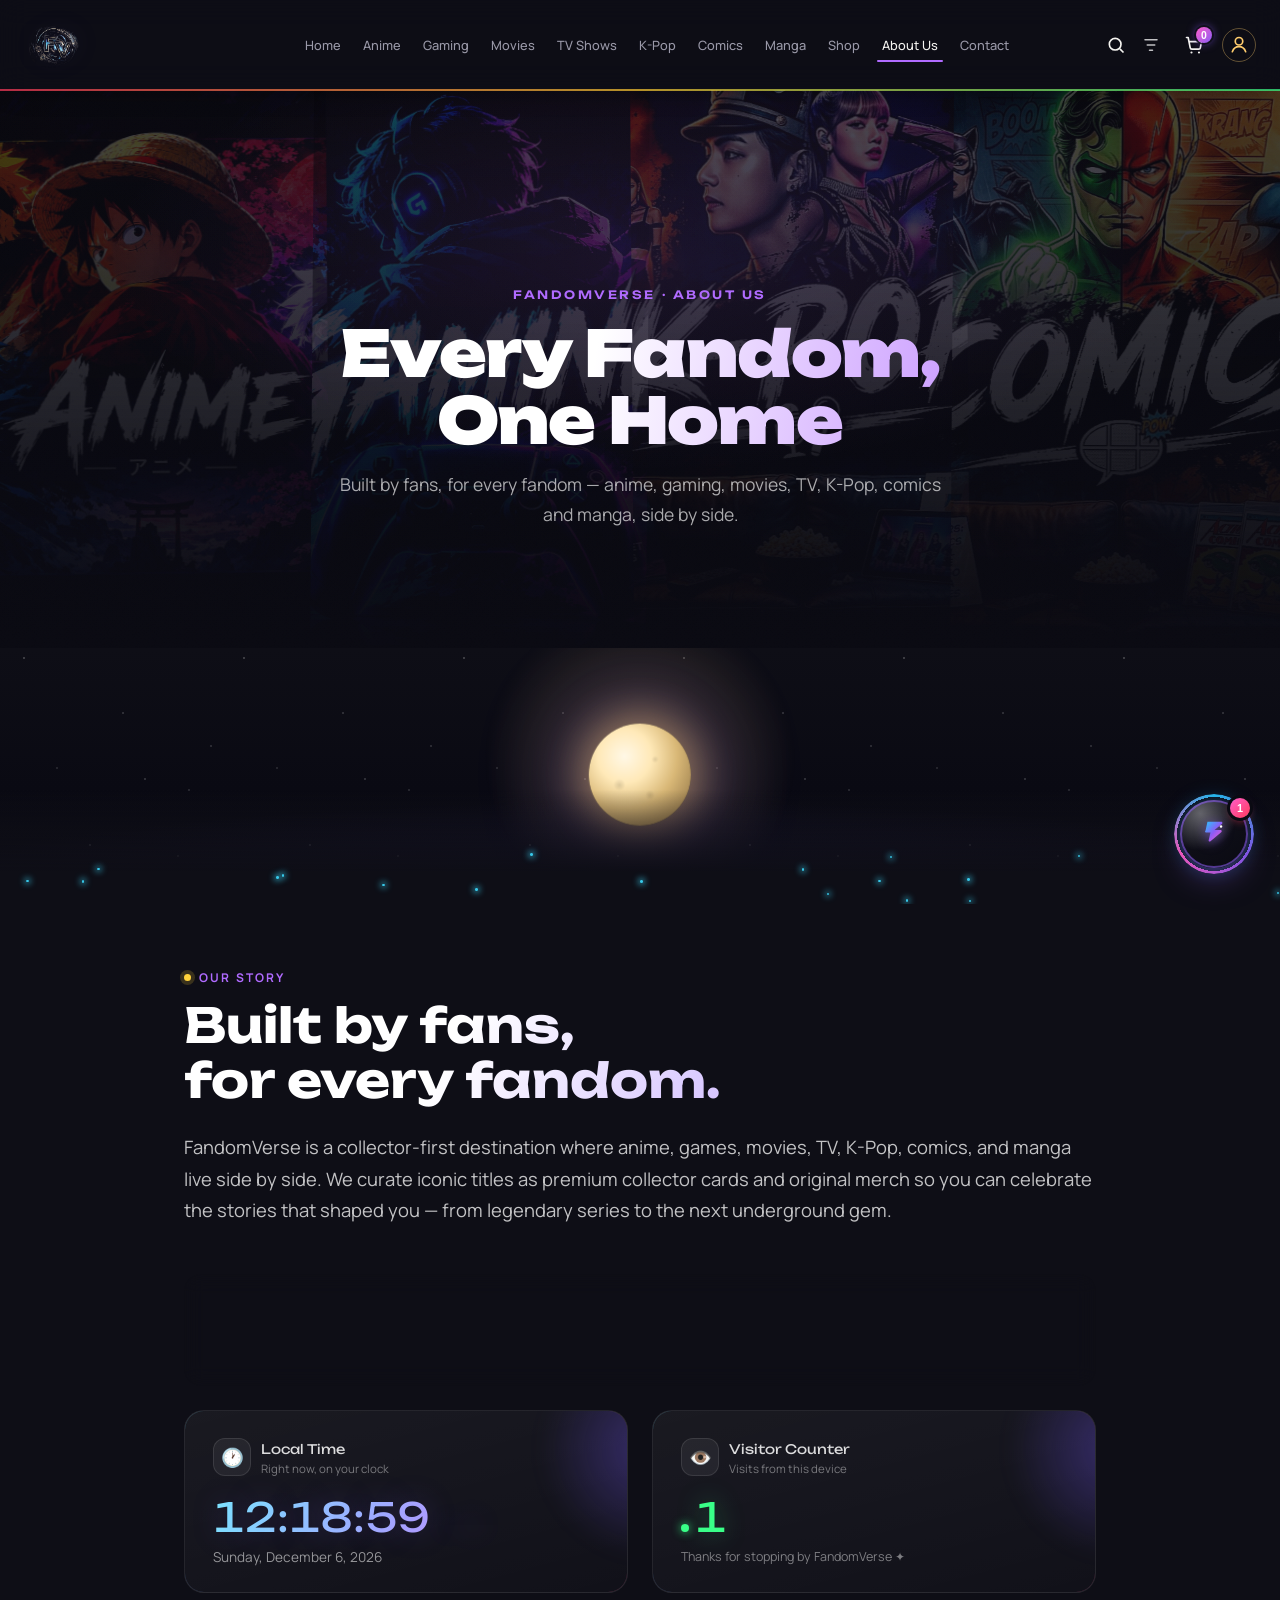
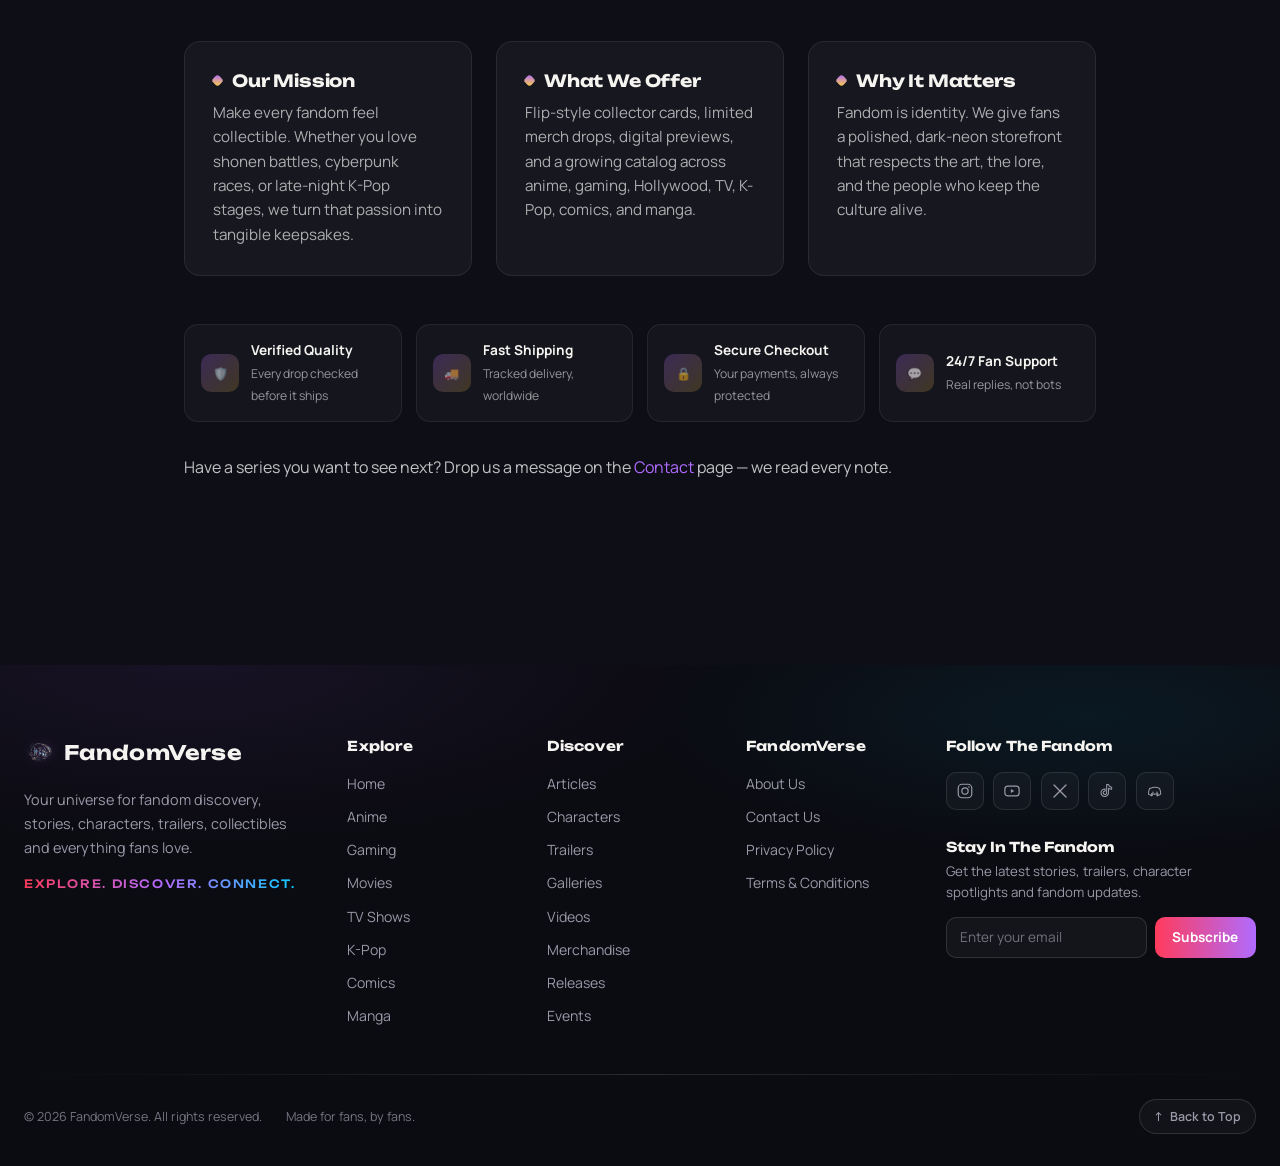
==== about.html @ 7d775252 "first-upload" ====
<!DOCTYPE html>
<html lang="en">
<head>
<meta charset="UTF-8">
<meta name="viewport" content="width=device-width, initial-scale=1.0">
<title>FandomVerse — About Us</title>
<link rel="icon" type="image/png" href="assets/images/favicon.png">
<link rel="preconnect" href="https://fonts.googleapis.com">
<link href="https://fonts.googleapis.com/css2?family=Unbounded:wght@500;700;900&family=Manrope:wght@400;500;700&display=swap" rel="stylesheet">
<link rel="stylesheet" href="css/style.css">
<link rel="stylesheet" href="css/fv-effects.css">
<link rel="stylesheet" href="css/fv-chatbot.css">
<link rel="stylesheet" href="css/fv-cart.css">
<link rel="stylesheet" href="css/premium.css">
<link rel="stylesheet" href="css/fv-premium-3d.css">
<link rel="stylesheet" href="css/fv-navsearch.css">
<link rel="stylesheet" href="css/fv-chatbot-3d.css">
<link rel="stylesheet" href="css/fv-about-live.css">
<style>
  .about-page { padding: 60px 24px 80px; max-width: 960px; margin: 0 auto; }
  .about-page .eyebrow { font-size: 0.75rem; letter-spacing: 0.18em; text-transform: uppercase; color: var(--accent, #b06bff); margin-bottom: 12px; font-weight: 700; }
  .about-page h1 { font-family: 'Unbounded', sans-serif; font-size: clamp(2rem, 4vw, 3rem); margin: 0 0 24px; line-height: 1.15; }
  .about-page .lead { font-size: 1.15rem; line-height: 1.7; color: rgba(255,255,255,0.75); margin-bottom: 40px; }
  .about-grid { display: grid; grid-template-columns: repeat(auto-fit, minmax(240px, 1fr)); gap: 24px; margin: 48px 0; }
  .about-card { background: rgba(255,255,255,0.04); border: 1px solid rgba(255,255,255,0.08); border-radius: 16px; padding: 28px; transition: transform .25s, border-color .25s; }
  .about-card:hover { transform: translateY(-4px); border-color: rgba(176,107,255,0.35); }
  .about-card h3 { font-family: 'Unbounded', sans-serif; font-size: 1.05rem; margin: 0 0 10px; }
  .about-card p { margin: 0; font-size: 0.95rem; line-height: 1.6; color: rgba(255,255,255,0.65); }
  .about-stats { display: flex; flex-wrap: wrap; gap: 32px; margin: 48px 0 24px; }
  .about-stat { text-align: center; }
  .about-stat strong { display: block; font-family: 'Unbounded', sans-serif; font-size: 1.8rem; color: #39ff88; }
  .about-stat span { font-size: 0.85rem; color: rgba(255,255,255,0.55); letter-spacing: 0.04em; }
</style>
<script src="js/fv-effects.js" defer></script>
</head>
<body data-page="about">


  <div id="fv-pagefx" aria-hidden="true">
      <div class="fv-pagefx__shard fv-pagefx__shard--1"></div>
      <div class="fv-pagefx__shard fv-pagefx__shard--2"></div>
      <div class="fv-pagefx__shard fv-pagefx__shard--3"></div>
      <div class="fv-pagefx__shard fv-pagefx__shard--4"></div>
      <div class="fv-pagefx__mark"><img src="assets/images/fandomverse-logo.png" alt=""></div>
    </div>

  <!-- ===== HEADER ===== -->
  <header class="site-header" id="site-header">
    <div class="header-inner">
      <a href="index.html" class="brand-mark" aria-label="FandomVerse home">
        <img src="assets/images/fandomverse-logo.png" alt="FandomVerse" class="brand-logo">
      </a>

      <nav class="main-nav" id="main-nav">
        <span class="nav-pill" id="nav-pill" aria-hidden="true"></span>
        <a href="index.html">Home</a>
        <a href="anime.html">Anime</a>
        <a href="gaming.html">Gaming</a>
        <a href="movies.html">Movies</a>
        <a href="tvshows.html">TV Shows</a>
        <a href="kpop.html">K-Pop</a>
        <a href="comics.html">Comics</a>
        <a href="manga.html">Manga</a>
        <a href="shop.html">Shop</a>
        <a href="about.html">About Us</a>
        <a href="contact.html">Contact</a>
      </nav>

      <div class="header-actions">
        <div class="search-box" id="search-box">
          <button class="icon-btn" id="search-toggle" aria-label="Search">
            <svg viewBox="0 0 24 24" width="20" height="20"><circle cx="11" cy="11" r="7" fill="none" stroke="currentColor" stroke-width="2"/><line x1="21" y1="21" x2="16.65" y2="16.65" stroke="currentColor" stroke-width="2"/></svg>
          </button>
          <input type="text" id="search-input" placeholder="Search characters, shows, merch…" autocomplete="off">
            <button class="icon-btn sf-toggle" id="search-filter-toggle" aria-label="Filter and sort" aria-expanded="false">
              <svg viewBox="0 0 24 24" width="18" height="18"><path d="M4 5h16M7 12h10M10 19h4" fill="none" stroke="currentColor" stroke-width="2" stroke-linecap="round"/></svg>
              <span class="sf-dot" aria-hidden="true"></span>
            </button>
            <div class="sf-panel" id="sf-panel" role="dialog" aria-label="Search filters and sorting">
              <div class="sf-panel__glow" aria-hidden="true"></div>
              <div class="sf-panel__inner">
                <div class="sf-panel__row sf-panel__row--sort" id="sf-sort-row">
                  <span class="sf-panel__label">Sort by</span>
                  <div class="sf-sort" id="sf-sort" role="listbox"></div>
                </div>
                <div class="sf-panel__row sf-panel__row--filter">
                  <span class="sf-panel__label">Filter</span>
                  <div class="sf-chips" id="sf-chips"></div>
                </div>
                <div class="sf-panel__footer">
                  <button type="button" class="sf-clear" id="sf-clear">Clear all</button>
                  <span class="sf-count" id="sf-count"></span>
                </div>
              </div>
            </div>
        </div>
        <button class="icon-btn" id="cart-toggle" aria-label="Cart">
          <svg viewBox="0 0 24 24" width="20" height="20"><path d="M3 3h2l2.4 12.2a2 2 0 0 0 2 1.8h8.2a2 2 0 0 0 2-1.6L21 8H6" fill="none" stroke="currentColor" stroke-width="2" stroke-linecap="round" stroke-linejoin="round"/><circle cx="9" cy="21" r="1.3" fill="currentColor"/><circle cx="18" cy="21" r="1.3" fill="currentColor"/></svg>
          <span class="cart-count" id="cart-count">0</span>
        </button>
        <button class="menu-toggle" id="menu-toggle" aria-label="Menu" aria-expanded="false">
          <span></span><span></span><span></span>
        </button>
      </div>
    </div>
  </header>

  <!-- ===== MOBILE NAV OVERLAY ===== -->
  <div class="mobile-nav" id="mobile-nav">
    <nav>
      <a href="anime.html">Anime</a>
      <a href="gaming.html">Gaming</a>
      <a href="movies.html">Movies</a>
      <a href="tvshows.html">TV Shows</a>
      <a href="kpop.html">K-Pop</a>
      <a href="comics.html">Comics</a>
      <a href="manga.html">Manga</a>
      <a href="shop.html">Shop</a>
      <a href="about.html">About Us</a>
      <a href="contact.html">Contact</a>
    </nav>
  </div>


  <!-- ===== ABOUT HERO ===== -->
  <section class="fv-hero3d" id="fv-about-hero">
    <div class="fv-hero3d__stage" aria-hidden="true">
      <div class="fv-hero3d__tile" style="background-image:url('assets/images/categories/anime.jpg');"></div>
      <div class="fv-hero3d__tile" style="background-image:url('assets/images/categories/gaming.jpg');"></div>
      <div class="fv-hero3d__tile" style="background-image:url('assets/images/categories/kpop.jpg');"></div>
      <div class="fv-hero3d__tile" style="background-image:url('assets/images/categories/comics.jpg');"></div>
    </div>
    <div class="fv-hero3d__scrim" aria-hidden="true"></div>
    <div class="fv-hero3d__grain" aria-hidden="true"></div>
    <div class="fv-hero3d__inner">
      <p class="fv-hero3d__eyebrow">FANDOMVERSE &middot; ABOUT US</p>
      <h1 class="fv-hero3d__title">Every Fandom, One Home</h1>
      <p class="fv-hero3d__desc">Built by fans, for every fandom — anime, gaming, movies, TV, K-Pop, comics and manga, side by side.</p>
    </div>
  </section>

  <section class="about-page">
    <div class="eyebrow">OUR STORY</div>
    <h1>Built by fans,<br>for every fandom.</h1>
    <p class="lead">
      FandomVerse is a collector-first destination where anime, games, movies, TV, K-Pop, comics, and manga live side by side.
      We curate iconic titles as premium collector cards and original merch so you can celebrate the stories that shaped you —
      from legendary series to the next underground gem.
    </p>

    <div class="about-stats">
      <div class="about-stat"><strong>7+</strong><span>Fandoms</span></div>
      <div class="about-stat"><strong>100+</strong><span>Collector Cards</span></div>
      <div class="about-stat"><strong>24/7</strong><span>Community Energy</span></div>
      <div class="about-stat"><strong>∞</strong><span>Nostalgia Hits</span></div>
    </div>

    <div class="about-live">
      <div class="about-live__card about-clock">
        <div class="about-live__glow" aria-hidden="true"></div>
        <div class="about-live__head">
          <span class="about-live__icon" aria-hidden="true">🕐</span>
          <div>
            <span class="about-live__label">Local Time</span>
            <span class="about-live__sub">Right now, on your clock</span>
          </div>
        </div>
        <div class="about-clock__time" id="about-clock-time">--:--:--</div>
        <div class="about-clock__date" id="about-clock-date"></div>
      </div>

      <div class="about-live__card about-counter">
        <div class="about-live__glow" aria-hidden="true"></div>
        <div class="about-live__head">
          <span class="about-live__icon" aria-hidden="true">👁️</span>
          <div>
            <span class="about-live__label">Visitor Counter</span>
            <span class="about-live__sub">Visits from this device</span>
          </div>
        </div>
        <div class="about-counter__value">
          <span class="about-counter__pulse" aria-hidden="true"></span>
          <span id="about-counter-value">0</span>
        </div>
        <div class="about-counter__note">Thanks for stopping by FandomVerse ✦</div>
      </div>
    </div>

    <div class="about-grid">
      <div class="about-card">
        <h3>Our Mission</h3>
        <p>Make every fandom feel collectible. Whether you love shonen battles, cyberpunk races, or late-night K-Pop stages, we turn that passion into tangible keepsakes.</p>
      </div>
      <div class="about-card">
        <h3>What We Offer</h3>
        <p>Flip-style collector cards, limited merch drops, digital previews, and a growing catalog across anime, gaming, Hollywood, TV, K-Pop, comics, and manga.</p>
      </div>
      <div class="about-card">
        <h3>Why It Matters</h3>
        <p>Fandom is identity. We give fans a polished, dark-neon storefront that respects the art, the lore, and the people who keep the culture alive.</p>
      </div>
    </div>

    <div class="about-trust">
      <div class="about-trust__item">
        <span class="about-trust__icon" aria-hidden="true">🛡️</span>
        <div><strong>Verified Quality</strong><span>Every drop checked before it ships</span></div>
      </div>
      <div class="about-trust__item">
        <span class="about-trust__icon" aria-hidden="true">🚚</span>
        <div><strong>Fast Shipping</strong><span>Tracked delivery, worldwide</span></div>
      </div>
      <div class="about-trust__item">
        <span class="about-trust__icon" aria-hidden="true">🔒</span>
        <div><strong>Secure Checkout</strong><span>Your payments, always protected</span></div>
      </div>
      <div class="about-trust__item">
        <span class="about-trust__icon" aria-hidden="true">💬</span>
        <div><strong>24/7 Fan Support</strong><span>Real replies, not bots</span></div>
      </div>
    </div>

    <p class="lead" style="margin-top:32px;font-size:1rem;">
      Have a series you want to see next? Drop us a message on the <a href="contact.html" style="color:#b06bff;">Contact</a> page — we read every note.
    </p>
  </section>

<!-- =========================================================
     FANDOMVERSE FOOTER
     Paste this block AFTER the closing </section> of the
     Fandom Marketplace section (id="fv-merch-section") and
     BEFORE your <script> tags at the bottom of index.html.
     ========================================================= -->
<footer class="fv-footer" id="fv-footer" aria-labelledby="fv-footer-brand-name">
  <div class="fv-footer-glow" aria-hidden="true"></div>

  <div class="fv-footer-container">

    <div class="fv-footer-top">

      <!-- ===== BRAND AREA ===== -->
      <div class="fv-footer-brand">
        <a href="index.html" class="fv-footer-brand-mark" aria-label="FandomVerse home">
          <span class="fv-footer-logo" aria-hidden="true">
            <img src="assets/images/fv-footer-logo.png" alt="" width="30" height="30">
          </span>
          <span class="fv-footer-brand-name" id="fv-footer-brand-name">FandomVerse</span>
        </a>

        <p class="fv-footer-desc">
          Your universe for fandom discovery, stories, characters, trailers, collectibles and everything fans love.
        </p>

        <p class="fv-footer-tagline">Explore. Discover. Connect.</p>
      </div>

      <!-- ===== EXPLORE LINKS ===== -->
      <nav class="fv-footer-column" aria-labelledby="fv-footer-explore-heading">
        <h3 class="fv-footer-heading" id="fv-footer-explore-heading">Explore</h3>
        <ul class="fv-footer-links">
          <li><a href="index.html">Home</a></li>
          <li><a href="anime.html">Anime</a></li>
          <li><a href="gaming.html">Gaming</a></li>
          <li><a href="movies.html">Movies</a></li>
          <li><a href="tvshows.html">TV Shows</a></li>
          <li><a href="kpop.html">K-Pop</a></li>
          <li><a href="comics.html">Comics</a></li>
          <li><a href="manga.html">Manga</a></li>
        </ul>
      </nav>

      <!-- ===== CONTENT LINKS ===== -->
      <nav class="fv-footer-column" aria-labelledby="fv-footer-discover-heading">
        <h3 class="fv-footer-heading" id="fv-footer-discover-heading">Discover</h3>
        <ul class="fv-footer-links">
          <li><a href="index.html#fv-articles">Articles</a></li>
          <li><a href="characters.html">Characters</a></li>
          <li><a href="trailers.html">Trailers</a></li>
          <li><a href="#">Galleries</a></li>
          <li><a href="#">Videos</a></li>
          <li><a href="merchandise.html">Merchandise</a></li>
          <li><a href="#">Releases</a></li>
          <li><a href="#">Events</a></li>
        </ul>
      </nav>

      <!-- ===== INFORMATION LINKS ===== -->
      <nav class="fv-footer-column" aria-labelledby="fv-footer-info-heading">
        <h3 class="fv-footer-heading" id="fv-footer-info-heading">FandomVerse</h3>
        <ul class="fv-footer-links">
          <li><a href="about.html">About Us</a></li>
          <li><a href="contact.html">Contact Us</a></li>
          <li><a href="#">Privacy Policy</a></li>
          <li><a href="#">Terms &amp; Conditions</a></li>
        </ul>
      </nav>

      <!-- ===== SOCIAL + NEWSLETTER ===== -->
      <div class="fv-footer-column fv-footer-connect">
        <h3 class="fv-footer-heading">Follow The Fandom</h3>
        <div class="fv-footer-social">
          <a href="#" class="fv-footer-social-btn" aria-label="FandomVerse Instagram">
            <svg viewBox="0 0 24 24" width="18" height="18" aria-hidden="true"><rect x="3" y="3" width="18" height="18" rx="5" fill="none" stroke="currentColor" stroke-width="1.6"/><circle cx="12" cy="12" r="4.2" fill="none" stroke="currentColor" stroke-width="1.6"/><circle cx="17.3" cy="6.7" r="1.1" fill="currentColor"/></svg>
          </a>
          <a href="#" class="fv-footer-social-btn" aria-label="FandomVerse YouTube">
            <svg viewBox="0 0 24 24" width="18" height="18" aria-hidden="true"><rect x="2.5" y="5.5" width="19" height="13" rx="4" fill="none" stroke="currentColor" stroke-width="1.6"/><path d="M10.5 9.3 L15 12 L10.5 14.7 Z" fill="currentColor"/></svg>
          </a>
          <a href="#" class="fv-footer-social-btn" aria-label="FandomVerse X / Twitter">
            <svg viewBox="0 0 24 24" width="18" height="18" aria-hidden="true"><path d="M4 4 L20 20 M20 4 L4 20" stroke="currentColor" stroke-width="1.8" stroke-linecap="round"/></svg>
          </a>
          <a href="#" class="fv-footer-social-btn" aria-label="FandomVerse TikTok">
            <svg viewBox="0 0 24 24" width="18" height="18" aria-hidden="true"><path d="M14 3.5c.6 2 2.1 3.3 4.2 3.5v2.6c-1.5 0-2.9-.4-4.2-1.3v6.1a5 5 0 1 1-4.6-5v2.7a2.3 2.3 0 1 0 2.1 2.3V3.5Z" fill="none" stroke="currentColor" stroke-width="1.4" stroke-linejoin="round"/></svg>
          </a>
          <a href="#" class="fv-footer-social-btn" aria-label="FandomVerse Discord">
            <svg viewBox="0 0 24 24" width="18" height="18" aria-hidden="true"><path d="M6 8.5c2-1.2 3.8-1.6 6-1.6s4 .4 6 1.6c1.2 2.4 1.8 4.9 1.6 7.7-1.6 1.2-3.1 1.9-4.6 2.3l-.7-1.4c.7-.2 1.3-.5 1.9-.9-.5-.3-.9-.6-1.4-.7-2 .8-4.7.8-6.7 0-.5.1-.9.4-1.4.7.6.4 1.2.7 1.9.9l-.7 1.4c-1.5-.4-3-1.1-4.6-2.3-.2-2.8.4-5.3 1.6-7.7Z" fill="none" stroke="currentColor" stroke-width="1.4" stroke-linejoin="round"/><circle cx="9.3" cy="13.6" r="1" fill="currentColor"/><circle cx="14.7" cy="13.6" r="1" fill="currentColor"/></svg>
          </a>
        </div>

        <div class="fv-footer-newsletter">
          <h4 class="fv-footer-newsletter-heading">Stay In The Fandom</h4>
          <p class="fv-footer-newsletter-text">Get the latest stories, trailers, character spotlights and fandom updates.</p>

          <form class="fv-footer-newsletter-form" id="fv-footer-newsletter-form" novalidate>
            <label for="fv-footer-email" class="fv-footer-visually-hidden">Email address</label>
            <input
              type="email"
              id="fv-footer-email"
              class="fv-footer-input"
              placeholder="Enter your email"
              autocomplete="email"
              aria-describedby="fv-footer-newsletter-msg"
            >
            <button type="submit" class="fv-footer-button" id="fv-footer-subscribe-btn">Subscribe</button>
          </form>
          <p class="fv-footer-newsletter-msg" id="fv-footer-newsletter-msg" role="status" aria-live="polite"></p>
        </div>
      </div>

    </div>

    <div class="fv-footer-divider" role="separator" aria-hidden="true"></div>

    <div class="fv-footer-bottom">
      <p class="fv-footer-copy">&copy; <span id="fv-footer-year">2026</span> FandomVerse. All rights reserved.</p>
      <p class="fv-footer-madeby">Made for fans, by fans.</p>

      <button type="button" class="fv-footer-back-top" id="fv-footer-back-top" aria-label="Back to top">
        <span aria-hidden="true">↑</span> Back to Top
      </button>
    </div>

  </div>
</footer>


  <script src="js/main.js"></script>
  <!-- ===== FandomVerse Premium Chat Widget ===== -->
  <div id="fvc-root">
    <button type="button" id="fvc-launcher" class="fvc-launcher" aria-haspopup="dialog" aria-expanded="false" aria-controls="fvc-panel" aria-label="Open FandomVerse chat">
      <span class="fvc-launcher__ring" aria-hidden="true"></span>
      <span class="fvc-launcher__pulse" aria-hidden="true"></span>
      <svg class="fvc-launcher__icon" viewBox="0 0 64 64" aria-hidden="true">
        <defs>
          <linearGradient id="fvcMarkGrad" x1="0%" y1="0%" x2="100%" y2="100%">
            <stop offset="0%" stop-color="#28c7ff"/>
            <stop offset="50%" stop-color="#8b5cf6"/>
            <stop offset="100%" stop-color="#ff5ecb"/>
          </linearGradient>
        </defs>
        <path fill="url(#fvcMarkGrad)" d="M18 6 L47 6 C49.8 6 51 8.6 48.8 10.7 L33 23.5 L45.5 23.5 C48.3 23.5 49.5 26.1 47.3 28.2 L24.5 47.5 C22.5 49.2 20 47.6 20.6 45.1 L24.5 29 L15.8 29 C13.2 29 12 26.6 14 24.6 L18 6 Z"/>
        <circle class="fvc-launcher__spark" cx="47" cy="16" r="2.6" fill="#fff"/>
      </svg>
      <svg class="fvc-launcher__close" viewBox="0 0 24 24" aria-hidden="true"><path d="M6 6L18 18M18 6L6 18" stroke="#fff" stroke-width="2.4" stroke-linecap="round"/></svg>
      <span class="fvc-launcher__badge" id="fvc-badge">1</span>
    </button>

    <div class="fvc-panel" id="fvc-panel" role="dialog" aria-modal="false" aria-label="FandomVerse concierge chat" aria-hidden="true">
      <div class="fvc-panel__inner">

        <header class="fvc-head">
          <div class="fvc-head__id">
            <span class="fvc-head__avatar">
              <svg viewBox="0 0 64 64" aria-hidden="true"><use href="#fvcMarkPath"></use><path fill="url(#fvcMarkGrad)" d="M18 6 L47 6 C49.8 6 51 8.6 48.8 10.7 L33 23.5 L45.5 23.5 C48.3 23.5 49.5 26.1 47.3 28.2 L24.5 47.5 C22.5 49.2 20 47.6 20.6 45.1 L24.5 29 L15.8 29 C13.2 29 12 26.6 14 24.6 L18 6 Z"/></svg>
              <span class="fvc-head__dot" aria-hidden="true"></span>
            </span>
            <div class="fvc-head__text">
              <strong>FandomVerse Concierge</strong>
              <span>● Online now — replies instantly</span>
            </div>
          </div>
          <button type="button" class="fvc-head__close" id="fvc-close" aria-label="Close chat">
            <svg viewBox="0 0 24 24" aria-hidden="true"><path d="M6 6L18 18M18 6L6 18" stroke="currentColor" stroke-width="2.2" stroke-linecap="round"/></svg>
          </button>
        </header>

        <div class="fvc-premium">
          <span class="fvc-premium__icon"><svg viewBox="0 0 24 24" fill="none" aria-hidden="true"><path d="M3 8.5l3.6 2.4L12 4l5.4 6.9 3.6-2.4-1.6 9.8a1.3 1.3 0 01-1.28 1.1H5.88A1.3 1.3 0 014.6 18.3L3 8.5z" fill="currentColor"/><circle cx="3" cy="7" r="1.4" fill="currentColor"/><circle cx="12" cy="3" r="1.4" fill="currentColor"/><circle cx="21" cy="7" r="1.4" fill="currentColor"/></svg></span>
          <span class="fvc-premium__text">Ultra VIP Concierge</span>
        </div>

        <!-- STEP 1: Gate form (name + email, heavy validation) -->
        <form class="fvc-gate" id="fvc-gate" novalidate>
          <h3 class="fvc-gate__title">Let's get you sorted ✦</h3>
          <p class="fvc-gate__sub">Tell us a bit about you so the concierge can personalize your visit across FandomVerse.</p>

          <div class="fvc-field" id="fvc-name-field">
            <label for="fvc-name">Full name</label>
            <div class="fvc-field__wrap">
              <svg class="fvc-field__icon" viewBox="0 0 24 24" fill="none" aria-hidden="true"><path d="M12 12a4.5 4.5 0 100-9 4.5 4.5 0 000 9zM4 20.5c0-3.6 3.58-6.5 8-6.5s8 2.9 8 6.5" stroke="currentColor" stroke-width="1.6" stroke-linecap="round"/></svg>
              <input type="text" id="fvc-name" name="name" placeholder="e.g. Bilal Ahmed" autocomplete="name" required minlength="2" maxlength="60">
              <span class="fvc-field__status" id="fvc-name-status">
                <svg class="fvc-icon-ok" viewBox="0 0 20 20" fill="none"><path d="M4 10l4 4 8-8" stroke="currentColor" stroke-width="2" stroke-linecap="round" stroke-linejoin="round"/></svg>
              </span>
            </div>
            <div class="fvc-field__error" id="fvc-name-error">
              <svg viewBox="0 0 20 20" fill="none"><path d="M10 6v5m0 3h.01M18 10A8 8 0 112 10a8 8 0 0116 0z" stroke="currentColor" stroke-width="1.6"/></svg>
              <span>Please enter at least 2 characters (letters only).</span>
            </div>
          </div>

          <div class="fvc-field" id="fvc-email-field">
            <label for="fvc-email">Email address</label>
            <div class="fvc-field__wrap">
              <svg class="fvc-field__icon" viewBox="0 0 24 24" fill="none" aria-hidden="true"><path d="M3 6.5A1.5 1.5 0 014.5 5h15A1.5 1.5 0 0121 6.5v11a1.5 1.5 0 01-1.5 1.5h-15A1.5 1.5 0 013 17.5v-11z" stroke="currentColor" stroke-width="1.6"/><path d="M4 6.5l8 6 8-6" stroke="currentColor" stroke-width="1.6" stroke-linecap="round" stroke-linejoin="round"/></svg>
              <input type="email" id="fvc-email" name="email" placeholder="you@example.com" autocomplete="email" required maxlength="120">
              <span class="fvc-field__status" id="fvc-email-status">
                <svg class="fvc-icon-ok" viewBox="0 0 20 20" fill="none"><path d="M4 10l4 4 8-8" stroke="currentColor" stroke-width="2" stroke-linecap="round" stroke-linejoin="round"/></svg>
              </span>
            </div>
            <div class="fvc-field__error" id="fvc-email-error">
              <svg viewBox="0 0 20 20" fill="none"><path d="M10 6v5m0 3h.01M18 10A8 8 0 112 10a8 8 0 0116 0z" stroke="currentColor" stroke-width="1.6"/></svg>
              <span>Enter a valid email address (e.g. name@domain.com).</span>
            </div>
          </div>

          <div class="fvc-field" id="fvc-fandom-field">
            <label for="fvc-fandom-btn">What are you into?</label>
            <div class="fvc-select" id="fvc-select">
              <select id="fvc-fandom" name="fandom" required class="fvc-select__native" tabindex="-1" aria-hidden="true">
                <option value="" disabled selected>Choose a fandom…</option>
                <option value="anime">Anime</option>
                <option value="movies">Movies</option>
                <option value="gaming">Gaming</option>
                <option value="kpop">K-Pop</option>
                <option value="manga">Manga</option>
                <option value="comics">Comics</option>
                <option value="tvshows">TV Shows</option>
                <option value="shop">Merch Shop</option>
              </select>
              <button type="button" class="fvc-select__btn" id="fvc-fandom-btn" aria-haspopup="listbox" aria-expanded="false">
                <svg class="fvc-field__icon" viewBox="0 0 24 24" fill="none" aria-hidden="true"><path d="M12 2l2.6 6.6L21 9.3l-5 4.5 1.5 6.7L12 17l-5.5 3.5L8 13.8 3 9.3l6.4-.7L12 2z" stroke="currentColor" stroke-width="1.5" stroke-linejoin="round"/></svg>
                <span class="fvc-select__label" id="fvc-fandom-label">Choose a fandom…</span>
                <svg class="fvc-select__chevron" viewBox="0 0 20 20" fill="none" aria-hidden="true"><path d="M5 7.5l5 5 5-5" stroke="currentColor" stroke-width="1.8" stroke-linecap="round" stroke-linejoin="round"/></svg>
              </button>
              <ul class="fvc-select__menu" id="fvc-fandom-menu" role="listbox" tabindex="-1" aria-label="Fandom options">
                <li role="option" data-value="anime" data-icon="anime">
                  <span class="fvc-opt__badge" style="--opt-accent:#ff3b5c">
                    <img class="fvc-opt__img" src="assets/images/categories/anime.jpg" alt="" loading="lazy">
                    <span class="fvc-opt__icon"><svg viewBox="0 0 24 24" fill="none" aria-hidden="true"><path d="M12 3l1.8 5.2L19 10l-5.2 1.8L12 17l-1.8-5.2L5 10l5.2-1.8L12 3z" fill="currentColor"/></svg></span>
                  </span>
                  <span class="fvc-opt__label">Anime</span>
                </li>
                <li role="option" data-value="movies" data-icon="movies">
                  <span class="fvc-opt__badge" style="--opt-accent:#ffcc33">
                    <img class="fvc-opt__img" src="assets/images/categories/movies.jpg" alt="" loading="lazy">
                    <span class="fvc-opt__icon"><svg viewBox="0 0 24 24" fill="none" aria-hidden="true"><path d="M4 10h16v9a1 1 0 01-1 1H5a1 1 0 01-1-1v-9z" stroke="currentColor" stroke-width="1.6" stroke-linejoin="round"/><path d="M4 10l1.2-3.6a1 1 0 01.95-.68h11.7a1 1 0 01.95.68L20 10M8 6l-1 4M13 6l-1 4" stroke="currentColor" stroke-width="1.6" stroke-linecap="round" stroke-linejoin="round"/></svg></span>
                  </span>
                  <span class="fvc-opt__label">Movies</span>
                </li>
                <li role="option" data-value="gaming" data-icon="gaming">
                  <span class="fvc-opt__badge" style="--opt-accent:#39ff88">
                    <img class="fvc-opt__img" src="assets/images/categories/gaming.jpg" alt="" loading="lazy">
                    <span class="fvc-opt__icon"><svg viewBox="0 0 24 24" fill="none" aria-hidden="true"><path d="M7 9h10a4 4 0 014 4v2.5a2.5 2.5 0 01-4.6 1.4L15 15H9l-1.4 1.9A2.5 2.5 0 013 15.5V13a4 4 0 014-4z" stroke="currentColor" stroke-width="1.6" stroke-linejoin="round"/><path d="M8 11v3M6.5 12.5h3" stroke="currentColor" stroke-width="1.4" stroke-linecap="round"/><circle cx="16" cy="11.5" r=".9" fill="currentColor"/><circle cx="18" cy="13.5" r=".9" fill="currentColor"/></svg></span>
                  </span>
                  <span class="fvc-opt__label">Gaming</span>
                </li>
                <li role="option" data-value="kpop" data-icon="kpop">
                  <span class="fvc-opt__badge" style="--opt-accent:#ff3b9d">
                    <img class="fvc-opt__img" src="assets/images/categories/kpop.jpg" alt="" loading="lazy">
                    <span class="fvc-opt__icon"><svg viewBox="0 0 24 24" fill="none" aria-hidden="true"><rect x="9" y="3" width="6" height="10" rx="3" stroke="currentColor" stroke-width="1.6"/><path d="M6 11a6 6 0 0012 0M12 17v4M9 21h6" stroke="currentColor" stroke-width="1.6" stroke-linecap="round"/></svg></span>
                  </span>
                  <span class="fvc-opt__label">K-Pop</span>
                </li>
                <li role="option" data-value="manga" data-icon="manga">
                  <span class="fvc-opt__badge" style="--opt-accent:#ff7a3d">
                    <img class="fvc-opt__img" src="assets/images/categories/manga.jpg" alt="" loading="lazy">
                    <span class="fvc-opt__icon"><svg viewBox="0 0 24 24" fill="none" aria-hidden="true"><path d="M4 5.5A2.5 2.5 0 016.5 3H12v17H6.5A2.5 2.5 0 004 17.5v-12z" stroke="currentColor" stroke-width="1.6" stroke-linejoin="round"/><path d="M20 5.5A2.5 2.5 0 0017.5 3H12v17h5.5a2.5 2.5 0 012.5 2.5v-17z" stroke="currentColor" stroke-width="1.6" stroke-linejoin="round"/></svg></span>
                  </span>
                  <span class="fvc-opt__label">Manga</span>
                </li>
                <li role="option" data-value="comics" data-icon="comics">
                  <span class="fvc-opt__badge" style="--opt-accent:#33ccff">
                    <img class="fvc-opt__img" src="assets/images/categories/comics.jpg" alt="" loading="lazy">
                    <span class="fvc-opt__icon"><svg viewBox="0 0 24 24" fill="none" aria-hidden="true"><path d="M12 2l1.9 4.8 5.1-1.3-2.7 4.5 4.2 3-5 1.6.9 5.2-4.4-2.9-4.4 2.9.9-5.2-5-1.6 4.2-3-2.7-4.5 5.1 1.3z" fill="currentColor"/></svg></span>
                  </span>
                  <span class="fvc-opt__label">Comics</span>
                </li>
                <li role="option" data-value="tvshows" data-icon="tvshows">
                  <span class="fvc-opt__badge" style="--opt-accent:#b06bff">
                    <img class="fvc-opt__img" src="assets/images/categories/tvshows.jpg" alt="" loading="lazy">
                    <span class="fvc-opt__icon"><svg viewBox="0 0 24 24" fill="none" aria-hidden="true"><rect x="3" y="6" width="18" height="12" rx="2" stroke="currentColor" stroke-width="1.6"/><path d="M8 21h8M9 3l3 3 3-3" stroke="currentColor" stroke-width="1.6" stroke-linecap="round" stroke-linejoin="round"/></svg></span>
                  </span>
                  <span class="fvc-opt__label">TV Shows</span>
                </li>
                <li role="option" data-value="shop" data-icon="shop">
                  <span class="fvc-opt__badge" style="--opt-accent:#f5b83d">
                    <img class="fvc-opt__img" src="assets/images/merchandise/category-shirts-apparel.jpg" alt="" loading="lazy">
                    <span class="fvc-opt__icon"><svg viewBox="0 0 24 24" fill="none" aria-hidden="true"><path d="M6 8h12l1 12a1.5 1.5 0 01-1.5 1.6H6.5A1.5 1.5 0 015 20l1-12z" stroke="currentColor" stroke-width="1.6" stroke-linejoin="round"/><path d="M9 8V6a3 3 0 016 0v2" stroke="currentColor" stroke-width="1.6" stroke-linecap="round"/></svg></span>
                  </span>
                  <span class="fvc-opt__label">Merch Shop</span>
                </li>
              </ul>
            </div>
            <div class="fvc-field__error" id="fvc-fandom-error">
              <svg viewBox="0 0 20 20" fill="none"><path d="M10 6v5m0 3h.01M18 10A8 8 0 112 10a8 8 0 0116 0z" stroke="currentColor" stroke-width="1.6"/></svg>
              <span>Please pick a fandom so we can tailor the chat.</span>
            </div>
          </div>

          <button type="submit" class="fvc-gate__submit" id="fvc-gate-submit">
            Start chatting
            <svg viewBox="0 0 20 20" fill="none" aria-hidden="true"><path d="M4 10h12m0 0l-5-5m5 5l-5 5" stroke="currentColor" stroke-width="2" stroke-linecap="round" stroke-linejoin="round"/></svg>
          </button>
          <p class="fvc-gate__note">
            <svg viewBox="0 0 20 20" fill="none" aria-hidden="true"><path d="M10 2l6 3v5c0 4.4-2.6 7.6-6 8.5-3.4-.9-6-4.1-6-8.5V5l6-3z" stroke="currentColor" stroke-width="1.4"/></svg>
            Your info stays on this device only.
          </p>
        </form>

        <!-- STEP 2: Live chat -->
        <div class="fvc-chat" id="fvc-chat" hidden>
          <div class="fvc-messages" id="fvc-messages"></div>
          <div class="fvc-quick" id="fvc-quick"></div>
          <form class="fvc-inputbar" id="fvc-form" novalidate>
            <textarea id="fvc-input" placeholder="Type your message…" maxlength="500" rows="1" required></textarea>
            <span class="fvc-count" id="fvc-count">0/500</span>
            <button type="submit" class="fvc-send" id="fvc-send" disabled aria-label="Send message">
              <svg viewBox="0 0 20 20" fill="none"><path d="M3 10l14-7-4.5 14-3-6-6.5-1z" fill="currentColor"/></svg>
            </button>
          </form>
        </div>

      </div>
    </div>
  </div>
  <script src="js/fv-chatbot.js" defer></script>
  <script src="js/fv-navsearch.js" defer></script>
  <script src="js/fv-chatbot-3d.js" defer></script>
  <script src="js/fv-about-live.js" defer></script>
  <script src="js/fv-cart.js" defer></script>
  <script src="js/fv-premium-3d.js" defer></script>

</body>
</html>
---- css/style.css ----
/* ===== Merchandise image fixes ===== */
.anime-card--store .anime-card__poster {
  background-color: #11131b;
  background-repeat: no-repeat;
  background-position: center;
  background-size: contain;
}

.anime-card--store .anime-card__poster::before {
  content: '';
  position: absolute;
  inset: 0;
  background: linear-gradient(180deg, rgba(255,255,255,0.025), rgba(0,0,0,0.12));
  pointer-events: none;
}

.anime-card--store .anime-card__overlay,
.anime-card--store .anime-card__rating {
  z-index: 2;
}

#shop-categories .anime-card__poster {
  background-size: cover;
}

@media (max-width: 1100px) {
  .anime-grid--store { grid-template-columns: repeat(3, 1fr); }
}

@media (max-width: 760px) {
  .anime-grid--store { grid-template-columns: repeat(2, 1fr); }
}

@media (max-width: 480px) {
  .anime-grid--store { grid-template-columns: 1fr; }
}

/* ===== FANDOMVERSE — SITE STYLES ===== */
/* ===== Tokens ===== */
:root {
  --bg-void: #0e0e16;
  --bg-header: rgba(14, 14, 22, 0.85);
  --text-primary: #f5f4f0;
  --text-dim: #9a99a8;

  --accent-anime: #ff3b5c;
  --accent-gaming: #39ff88;
  --accent-kpop: #b06bff;
  --accent-comic: #ffcc33;

  --font-display: 'Unbounded', sans-serif;
  --font-body: 'Manrope', sans-serif;
}

* { box-sizing: border-box; margin: 0; padding: 0; }

body {
  background: var(--bg-void);
  color: var(--text-primary);
  font-family: var(--font-body);
  -webkit-font-smoothing: antialiased;
}

a { text-decoration: none; color: inherit; }

/* ===== Header ===== */
.site-header {
  position: sticky;
  top: 0;
  z-index: 100;
  background: var(--bg-header);
  backdrop-filter: blur(14px) saturate(140%);
  -webkit-backdrop-filter: blur(14px) saturate(140%);
  box-shadow: 0 12px 24px -12px rgba(0,0,0,0.4);
  transition: padding 0.35s ease, background 0.35s ease;
  --spot-x: 50%;
}

.site-header::before {
  content: '';
  position: absolute;
  inset: 0;
  z-index: -1;
  background: radial-gradient(480px circle at var(--spot-x) 0%, rgba(176,107,255,0.10), transparent 70%);
  opacity: 0;
  transition: opacity 0.4s ease;
}

.site-header:hover::before { opacity: 1; }

.site-header::after {
  content: '';
  position: absolute;
  left: 0;
  right: 0;
  bottom: -1px;
  height: 2px;
  background: linear-gradient(90deg,
    var(--accent-anime), var(--accent-comic), var(--accent-gaming),
    var(--accent-kpop), var(--accent-anime));
  background-size: 200% 100%;
  animation: aurora 10s linear infinite;
  opacity: 0.7;
}

@keyframes aurora {
  from { background-position: 0% 0; }
  to { background-position: -200% 0; }
}

.site-header.is-scrolled {
  background: rgba(14, 14, 22, 0.96);
}

.site-header.is-scrolled .header-inner { padding-top: 10px; padding-bottom: 10px; }

.header-inner {
  max-width: 1280px;
  margin: 0 auto;
  padding: 16px 24px;
  display: flex;
  align-items: center;
  justify-content: space-between;
  gap: 24px;
  transition: padding 0.35s ease;
}

.logo {
  font-family: var(--font-display);
  font-weight: 700;
  font-size: 1.25rem;
  letter-spacing: -0.02em;
  white-space: nowrap;
  transition: opacity 0.25s ease;
}

.logo:hover { opacity: 0.85; }

.logo span {
  background: linear-gradient(90deg,
    var(--accent-kpop), var(--accent-anime), var(--accent-comic), var(--accent-kpop));
  background-size: 300% 100%;
  background-position: 0% 0;
  -webkit-background-clip: text;
  background-clip: text;
  color: transparent;
  transition: background-position 0.6s ease;
}

.logo:hover span { background-position: 100% 0; }

.main-nav {
  position: relative;
  display: flex;
  gap: 14px;
  flex: 1;
  justify-content: center;
  flex-wrap: wrap;
}

.nav-pill {
  position: absolute;
  bottom: -1px;
  height: 2px;
  background: var(--accent-kpop);
  border-radius: 2px;
  transition: left 0.35s cubic-bezier(0.22, 1, 0.36, 1), width 0.35s cubic-bezier(0.22, 1, 0.36, 1), opacity 0.25s ease;
  opacity: 0;
}

.main-nav:hover .nav-pill,
.main-nav.has-active .nav-pill {
  opacity: 1;
}

.main-nav a {
  position: relative;
  font-size: 0.8rem;
  font-weight: 500;
  color: var(--text-dim);
  padding: 6px 2px;
  transition: color 0.25s ease;
  white-space: nowrap;
}

.main-nav a:hover,
.main-nav a:focus-visible,
.main-nav a.is-active {
  color: var(--text-primary);
}

.header-actions {
  display: flex;
  align-items: center;
  gap: 12px;
}

.search-box {
  display: flex;
  align-items: center;
}

.search-box #search-input {
  width: 0;
  opacity: 0;
  padding: 0;
  border: none;
  background: rgba(255,255,255,0.06);
  border-radius: 100px;
  color: var(--text-primary);
  font-family: var(--font-body);
  font-size: 0.85rem;
  transition: width 0.35s cubic-bezier(0.22, 1, 0.36, 1), opacity 0.25s ease, padding 0.35s ease;
}

.search-box #search-input::placeholder { color: var(--text-dim); }

.search-box.is-open #search-input {
  width: 220px;
  opacity: 1;
  padding: 8px 16px;
  margin-right: 4px;
}

.search-box #search-input:focus { outline: none; }

.icon-btn {
  position: relative;
  background: none;
  border: none;
  color: var(--text-primary);
  cursor: pointer;
  padding: 6px;
  display: flex;
  border-radius: 8px;
  transition: background 0.25s ease, transform 0.25s cubic-bezier(0.22, 1, 0.36, 1);
}

.icon-btn:hover,
.icon-btn:focus-visible {
  background: rgba(255,255,255,0.08);
  transform: translateY(-1px);
}

.icon-btn:active { transform: translateY(0); }

.cart-count {
  position: absolute;
  top: -2px;
  right: -2px;
  background: var(--accent-anime);
  color: #fff;
  font-size: 0.65rem;
  font-weight: 700;
  min-width: 16px;
  height: 16px;
  border-radius: 8px;
  display: flex;
  align-items: center;
  justify-content: center;
  padding: 0 3px;
}

.menu-toggle {
  display: none;
  flex-direction: column;
  justify-content: center;
  gap: 4px;
  background: none;
  border: none;
  cursor: pointer;
  padding: 8px;
  z-index: 200;
}

.menu-toggle span {
  width: 20px;
  height: 2px;
  background: var(--text-primary);
  transition: transform 0.3s ease, opacity 0.3s ease;
}

.menu-toggle.is-active span:nth-child(1) { transform: translateY(6px) rotate(45deg); }
.menu-toggle.is-active span:nth-child(2) { opacity: 0; }
.menu-toggle.is-active span:nth-child(3) { transform: translateY(-6px) rotate(-45deg); }

/* ===== Mobile nav overlay ===== */
.mobile-nav {
  position: fixed;
  inset: 0;
  z-index: 90;
  background: rgba(14, 14, 22, 0.98);
  backdrop-filter: blur(20px);
  display: flex;
  align-items: center;
  justify-content: center;
  opacity: 0;
  visibility: hidden;
  transition: opacity 0.4s ease, visibility 0.4s ease;
}

.mobile-nav.is-open {
  opacity: 1;
  visibility: visible;
}

.mobile-nav nav {
  display: flex;
  flex-direction: column;
  gap: 8px;
  text-align: center;
}

.mobile-nav a {
  font-family: var(--font-display);
  font-weight: 700;
  font-size: 1.8rem;
  color: var(--text-primary);
  padding: 10px 0;
  opacity: 0;
  transform: translateY(16px);
  transition: opacity 0.4s ease, transform 0.4s ease, color 0.25s ease;
}

.mobile-nav.is-open a { opacity: 1; transform: translateY(0); }

.mobile-nav.is-open a:nth-child(1) { transition-delay: 0.06s; }
.mobile-nav.is-open a:nth-child(2) { transition-delay: 0.11s; }
.mobile-nav.is-open a:nth-child(3) { transition-delay: 0.16s; }
.mobile-nav.is-open a:nth-child(4) { transition-delay: 0.21s; }
.mobile-nav.is-open a:nth-child(5) { transition-delay: 0.26s; }
.mobile-nav.is-open a:nth-child(6) { transition-delay: 0.31s; }
.mobile-nav.is-open a:nth-child(7) { transition-delay: 0.36s; }

.mobile-nav a:hover,
.mobile-nav a.is-active {
  color: var(--accent-kpop);
}

/* ===== Hero ===== */
.hero {
  position: relative;
  min-height: 88vh;
  display: flex;
  flex-direction: column;
  justify-content: center;
  overflow: hidden;
}

#hero-video {
  position: absolute;
  inset: 0;
  width: 100%;
  height: 100%;
  object-fit: cover;
  z-index: 0;
  display: block;
}

#hero-canvas {
  position: absolute;
  inset: 0;
  width: 100%;
  height: 100%;
  z-index: 0;
}

.hero::after {
  content: '';
  position: absolute;
  inset: 0;
  background: linear-gradient(180deg, rgba(14,14,22,0.2) 0%, rgba(14,14,22,0.85) 100%);
  z-index: 1;
}

.hero::before {
  content: '';
  position: absolute;
  inset: 0;
  z-index: 1;
  opacity: 0.04;
  background-image: url("data:image/svg+xml,%3Csvg xmlns='http://www.w3.org/2000/svg' width='120' height='120'%3E%3Cfilter id='n'%3E%3CfeTurbulence type='fractalNoise' baseFrequency='0.9' numOctaves='2' stitchTiles='stitch'/%3E%3C/filter%3E%3Crect width='100%25' height='100%25' filter='url(%23n)'/%3E%3C/svg%3E");
  mix-blend-mode: overlay;
  pointer-events: none;
}

.hero-ticker {
  position: absolute;
  top: 12%;
  left: 0;
  width: 100%;
  z-index: 2;
  overflow: hidden;
  opacity: 0.35;
  pointer-events: none;
  -webkit-mask-image: linear-gradient(90deg, transparent 0%, #000 12%, #000 88%, transparent 100%);
  mask-image: linear-gradient(90deg, transparent 0%, #000 12%, #000 88%, transparent 100%);
}

.ticker-track {
  display: flex;
  gap: 48px;
  white-space: nowrap;
  width: max-content;
  animation: ticker 28s linear infinite;
  font-family: var(--font-display);
  font-weight: 700;
  font-size: clamp(2rem, 6vw, 4.5rem);
  letter-spacing: 0.01em;
}

.ticker-track span:nth-child(7n+1) { color: var(--accent-anime); }
.ticker-track span:nth-child(7n+2) { color: var(--accent-gaming); }
.ticker-track span:nth-child(7n+3) { color: var(--text-dim); }
.ticker-track span:nth-child(7n+4) { color: var(--text-dim); }
.ticker-track span:nth-child(7n+5) { color: var(--accent-kpop); }
.ticker-track span:nth-child(7n+6) { color: var(--accent-comic); }
.ticker-track span:nth-child(7n+7) { color: var(--text-dim); }

@keyframes ticker {
  from { transform: translateX(0); }
  to { transform: translateX(-50%); }
}

.hero-content {
  position: relative;
  z-index: 3;
  max-width: 1280px;
  margin: 0 auto;
  padding: 0 24px;
  width: 100%;
}

.hero-content h1 {
  font-family: var(--font-display);
  font-weight: 900;
  font-size: clamp(2.2rem, 5.5vw, 4.2rem);
  line-height: 1.05;
  letter-spacing: -0.03em;
  max-width: 14ch;
  text-shadow: 0 8px 40px rgba(0,0,0,0.35);
}

.hero-content p {
  margin-top: 20px;
  font-size: 1.05rem;
  color: var(--text-dim);
  max-width: 46ch;
  line-height: 1.6;
}

.hero-actions {
  display: flex;
  gap: 16px;
  margin-top: 32px;
  flex-wrap: wrap;
}

.btn {
  position: relative;
  font-family: var(--font-body);
  font-weight: 700;
  font-size: 0.95rem;
  padding: 14px 28px;
  border-radius: 100px;
  display: inline-block;
  overflow: hidden;
  isolation: isolate;
  transition: transform 0.35s cubic-bezier(0.22, 1, 0.36, 1), box-shadow 0.35s ease;
  will-change: transform;
}

.btn-primary {
  background: var(--text-primary);
  color: var(--bg-void);
}

.btn-primary::before {
  content: '';
  position: absolute;
  inset: 0;
  z-index: -1;
  background: linear-gradient(115deg, transparent 20%, rgba(14,14,22,0.15) 50%, transparent 80%);
  transform: translateX(-120%);
  transition: transform 0.6s ease;
}

.btn-primary:hover {
  transform: translateY(-3px);
  box-shadow: 0 12px 28px rgba(176, 107, 255, 0.28);
}

.btn-primary:hover::before { transform: translateX(120%); }

.btn-primary:active {
  transform: translateY(-1px);
  box-shadow: 0 6px 14px rgba(176, 107, 255, 0.22);
}

.btn-ghost {
  border: 1px solid rgba(255,255,255,0.25);
  color: var(--text-primary);
  background: rgba(255,255,255,0.02);
}

.btn-ghost:hover {
  border-color: var(--accent-kpop);
  background: rgba(176, 107, 255, 0.08);
  transform: translateY(-3px);
  box-shadow: 0 12px 28px rgba(176, 107, 255, 0.15);
}

.btn-ghost:active { transform: translateY(-1px); }

@media (prefers-reduced-motion: reduce) {
  .ticker-track { animation: none; }
  .site-header::after { animation: none; background-position: 0% 0; }
}

/* ===== Anime bento grid ===== */
.anime-section {
  padding: 80px 24px;
}

.section-inner {
  max-width: 1280px;
  margin: 0 auto;
}

.section-heading {
  display: flex;
  align-items: baseline;
  justify-content: space-between;
  margin-bottom: 28px;
}

.section-heading h2 {
  font-family: var(--font-display);
  font-weight: 700;
  font-size: clamp(1.6rem, 3vw, 2.4rem);
  letter-spacing: -0.02em;
}

.section-link {
  font-size: 0.9rem;
  font-weight: 500;
  color: var(--text-dim);
  transition: color 0.25s ease;
}

.section-link:hover { color: var(--accent-kpop); }

.anime-grid {
  display: grid;
  grid-template-columns: repeat(5, 1fr);
  gap: 22px;
}

.anime-card {
  display: flex;
  flex-direction: column;
  border-radius: 14px;
  overflow: hidden;
  background: rgba(255,255,255,0.03);
  border: 1px solid rgba(255,255,255,0.06);
  transition: transform 0.35s cubic-bezier(0.22,1,0.36,1), box-shadow 0.35s ease, border-color 0.35s ease;
}

.anime-card:hover {
  transform: translateY(-6px);
  box-shadow: 0 20px 40px -16px rgba(0,0,0,0.55);
  border-color: rgba(176,107,255,0.35);
}

.anime-card__poster {
  position: relative;
  aspect-ratio: 2 / 3;
  background: var(--card-img) center / cover no-repeat, var(--bg-void);
  overflow: hidden;
}

.anime-card__rating {
  position: absolute;
  top: 10px;
  left: 10px;
  z-index: 2;
  background: rgba(14,14,22,0.75);
  backdrop-filter: blur(6px);
  color: var(--accent-comic);
  font-size: 0.72rem;
  font-weight: 700;
  padding: 4px 9px;
  border-radius: 100px;
  letter-spacing: 0.02em;
}

.anime-card__overlay {
  position: absolute;
  inset: 0;
  display: flex;
  align-items: center;
  justify-content: center;
  background: linear-gradient(180deg, rgba(14,14,22,0.1) 0%, rgba(14,14,22,0.9) 100%);
  opacity: 0;
  transition: opacity 0.3s ease;
}

.anime-card:hover .anime-card__overlay { opacity: 1; }

.anime-card__cta {
  font-family: var(--font-body);
  font-size: 0.8rem;
  font-weight: 700;
  color: var(--bg-void);
  background: var(--text-primary);
  padding: 9px 18px;
  border-radius: 100px;
  transform: translateY(8px);
  transition: transform 0.35s ease;
}

.anime-card:hover .anime-card__cta { transform: translateY(0); }

.anime-card__body {
  padding: 14px 14px 16px;
  display: flex;
  flex-direction: column;
  gap: 2px;
}

.anime-card__title {
  font-family: var(--font-display);
  font-weight: 700;
  font-size: 0.95rem;
  letter-spacing: -0.01em;
}

.anime-card__sub {
  font-size: 0.75rem;
  color: var(--text-dim);
}

.anime-card__tags {
  display: flex;
  gap: 6px;
  margin-top: 8px;
  flex-wrap: wrap;
}

.tag {
  font-size: 0.68rem;
  font-weight: 500;
  color: var(--text-dim);
  background: rgba(255,255,255,0.06);
  padding: 3px 9px;
  border-radius: 100px;
}

@media (max-width: 1024px) {
  .anime-grid { grid-template-columns: repeat(3, 1fr); }
}

@media (max-width: 640px) {
  .anime-grid { grid-template-columns: repeat(2, 1fr); }
  .anime-card__title { font-size: 0.85rem; }
}

/* ===== Store cards (FandomVerse Originals) ===== */
.anime-grid--store {
  grid-template-columns: repeat(4, 1fr);
}

.anime-card--store .anime-card__poster {
  aspect-ratio: 3 / 4;
}

.anime-card--store .anime-card__desc {
  margin-top: 8px;
  font-size: 0.78rem;
  line-height: 1.5;
  color: var(--text-dim);
  display: -webkit-box;
  -webkit-line-clamp: 3;
  -webkit-box-orient: vertical;
  overflow: hidden;
}

.anime-card__footer {
  margin-top: 14px;
  display: flex;
  align-items: center;
  justify-content: space-between;
  gap: 10px;
}

.anime-card__price {
  font-family: var(--font-display);
  font-weight: 700;
  font-size: 0.95rem;
  color: var(--accent-comic);
}

.buy-btn {
  font-family: var(--font-body);
  font-weight: 700;
  font-size: 0.75rem;
  color: var(--bg-void);
  background: var(--text-primary);
  border: none;
  padding: 9px 14px;
  border-radius: 100px;
  cursor: pointer;
  white-space: nowrap;
  transition: transform 0.25s cubic-bezier(0.22,1,0.36,1), background 0.25s ease, box-shadow 0.25s ease;
}

.buy-btn:hover {
  transform: translateY(-2px);
  box-shadow: 0 10px 22px rgba(176, 107, 255, 0.28);
}

.buy-btn:active { transform: translateY(0); }

.buy-btn.is-added {
  background: var(--accent-gaming);
  color: #06210f;
}

@media (max-width: 1100px) {
  .anime-grid--store { grid-template-columns: repeat(3, 1fr); }
}

@media (max-width: 720px) {
  .anime-grid--store { grid-template-columns: repeat(2, 1fr); }
}

@media (max-width: 460px) {
  .anime-grid--store { grid-template-columns: 1fr; }
}

/* ===== Mobile ===== */
@media (max-width: 860px) {
  .main-nav { display: none; }
  .menu-toggle { display: flex; }
  .hero { min-height: 78vh; }
}
/* =========================================================
   MOVIES SECTION — Hollywood Superheroes collector cards
   Reuses tokens from :root above (--bg-void, --font-display, etc.)
   ========================================================= */
.movies-section {
  position: relative;
  padding: 100px 24px 120px;
  max-width: 1280px;
  margin: 0 auto;
}

.movies-section__head {
  display: flex;
  align-items: flex-end;
  justify-content: space-between;
  gap: 24px;
  flex-wrap: wrap;
  margin-bottom: 44px;
}

.movies-section__eyebrow {
  font-size: 0.78rem;
  font-weight: 700;
  letter-spacing: 0.04em;
  color: var(--accent-kpop);
  margin-bottom: 10px;
}

.movies-section__head h2 {
  font-family: var(--font-display);
  font-weight: 900;
  font-size: clamp(1.9rem, 4.2vw, 3rem);
  letter-spacing: -0.02em;
  max-width: 16ch;
  line-height: 1.08;
}

.movies-section__head p {
  color: var(--text-dim);
  max-width: 46ch;
  line-height: 1.6;
  font-size: 0.95rem;
  margin-top: 14px;
}

.movies-legend {
  display: flex;
  gap: 18px;
  flex-wrap: wrap;
  font-size: 0.78rem;
  color: var(--text-dim);
}

.movies-legend span {
  display: inline-flex;
  align-items: center;
  gap: 6px;
}

.movies-legend i {
  width: 9px;
  height: 9px;
  border-radius: 50%;
  display: inline-block;
}

.movies-legend .dot-legendary { background: #ffcc33; box-shadow: 0 0 8px #ffcc33; }
.movies-legend .dot-rare { background: var(--accent-kpop); box-shadow: 0 0 8px var(--accent-kpop); }
.movies-legend .dot-standard { background: var(--accent-gaming); box-shadow: 0 0 8px var(--accent-gaming); }

/* ===== Grid ===== */
.movie-grid {
  display: grid;
  grid-template-columns: repeat(auto-fill, minmax(260px, 1fr));
  gap: 28px;
}

/* ===== Card shell (reveal-on-scroll + tilt layer) ===== */
.movie-card {
  position: relative;
  height: 420px;
  perspective: 1700px; /* own perspective per card so flipping one never disturbs its neighbours */
  transform-style: preserve-3d;
  transition: transform 0.12s ease-out, opacity 0.6s ease, translate 0.6s cubic-bezier(0.22, 1, 0.36, 1);
  cursor: pointer;
  opacity: 0;
  translate: 0 28px;
}

.movie-card.is-visible {
  opacity: 1;
  translate: 0 0;
}

/* Quick press-in/out breath the instant a card is tapped open or closed —
   applied to the outer shell so it never fights the inner flip rotation */
.movie-card.is-flipping {
  animation: cardPress 0.42s cubic-bezier(0.34, 1.56, 0.64, 1);
}

@keyframes cardPress {
  0%, 100% { scale: 1; }
  40%      { scale: 0.96; }
}

.movie-card__inner {
  position: relative;
  width: 100%;
  height: 100%;
  transform-style: preserve-3d;
  /* slight overshoot on the bounce gives the flip a tactile, "clicked" feel */
  transition: transform 0.75s cubic-bezier(0.34, 1.56, 0.64, 1),
              filter 0.5s ease;
  border-radius: 18px;
}

.movie-card.is-flipped .movie-card__inner {
  transform: rotateY(180deg);
}

/* Open card lifts above its neighbours and picks up a colored glow
   pulled from its own poster art (--card-glow / --card-glow-2) */
.movie-card.is-flipped {
  z-index: 5;
}

.movie-card.is-flipped .movie-card__inner {
  filter: drop-shadow(0 22px 46px -14px rgba(0, 0, 0, 0.65))
          drop-shadow(0 0 32px -6px color-mix(in srgb, var(--card-glow, #b06bff) 55%, transparent));
}

.movie-card.is-flipped .movie-card__face {
  border-color: color-mix(in srgb, var(--card-glow, #b06bff) 50%, rgba(255, 255, 255, 0.08));
  transition: border-color 0.5s ease;
}

/* ===== Tap ripple — expands from the exact click point, then fades ===== */
.movie-card__ripple {
  position: absolute;
  width: 10px;
  height: 10px;
  margin: -5px 0 0 -5px;
  border-radius: 50%;
  background: radial-gradient(circle, color-mix(in srgb, var(--card-glow, #b06bff) 70%, white) 0%, transparent 72%);
  pointer-events: none;
  z-index: 6;
  animation: rippleExpand 0.6s ease-out forwards;
}

@keyframes rippleExpand {
  0%   { transform: scale(0);  opacity: 0.85; }
  70%  { opacity: 0.35; }
  100% { transform: scale(38); opacity: 0; }
}

/* ===== Faces ===== */
.movie-card__face {
  position: absolute;
  inset: 0;
  backface-visibility: hidden;
  -webkit-backface-visibility: hidden;
  border-radius: 18px;
  overflow: hidden;
  display: flex;
  flex-direction: column;
  border: 1px solid rgba(255, 255, 255, 0.08);
  background: #14131e;
}

/* ---- Front face ---- */
.movie-card__front { justify-content: flex-start; }

.movie-card__art-wrap {
  position: relative;
  height: 60%;
  flex-shrink: 0;
  overflow: hidden;
}

.movie-card__art {
  width: 100%;
  height: 100%;
  display: block;
  transform: scale(1.001); /* establish a paint layer so the zoom below is smooth */
  transition: transform 0.6s cubic-bezier(0.22, 1, 0.36, 1);
}

.movie-card:hover .movie-card__art {
  transform: scale(1.07);
}

.art-silhouette {
  transition: transform 0.35s ease-out;
}

/* Idle light sweep across the poster art — a small, tasteful bit of motion
   that catches the eye before the visitor ever touches the card */
.movie-card__art-wrap::before {
  content: '';
  position: absolute;
  inset: 0;
  background: linear-gradient(115deg, transparent 42%, rgba(255, 255, 255, 0.16) 50%, transparent 58%);
  transform: translateX(-160%);
  animation: artSweep 5.5s ease-in-out infinite;
  animation-delay: var(--sweep-delay, 0s);
  pointer-events: none;
  z-index: 2;
}

@keyframes artSweep {
  0%, 60%  { transform: translateX(-160%); }
  85%, 100% { transform: translateX(160%); }
}

.movie-card.is-flipped .movie-card__art-wrap::before {
  animation-play-state: paused;
}

.movie-card__badges {
  position: absolute;
  top: 12px;
  left: 12px;
  right: 12px;
  display: flex;
  justify-content: space-between;
  align-items: flex-start;
}

.movie-card__tier,
.movie-card__studio {
  font-family: var(--font-body);
  font-weight: 700;
  font-size: 0.6rem;
  letter-spacing: 0.06em;
  padding: 5px 10px;
  border-radius: 100px;
  background: rgba(14, 14, 22, 0.65);
  backdrop-filter: blur(6px);
  color: var(--text-primary);
  border: 1px solid rgba(255, 255, 255, 0.18);
}

.movie-card__art-wrap::after {
  content: '';
  position: absolute;
  inset: 0;
  background: linear-gradient(180deg, transparent 55%, #14131e 100%);
}

.movie-card__front-body {
  padding: 16px 18px 18px;
  text-align: center;
  flex: 1;
  display: flex;
  flex-direction: column;
  justify-content: space-between;
}

.movie-card__title {
  font-family: var(--font-display);
  font-weight: 700;
  font-size: 1.02rem;
  line-height: 1.2;
  margin-bottom: 6px;
}

.movie-card__tagline {
  font-size: 0.78rem;
  color: var(--text-dim);
  font-style: italic;
}

.movie-card__hint {
  text-align: center;
  font-size: 0.65rem;
  letter-spacing: 0.05em;
  color: var(--text-dim);
  opacity: 0.65;
  margin-top: 10px;
}

/* ---- Back face ---- */
.movie-card__back {
  background: linear-gradient(165deg, #1a1824 0%, #0e0e16 100%);
  transform: rotateY(180deg);
  padding: 22px;
  justify-content: space-between;
}

.movie-card__genre {
  font-size: 0.7rem;
  letter-spacing: 0.04em;
  color: var(--accent-kpop);
  font-weight: 700;
  margin-bottom: 4px;
}

.movie-card__back h3 {
  font-family: var(--font-display);
  font-size: 1.02rem;
  margin-bottom: 8px;
}

.movie-card__desc {
  font-size: 0.78rem;
  line-height: 1.55;
  color: var(--text-dim);
  flex: 1;
}

.movie-card__cast {
  font-size: 0.7rem;
  color: var(--text-dim);
  margin-top: 10px;
  line-height: 1.5;
}

.movie-card__cast b {
  color: var(--text-primary);
  font-weight: 700;
}

.movie-card__footer {
  display: flex;
  align-items: center;
  justify-content: space-between;
  margin-top: 14px;
  padding-top: 14px;
  border-top: 1px solid rgba(255, 255, 255, 0.08);
}

.movie-card__price {
  font-family: var(--font-display);
  font-weight: 700;
  font-size: 1.1rem;
}

.movie-card__add {
  font-family: var(--font-body);
  font-weight: 700;
  font-size: 0.72rem;
  padding: 8px 14px;
  border-radius: 100px;
  border: none;
  background: var(--text-primary);
  color: var(--bg-void);
  cursor: pointer;
  transition: transform 0.25s cubic-bezier(0.22, 1, 0.36, 1), box-shadow 0.25s ease, background 0.25s ease;
}

.movie-card__add:hover {
  transform: translateY(-2px);
  box-shadow: 0 10px 22px -6px rgba(176, 107, 255, 0.5);
}

.movie-card__add.is-added {
  background: var(--accent-gaming);
}

/* ===== Sheen sweep on hover ===== */
.movie-card__front::after {
  content: '';
  position: absolute;
  inset: 0;
  background: linear-gradient(115deg, transparent 30%, rgba(255,255,255,0.08) 50%, transparent 70%);
  transform: translateX(-120%);
  transition: transform 0.7s ease;
  pointer-events: none;
  z-index: 2;
}

.movie-card:hover .movie-card__front::after {
  transform: translateX(120%);
}

/* ===== Cart summary bar ===== */
.movie-cart-bar {
  margin-top: 48px;
  display: flex;
  align-items: center;
  justify-content: space-between;
  gap: 16px;
  flex-wrap: wrap;
  padding: 16px 22px;
  border-radius: 16px;
  background: rgba(20, 19, 30, 0.85);
  backdrop-filter: blur(14px) saturate(140%);
  -webkit-backdrop-filter: blur(14px) saturate(140%);
  border: 1px solid rgba(255, 255, 255, 0.1);
}

.movie-cart-bar__count {
  font-size: 0.85rem;
  color: var(--text-dim);
}

.movie-cart-bar__count b {
  color: var(--text-primary);
}

.movie-cart-bar__total {
  font-family: var(--font-display);
  font-weight: 900;
  font-size: 1.3rem;
}

/* ===== Reduced motion ===== */
@media (prefers-reduced-motion: reduce) {
  .movie-card,
  .movie-card__inner,
  .movie-card__art,
  .art-silhouette,
  .movie-card__front::after,
  .movie-card__art-wrap::before,
  .movie-card__add {
    transition: none !important;
    animation: none !important;
  }
  .movie-card { opacity: 1; translate: 0 0; }
  .movie-card__ripple { display: none; }
}

/* ===== Mobile ===== */
@media (max-width: 640px) {
  .movie-grid { grid-template-columns: 1fr 1fr; gap: 16px; }
  .movie-card { height: 380px; }
}

@media (max-width: 420px) {
  .movie-grid { grid-template-columns: 1fr; }
}

/* =========================================================
   FandomVerse expansion UI
   ========================================================= */
.catalog-toolbar {
  max-width: 1280px;
  margin: -4px auto 34px;
  display: flex;
  align-items: center;
  gap: 10px;
  flex-wrap: wrap;
  padding: 12px;
  border: 1px solid rgba(255,255,255,.08);
  border-radius: 16px;
  background: rgba(255,255,255,.025);
  backdrop-filter: blur(12px);
}
.catalog-search-mini { flex: 1 1 260px; min-width: 220px; position: relative; display:flex; align-items:center; }
.catalog-search-mini span { position:absolute; left:14px; color:var(--text-dim); font-size:1rem; }
.catalog-search-mini input, .catalog-control select {
  width:100%; border:1px solid rgba(255,255,255,.09); color:var(--text-primary); background:rgba(255,255,255,.045);
  border-radius:11px; padding:11px 13px; font:500 .78rem var(--font-body); outline:none;
}
.catalog-search-mini input { padding-left:36px; }
.catalog-search-mini input:focus, .catalog-control select:focus { border-color:rgba(176,107,255,.55); box-shadow:0 0 0 3px rgba(176,107,255,.08); }
.catalog-control { min-width:150px; }
.catalog-control label { display:block; font-size:.62rem; color:var(--text-dim); text-transform:uppercase; letter-spacing:.1em; margin:0 0 5px 4px; }
.catalog-control select { appearance:auto; }
.catalog-control option { background:#171622; color:#fff; }
.catalog-reset { align-self:flex-end; border:1px solid rgba(255,255,255,.1); background:transparent; color:var(--text-dim); border-radius:11px; padding:10px 14px; cursor:pointer; font:700 .72rem var(--font-body); transition:.25s ease; }
.catalog-reset:hover { color:var(--text-primary); border-color:rgba(255,255,255,.24); transform:translateY(-1px); }
.catalog-empty { grid-column:1/-1; min-height:180px; border:1px dashed rgba(255,255,255,.12); border-radius:18px; display:flex; flex-direction:column; align-items:center; justify-content:center; gap:8px; color:var(--text-dim); }
.catalog-empty strong { color:var(--text-primary); font-family:var(--font-display); font-size:.9rem; }
.catalog-empty span { font-size:.8rem; }
.extra-catalog-section { border-top:1px solid rgba(255,255,255,.04); }

/* Global search dropdown */
.search-box { position:relative; }
.global-search-results { position:absolute; right:0; top:calc(100% + 12px); width:min(390px,calc(100vw - 30px)); background:rgba(18,17,28,.97); border:1px solid rgba(255,255,255,.1); border-radius:16px; box-shadow:0 24px 60px rgba(0,0,0,.45); padding:7px; opacity:0; transform:translateY(-6px); pointer-events:none; transition:.22s ease; backdrop-filter:blur(18px); }
.global-search-results.is-visible { opacity:1; transform:translateY(0); pointer-events:auto; }
.global-search-result { width:100%; display:grid; grid-template-columns:38px 1fr auto; gap:10px; align-items:center; text-align:left; border:0; background:transparent; color:var(--text-primary); border-radius:11px; padding:10px; cursor:pointer; transition:.2s ease; }
.global-search-result:hover { background:rgba(255,255,255,.07); }
.global-search-result b { display:block; font:700 .78rem var(--font-body); }
.global-search-result small { display:block; margin-top:3px; color:var(--text-dim); font-size:.66rem; }
.search-result-art { width:36px; height:36px; border-radius:10px; background:radial-gradient(circle at 30% 30%,var(--search-glow),transparent 65%),linear-gradient(135deg,#22202d,#0e0e16); border:1px solid rgba(255,255,255,.08); }
.search-arrow { color:var(--text-dim); }
.search-no-results { padding:16px; color:var(--text-dim); font-size:.76rem; }
.search-focus { animation:searchFocus 1.8s ease both; }
@keyframes searchFocus { 0%,100%{box-shadow:0 0 0 rgba(176,107,255,0)} 25%,70%{box-shadow:0 0 0 4px rgba(176,107,255,.3),0 20px 60px rgba(176,107,255,.18)} }

/* Floating Fandom AI */
#fandom-assistant { position:fixed; right:24px; bottom:24px; z-index:300; }
.fandom-bot-fab { width:58px; height:58px; border:1px solid rgba(255,255,255,.16); border-radius:50%; color:#fff; background:linear-gradient(145deg,#b06bff,#ff3b5c); box-shadow:0 14px 38px rgba(0,0,0,.45),0 0 32px rgba(176,107,255,.2); cursor:pointer; position:relative; display:grid; place-items:center; transition:.3s cubic-bezier(.22,1,.36,1); }
.fandom-bot-fab:hover { transform:translateY(-4px) scale(1.04); box-shadow:0 18px 45px rgba(0,0,0,.5),0 0 42px rgba(176,107,255,.3); }
.bot-orb { font:900 1.35rem var(--font-display); text-shadow:0 2px 12px rgba(0,0,0,.35); }
.bot-ping { position:absolute; right:1px; top:1px; width:10px; height:10px; border-radius:50%; background:#39ff88; border:2px solid #0e0e16; }
.fandom-chat { position:absolute; right:0; bottom:72px; width:350px; max-width:calc(100vw - 30px); height:500px; display:flex; flex-direction:column; overflow:hidden; background:rgba(17,16,27,.97); border:1px solid rgba(255,255,255,.1); border-radius:20px; box-shadow:0 30px 90px rgba(0,0,0,.55); backdrop-filter:blur(20px); opacity:0; visibility:hidden; transform:translateY(12px) scale(.97); transform-origin:bottom right; transition:.25s ease; }
.fandom-chat.is-open { opacity:1; visibility:visible; transform:translateY(0) scale(1); }
.fandom-chat-head { display:flex; justify-content:space-between; align-items:center; padding:16px 17px; border-bottom:1px solid rgba(255,255,255,.08); background:linear-gradient(90deg,rgba(176,107,255,.12),rgba(255,59,92,.07)); }
.fandom-chat-head strong { display:block; font:700 .9rem var(--font-display); }
.fandom-chat-head small { display:block; color:var(--text-dim); font-size:.68rem; margin-top:3px; }
.fandom-chat-close { background:none; border:0; color:var(--text-dim); font-size:1.5rem; cursor:pointer; line-height:1; }
.fandom-chat-body { flex:1; overflow:auto; padding:15px; display:flex; flex-direction:column; gap:10px; }
.fandom-msg { max-width:84%; padding:10px 12px; border-radius:14px; font-size:.76rem; line-height:1.55; }
.fandom-msg.bot { align-self:flex-start; background:rgba(255,255,255,.06); border:1px solid rgba(255,255,255,.06); }
.fandom-msg.user { align-self:flex-end; background:linear-gradient(135deg,rgba(176,107,255,.35),rgba(255,59,92,.24)); border:1px solid rgba(176,107,255,.18); }
.fandom-chat-form { display:flex; gap:8px; padding:12px; border-top:1px solid rgba(255,255,255,.08); }
.fandom-chat-form input { flex:1; min-width:0; border:1px solid rgba(255,255,255,.1); background:rgba(255,255,255,.045); color:var(--text-primary); border-radius:12px; padding:11px 12px; font:500 .75rem var(--font-body); outline:none; }
.fandom-chat-form input:focus { border-color:rgba(176,107,255,.5); }
.fandom-chat-form button { border:0; border-radius:12px; padding:0 14px; background:var(--accent-kpop); color:#fff; font:700 .72rem var(--font-body); cursor:pointer; }

@media(max-width:800px){
  .catalog-toolbar { margin-left:0; margin-right:0; }
  #fandom-assistant { right:14px; bottom:14px; }
  .fandom-chat { bottom:70px; width:calc(100vw - 28px); right:-1px; height:min(500px,70vh); }
}
@media(max-width:640px){
  .catalog-control { flex:1 1 140px; min-width:0; }
  .catalog-reset { flex:1 1 100%; }
  .global-search-results { position:fixed; top:70px; right:15px; }
}

/* =========================================================
   FANDOMVERSE COMMUNITY / ACCOUNT / STORE 2.0
   ========================================================= */
.fv-dashboard{position:fixed;inset:0;z-index:1000;background:rgba(8,8,14,.78);backdrop-filter:blur(18px);display:none;padding:28px;overflow:auto}
.fv-dashboard.is-open{display:block}
.fv-shell{max-width:1180px;margin:0 auto;background:linear-gradient(145deg,rgba(23,23,34,.98),rgba(12,12,19,.98));border:1px solid rgba(255,255,255,.1);border-radius:28px;box-shadow:0 30px 90px rgba(0,0,0,.55);min-height:calc(100vh - 56px);overflow:hidden}
.fv-topbar{display:flex;align-items:center;justify-content:space-between;padding:20px 24px;border-bottom:1px solid rgba(255,255,255,.08);position:sticky;top:0;background:rgba(16,16,25,.92);backdrop-filter:blur(15px);z-index:4}
.fv-topbar h2{margin:0;font-family:Unbounded,sans-serif;font-size:1rem}.fv-close{border:1px solid rgba(255,255,255,.12);background:rgba(255,255,255,.05);color:#fff;width:40px;height:40px;border-radius:12px;cursor:pointer;font-size:1.25rem}
.fv-tabs{display:flex;gap:8px;overflow:auto;padding:14px 20px;border-bottom:1px solid rgba(255,255,255,.07)}
.fv-tab{border:1px solid rgba(255,255,255,.09);background:rgba(255,255,255,.035);color:#bbbfd0;padding:9px 13px;border-radius:999px;cursor:pointer;white-space:nowrap}.fv-tab.active,.fv-tab:hover{color:#fff;background:rgba(176,107,255,.16);border-color:rgba(176,107,255,.42)}
.fv-content{padding:24px}.fv-pane{display:none}.fv-pane.active{display:block}
.fv-hero-card{padding:24px;border-radius:22px;background:linear-gradient(120deg,rgba(176,107,255,.16),rgba(57,255,136,.07));border:1px solid rgba(255,255,255,.08);margin-bottom:18px}.fv-hero-card h3{font-family:Unbounded;margin:0 0 8px}.fv-hero-card p{color:#aeb0bd;margin:0}
.fv-stats{display:grid;grid-template-columns:repeat(4,1fr);gap:12px;margin:16px 0}.fv-stat{padding:17px;border-radius:18px;background:rgba(255,255,255,.04);border:1px solid rgba(255,255,255,.07)}.fv-stat b{font-size:1.35rem;display:block}.fv-stat span{color:#9296a8;font-size:.78rem}
.fv-grid{display:grid;grid-template-columns:repeat(3,1fr);gap:14px}.fv-mini-card{padding:16px;border:1px solid rgba(255,255,255,.08);border-radius:18px;background:rgba(255,255,255,.035)}.fv-mini-card h4{margin:0 0 7px}.fv-mini-card p{margin:0;color:#9296a8;font-size:.84rem;line-height:1.55}.fv-mini-actions{display:flex;gap:8px;margin-top:12px;flex-wrap:wrap}
.fv-btn{border:1px solid rgba(255,255,255,.1);background:rgba(255,255,255,.06);color:#fff;padding:9px 12px;border-radius:11px;cursor:pointer}.fv-btn.primary{background:linear-gradient(135deg,#b06bff,#7c4dff);border:0}.fv-btn.danger{background:rgba(255,59,92,.1);color:#ff9aac}.fv-btn:hover{transform:translateY(-1px)}
.fv-form{display:grid;gap:12px;max-width:560px}.fv-form input,.fv-form textarea,.fv-form select,.fv-comment{width:100%;box-sizing:border-box;background:rgba(255,255,255,.055);border:1px solid rgba(255,255,255,.1);color:#fff;border-radius:12px;padding:12px;outline:none}.fv-form textarea{min-height:110px;resize:vertical}.fv-form input:focus,.fv-form textarea:focus{border-color:#b06bff}
.fv-rating{letter-spacing:2px;color:#ffcc33}.fv-review{padding:14px;border:1px solid rgba(255,255,255,.07);border-radius:16px;margin-top:10px}.fv-review small{color:#85899a}.fv-post{padding:17px;border:1px solid rgba(255,255,255,.08);border-radius:18px;background:rgba(255,255,255,.03);margin-bottom:12px}.fv-post-head{display:flex;justify-content:space-between;gap:12px}.fv-post p{color:#b7b9c6;line-height:1.6}.fv-like{cursor:pointer;color:#b9bccc}.fv-like.liked{color:#ff3b5c}.fv-badge{display:inline-flex;align-items:center;gap:6px;padding:6px 9px;border-radius:999px;background:rgba(255,204,51,.1);color:#ffd86b;font-size:.72rem;margin:3px}
.fv-battle{display:grid;grid-template-columns:1fr auto 1fr;align-items:center;gap:15px}.fv-fighter{padding:22px;border-radius:18px;background:rgba(255,255,255,.04);text-align:center;border:1px solid rgba(255,255,255,.08)}.fv-fighter h3{margin:5px 0}.fv-vs{font-family:Unbounded;color:#ff3b5c}.fv-vote{width:100%;margin-top:12px}
.fv-quiz-question{font-size:1.1rem;font-weight:700;margin:12px 0 18px}.fv-options{display:grid;gap:9px}.fv-option{text-align:left}.fv-progress{height:7px;background:rgba(255,255,255,.08);border-radius:99px;overflow:hidden}.fv-progress span{display:block;height:100%;background:linear-gradient(90deg,#b06bff,#39ff88)}
.fv-notification{padding:13px 15px;border-bottom:1px solid rgba(255,255,255,.06)}.fv-notification.unread{background:rgba(176,107,255,.07)}.fv-notification small{color:#777b8d}
.fv-tracking{display:flex;gap:0;margin:18px 0}.fv-step{flex:1;text-align:center;position:relative;color:#717587;font-size:.72rem}.fv-step:before{content:'';display:block;width:15px;height:15px;border-radius:50%;margin:0 auto 8px;background:#3b3d49;border:2px solid #555}.fv-step:not(:last-child):after{content:'';height:2px;position:absolute;top:7px;left:50%;width:100%;background:#3b3d49;z-index:-1}.fv-step.done{color:#fff}.fv-step.done:before{background:#39ff88;border-color:#39ff88}.fv-step.done:not(:last-child):after{background:#39ff88}
.fv-header-tool{position:relative}.fv-header-badge{position:absolute;right:-3px;top:-3px;background:#ff3b5c;color:#fff;border-radius:10px;min-width:14px;height:14px;font-size:9px;display:flex;align-items:center;justify-content:center}
.fv-toast{position:fixed;right:22px;bottom:22px;z-index:1400;padding:13px 17px;border-radius:13px;background:#1d1d2a;color:#fff;border:1px solid rgba(255,255,255,.12);box-shadow:0 14px 40px rgba(0,0,0,.35);transform:translateY(20px);opacity:0;transition:.25s}.fv-toast.show{transform:translateY(0);opacity:1}
@media(max-width:800px){.fv-dashboard{padding:10px}.fv-shell{min-height:calc(100vh - 20px);border-radius:20px}.fv-content{padding:16px}.fv-stats{grid-template-columns:repeat(2,1fr)}.fv-grid{grid-template-columns:1fr}.fv-battle{grid-template-columns:1fr}.fv-vs{display:none}.fv-topbar{padding:15px}.fv-tabs{padding:10px}}
.fv-card-wish{position:absolute;top:10px;right:10px;z-index:8;width:34px;height:34px;border-radius:50%;border:1px solid rgba(255,255,255,.18);background:rgba(8,8,14,.7);backdrop-filter:blur(8px);color:#fff;cursor:pointer;font-size:17px}.fv-card-wish:hover{color:#ff3b5c;transform:scale(1.06)}


/* =========================================================
   FANDOMVERSE REPAIR — logo header + red-eye cinematic hero
   These overrides intentionally sit on top of the original CSS
   so the rest of the site's existing styling remains untouched.
   ========================================================= */

/* Header */
.header-inner {
  max-width: 1280px;
  min-height: 78px;
}

.brand-mark {
  display: flex;
  align-items: center;
  width: 190px;
  height: 58px;
  flex: 0 0 190px;
  transition: transform 0.3s ease, filter 0.3s ease;
}

.brand-logo {
  display: block;
  width: 100%;
  height: 100%;
  object-fit: contain;
  object-position: left center;
  filter: drop-shadow(0 0 14px rgba(75, 70, 255, 0.16));
  transition: transform 0.3s ease, filter 0.3s ease;
}

.brand-mark:hover .brand-logo {
  transform: scale(1.025);
  filter: drop-shadow(0 0 20px rgba(177, 57, 255, 0.28));
}

/* Give the existing nav a subtle premium container without changing its behavior. */
.main-nav {
  gap: 12px;
  align-items: center;
}

.main-nav a {
  padding: 7px 5px;
}

/* Red-eye hero: keep the video as the star of the section. */
.hero {
  min-height: 88vh;
  isolation: isolate;
  background: #03030b;
}

.hero::after {
  background:
    linear-gradient(90deg, rgba(3,3,11,0.90) 0%, rgba(3,3,11,0.63) 38%, rgba(3,3,11,0.16) 68%, rgba(3,3,11,0.48) 100%),
    linear-gradient(180deg, rgba(3,3,11,0.18) 0%, rgba(3,3,11,0.25) 55%, rgba(3,3,11,0.88) 100%);
  z-index: 1;
}

.hero-vignette {
  position: absolute;
  inset: 0;
  z-index: 2;
  pointer-events: none;
  background: radial-gradient(ellipse at center, transparent 42%, rgba(0,0,0,0.38) 100%);
}

.hero-scanlines {
  position: absolute;
  inset: 0;
  z-index: 2;
  pointer-events: none;
  opacity: 0.055;
  background: repeating-linear-gradient(0deg, transparent 0, transparent 3px, rgba(255,255,255,0.5) 4px);
  mix-blend-mode: overlay;
}

.hero-content {
  z-index: 3;
  padding-top: 6vh;
}

.hero-eyebrow {
  display: inline-flex;
  align-items: center;
  gap: 9px;
  margin-bottom: 18px;
  padding: 7px 12px;
  border: 1px solid rgba(255,255,255,0.14);
  border-radius: 999px;
  background: rgba(5,5,15,0.42);
  backdrop-filter: blur(8px);
  color: rgba(245,244,240,0.72);
  font-size: 0.67rem;
  font-weight: 700;
  letter-spacing: 0.12em;
}

.hero-eyebrow span {
  width: 6px;
  height: 6px;
  border-radius: 50%;
  background: #ff304f;
  box-shadow: 0 0 12px rgba(255,48,79,0.9);
  animation: heroPulse 1.8s ease-in-out infinite;
}

@keyframes heroPulse {
  0%, 100% { opacity: 0.55; transform: scale(0.9); }
  50% { opacity: 1; transform: scale(1.15); }
}

.hero-content h1 {
  max-width: 12ch;
  font-size: clamp(2.4rem, 6vw, 5rem);
  text-wrap: balance;
}

.hero-content h1 span {
  background: linear-gradient(100deg, #f8f8ff 5%, #35d7ff 35%, #7768ff 68%, #ef43db 100%);
  -webkit-background-clip: text;
  background-clip: text;
  color: transparent;
}

.hero-content p {
  color: rgba(245,244,240,0.70);
  max-width: 48ch;
}

.hero-actions .btn-primary {
  background: linear-gradient(100deg, #f8f8ff, #dfe5ff);
  box-shadow: 0 10px 30px rgba(92,84,255,0.18);
}

.btn-arrow {
  display: inline-block;
  margin-left: 6px;
  transition: transform 0.25s ease;
}

.btn-primary:hover .btn-arrow { transform: translate(3px, -3px); }

.hero-meta {
  display: flex;
  align-items: center;
  gap: 14px;
  margin-top: 22px;
  color: rgba(245,244,240,0.48);
  font-size: 0.73rem;
  letter-spacing: 0.03em;
}

.hero-meta b { color: rgba(245,244,240,0.86); }
.hero-meta i { width: 4px; height: 4px; border-radius: 50%; background: rgba(255,255,255,0.28); }

.hero-status {
  position: absolute;
  top: 28px;
  right: 28px;
  z-index: 3;
  display: flex;
  align-items: center;
  gap: 8px;
  color: rgba(255,255,255,0.48);
  font: 700 0.62rem/1 var(--font-body);
  letter-spacing: 0.12em;
}

.hero-status span {
  width: 6px;
  height: 6px;
  border-radius: 50%;
  background: #ff304f;
  box-shadow: 0 0 10px rgba(255,48,79,0.8);
}

@media (max-width: 860px) {
  .header-inner { min-height: 68px; padding: 10px 18px; }
  .brand-mark { width: 155px; height: 50px; flex-basis: 155px; }
  .hero { min-height: 78vh; }
  .hero-status { top: 18px; right: 18px; }
  .hero-content { padding-top: 8vh; }
}

@media (max-width: 560px) {
  .brand-mark { width: 145px; height: 46px; flex-basis: 145px; }
  .header-inner { padding-left: 14px; padding-right: 14px; }
  .header-actions { gap: 5px; }
  .hero-status { display: none; }
  .hero-content { padding-top: 5vh; }
  .hero-eyebrow { font-size: 0.58rem; }
  .hero-content h1 { font-size: clamp(2rem, 10vw, 3rem); }
  .hero-content p { font-size: 0.94rem; }
  .hero-meta { flex-wrap: wrap; }
}

@media (prefers-reduced-motion: reduce) {
  .hero-eyebrow span { animation: none; }
}

/* =========================================================
   RED-EYE HERO — composition-safe layout
   Keeps the cinematic eye clear of all hero copy.
   ========================================================= */
.hero {
  min-height: 86vh;
  isolation: isolate;
  background: #05050b;
}

/* Push the video composition toward the right and keep its focal point clear. */
#hero-video {
  object-position: 62% center;
  filter: saturate(1.08) contrast(1.06);
}

/* Stronger left-to-right readability gradient: text area dark, eye area open. */
.hero::after {
  background:
    linear-gradient(90deg,
      rgba(5,5,11,0.97) 0%,
      rgba(5,5,11,0.88) 25%,
      rgba(5,5,11,0.55) 43%,
      rgba(5,5,11,0.14) 62%,
      rgba(5,5,11,0.32) 100%),
    linear-gradient(180deg,
      rgba(5,5,11,0.18) 0%,
      rgba(5,5,11,0.08) 45%,
      rgba(5,5,11,0.82) 100%);
  z-index: 1;
}

.hero::before {
  opacity: 0.025;
  z-index: 2;
}

.hero-content {
  width: min(1280px, 100%);
  padding: 0 48px;
  margin: 0 auto;
  align-self: center;
  z-index: 5;
}

/* Reserve the right half for the red eye. */
.hero-content > * {
  max-width: 570px;
}

.hero-content h1 {
  max-width: 10.5ch;
  font-size: clamp(2.5rem, 5vw, 4.5rem);
  text-wrap: balance;
}

.hero-content h1 span {
  background: linear-gradient(90deg, #22d3ee 0%, #3b82f6 42%, #a855f7 72%, #ec38c7 100%);
  -webkit-background-clip: text;
  background-clip: text;
  color: transparent;
}

.hero-content p {
  max-width: 42ch;
  color: rgba(245,244,240,0.72);
}

.hero-eyebrow {
  display: inline-flex;
  align-items: center;
  gap: 9px;
  margin-bottom: 18px;
  padding: 7px 11px;
  border: 1px solid rgba(255,255,255,0.12);
  border-radius: 999px;
  background: rgba(0,0,0,0.28);
  backdrop-filter: blur(8px);
  color: rgba(255,255,255,0.68);
  font-size: 0.68rem;
  font-weight: 700;
  letter-spacing: 0.13em;
}

.hero-eyebrow span {
  width: 6px;
  height: 6px;
  border-radius: 50%;
  background: #ef4444;
  box-shadow: 0 0 12px rgba(239,68,68,0.9);
  animation: hero-pulse 1.8s ease-in-out infinite;
}

@keyframes hero-pulse {
  0%, 100% { opacity: .55; transform: scale(.8); }
  50% { opacity: 1; transform: scale(1.15); }
}

.hero-actions {
  margin-top: 28px;
}

.hero-meta {
  margin-top: 22px;
  display: flex;
  align-items: center;
  gap: 13px;
  color: rgba(255,255,255,0.48);
  font-size: 0.72rem;
  letter-spacing: 0.04em;
}

.hero-meta b { color: rgba(255,255,255,0.86); }
.hero-meta i {
  width: 3px;
  height: 3px;
  border-radius: 50%;
  background: rgba(255,255,255,0.35);
}

.hero-status {
  position: absolute;
  top: 28px;
  right: 42px;
  z-index: 6;
  display: flex;
  align-items: center;
  gap: 8px;
  color: rgba(255,255,255,0.52);
  font-size: 0.62rem;
  font-weight: 700;
  letter-spacing: 0.16em;
}

.hero-status span {
  width: 6px;
  height: 6px;
  border-radius: 50%;
  background: #ef4444;
  box-shadow: 0 0 10px rgba(239,68,68,0.85);
}

.hero-ticker {
  top: auto;
  bottom: 22px;
  z-index: 5;
  opacity: 0.25;
}

.ticker-track {
  font-size: clamp(1.25rem, 3vw, 2.4rem);
  gap: 38px;
}

.hero-vignette {
  position: absolute;
  inset: 0;
  z-index: 3;
  pointer-events: none;
  background: radial-gradient(circle at 72% 48%, transparent 0 27%, rgba(0,0,0,0.16) 54%, rgba(0,0,0,0.48) 100%);
}

.hero-scanlines {
  position: absolute;
  inset: 0;
  z-index: 4;
  pointer-events: none;
  opacity: .045;
  background: repeating-linear-gradient(180deg, rgba(255,255,255,.6) 0, rgba(255,255,255,.6) 1px, transparent 1px, transparent 5px);
  mix-blend-mode: overlay;
}

@media (max-width: 900px) {
  .hero-content { padding: 0 28px; }
  .hero-content > * { max-width: 500px; }
  .hero-content h1 { max-width: 11ch; }
  #hero-video { object-position: 66% center; }
  .hero::after {
    background:
      linear-gradient(90deg, rgba(5,5,11,.96) 0%, rgba(5,5,11,.78) 48%, rgba(5,5,11,.28) 100%),
      linear-gradient(180deg, rgba(5,5,11,.15), rgba(5,5,11,.86));
  }
}

@media (max-width: 640px) {
  .hero { min-height: 82vh; }
  .hero-content { padding: 72px 22px 76px; }
  .hero-content h1 { font-size: clamp(2rem, 10vw, 3rem); max-width: 10ch; }
  .hero-content p { font-size: .92rem; max-width: 34ch; }
  .hero-eyebrow { font-size: .58rem; }
  .hero-status { top: 18px; right: 20px; font-size: .52rem; }
  .hero-meta { display: none; }
  .hero-ticker { bottom: 12px; }
  .ticker-track { font-size: 1.1rem; gap: 24px; }
  #hero-video { object-position: 70% center; }
}


/* =========================================================
   CATEGORY EXPLORER - COMPACT & HIGH-ENERGY STYLING
   ========================================================= */

.categories-section {
  position: relative;
  padding: 3.5rem 1.25rem; /* Reduced height padding */
  background: var(--bg);
  color: var(--text);
  overflow: hidden;
}

.categories-container {
  max-width: 1200px;
  margin: 0 auto;
}

/* Section Header */
.categories-header {
  text-align: center;
  margin-bottom: 2rem; /* Compact header spacing */
}

.categories-badge {
  display: inline-flex;
  align-items: center;
  gap: 0.5rem;
  padding: 0.3rem 0.85rem;
  border-radius: 20px;
  background: rgba(255, 255, 255, 0.05);
  border: 1px solid rgba(255, 255, 255, 0.1);
  font-family: var(--font-head);
  font-size: 0.7rem;
  font-weight: 700;
  letter-spacing: 1.5px;
  color: var(--accent);
  margin-bottom: 0.75rem;
  text-transform: uppercase;
}

.pulse-dot {
  width: 6px;
  height: 6px;
  border-radius: 50%;
  background: var(--accent);
  box-shadow: 0 0 8px var(--accent);
  animation: pulse 1.8s infinite;
}

@keyframes pulse {
  0% { transform: scale(0.95); opacity: 0.8; }
  50% { transform: scale(1.3); opacity: 1; }
  100% { transform: scale(0.95); opacity: 0.8; }
}

.categories-title {
  font-family: var(--font-head);
  font-size: clamp(1.75rem, 3.5vw, 2.5rem);
  font-weight: 900;
  letter-spacing: -0.02em;
  margin: 0 0 0.4rem 0;
  color: #ffffff;
}

.gradient-text {
  background: linear-gradient(100deg, #f8f8ff 5%, #35d7ff 35%, #7768ff 68%, #ef43db 100%);
  -webkit-background-clip: text;
  background-clip: text;
  color: transparent;
}

.categories-subtitle {
  font-family: var(--font-body);
  font-size: 0.95rem;
  color: var(--text-muted);
  margin: 0;
}

/* Grid Layout */
.categories-grid {
  display: grid;
  grid-template-columns: repeat(4, 1fr); /* 4 Columns for compact desktop layout */
  gap: 1rem;
}

/* Compact Card Styling */
.category-card {
  position: relative;
  display: flex;
  flex-direction: column;
  justify-content: space-between;
  min-height: 200px; /* Reduced card height */
  padding: 1.25rem;
  border-radius: 14px;
  background: rgba(20, 20, 30, 0.6);
  border: 1px solid rgba(255, 255, 255, 0.08);
  text-decoration: none;
  color: var(--text);
  overflow: hidden;
  isolation: isolate;
  transition: transform 0.3s cubic-bezier(0.16, 1, 0.3, 1),
              border-color 0.3s ease,
              box-shadow 0.3s ease;
}

.category-card--hero {
  grid-column: span 2; /* 7th card spans 2 columns to balance grid */
}


  /* Card Background Base Settings */
.category-card__bg {
  position: absolute;
  inset: 0;
  z-index: -2;
  background-size: cover;
  background-position: center;
  background-repeat: no-repeat;
  opacity: 0.45; /* Controls image transparency against dark background */
  transition: transform 0.4s ease, opacity 0.4s ease;
}

/* Card Background Base Settings */
.category-card__bg {
  position: absolute;
  inset: 0;
  z-index: -2;
  background-size: cover;
  background-position: center;
  background-repeat: no-repeat;
  opacity: 0.6; /* Adjusted so image shows up clearly */
  transition: transform 0.4s ease, opacity 0.4s ease;
}

/* Images + Colored Radial Glow Accents Combined */
.category-card__bg--anime { 
  background-image: radial-gradient(circle at 90% 10%, rgba(255, 59, 92, 0.35), transparent 70%), url('../assets/images/categories/anime.jpg'); 
}
.category-card__bg--gaming { 
  background-image: radial-gradient(circle at 90% 10%, rgba(0, 255, 136, 0.35), transparent 70%), url('../assets/images/categories/gaming.jpg'); 
}
.category-card__bg--movies { 
  background-image: radial-gradient(circle at 90% 10%, rgba(255, 204, 0, 0.35), transparent 70%), url('../assets/images/categories/movies.jpg'); 
}
.category-card__bg--tvshows { 
  background-image: radial-gradient(circle at 90% 10%, rgba(176, 107, 255, 0.35), transparent 70%), url('../assets/images/categories/tvshows.jpg'); 
}
.category-card__bg--kpop { 
  background-image: radial-gradient(circle at 90% 10%, rgba(255, 59, 157, 0.35), transparent 70%), url('../assets/images/categories/kpop.jpg'); 
}
.category-card__bg--comics { 
  background-image: radial-gradient(circle at 90% 10%, rgba(0, 210, 255, 0.35), transparent 70%), url('../assets/images/categories/comics.jpg'); 
}
.category-card__bg--manga { 
  background-image: radial-gradient(circle at 90% 10%, rgba(255, 122, 61, 0.35), transparent 70%), url('../assets/images/categories/manga.jpg'); 
}
.category-card__glass {
  position: absolute;
  inset: 0;
  z-index: -1;
  background: linear-gradient(180deg, rgba(10, 10, 18, 0.2) 0%, rgba(10, 10, 18, 0.95) 100%);
}

/* Inner Layout */
.category-card__content {
  display: flex;
  flex-direction: column;
  justify-content: space-between;
  height: 100%;
}

.category-card__top {
  display: flex;
  align-items: center;
  justify-content: space-between;
}

.category-card__icon {
  font-size: 1.6rem;
  line-height: 1;
  filter: drop-shadow(0 2px 8px rgba(0,0,0,0.5));
  transition: transform 0.3s ease;
}

.category-card__tag {
  font-family: var(--font-head);
  font-size: 0.62rem;
  font-weight: 800;
  text-transform: uppercase;
  letter-spacing: 0.5px;
  padding: 0.18rem 0.5rem;
  border-radius: 6px;
  background: rgba(255, 255, 255, 0.1);
  color: var(--card-accent, #fff);
  border: 1px solid rgba(255, 255, 255, 0.15);
}

.category-card__name {
  font-family: var(--font-head);
  font-size: 1.25rem;
  font-weight: 800;
  color: #ffffff;
  margin: 0 0 0.2rem 0;
  transition: color 0.3s ease;
}

.category-card__desc {
  font-family: var(--font-body);
  font-size: 0.8rem;
  color: var(--text-muted);
  margin: 0 0 0.6rem 0;
  line-height: 1.3;
}

.category-card__action {
  font-family: var(--font-head);
  font-size: 0.75rem;
  font-weight: 700;
  color: var(--card-accent, var(--accent));
  display: inline-flex;
  align-items: center;
  gap: 0.3rem;
  transition: gap 0.3s ease;
}

.category-card__action .arrow {
  transition: transform 0.3s ease;
}

/* Interactive Hover Animations */
.category-card:hover {
  transform: translateY(-4px);
  border-color: var(--card-accent, var(--accent));
  box-shadow: 0 10px 25px -8px var(--card-glow),
              0 0 12px -2px var(--card-accent);
}

.category-card:hover .category-card__bg {
  transform: scale(1.1);
  opacity: 1;
}

.category-card:hover .category-card__icon {
  transform: scale(1.15) rotate(-5deg);
}

.category-card:hover .category-card__name {
  color: var(--card-accent, #ffffff);
}

.category-card:hover .category-card__action .arrow {
  transform: translateX(4px);
}

/* Tablet Layout (2 Columns) */
@media (max-width: 1024px) {
  .categories-grid {
    grid-template-columns: repeat(2, 1fr);
  }
  
  .category-card--hero {
    grid-column: span 2;
  }
}

/* Mobile Layout (1 Column) */
@media (max-width: 640px) {
  .categories-section {
    padding: 2.5rem 1rem;
  }

  .categories-grid {
    grid-template-columns: 1fr;
  }

  .category-card--hero {
    grid-column: span 1;
  }

  .category-card {
    min-height: 170px;
  }
}





/* =========================================================
   TRENDING ACROSS FANDOMVERSE SECTION
   ========================================================= */

.trending-section {
  position: relative;
  padding: 3.5rem 1.25rem;
  background: var(--bg);
  color: var(--text);
  overflow: hidden;
}

.trending-container {
  max-width: 1200px;
  margin: 0 auto;
}

/* Header */
.trending-header {
  text-align: center;
  margin-bottom: 2.25rem;
}

.trending-badge {
  display: inline-flex;
  align-items: center;
  gap: 0.5rem;
  padding: 0.3rem 0.85rem;
  border-radius: 20px;
  background: rgba(255, 255, 255, 0.05);
  border: 1px solid rgba(255, 255, 255, 0.1);
  font-family: var(--font-head);
  font-size: 0.7rem;
  font-weight: 700;
  letter-spacing: 1.5px;
  color: var(--accent);
  margin-bottom: 0.75rem;
  text-transform: uppercase;
}

.trending-title {
  font-family: var(--font-head);
  font-size: clamp(1.75rem, 3.5vw, 2.5rem);
  font-weight: 900;
  letter-spacing: -0.02em;
  margin: 0 0 0.4rem 0;
  color: #ffffff;
}

.trending-subtitle {
  font-family: var(--font-body);
  font-size: 0.95rem;
  color: var(--text-muted);
  margin: 0;
}

/* 3-Column Desktop Grid */
.trending-grid {
  display: grid;
  grid-template-columns: repeat(3, 1fr);
  gap: 1.5rem;
}

/* Card Styling */
.trending-card {
  position: relative;
  display: flex;
  flex-direction: column;
  border-radius: 14px;
  background: rgba(20, 20, 30, 0.65);
  border: 1px solid rgba(255, 255, 255, 0.08);
  overflow: hidden;
  text-decoration: none;
  color: var(--text);
  isolation: isolate;
  transition: transform 0.35s cubic-bezier(0.16, 1, 0.3, 1),
              border-color 0.35s ease,
              box-shadow 0.35s ease;
}

.trending-card:focus-visible {
  outline: 2px solid var(--card-accent, var(--accent));
  outline-offset: 3px;
}

/* Card Media / Image Container */
.trending-card__media {
  position: relative;
  width: 100%;
  height: 190px;
  overflow: hidden;
  background-color: #12121a;
}

.trending-card__img {
  width: 100%;
  height: 100%;
  object-fit: cover;
  transition: transform 0.45s cubic-bezier(0.16, 1, 0.3, 1), opacity 0.45s ease;
  opacity: 0.85;
}

.trending-card__badges {
  position: absolute;
  top: 0.85rem;
  left: 0.85rem;
  display: flex;
  align-items: center;
  gap: 0.4rem;
  z-index: 2;
}

.badge-cat {
  font-family: var(--font-head);
  font-size: 0.65rem;
  font-weight: 800;
  text-transform: uppercase;
  letter-spacing: 0.5px;
  padding: 0.2rem 0.55rem;
  border-radius: 6px;
  background: rgba(10, 10, 18, 0.85);
  color: var(--card-accent, #fff);
  border: 1px solid var(--card-accent, rgba(255, 255, 255, 0.2));
  backdrop-filter: blur(4px);
}

.badge-type {
  font-family: var(--font-head);
  font-size: 0.65rem;
  font-weight: 700;
  text-transform: uppercase;
  letter-spacing: 0.5px;
  padding: 0.2rem 0.55rem;
  border-radius: 6px;
  background: rgba(255, 255, 255, 0.15);
  color: #ffffff;
  backdrop-filter: blur(4px);
}

/* Bookmark Action Placeholder */
.trending-card__bookmark {
  position: absolute;
  top: 0.85rem;
  right: 0.85rem;
  z-index: 2;
  background: rgba(10, 10, 18, 0.7);
  border: 1px solid rgba(255, 255, 255, 0.15);
  border-radius: 50%;
  width: 32px;
  height: 32px;
  display: flex;
  align-items: center;
  justify-content: center;
  color: #ffffff;
  font-size: 0.9rem;
  cursor: pointer;
  transition: background 0.3s ease, color 0.3s ease, transform 0.3s ease;
}

.trending-card__bookmark:hover {
  background: var(--card-accent, var(--accent));
  color: #000000;
  transform: scale(1.1);
}

/* Card Body */
.trending-card__body {
  display: flex;
  flex-direction: column;
  justify-content: space-between;
  padding: 1.25rem;
  flex-grow: 1;
}

.trending-card__title {
  font-family: var(--font-head);
  font-size: 1.1rem;
  font-weight: 800;
  line-height: 1.35;
  color: #ffffff;
  margin: 0 0 0.5rem 0;
  transition: color 0.3s ease;
}

.trending-card__desc {
  font-family: var(--font-body);
  font-size: 0.85rem;
  color: var(--text-muted);
  line-height: 1.45;
  margin: 0 0 1rem 0;
}

.trending-card__footer {
  display: flex;
  align-items: center;
  justify-content: space-between;
  margin-top: auto;
  padding-top: 0.75rem;
  border-top: 1px solid rgba(255, 255, 255, 0.06);
}

.trending-card__meta {
  font-family: var(--font-body);
  font-size: 0.75rem;
  color: rgba(255, 255, 255, 0.5);
}

.trending-card__action {
  font-family: var(--font-head);
  font-size: 0.78rem;
  font-weight: 700;
  color: var(--card-accent, var(--accent));
  display: inline-flex;
  align-items: center;
  gap: 0.3rem;
  transition: gap 0.3s ease;
}

.trending-card__action .arrow {
  transition: transform 0.3s ease;
}

/* Hover & Focus Interactions */
.trending-card:hover {
  transform: translateY(-5px);
  border-color: var(--card-accent, var(--accent));
  box-shadow: 0 12px 25px -8px var(--card-glow, rgba(0,0,0,0.5)),
              0 0 12px -2px var(--card-accent, var(--accent));
}

.trending-card:hover .trending-card__img {
  transform: scale(1.08);
  opacity: 1;
}

.trending-card:hover .trending-card__title {
  color: var(--card-accent, #ffffff);
}

.trending-card:hover .trending-card__action .arrow {
  transform: translateX(4px);
}

/* Fallback / Error Message Styling */
.trending-error {
  grid-column: 1 / -1;
  text-align: center;
  padding: 3rem 1.5rem;
  background: rgba(255, 59, 92, 0.08);
  border: 1px solid rgba(255, 59, 92, 0.2);
  border-radius: 12px;
  color: var(--text);
  font-family: var(--font-body);
}

/* Responsive Grid (Tablet & Mobile) */
@media (max-width: 1024px) {
  .trending-grid {
    grid-template-columns: repeat(2, 1fr);
  }
}

@media (max-width: 640px) {
  .trending-section {
    padding: 2.5rem 1rem;
  }
  
  .trending-grid {
    grid-template-columns: 1fr;
  }
  
  .trending-card__media {
    height: 170px;
  }
}



/* =========================================================
   FEATURED ARTICLES — "Latest From The Fandom"
   Namespaced with fv- to avoid collisions with existing CSS
   ========================================================= */

.fv-articles {
  --fv-bg: #0b0b12;
  --fv-surface: rgba(20, 20, 30, 0.65);
  --fv-border: rgba(255, 255, 255, 0.08);
  --fv-text: #ffffff;
  --fv-text-dim: rgba(255, 255, 255, 0.6);
  --fv-text-muted: rgba(255, 255, 255, 0.45);
  --fv-accent: #ff3b5c;
  --fv-radius-lg: 18px;
  --fv-radius-md: 14px;
  --fv-font-head: 'Unbounded', sans-serif;
  --fv-font-body: 'Manrope', sans-serif;

  background: var(--fv-bg);
  padding: 4rem 1.5rem;
  color: var(--fv-text);
}

.fv-articles__container {
  max-width: 1300px;
  margin: 0 auto;
}

/* ---------- Header ---------- */
.fv-articles__header {
  text-align: center;
  max-width: 620px;
  margin: 0 auto 2.75rem;
}

.fv-articles__badge {
  display: inline-flex;
  align-items: center;
  gap: 0.5rem;
  padding: 0.3rem 0.85rem;
  border-radius: 20px;
  background: rgba(255, 255, 255, 0.05);
  border: 1px solid var(--fv-border);
  font-family: var(--fv-font-head);
  font-size: 0.7rem;
  font-weight: 700;
  letter-spacing: 1.5px;
  color: var(--fv-accent);
  text-transform: uppercase;
  margin-bottom: 0.75rem;
}

.fv-articles__pulse-dot {
  width: 7px;
  height: 7px;
  border-radius: 50%;
  background: var(--fv-accent);
  box-shadow: 0 0 0 0 rgba(255, 59, 92, 0.6);
  animation: fv-pulse 2s infinite;
}

@keyframes fv-pulse {
  0%   { box-shadow: 0 0 0 0 rgba(255, 59, 92, 0.55); }
  70%  { box-shadow: 0 0 0 8px rgba(255, 59, 92, 0); }
  100% { box-shadow: 0 0 0 0 rgba(255, 59, 92, 0); }
}

.fv-articles__title {
  font-family: var(--fv-font-head);
  font-size: clamp(1.75rem, 3.5vw, 2.5rem);
  font-weight: 900;
  letter-spacing: -0.02em;
  margin: 0 0 0.5rem 0;
}

.fv-articles__gradient-text {
  background: linear-gradient(90deg, #ff3b5c, #b06bff);
  -webkit-background-clip: text;
  background-clip: text;
  color: transparent;
}

.fv-articles__subtitle {
  font-family: var(--fv-font-body);
  font-size: 0.95rem;
  color: var(--fv-text-muted);
  margin: 0;
}

.fv-articles__loading {
  grid-column: 1 / -1;
  text-align: center;
  color: var(--fv-text-muted);
  font-family: var(--fv-font-body);
  padding: 2rem 0;
}

/* ---------- Grid ---------- */
.fv-articles__grid {
  display: grid;
  grid-template-columns: repeat(3, 1fr);
  gap: 1.5rem;
}

/* ---------- Card (shared) ---------- */
.fv-article-card {
  position: relative;
  display: flex;
  flex-direction: column;
  border-radius: var(--fv-radius-lg);
  background: var(--fv-surface);
  border: 1px solid var(--fv-border);
  overflow: hidden;
  text-decoration: none;
  color: var(--fv-text);
  isolation: isolate;
  backdrop-filter: blur(6px);
  transition: transform 0.4s cubic-bezier(0.16, 1, 0.3, 1),
              border-color 0.4s ease,
              box-shadow 0.4s ease;
}

.fv-article-card:hover,
.fv-article-card:focus-within {
  transform: translateY(-6px);
  border-color: var(--fv-card-accent, var(--fv-accent));
  box-shadow: 0 18px 40px -14px rgba(0, 0, 0, 0.6),
              0 0 18px -4px var(--fv-card-glow, rgba(255, 59, 92, 0.35));
}

.fv-article-card:focus-visible {
  outline: 2px solid var(--fv-card-accent, var(--fv-accent));
  outline-offset: 3px;
}

/* Featured card spans full row on top */
.fv-article-card--featured {
  grid-column: 1 / -1;
  flex-direction: row;
}

/* ---------- Media ---------- */
.fv-article-card__media {
  position: relative;
  overflow: hidden;
  background: #12121a;
}

.fv-article-card:not(.fv-article-card--featured) .fv-article-card__media {
  height: 200px;
}

.fv-article-card--featured .fv-article-card__media {
  flex: 1 1 55%;
  min-height: 340px;
}

.fv-article-card__img {
  width: 100%;
  height: 100%;
  object-fit: cover;
  display: block;
  opacity: 0.88;
  transition: transform 0.6s cubic-bezier(0.16, 1, 0.3, 1), opacity 0.4s ease;
}

.fv-article-card:hover .fv-article-card__img {
  transform: scale(1.08);
  opacity: 1;
}

.fv-article-card__overlay {
  position: absolute;
  inset: 0;
  background: linear-gradient(180deg, rgba(11,11,18,0) 30%, rgba(11,11,18,0.85) 100%);
  opacity: 0.85;
  transition: opacity 0.4s ease;
}

.fv-article-card:hover .fv-article-card__overlay {
  opacity: 1;
}

.fv-article-card__badges {
  position: absolute;
  top: 0.9rem;
  left: 0.9rem;
  z-index: 2;
  display: flex;
  gap: 0.4rem;
}

.fv-article-card__badge-cat,
.fv-article-card__badge-type {
  font-family: var(--fv-font-head);
  font-size: 0.65rem;
  font-weight: 800;
  text-transform: uppercase;
  letter-spacing: 0.5px;
  padding: 0.25rem 0.6rem;
  border-radius: 6px;
  backdrop-filter: blur(4px);
}

.fv-article-card__badge-cat {
  background: rgba(10, 10, 18, 0.85);
  color: var(--fv-card-accent, var(--fv-accent));
  border: 1px solid var(--fv-card-accent, var(--fv-accent));
}

.fv-article-card__badge-type {
  background: rgba(255, 255, 255, 0.15);
  color: #ffffff;
}

.fv-article-card__bookmark {
  position: absolute;
  top: 0.9rem;
  right: 0.9rem;
  z-index: 2;
  width: 34px;
  height: 34px;
  display: flex;
  align-items: center;
  justify-content: center;
  border-radius: 50%;
  background: rgba(10, 10, 18, 0.7);
  border: 1px solid rgba(255, 255, 255, 0.15);
  color: #ffffff;
  font-size: 1rem;
  line-height: 1;
  cursor: pointer;
  transition: background 0.3s ease, color 0.3s ease, transform 0.3s ease, border-color 0.3s ease;
}

.fv-article-card__bookmark:hover {
  background: var(--fv-card-accent, var(--fv-accent));
  color: #05050a;
  transform: scale(1.1);
}

.fv-article-card__bookmark:focus-visible {
  outline: 2px solid #ffffff;
  outline-offset: 2px;
}

.fv-article-card__bookmark[aria-pressed="true"] {
  background: var(--fv-card-accent, var(--fv-accent));
  border-color: var(--fv-card-accent, var(--fv-accent));
  color: #05050a;
}

/* ---------- Body ---------- */
.fv-article-card__body {
  display: flex;
  flex-direction: column;
  justify-content: space-between;
  flex: 1;
  padding: 1.35rem;
}

.fv-article-card--featured .fv-article-card__body {
  flex: 1 1 45%;
  padding: 2rem;
  justify-content: center;
}

.fv-article-card__title {
  font-family: var(--fv-font-head);
  font-weight: 800;
  line-height: 1.3;
  color: #ffffff;
  margin: 0 0 0.6rem 0;
  transition: color 0.3s ease;
}

.fv-article-card:not(.fv-article-card--featured) .fv-article-card__title {
  font-size: 1.05rem;
}

.fv-article-card--featured .fv-article-card__title {
  font-size: clamp(1.4rem, 2.4vw, 2rem);
}

.fv-article-card:hover .fv-article-card__title {
  color: var(--fv-card-accent, var(--fv-accent));
}

.fv-article-card__desc {
  font-family: var(--fv-font-body);
  font-size: 0.88rem;
  line-height: 1.55;
  color: var(--fv-text-dim);
  margin: 0 0 1.1rem 0;
}

.fv-article-card--featured .fv-article-card__desc {
  font-size: 0.98rem;
  max-width: 46ch;
}

.fv-article-card__footer {
  display: flex;
  align-items: center;
  justify-content: space-between;
  gap: 1rem;
  padding-top: 0.85rem;
  border-top: 1px solid rgba(255, 255, 255, 0.08);
  margin-top: auto;
}

.fv-article-card__date {
  font-family: var(--fv-font-body);
  font-size: 0.75rem;
  color: var(--fv-text-muted);
  white-space: nowrap;
}

.fv-article-card__link {
  display: inline-flex;
  align-items: center;
  gap: 0.35rem;
  font-family: var(--fv-font-head);
  font-size: 0.8rem;
  font-weight: 700;
  color: var(--fv-card-accent, var(--fv-accent));
  text-decoration: none;
  transition: gap 0.3s ease, color 0.3s ease;
}

.fv-article-card__link:hover {
  gap: 0.55rem;
}

.fv-article-card__arrow {
  transition: transform 0.3s ease;
  display: inline-block;
}

.fv-article-card__link:hover .fv-article-card__arrow {
  transform: translateX(3px);
}

.fv-article-card__link:focus-visible {
  outline: 2px solid var(--fv-card-accent, var(--fv-accent));
  outline-offset: 3px;
  border-radius: 4px;
}

/* Full-card click target (keeps title/link separately focusable) */
.fv-article-card__hit {
  position: absolute;
  inset: 0;
  z-index: 1;
}

/* ---------- Reduced motion ---------- */
@media (prefers-reduced-motion: reduce) {
  .fv-article-card,
  .fv-article-card__img,
  .fv-article-card__overlay,
  .fv-article-card__bookmark,
  .fv-article-card__title,
  .fv-article-card__link,
  .fv-article-card__arrow {
    transition: none !important;
    animation: none !important;
  }
  .fv-article-card:hover {
    transform: none;
  }
  .fv-article-card:hover .fv-article-card__img {
    transform: none;
  }
}

/* ---------- Responsive ---------- */
@media (max-width: 1024px) {
  .fv-articles__grid {
    grid-template-columns: repeat(2, 1fr);
  }
  .fv-article-card--featured {
    flex-direction: column;
  }
  .fv-article-card--featured .fv-article-card__media {
    min-height: 260px;
  }
}

@media (max-width: 640px) {
  .fv-articles {
    padding: 2.75rem 1rem;
  }
  .fv-articles__grid {
    grid-template-columns: 1fr;
  }
  .fv-article-card--featured .fv-article-card__body {
    padding: 1.35rem;
  }
  .fv-article-card__footer {
    flex-wrap: wrap;
  }
}




/* =========================================================
   LATEST TRAILERS — namespaced with fv-trailers-
   ========================================================= */

.fv-trailers-section {
  --fvt-bg: #08080f;
  --fvt-surface: rgba(20, 20, 30, 0.65);
  --fvt-border: rgba(255, 255, 255, 0.08);
  --fvt-text: #ffffff;
  --fvt-text-dim: rgba(255, 255, 255, 0.62);
  --fvt-text-muted: rgba(255, 255, 255, 0.45);
  --fvt-accent: #ff3b5c;
  --fvt-font-head: 'Unbounded', sans-serif;
  --fvt-font-body: 'Manrope', sans-serif;

  background: var(--fvt-bg);
  padding: 4rem 1.5rem;
  color: var(--fvt-text);
}

.fv-trailers-container {
  max-width: 1400px;
  margin: 0 auto;
}

/* ---------- Header ---------- */
.fv-trailers-header {
  display: flex;
  align-items: flex-end;
  justify-content: space-between;
  gap: 1.5rem;
  flex-wrap: wrap;
  margin-bottom: 2rem;
}

.fv-trailers-badge {
  display: inline-flex;
  align-items: center;
  gap: 0.5rem;
  padding: 0.3rem 0.85rem;
  border-radius: 20px;
  background: rgba(255, 255, 255, 0.05);
  border: 1px solid var(--fvt-border);
  font-family: var(--fvt-font-head);
  font-size: 0.7rem;
  font-weight: 700;
  letter-spacing: 1.5px;
  color: var(--fvt-accent);
  text-transform: uppercase;
  margin-bottom: 0.75rem;
}

.fv-trailers-pulse {
  width: 7px;
  height: 7px;
  border-radius: 50%;
  background: var(--fvt-accent);
  animation: fvt-pulse 2s infinite;
}

@keyframes fvt-pulse {
  0%   { box-shadow: 0 0 0 0 rgba(255, 59, 92, 0.55); }
  70%  { box-shadow: 0 0 0 8px rgba(255, 59, 92, 0); }
  100% { box-shadow: 0 0 0 0 rgba(255, 59, 92, 0); }
}

.fv-trailers-title {
  font-family: var(--fvt-font-head);
  font-size: clamp(1.75rem, 3.5vw, 2.5rem);
  font-weight: 900;
  letter-spacing: -0.02em;
  margin: 0 0 0.5rem 0;
}

.fv-trailers-subtitle {
  font-family: var(--fvt-font-body);
  font-size: 0.95rem;
  color: var(--fvt-text-muted);
  margin: 0;
  max-width: 55ch;
}

.fv-trailers-viewall {
  display: inline-flex;
  align-items: center;
  gap: 0.4rem;
  font-family: var(--fvt-font-head);
  font-size: 0.85rem;
  font-weight: 700;
  color: var(--fvt-text);
  text-decoration: none;
  padding: 0.65rem 1.1rem;
  border-radius: 999px;
  border: 1px solid var(--fvt-border);
  background: rgba(255, 255, 255, 0.04);
  white-space: nowrap;
  transition: background 0.3s ease, border-color 0.3s ease, gap 0.3s ease;
}

.fv-trailers-viewall:hover {
  background: rgba(255, 59, 92, 0.12);
  border-color: var(--fvt-accent);
  gap: 0.6rem;
}

/* ---------- Controls ---------- */
.fv-trailers-controls {
  display: flex;
  flex-direction: column;
  gap: 0.9rem;
  margin-bottom: 2.25rem;
}

.fv-trailers-controls-row {
  display: flex;
  align-items: center;
  justify-content: space-between;
  gap: 1rem;
  flex-wrap: wrap;
}

.fv-trailers-filter-group {
  display: flex;
  gap: 0.5rem;
  overflow-x: auto;
  padding-bottom: 2px;
  scrollbar-width: thin;
}

.fv-trailers-chip {
  flex: 0 0 auto;
  font-family: var(--fvt-font-head);
  font-size: 0.72rem;
  font-weight: 700;
  letter-spacing: 0.3px;
  text-transform: uppercase;
  color: var(--fvt-text-dim);
  background: rgba(255, 255, 255, 0.04);
  border: 1px solid var(--fvt-border);
  border-radius: 999px;
  padding: 0.45rem 0.95rem;
  cursor: pointer;
  transition: background 0.25s ease, color 0.25s ease, border-color 0.25s ease;
}

.fv-trailers-chip:hover {
  border-color: rgba(255, 255, 255, 0.25);
  color: #ffffff;
}

.fv-trailers-chip.is-active {
  background: var(--fvt-accent);
  border-color: var(--fvt-accent);
  color: #05050a;
}

.fv-trailers-chip--status.is-active {
  background: #b06bff;
  border-color: #b06bff;
}

.fv-trailers-chip:focus-visible {
  outline: 2px solid #ffffff;
  outline-offset: 2px;
}

.fv-trailers-sort {
  display: flex;
  align-items: center;
  gap: 0.5rem;
  font-family: var(--fvt-font-body);
  font-size: 0.8rem;
  color: var(--fvt-text-muted);
  flex: 0 0 auto;
}

.fv-trailers-sort select {
  font-family: var(--fvt-font-body);
  font-size: 0.8rem;
  font-weight: 600;
  color: var(--fvt-text);
  background: rgba(255, 255, 255, 0.06);
  border: 1px solid var(--fvt-border);
  border-radius: 8px;
  padding: 0.45rem 0.7rem;
  cursor: pointer;
}

.fv-trailers-sort select:focus-visible {
  outline: 2px solid var(--fvt-accent);
  outline-offset: 2px;
}

.fv-trailers-empty {
  grid-column: 1 / -1;
  text-align: center;
  padding: 3rem 1rem;
  color: var(--fvt-text-muted);
  font-family: var(--fvt-font-body);
}

/* ---------- Grid ---------- */
.fv-trailers-grid {
  display: grid;
  grid-template-columns: 1.7fr 1fr;
  grid-template-rows: repeat(3, 1fr);
  gap: 1.5rem;
}

.fv-trailers-card--featured {
  grid-row: 1 / 4;
}

/* ---------- Card ---------- */
.fv-trailers-card {
  position: relative;
  display: flex;
  flex-direction: column;
  border-radius: 18px;
  background: var(--fvt-surface);
  border: 1px solid var(--fvt-border);
  overflow: hidden;
  isolation: isolate;
  backdrop-filter: blur(6px);
  transition: transform 0.4s cubic-bezier(0.16, 1, 0.3, 1),
              border-color 0.4s ease, box-shadow 0.4s ease;
}

.fv-trailers-card:hover,
.fv-trailers-card:focus-within {
  transform: translateY(-6px);
  border-color: var(--fvt-card-accent, var(--fvt-accent));
  box-shadow: 0 18px 40px -14px rgba(0,0,0,0.6), 0 0 20px -4px var(--fvt-card-glow, rgba(255,59,92,0.35));
}

.fv-trailers-card__media {
  position: relative;
  overflow: hidden;
  background: #12121a;
  flex: 1;
}

.fv-trailers-card:not(.fv-trailers-card--featured) .fv-trailers-card__media {
  min-height: 150px;
}

.fv-trailers-card--featured .fv-trailers-card__media {
  min-height: 320px;
}

.fv-trailers-card__thumb {
  position: absolute;
  inset: 0;
  width: 100%;
  height: 100%;
  object-fit: cover;
  opacity: 0.85;
  transition: transform 0.6s cubic-bezier(0.16, 1, 0.3, 1), opacity 0.4s ease;
}

.fv-trailers-card:hover .fv-trailers-card__thumb {
  transform: scale(1.08);
  opacity: 1;
}

.fv-trailers-card__overlay {
  position: absolute;
  inset: 0;
  background: linear-gradient(180deg, rgba(8,8,15,0.15) 30%, rgba(8,8,15,0.92) 100%);
  transition: opacity 0.4s ease;
}

.fv-trailers-card__badges {
  position: absolute;
  top: 0.85rem;
  left: 0.85rem;
  z-index: 2;
  display: flex;
  gap: 0.4rem;
}

.fv-trailers-badge-cat,
.fv-trailers-badge-status {
  font-family: var(--fvt-font-head);
  font-size: 0.63rem;
  font-weight: 800;
  text-transform: uppercase;
  letter-spacing: 0.5px;
  padding: 0.22rem 0.55rem;
  border-radius: 6px;
  backdrop-filter: blur(4px);
}

.fv-trailers-badge-cat {
  background: rgba(8, 8, 15, 0.85);
  color: var(--fvt-card-accent, var(--fvt-accent));
  border: 1px solid var(--fvt-card-accent, var(--fvt-accent));
}

.fv-trailers-badge-status {
  background: rgba(255, 255, 255, 0.15);
  color: #ffffff;
}

.fv-trailers-bookmark {
  position: absolute;
  top: 0.85rem;
  right: 0.85rem;
  z-index: 2;
  width: 32px;
  height: 32px;
  display: flex;
  align-items: center;
  justify-content: center;
  border-radius: 50%;
  background: rgba(8, 8, 15, 0.7);
  border: 1px solid rgba(255, 255, 255, 0.15);
  color: #ffffff;
  font-size: 0.95rem;
  cursor: pointer;
  opacity: 0.85;
  transition: background 0.3s ease, opacity 0.3s ease, transform 0.3s ease;
}

.fv-trailers-card:hover .fv-trailers-bookmark {
  opacity: 1;
}

.fv-trailers-bookmark:hover {
  background: var(--fvt-card-accent, var(--fvt-accent));
  color: #05050a;
  transform: scale(1.1);
}

.fv-trailers-bookmark[aria-pressed="true"] {
  background: var(--fvt-card-accent, var(--fvt-accent));
  color: #05050a;
  opacity: 1;
}

/* Play button */
.fv-trailers-play {
  position: absolute;
  top: 50%;
  left: 50%;
  transform: translate(-50%, -50%) scale(1);
  z-index: 2;
  width: 62px;
  height: 62px;
  border-radius: 50%;
  background: rgba(8, 8, 15, 0.55);
  border: 2px solid rgba(255, 255, 255, 0.8);
  color: #ffffff;
  display: flex;
  align-items: center;
  justify-content: center;
  font-size: 1.1rem;
  cursor: pointer;
  backdrop-filter: blur(3px);
  transition: transform 0.35s cubic-bezier(0.16, 1, 0.3, 1), background 0.3s ease, border-color 0.3s ease;
}

.fv-trailers-card--featured .fv-trailers-play {
  width: 84px;
  height: 84px;
  font-size: 1.5rem;
}

.fv-trailers-play::before {
  content: "▶";
  margin-left: 4px;
}

.fv-trailers-card:hover .fv-trailers-play {
  transform: translate(-50%, -50%) scale(1.12);
  background: var(--fvt-card-accent, var(--fvt-accent));
  border-color: var(--fvt-card-accent, var(--fvt-accent));
  color: #05050a;
}

.fv-trailers-card__duration {
  position: absolute;
  bottom: 0.75rem;
  right: 0.75rem;
  z-index: 2;
  background: rgba(0,0,0,0.75);
  color: #ffffff;
  font-family: var(--fvt-font-body);
  font-size: 0.7rem;
  font-weight: 700;
  padding: 0.15rem 0.45rem;
  border-radius: 5px;
}

/* Body */
.fv-trailers-card__body {
  padding: 1.1rem 1.25rem 1.25rem;
}

.fv-trailers-card--featured .fv-trailers-card__body {
  padding: 1.6rem 1.75rem 1.85rem;
}

.fv-trailers-card__title {
  font-family: var(--fvt-font-head);
  font-weight: 800;
  color: #ffffff;
  margin: 0 0 0.4rem 0;
  line-height: 1.3;
}

.fv-trailers-card:not(.fv-trailers-card--featured) .fv-trailers-card__title {
  font-size: 1rem;
}

.fv-trailers-card--featured .fv-trailers-card__title {
  font-size: clamp(1.3rem, 2.2vw, 1.8rem);
}

.fv-trailers-card__desc {
  font-family: var(--fvt-font-body);
  font-size: 0.82rem;
  color: var(--fvt-text-dim);
  line-height: 1.5;
  margin: 0 0 0.7rem 0;
}

.fv-trailers-card__meta {
  display: flex;
  align-items: center;
  gap: 0.6rem;
  font-family: var(--fvt-font-body);
  font-size: 0.72rem;
  color: var(--fvt-text-muted);
}

.fv-trailers-card__meta span:not(:last-child)::after {
  content: "•";
  margin-left: 0.6rem;
  opacity: 0.5;
}

/* ---------- Play button trigger area (invisible hit target) ---------- */
.fv-trailers-card__hit {
  position: absolute;
  inset: 0;
  z-index: 1;
  background: none;
  border: none;
  cursor: pointer;
  padding: 0;
}

/* ---------- Modal ---------- */
.fv-trailers-modal {
  position: fixed;
  inset: 0;
  z-index: 999;
  display: flex;
  align-items: center;
  justify-content: center;
  padding: 1.5rem;
}

.fv-trailers-modal[hidden] {
  display: none;
}

.fv-trailers-modal__backdrop {
  position: absolute;
  inset: 0;
  background: rgba(5, 5, 10, 0.88);
  backdrop-filter: blur(6px);
}

.fv-trailers-modal__panel {
  position: relative;
  z-index: 1;
  width: 100%;
  max-width: 900px;
  max-height: 90vh;
  overflow-y: auto;
  background: #101018;
  border: 1px solid var(--fvt-border);
  border-radius: 18px;
  box-shadow: 0 30px 80px -20px rgba(0,0,0,0.8);
}

.fv-trailers-modal__close {
  position: absolute;
  top: 0.85rem;
  right: 0.85rem;
  z-index: 2;
  width: 38px;
  height: 38px;
  border-radius: 50%;
  background: rgba(0,0,0,0.6);
  border: 1px solid rgba(255,255,255,0.2);
  color: #ffffff;
  font-size: 1rem;
  cursor: pointer;
  transition: background 0.3s ease, transform 0.3s ease;
}

.fv-trailers-modal__close:hover {
  background: var(--fvt-accent);
  transform: scale(1.08);
}

.fv-trailers-modal__player {
  position: relative;
  width: 100%;
  aspect-ratio: 16 / 9;
  background: #000000;
}

.fv-trailers-modal__player iframe {
  position: absolute;
  inset: 0;
  width: 100%;
  height: 100%;
  border: 0;
}

.fv-trailers-modal__info {
  padding: 1.5rem 1.75rem 1.85rem;
}

.fv-trailers-modal__badges {
  margin-bottom: 0.6rem;
}

.fv-trailers-modal__cat {
  font-family: var(--fvt-font-head);
  font-size: 0.68rem;
  font-weight: 800;
  text-transform: uppercase;
  letter-spacing: 0.5px;
  padding: 0.25rem 0.6rem;
  border-radius: 6px;
  background: rgba(255, 59, 92, 0.12);
  color: var(--fvt-accent);
  border: 1px solid var(--fvt-accent);
}

.fv-trailers-modal__title {
  font-family: var(--fvt-font-head);
  font-size: 1.4rem;
  font-weight: 800;
  color: #ffffff;
  margin: 0 0 0.6rem 0;
}

.fv-trailers-modal__desc {
  font-family: var(--fvt-font-body);
  font-size: 0.9rem;
  color: var(--fvt-text-dim);
  line-height: 1.6;
  margin: 0 0 1.1rem 0;
}

.fv-trailers-modal__yt-link {
  display: inline-flex;
  align-items: center;
  gap: 0.4rem;
  font-family: var(--fvt-font-head);
  font-size: 0.8rem;
  font-weight: 700;
  color: #ffffff;
  text-decoration: none;
  background: rgba(255, 255, 255, 0.08);
  border: 1px solid var(--fvt-border);
  border-radius: 999px;
  padding: 0.55rem 1rem;
  transition: background 0.3s ease, border-color 0.3s ease;
}

.fv-trailers-modal__yt-link:hover {
  background: var(--fvt-accent);
  border-color: var(--fvt-accent);
  color: #05050a;
}

body.fv-trailers-modal-open {
  overflow: hidden;
}

/* ---------- Reduced motion ---------- */
@media (prefers-reduced-motion: reduce) {
  .fv-trailers-card,
  .fv-trailers-card__thumb,
  .fv-trailers-play,
  .fv-trailers-bookmark,
  .fv-trailers-viewall {
    transition: none !important;
    animation: none !important;
  }
  .fv-trailers-card:hover { transform: none; }
  .fv-trailers-card:hover .fv-trailers-card__thumb { transform: none; }
}

/* ---------- Responsive ---------- */
@media (max-width: 1439px) and (min-width: 1024px) {
  .fv-trailers-grid { grid-template-columns: 1.5fr 1fr; }
}

@media (max-width: 1023px) and (min-width: 768px) {
  .fv-trailers-grid {
    grid-template-columns: 1fr 1fr;
    grid-template-rows: auto;
  }
  .fv-trailers-card--featured {
    grid-column: 1 / -1;
    grid-row: auto;
  }
}

@media (max-width: 767px) {
  .fv-trailers-section { padding: 2.75rem 1rem; }
  .fv-trailers-grid {
    grid-template-columns: 1fr;
    grid-template-rows: auto;
  }
  .fv-trailers-card--featured { grid-row: auto; }
  .fv-trailers-header { flex-direction: column; align-items: flex-start; }
  .fv-trailers-controls-row { flex-direction: column; align-items: flex-start; }
  .fv-trailers-modal { padding: 0.75rem; }
}






/* =========================================================
   CHARACTER SPOTLIGHT — namespaced with fv-characters-
   ========================================================= */

.fv-characters-section {
  --fvc-bg: #09090f;
  --fvc-surface: rgba(20, 20, 30, 0.65);
  --fvc-border: rgba(255, 255, 255, 0.08);
  --fvc-text: #ffffff;
  --fvc-text-dim: rgba(255, 255, 255, 0.62);
  --fvc-text-muted: rgba(255, 255, 255, 0.45);
  --fvc-accent: #ff3b5c;
  --fvc-font-head: 'Unbounded', sans-serif;
  --fvc-font-body: 'Manrope', sans-serif;

  background: var(--fvc-bg);
  padding: 4rem 1.5rem;
  color: var(--fvc-text);
}

.fv-characters-container {
  max-width: 1400px;
  margin: 0 auto;
}

/* ---------- Header ---------- */
.fv-characters-header {
  display: flex;
  align-items: flex-end;
  justify-content: space-between;
  gap: 1.5rem;
  flex-wrap: wrap;
  margin-bottom: 1.75rem;
}

.fv-characters-badge {
  display: inline-flex;
  align-items: center;
  gap: 0.5rem;
  padding: 0.3rem 0.85rem;
  border-radius: 20px;
  background: rgba(255, 255, 255, 0.05);
  border: 1px solid var(--fvc-border);
  font-family: var(--fvc-font-head);
  font-size: 0.7rem;
  font-weight: 700;
  letter-spacing: 1.5px;
  color: var(--fvc-accent);
  text-transform: uppercase;
  margin-bottom: 0.75rem;
}

.fv-characters-pulse {
  width: 7px;
  height: 7px;
  border-radius: 50%;
  background: var(--fvc-accent);
  animation: fvc-pulse 2s infinite;
}

@keyframes fvc-pulse {
  0%   { box-shadow: 0 0 0 0 rgba(255, 59, 92, 0.55); }
  70%  { box-shadow: 0 0 0 8px rgba(255, 59, 92, 0); }
  100% { box-shadow: 0 0 0 0 rgba(255, 59, 92, 0); }
}

.fv-characters-title {
  font-family: var(--fvc-font-head);
  font-size: clamp(1.75rem, 3.5vw, 2.5rem);
  font-weight: 900;
  letter-spacing: -0.02em;
  margin: 0 0 0.5rem 0;
}

.fv-characters-subtitle {
  font-family: var(--fvc-font-body);
  font-size: 0.95rem;
  color: var(--fvc-text-muted);
  margin: 0;
  max-width: 55ch;
}

.fv-characters-viewall {
  display: inline-flex;
  align-items: center;
  gap: 0.4rem;
  font-family: var(--fvc-font-head);
  font-size: 0.85rem;
  font-weight: 700;
  color: var(--fvc-text);
  text-decoration: none;
  padding: 0.65rem 1.1rem;
  border-radius: 999px;
  border: 1px solid var(--fvc-border);
  background: rgba(255, 255, 255, 0.04);
  white-space: nowrap;
  transition: background 0.3s ease, border-color 0.3s ease, gap 0.3s ease;
}

.fv-characters-viewall:hover {
  background: rgba(255, 59, 92, 0.12);
  border-color: var(--fvc-accent);
  gap: 0.6rem;
}

/* ---------- Filter chips ---------- */
.fv-characters-filter-group {
  display: flex;
  gap: 0.5rem;
  overflow-x: auto;
  padding-bottom: 0.25rem;
  margin-bottom: 2rem;
  scrollbar-width: thin;
}

.fv-characters-chip {
  flex: 0 0 auto;
  font-family: var(--fvc-font-head);
  font-size: 0.72rem;
  font-weight: 700;
  letter-spacing: 0.3px;
  text-transform: uppercase;
  color: var(--fvc-text-dim);
  background: rgba(255, 255, 255, 0.04);
  border: 1px solid var(--fvc-border);
  border-radius: 999px;
  padding: 0.45rem 0.95rem;
  cursor: pointer;
  transition: background 0.25s ease, color 0.25s ease, border-color 0.25s ease;
}

.fv-characters-chip:hover {
  border-color: rgba(255, 255, 255, 0.25);
  color: #ffffff;
}

.fv-characters-chip.is-active {
  background: var(--fvc-accent);
  border-color: var(--fvc-accent);
  color: #05050a;
}

.fv-characters-chip:focus-visible {
  outline: 2px solid #ffffff;
  outline-offset: 2px;
}

.fv-characters-empty {
  text-align: center;
  padding: 3rem 1rem;
  color: var(--fvc-text-muted);
  font-family: var(--fvc-font-body);
}

/* ---------- Layout: featured + list ---------- */
.fv-characters-layout {
  display: grid;
  grid-template-columns: 1.15fr 1fr;
  gap: 1.5rem;
  align-items: start;
}

/* ---------- Featured character ---------- */
.fv-characters-featured {
  position: relative;
  border-radius: 20px;
  overflow: hidden;
  background: var(--fvc-surface);
  border: 1px solid var(--fvc-border);
  min-height: 520px;
  display: flex;
  align-items: flex-end;
  isolation: isolate;
  transition: box-shadow 0.4s ease;
}

.fv-characters-featured__img {
  position: absolute;
  inset: 0;
  width: 100%;
  height: 100%;
  object-fit: cover;
  opacity: 0.92;
  transition: opacity 0.5s ease, transform 0.6s ease;
}

.fv-characters-featured__overlay {
  position: absolute;
  inset: 0;
  background: linear-gradient(180deg, rgba(9,9,15,0.05) 25%, rgba(9,9,15,0.96) 100%),
              linear-gradient(90deg, rgba(9,9,15,0.55) 0%, rgba(9,9,15,0) 55%);
}

.fv-characters-featured__bookmark {
  position: absolute;
  top: 1.1rem;
  right: 1.1rem;
  z-index: 3;
  width: 40px;
  height: 40px;
  border-radius: 50%;
  background: rgba(9, 9, 15, 0.7);
  border: 1px solid rgba(255, 255, 255, 0.18);
  color: #ffffff;
  font-size: 1.1rem;
  cursor: pointer;
  transition: background 0.3s ease, transform 0.3s ease;
}

.fv-characters-featured__bookmark:hover {
  background: var(--fvc-card-accent, var(--fvc-accent));
  color: #05050a;
  transform: scale(1.08);
}

.fv-characters-featured__bookmark[aria-pressed="true"] {
  background: var(--fvc-card-accent, var(--fvc-accent));
  color: #05050a;
}

.fv-characters-featured__content {
  position: relative;
  z-index: 2;
  padding: 2.25rem;
  max-width: 560px;
}

.fv-characters-featured__cat {
  display: inline-block;
  font-family: var(--fvc-font-head);
  font-size: 0.68rem;
  font-weight: 800;
  text-transform: uppercase;
  letter-spacing: 0.6px;
  padding: 0.25rem 0.6rem;
  border-radius: 6px;
  background: rgba(9, 9, 15, 0.7);
  color: var(--fvc-card-accent, var(--fvc-accent));
  border: 1px solid var(--fvc-card-accent, var(--fvc-accent));
  margin-bottom: 0.6rem;
}

.fv-characters-featured__series {
  font-family: var(--fvc-font-body);
  font-size: 0.85rem;
  font-weight: 700;
  color: var(--fvc-card-accent, var(--fvc-accent));
  text-transform: uppercase;
  letter-spacing: 0.5px;
  margin: 0 0 0.35rem 0;
}

.fv-characters-featured__name {
  font-family: var(--fvc-font-head);
  font-size: clamp(1.8rem, 3vw, 2.6rem);
  font-weight: 900;
  color: #ffffff;
  margin: 0 0 0.75rem 0;
  letter-spacing: -0.01em;
}

.fv-characters-featured__bio {
  font-family: var(--fvc-font-body);
  font-size: 0.95rem;
  line-height: 1.6;
  color: var(--fvc-text-dim);
  margin: 0 0 1.1rem 0;
}

.fv-characters-featured__traits {
  display: flex;
  flex-wrap: wrap;
  gap: 0.5rem;
  margin-bottom: 1.5rem;
}

.fv-characters-trait {
  font-family: var(--fvc-font-body);
  font-size: 0.72rem;
  font-weight: 700;
  padding: 0.3rem 0.75rem;
  border-radius: 999px;
  background: rgba(255, 255, 255, 0.08);
  border: 1px solid rgba(255, 255, 255, 0.14);
  color: #ffffff;
}

.fv-characters-featured__cta {
  font-family: var(--fvc-font-head);
  font-size: 0.85rem;
  font-weight: 700;
  color: #05050a;
  background: var(--fvc-card-accent, var(--fvc-accent));
  border: none;
  border-radius: 999px;
  padding: 0.75rem 1.4rem;
  cursor: pointer;
  transition: transform 0.3s ease, box-shadow 0.3s ease;
}

.fv-characters-featured__cta:hover {
  transform: translateY(-2px);
  box-shadow: 0 10px 25px -8px var(--fvc-card-glow, rgba(255,59,92,0.5));
}

.fv-characters-featured__cta:focus-visible {
  outline: 2px solid #ffffff;
  outline-offset: 3px;
}

/* ---------- Small character list ---------- */
.fv-characters-list {
  display: flex;
  flex-direction: column;
  gap: 1rem;
  max-height: 520px;
  overflow-y: auto;
  padding-right: 0.35rem;
  scrollbar-width: thin;
}

.fv-characters-card {
  position: relative;
  display: flex;
  align-items: center;
  gap: 1rem;
  border-radius: 14px;
  background: var(--fvc-surface);
  border: 1px solid var(--fvc-border);
  padding: 0.75rem;
  cursor: pointer;
  overflow: hidden;
  isolation: isolate;
  transition: transform 0.3s cubic-bezier(0.16, 1, 0.3, 1), border-color 0.3s ease, box-shadow 0.3s ease;
}

.fv-characters-card:hover,
.fv-characters-card:focus-visible {
  transform: translateY(-3px);
  border-color: var(--fvc-card-accent, var(--fvc-accent));
  box-shadow: 0 12px 28px -12px rgba(0,0,0,0.6), 0 0 14px -3px var(--fvc-card-glow, rgba(255,59,92,0.35));
}

.fv-characters-card:focus-visible {
  outline: 2px solid var(--fvc-card-accent, var(--fvc-accent));
  outline-offset: 2px;
}

.fv-characters-card__media {
  position: relative;
  flex: 0 0 auto;
  width: 76px;
  height: 76px;
  border-radius: 10px;
  overflow: hidden;
  background: #12121a;
}

.fv-characters-card__img {
  width: 100%;
  height: 100%;
  object-fit: cover;
  opacity: 0.9;
  transition: transform 0.4s ease, opacity 0.4s ease;
}

.fv-characters-card:hover .fv-characters-card__img {
  transform: scale(1.1);
  opacity: 1;
}

.fv-characters-card__info {
  flex: 1;
  min-width: 0;
}

.fv-characters-card__cat {
  display: inline-block;
  font-family: var(--fvc-font-head);
  font-size: 0.6rem;
  font-weight: 800;
  text-transform: uppercase;
  letter-spacing: 0.4px;
  color: var(--fvc-card-accent, var(--fvc-accent));
  margin-bottom: 0.2rem;
}

.fv-characters-card__name {
  font-family: var(--fvc-font-head);
  font-size: 0.92rem;
  font-weight: 800;
  color: #ffffff;
  margin: 0 0 0.15rem 0;
  white-space: nowrap;
  overflow: hidden;
  text-overflow: ellipsis;
}

.fv-characters-card__series {
  font-family: var(--fvc-font-body);
  font-size: 0.72rem;
  color: var(--fvc-text-muted);
  margin: 0 0 0.3rem 0;
  white-space: nowrap;
  overflow: hidden;
  text-overflow: ellipsis;
}

.fv-characters-card__traits {
  display: flex;
  gap: 0.35rem;
  flex-wrap: wrap;
}

.fv-characters-card__traits span {
  font-family: var(--fvc-font-body);
  font-size: 0.62rem;
  font-weight: 700;
  color: var(--fvc-text-dim);
  background: rgba(255,255,255,0.06);
  border-radius: 999px;
  padding: 0.12rem 0.5rem;
}

.fv-characters-card__bookmark {
  position: relative;
  z-index: 2;
  flex: 0 0 auto;
  width: 32px;
  height: 32px;
  border-radius: 50%;
  background: rgba(255, 255, 255, 0.06);
  border: 1px solid rgba(255, 255, 255, 0.14);
  color: #ffffff;
  font-size: 0.9rem;
  cursor: pointer;
  transition: background 0.3s ease, transform 0.3s ease;
}

.fv-characters-card__bookmark:hover {
  background: var(--fvc-card-accent, var(--fvc-accent));
  color: #05050a;
  transform: scale(1.1);
}

.fv-characters-card__bookmark[aria-pressed="true"] {
  background: var(--fvc-card-accent, var(--fvc-accent));
  color: #05050a;
}

/* ---------- Modal ---------- */
.fv-characters-modal {
  position: fixed;
  inset: 0;
  z-index: 999;
  display: flex;
  align-items: center;
  justify-content: center;
  padding: 1.5rem;
}

.fv-characters-modal[hidden] { display: none; }

.fv-characters-modal__backdrop {
  position: absolute;
  inset: 0;
  background: rgba(5, 5, 10, 0.88);
  backdrop-filter: blur(6px);
}

.fv-characters-modal__panel {
  position: relative;
  z-index: 1;
  width: 100%;
  max-width: 760px;
  max-height: 90vh;
  overflow-y: auto;
  background: #101018;
  border: 1px solid var(--fvc-border);
  border-radius: 18px;
  box-shadow: 0 30px 80px -20px rgba(0,0,0,0.8);
}

.fv-characters-modal__close {
  position: absolute;
  top: 0.85rem;
  right: 0.85rem;
  z-index: 3;
  width: 38px;
  height: 38px;
  border-radius: 50%;
  background: rgba(0,0,0,0.6);
  border: 1px solid rgba(255,255,255,0.2);
  color: #ffffff;
  font-size: 1rem;
  cursor: pointer;
  transition: background 0.3s ease, transform 0.3s ease;
}

.fv-characters-modal__close:hover {
  background: var(--fvc-accent);
  transform: scale(1.08);
}

.fv-characters-modal__media {
  position: relative;
  width: 100%;
  height: 320px;
  background: #12121a;
}

.fv-characters-modal__img {
  width: 100%;
  height: 100%;
  object-fit: cover;
}

.fv-characters-modal__overlay {
  position: absolute;
  inset: 0;
  background: linear-gradient(180deg, rgba(16,16,24,0) 55%, rgba(16,16,24,1) 100%);
}

.fv-characters-modal__body {
  padding: 1.5rem 1.75rem 1.85rem;
}

.fv-characters-modal__cat {
  display: inline-block;
  font-family: var(--fvc-font-head);
  font-size: 0.68rem;
  font-weight: 800;
  text-transform: uppercase;
  letter-spacing: 0.5px;
  padding: 0.25rem 0.6rem;
  border-radius: 6px;
  background: rgba(255, 59, 92, 0.12);
  color: var(--fvc-accent);
  border: 1px solid var(--fvc-accent);
  margin-bottom: 0.6rem;
}

.fv-characters-modal__name {
  font-family: var(--fvc-font-head);
  font-size: 1.5rem;
  font-weight: 900;
  color: #ffffff;
  margin: 0 0 0.25rem 0;
}

.fv-characters-modal__series {
  font-family: var(--fvc-font-body);
  font-size: 0.85rem;
  font-weight: 700;
  color: var(--fvc-text-muted);
  text-transform: uppercase;
  letter-spacing: 0.4px;
  margin: 0 0 0.9rem 0;
}

.fv-characters-modal__bio {
  font-family: var(--fvc-font-body);
  font-size: 0.92rem;
  line-height: 1.6;
  color: var(--fvc-text-dim);
  margin: 0 0 1.1rem 0;
}

.fv-characters-modal__traits {
  display: flex;
  flex-wrap: wrap;
  gap: 0.5rem;
  margin-bottom: 1.4rem;
}

.fv-characters-modal__bookmark {
  display: inline-flex;
  align-items: center;
  gap: 0.5rem;
  font-family: var(--fvc-font-head);
  font-size: 0.82rem;
  font-weight: 700;
  color: #ffffff;
  background: rgba(255, 255, 255, 0.08);
  border: 1px solid var(--fvc-border);
  border-radius: 999px;
  padding: 0.6rem 1.1rem;
  cursor: pointer;
  transition: background 0.3s ease, border-color 0.3s ease;
}

.fv-characters-modal__bookmark:hover {
  background: var(--fvc-accent);
  border-color: var(--fvc-accent);
  color: #05050a;
}

.fv-characters-modal__bookmark.is-saved {
  background: var(--fvc-accent);
  border-color: var(--fvc-accent);
  color: #05050a;
}

body.fv-characters-modal-open {
  overflow: hidden;
}

/* ---------- Reduced motion ---------- */
@media (prefers-reduced-motion: reduce) {
  .fv-characters-featured__img,
  .fv-characters-card,
  .fv-characters-card__img,
  .fv-characters-featured__cta,
  .fv-characters-card__bookmark,
  .fv-characters-featured__bookmark {
    transition: none !important;
    animation: none !important;
  }
  .fv-characters-card:hover { transform: none; }
  .fv-characters-card:hover .fv-characters-card__img { transform: none; }
}

/* ---------- Responsive ---------- */
@media (max-width: 1439px) and (min-width: 1024px) {
  .fv-characters-layout { grid-template-columns: 1fr 0.85fr; }
}

@media (max-width: 1023px) and (min-width: 768px) {
  .fv-characters-layout {
    grid-template-columns: 1fr;
  }
  .fv-characters-featured { min-height: 420px; }
  .fv-characters-list {
    max-height: none;
    overflow: visible;
    display: grid;
    grid-template-columns: 1fr 1fr;
    gap: 1rem;
  }
}

@media (max-width: 767px) {
  .fv-characters-section { padding: 2.75rem 1rem; }
  .fv-characters-header { flex-direction: column; align-items: flex-start; }
  .fv-characters-layout { grid-template-columns: 1fr; }
  .fv-characters-featured { min-height: 380px; }
  .fv-characters-featured__content { padding: 1.5rem; }
  .fv-characters-list {
    max-height: none;
    overflow: visible;
    display: flex;
    flex-direction: column;
  }
  .fv-characters-modal { padding: 0.75rem; }
  .fv-characters-modal__media { height: 220px; }
}





/* =========================================================
   FANDOM MARKETPLACE — namespaced with fv-merch-
   ========================================================= */

.fv-merch-section {
  --fvm-bg: #08080e;
  --fvm-surface: rgba(20, 20, 30, 0.65);
  --fvm-border: rgba(255, 255, 255, 0.08);
  --fvm-text: #ffffff;
  --fvm-text-dim: rgba(255, 255, 255, 0.62);
  --fvm-text-muted: rgba(255, 255, 255, 0.45);
  --fvm-accent: #ff3b5c;
  --fvm-font-head: 'Unbounded', sans-serif;
  --fvm-font-body: 'Manrope', sans-serif;

  background: var(--fvm-bg);
  padding: 4rem 1.5rem;
  color: var(--fvm-text);
  position: relative;
}

.fv-merch-container {
  max-width: 1400px;
  margin: 0 auto;
}

/* ---------- Header ---------- */
.fv-merch-header {
  display: flex;
  align-items: flex-end;
  justify-content: space-between;
  gap: 1.5rem;
  flex-wrap: wrap;
  margin-bottom: 1.75rem;
}

.fv-merch-badge {
  display: inline-flex;
  align-items: center;
  gap: 0.5rem;
  padding: 0.3rem 0.85rem;
  border-radius: 20px;
  background: rgba(255, 255, 255, 0.05);
  border: 1px solid var(--fvm-border);
  font-family: var(--fvm-font-head);
  font-size: 0.7rem;
  font-weight: 700;
  letter-spacing: 1.5px;
  color: var(--fvm-accent);
  text-transform: uppercase;
  margin-bottom: 0.75rem;
}

.fv-merch-pulse {
  width: 7px;
  height: 7px;
  border-radius: 50%;
  background: var(--fvm-accent);
  animation: fvm-pulse 2s infinite;
}

@keyframes fvm-pulse {
  0%   { box-shadow: 0 0 0 0 rgba(255, 59, 92, 0.55); }
  70%  { box-shadow: 0 0 0 8px rgba(255, 59, 92, 0); }
  100% { box-shadow: 0 0 0 0 rgba(255, 59, 92, 0); }
}

.fv-merch-title {
  font-family: var(--fvm-font-head);
  font-size: clamp(1.75rem, 3.5vw, 2.5rem);
  font-weight: 900;
  letter-spacing: -0.02em;
  margin: 0 0 0.5rem 0;
}

.fv-merch-subtitle {
  font-family: var(--fvm-font-body);
  font-size: 0.95rem;
  color: var(--fvm-text-muted);
  margin: 0;
  max-width: 55ch;
}

.fv-merch-header-actions {
  display: flex;
  align-items: center;
  gap: 0.75rem;
  flex-wrap: wrap;
}

.fv-merch-cart-indicator {
  font-family: var(--fvm-font-head);
  font-size: 0.8rem;
  font-weight: 700;
  color: #ffffff;
  background: rgba(255, 255, 255, 0.06);
  border: 1px solid var(--fvm-border);
  border-radius: 999px;
  padding: 0.6rem 1rem;
  cursor: pointer;
  transition: background 0.3s ease, border-color 0.3s ease, transform 0.2s ease;
}

.fv-merch-cart-indicator:hover {
  background: rgba(255, 59, 92, 0.14);
  border-color: var(--fvm-accent);
}

.fv-merch-cart-indicator:active {
  transform: scale(0.97);
}

.fv-merch-viewall {
  display: inline-flex;
  align-items: center;
  gap: 0.4rem;
  font-family: var(--fvm-font-head);
  font-size: 0.85rem;
  font-weight: 700;
  color: var(--fvm-text);
  text-decoration: none;
  padding: 0.65rem 1.1rem;
  border-radius: 999px;
  border: 1px solid var(--fvm-border);
  background: rgba(255, 255, 255, 0.04);
  white-space: nowrap;
  transition: background 0.3s ease, border-color 0.3s ease, gap 0.3s ease;
}

.fv-merch-viewall:hover {
  background: rgba(255, 59, 92, 0.12);
  border-color: var(--fvm-accent);
  gap: 0.6rem;
}

/* ---------- Controls ---------- */
.fv-merch-controls {
  display: flex;
  align-items: center;
  justify-content: space-between;
  gap: 1rem;
  flex-wrap: wrap;
  margin-bottom: 2rem;
}

.fv-merch-filter-group {
  display: flex;
  gap: 0.5rem;
  overflow-x: auto;
  padding-bottom: 0.25rem;
  scrollbar-width: thin;
}

.fv-merch-chip {
  flex: 0 0 auto;
  font-family: var(--fvm-font-head);
  font-size: 0.72rem;
  font-weight: 700;
  letter-spacing: 0.3px;
  text-transform: uppercase;
  color: var(--fvm-text-dim);
  background: rgba(255, 255, 255, 0.04);
  border: 1px solid var(--fvm-border);
  border-radius: 999px;
  padding: 0.45rem 0.95rem;
  cursor: pointer;
  transition: background 0.25s ease, color 0.25s ease, border-color 0.25s ease;
}

.fv-merch-chip:hover {
  border-color: rgba(255, 255, 255, 0.25);
  color: #ffffff;
}

.fv-merch-chip.is-active {
  background: var(--fvm-accent);
  border-color: var(--fvm-accent);
  color: #05050a;
}

.fv-merch-chip:focus-visible {
  outline: 2px solid #ffffff;
  outline-offset: 2px;
}

.fv-merch-sort {
  display: flex;
  align-items: center;
  gap: 0.5rem;
  font-family: var(--fvm-font-body);
  font-size: 0.8rem;
  color: var(--fvm-text-muted);
  flex: 0 0 auto;
}

.fv-merch-sort select {
  font-family: var(--fvm-font-body);
  font-size: 0.8rem;
  font-weight: 600;
  color: var(--fvm-text);
  background: rgba(255, 255, 255, 0.06);
  border: 1px solid var(--fvm-border);
  border-radius: 8px;
  padding: 0.45rem 0.7rem;
  cursor: pointer;
}

.fv-merch-sort select:focus-visible {
  outline: 2px solid var(--fvm-accent);
  outline-offset: 2px;
}

.fv-merch-empty {
  grid-column: 1 / -1;
  text-align: center;
  padding: 3rem 1rem;
  color: var(--fvm-text-muted);
  font-family: var(--fvm-font-body);
}

/* ---------- Grid ---------- */
.fv-merch-grid {
  display: grid;
  grid-template-columns: repeat(3, 1fr);
  gap: 1.5rem;
}

/* ---------- Card ---------- */
.fv-merch-card {
  position: relative;
  display: flex;
  flex-direction: column;
  border-radius: 16px;
  background: var(--fvm-surface);
  border: 1px solid var(--fvm-border);
  overflow: hidden;
  isolation: isolate;
  backdrop-filter: blur(6px);
  transition: transform 0.35s cubic-bezier(0.16, 1, 0.3, 1), border-color 0.35s ease, box-shadow 0.35s ease;
}

.fv-merch-card:hover,
.fv-merch-card:focus-within {
  transform: translateY(-6px);
  border-color: var(--fvm-card-accent, var(--fvm-accent));
  box-shadow: 0 18px 40px -16px rgba(0,0,0,0.6), 0 0 18px -4px var(--fvm-card-glow, rgba(255,59,92,0.35));
}

.fv-merch-card__media {
  position: relative;
  height: 220px;
  overflow: hidden;
  background: #12121a;
}

.fv-merch-card__img {
  width: 100%;
  height: 100%;
  object-fit: cover;
  opacity: 0.92;
  transition: transform 0.5s cubic-bezier(0.16, 1, 0.3, 1), opacity 0.4s ease;
}

.fv-merch-card:hover .fv-merch-card__img {
  transform: scale(1.08);
  opacity: 1;
}

.fv-merch-card__badge {
  position: absolute;
  top: 0.85rem;
  left: 0.85rem;
  z-index: 2;
  font-family: var(--fvm-font-head);
  font-size: 0.63rem;
  font-weight: 800;
  text-transform: uppercase;
  letter-spacing: 0.5px;
  padding: 0.22rem 0.6rem;
  border-radius: 6px;
  background: rgba(8, 8, 15, 0.85);
  color: var(--fvm-card-accent, var(--fvm-accent));
  border: 1px solid var(--fvm-card-accent, var(--fvm-accent));
}

.fv-merch-bookmark {
  position: absolute;
  top: 0.85rem;
  right: 0.85rem;
  z-index: 2;
  width: 34px;
  height: 34px;
  display: flex;
  align-items: center;
  justify-content: center;
  border-radius: 50%;
  background: rgba(8, 8, 15, 0.7);
  border: 1px solid rgba(255, 255, 255, 0.15);
  color: #ffffff;
  font-size: 1rem;
  cursor: pointer;
  transition: background 0.3s ease, color 0.3s ease, transform 0.3s ease;
}

.fv-merch-bookmark:hover {
  background: var(--fvm-card-accent, var(--fvm-accent));
  color: #05050a;
  transform: scale(1.1);
}

.fv-merch-bookmark[aria-pressed="true"] {
  background: var(--fvm-card-accent, var(--fvm-accent));
  color: #05050a;
}

.fv-merch-quickview {
  position: absolute;
  left: 50%;
  bottom: 0.9rem;
  transform: translate(-50%, 12px);
  z-index: 2;
  font-family: var(--fvm-font-head);
  font-size: 0.72rem;
  font-weight: 700;
  text-transform: uppercase;
  letter-spacing: 0.4px;
  color: #ffffff;
  background: rgba(8, 8, 15, 0.8);
  border: 1px solid rgba(255, 255, 255, 0.25);
  border-radius: 999px;
  padding: 0.45rem 1rem;
  cursor: pointer;
  opacity: 0;
  transition: opacity 0.3s ease, transform 0.3s ease, background 0.3s ease;
}

.fv-merch-card:hover .fv-merch-quickview,
.fv-merch-card:focus-within .fv-merch-quickview {
  opacity: 1;
  transform: translate(-50%, 0);
}

.fv-merch-quickview:hover {
  background: var(--fvm-card-accent, var(--fvm-accent));
  color: #05050a;
  border-color: var(--fvm-card-accent, var(--fvm-accent));
}

.fv-merch-quickview:focus-visible {
  outline: 2px solid #ffffff;
  outline-offset: 2px;
  opacity: 1;
  transform: translate(-50%, 0);
}

/* ---------- Body ---------- */
.fv-merch-card__body {
  padding: 1.1rem 1.25rem 1.3rem;
  display: flex;
  flex-direction: column;
  flex: 1;
}

.fv-merch-card__name {
  font-family: var(--fvm-font-head);
  font-size: 1rem;
  font-weight: 800;
  color: #ffffff;
  margin: 0 0 0.4rem 0;
  line-height: 1.3;
}

.fv-merch-card__desc {
  font-family: var(--fvm-font-body);
  font-size: 0.82rem;
  color: var(--fvm-text-dim);
  line-height: 1.5;
  margin: 0 0 0.85rem 0;
  flex: 1;
}

.fv-merch-card__price {
  font-family: var(--fvm-font-head);
  font-size: 1rem;
  font-weight: 800;
  color: var(--fvm-card-accent, var(--fvm-accent));
  margin: 0 0 0.9rem 0;
}

.fv-merch-card__add {
  font-family: var(--fvm-font-head);
  font-size: 0.78rem;
  font-weight: 700;
  text-transform: uppercase;
  letter-spacing: 0.4px;
  color: #05050a;
  background: var(--fvm-card-accent, var(--fvm-accent));
  border: none;
  border-radius: 10px;
  padding: 0.7rem 1rem;
  cursor: pointer;
  transition: transform 0.25s ease, box-shadow 0.25s ease, filter 0.25s ease;
}

.fv-merch-card__add:hover {
  transform: translateY(-2px);
  box-shadow: 0 10px 22px -8px var(--fvm-card-glow, rgba(255,59,92,0.5));
  filter: brightness(1.05);
}

.fv-merch-card__add:focus-visible {
  outline: 2px solid #ffffff;
  outline-offset: 2px;
}

/* ---------- Modal (Quick View) ---------- */
.fv-merch-modal {
  position: fixed;
  inset: 0;
  z-index: 999;
  display: flex;
  align-items: center;
  justify-content: center;
  padding: 1.5rem;
}

.fv-merch-modal[hidden] { display: none; }

.fv-merch-modal__backdrop {
  position: absolute;
  inset: 0;
  background: rgba(5, 5, 10, 0.88);
  backdrop-filter: blur(6px);
}

.fv-merch-modal__panel {
  position: relative;
  z-index: 1;
  width: 100%;
  max-width: 760px;
  max-height: 90vh;
  overflow-y: auto;
  display: grid;
  grid-template-columns: 1fr 1fr;
  background: #101018;
  border: 1px solid var(--fvm-border);
  border-radius: 18px;
  box-shadow: 0 30px 80px -20px rgba(0,0,0,0.8);
}

.fv-merch-modal__close {
  position: absolute;
  top: 0.85rem;
  right: 0.85rem;
  z-index: 3;
  width: 38px;
  height: 38px;
  border-radius: 50%;
  background: rgba(0,0,0,0.6);
  border: 1px solid rgba(255,255,255,0.2);
  color: #ffffff;
  font-size: 1rem;
  cursor: pointer;
  transition: background 0.3s ease, transform 0.3s ease;
}

.fv-merch-modal__close:hover {
  background: var(--fvm-accent);
  transform: scale(1.08);
}

.fv-merch-modal__media {
  background: #12121a;
  min-height: 260px;
}

.fv-merch-modal__img {
  width: 100%;
  height: 100%;
  object-fit: cover;
}

.fv-merch-modal__body {
  padding: 1.6rem 1.6rem 1.85rem;
  display: flex;
  flex-direction: column;
}

.fv-merch-modal__cat {
  display: inline-block;
  font-family: var(--fvm-font-head);
  font-size: 0.68rem;
  font-weight: 800;
  text-transform: uppercase;
  letter-spacing: 0.5px;
  padding: 0.25rem 0.6rem;
  border-radius: 6px;
  background: rgba(255, 59, 92, 0.12);
  color: var(--fvm-accent);
  border: 1px solid var(--fvm-accent);
  margin-bottom: 0.6rem;
  width: fit-content;
}

.fv-merch-modal__name {
  font-family: var(--fvm-font-head);
  font-size: 1.3rem;
  font-weight: 900;
  color: #ffffff;
  margin: 0 0 0.6rem 0;
}

.fv-merch-modal__desc {
  font-family: var(--fvm-font-body);
  font-size: 0.9rem;
  line-height: 1.6;
  color: var(--fvm-text-dim);
  margin: 0 0 0.9rem 0;
}

.fv-merch-modal__price {
  font-family: var(--fvm-font-head);
  font-size: 1.2rem;
  font-weight: 800;
  color: var(--fvm-accent);
  margin: 0 0 1.2rem 0;
}

.fv-merch-modal__qty {
  display: flex;
  align-items: center;
  justify-content: space-between;
  margin-bottom: 1.4rem;
  font-family: var(--fvm-font-body);
  font-size: 0.85rem;
  color: var(--fvm-text-dim);
}

.fv-merch-modal__qty-controls {
  display: flex;
  align-items: center;
  gap: 0.75rem;
  background: rgba(255,255,255,0.06);
  border: 1px solid var(--fvm-border);
  border-radius: 999px;
  padding: 0.3rem 0.5rem;
}

.fv-merch-modal__qty-btn {
  width: 28px;
  height: 28px;
  border-radius: 50%;
  border: none;
  background: rgba(255,255,255,0.1);
  color: #ffffff;
  font-size: 1rem;
  cursor: pointer;
  transition: background 0.25s ease;
}

.fv-merch-modal__qty-btn:hover {
  background: var(--fvm-accent);
  color: #05050a;
}

.fv-merch-modal__qty-value {
  font-family: var(--fvm-font-head);
  font-weight: 700;
  min-width: 1.2rem;
  text-align: center;
}

.fv-merch-modal__actions {
  display: flex;
  align-items: center;
  gap: 0.75rem;
  margin-top: auto;
}

.fv-merch-modal__add {
  flex: 1;
  font-family: var(--fvm-font-head);
  font-size: 0.85rem;
  font-weight: 700;
  text-transform: uppercase;
  color: #05050a;
  background: var(--fvm-accent);
  border: none;
  border-radius: 10px;
  padding: 0.85rem 1rem;
  cursor: pointer;
  transition: transform 0.25s ease, filter 0.25s ease;
}

.fv-merch-modal__add:hover {
  transform: translateY(-2px);
  filter: brightness(1.05);
}

.fv-merch-modal__bookmark {
  width: 46px;
  height: 46px;
  flex: 0 0 auto;
  border-radius: 50%;
  background: rgba(255,255,255,0.08);
  border: 1px solid var(--fvm-border);
  color: #ffffff;
  font-size: 1.15rem;
  cursor: pointer;
  transition: background 0.3s ease, color 0.3s ease;
}

.fv-merch-modal__bookmark.is-saved,
.fv-merch-modal__bookmark:hover {
  background: var(--fvm-accent);
  color: #05050a;
}

/* ---------- Cart Drawer ---------- */
.fv-merch-cart-drawer {
  position: fixed;
  inset: 0;
  z-index: 998;
  display: flex;
  justify-content: flex-end;
}

.fv-merch-cart-drawer[hidden] { display: none; }

.fv-merch-cart-drawer__backdrop {
  position: absolute;
  inset: 0;
  background: rgba(5, 5, 10, 0.75);
  backdrop-filter: blur(4px);
}

.fv-merch-cart-drawer__panel {
  position: relative;
  z-index: 1;
  width: 100%;
  max-width: 400px;
  height: 100%;
  background: #101018;
  border-left: 1px solid var(--fvm-border);
  display: flex;
  flex-direction: column;
  animation: fvm-slide-in 0.3s ease;
}

@keyframes fvm-slide-in {
  from { transform: translateX(100%); }
  to { transform: translateX(0); }
}

.fv-merch-cart-drawer__header {
  display: flex;
  align-items: center;
  justify-content: space-between;
  padding: 1.25rem 1.5rem;
  border-bottom: 1px solid var(--fvm-border);
}

.fv-merch-cart-drawer__header h3 {
  font-family: var(--fvm-font-head);
  font-size: 1.1rem;
  margin: 0;
  color: #ffffff;
}

.fv-merch-cart-drawer__close {
  width: 34px;
  height: 34px;
  border-radius: 50%;
  background: rgba(255,255,255,0.06);
  border: 1px solid var(--fvm-border);
  color: #ffffff;
  cursor: pointer;
  transition: background 0.3s ease;
}

.fv-merch-cart-drawer__close:hover {
  background: var(--fvm-accent);
}

.fv-merch-cart-drawer__items {
  flex: 1;
  overflow-y: auto;
  padding: 1rem 1.5rem;
}

.fv-merch-cart-item {
  display: flex;
  gap: 0.85rem;
  padding: 0.85rem 0;
  border-bottom: 1px solid rgba(255,255,255,0.06);
}

.fv-merch-cart-item__img {
  width: 60px;
  height: 60px;
  border-radius: 10px;
  object-fit: cover;
  flex: 0 0 auto;
  background: #12121a;
}

.fv-merch-cart-item__info {
  flex: 1;
  min-width: 0;
}

.fv-merch-cart-item__name {
  font-family: var(--fvm-font-head);
  font-size: 0.85rem;
  font-weight: 700;
  color: #ffffff;
  margin: 0 0 0.3rem 0;
}

.fv-merch-cart-item__controls {
  display: flex;
  align-items: center;
  gap: 0.5rem;
  font-family: var(--fvm-font-body);
  font-size: 0.78rem;
  color: var(--fvm-text-dim);
}

.fv-merch-cart-item__qty-btn {
  width: 22px;
  height: 22px;
  border-radius: 50%;
  border: 1px solid var(--fvm-border);
  background: rgba(255,255,255,0.06);
  color: #ffffff;
  cursor: pointer;
  font-size: 0.8rem;
  line-height: 1;
}

.fv-merch-cart-item__qty-btn:hover {
  background: var(--fvm-accent);
  color: #05050a;
}

.fv-merch-cart-item__price {
  font-family: var(--fvm-font-head);
  font-size: 0.85rem;
  font-weight: 700;
  color: var(--fvm-accent);
  white-space: nowrap;
}

.fv-merch-cart-item__remove {
  background: none;
  border: none;
  color: var(--fvm-text-muted);
  font-size: 0.72rem;
  text-decoration: underline;
  cursor: pointer;
  padding: 0;
  margin-top: 0.35rem;
}

.fv-merch-cart-item__remove:hover {
  color: var(--fvm-accent);
}

.fv-merch-cart-drawer__footer {
  padding: 1.1rem 1.5rem 1.4rem;
  border-top: 1px solid var(--fvm-border);
}

.fv-merch-cart-drawer__total {
  display: flex;
  justify-content: space-between;
  font-family: var(--fvm-font-head);
  font-size: 1.05rem;
  font-weight: 800;
  color: #ffffff;
  margin-bottom: 0.5rem;
}

.fv-merch-cart-drawer__note {
  font-family: var(--fvm-font-body);
  font-size: 0.72rem;
  color: var(--fvm-text-muted);
  margin: 0;
}

body.fv-merch-modal-open {
  overflow: hidden;
}

/* ---------- Toast ---------- */
.fv-merch-toast {
  position: fixed;
  bottom: 1.5rem;
  left: 50%;
  transform: translate(-50%, 20px);
  z-index: 1100;
  background: #101018;
  border: 1px solid var(--fvm-accent);
  color: #ffffff;
  font-family: var(--fvm-font-body);
  font-size: 0.85rem;
  font-weight: 600;
  padding: 0.75rem 1.4rem;
  border-radius: 999px;
  box-shadow: 0 12px 30px -10px rgba(0,0,0,0.6);
  opacity: 0;
  pointer-events: none;
  transition: opacity 0.3s ease, transform 0.3s ease;
}

.fv-merch-toast.is-visible {
  opacity: 1;
  transform: translate(-50%, 0);
}

/* ---------- Reduced motion ---------- */
@media (prefers-reduced-motion: reduce) {
  .fv-merch-card,
  .fv-merch-card__img,
  .fv-merch-quickview,
  .fv-merch-card__add,
  .fv-merch-bookmark,
  .fv-merch-cart-drawer__panel,
  .fv-merch-toast {
    transition: none !important;
    animation: none !important;
  }
  .fv-merch-card:hover { transform: none; }
  .fv-merch-card:hover .fv-merch-card__img { transform: none; }
}

/* ---------- Responsive ---------- */
@media (max-width: 1439px) and (min-width: 1024px) {
  .fv-merch-grid { grid-template-columns: repeat(3, 1fr); }
}

@media (max-width: 1023px) and (min-width: 768px) {
  .fv-merch-grid { grid-template-columns: repeat(2, 1fr); }
  .fv-merch-modal__panel { grid-template-columns: 1fr; }
  .fv-merch-modal__media { min-height: 220px; }
}

@media (max-width: 767px) {
  .fv-merch-section { padding: 2.75rem 1rem; }
  .fv-merch-header { flex-direction: column; align-items: flex-start; }
  .fv-merch-controls { flex-direction: column; align-items: flex-start; }
  .fv-merch-grid { grid-template-columns: 1fr; }
  .fv-merch-modal { padding: 0.75rem; }
  .fv-merch-modal__panel { grid-template-columns: 1fr; }
  .fv-merch-modal__media { min-height: 200px; }
  .fv-merch-cart-drawer__panel { max-width: 100%; }
}





/* =========================================================
   FANDOMVERSE FOOTER — fv-footer- namespace only.
   Append this block to the end of style.css (or link it as
   a separate stylesheet after style.css). Nothing here
   touches unprefixed elements, so it cannot affect any
   existing section of the site.
   ========================================================= */

.fv-footer {
  position: relative;
  margin-top: 4rem;
  padding: 4.5rem 1.5rem 0;
  background: #0b0b12;
  background-image:
    radial-gradient(60% 50% at 15% 0%, rgba(176, 107, 255, 0.08), transparent 70%),
    radial-gradient(50% 40% at 85% 10%, rgba(0, 210, 255, 0.07), transparent 70%);
  color: var(--text-dim, #9a99a8);
  font-family: var(--font-body, 'Manrope', sans-serif);
  overflow: hidden;
  isolation: isolate;
}

.fv-footer-glow {
  position: absolute;
  top: -1px;
  left: 0;
  right: 0;
  height: 1px;
  background: linear-gradient(90deg,
    transparent,
    rgba(255, 59, 92, 0.6),
    rgba(176, 107, 255, 0.6),
    rgba(0, 210, 255, 0.6),
    transparent);
  z-index: 1;
}

.fv-footer-container {
  position: relative;
  z-index: 2;
  max-width: 1280px;
  margin: 0 auto;
}

/* ---------- Top grid ---------- */
.fv-footer-top {
  display: grid;
  grid-template-columns: 1.6fr 0.9fr 0.9fr 0.9fr 1.3fr;
  gap: 2.5rem;
  padding-bottom: 3rem;
}

/* ---------- Brand ---------- */
.fv-footer-brand-mark {
  display: inline-flex;
  align-items: center;
  gap: 0.6rem;
  text-decoration: none;
  color: var(--text-primary, #f5f4f0);
}

.fv-footer-logo {
  display: inline-flex;
  filter: drop-shadow(0 0 6px rgba(176, 107, 255, 0.45));
  transition: filter 0.3s ease, transform 0.3s ease;
}

.fv-footer-logo img {
  display: block;
  width: 30px;
  height: 30px;
  object-fit: contain;
}

.fv-footer-brand-mark:hover .fv-footer-logo {
  filter: drop-shadow(0 0 10px rgba(176, 107, 255, 0.7));
  transform: translateY(-1px);
}

.fv-footer-brand-name {
  font-family: var(--font-display, 'Unbounded', sans-serif);
  font-weight: 700;
  font-size: 1.25rem;
  letter-spacing: 0.01em;
}

.fv-footer-desc {
  margin-top: 1rem;
  max-width: 34ch;
  font-size: 0.9rem;
  line-height: 1.65;
  color: var(--text-dim, #9a99a8);
}

.fv-footer-tagline {
  margin-top: 1.1rem;
  font-family: var(--font-display, 'Unbounded', sans-serif);
  font-size: 0.72rem;
  font-weight: 500;
  letter-spacing: 0.14em;
  text-transform: uppercase;
  background: linear-gradient(90deg, #ff3b5c, #b06bff, #00d2ff);
  -webkit-background-clip: text;
  background-clip: text;
  color: transparent;
}

/* ---------- Columns ---------- */
.fv-footer-heading {
  font-family: var(--font-display, 'Unbounded', sans-serif);
  font-size: 0.85rem;
  font-weight: 700;
  color: var(--text-primary, #f5f4f0);
  margin-bottom: 1.1rem;
  letter-spacing: 0.01em;
}

.fv-footer-links {
  list-style: none;
  display: flex;
  flex-direction: column;
  gap: 0.7rem;
  padding: 0;
  margin: 0;
}

.fv-footer-links a {
  position: relative;
  display: inline-block;
  color: var(--text-dim, #9a99a8);
  text-decoration: none;
  font-size: 0.88rem;
  transition: color 0.25s ease, transform 0.25s ease, text-shadow 0.25s ease;
}

.fv-footer-links a::before {
  content: '';
  position: absolute;
  left: 0;
  bottom: -3px;
  width: 0;
  height: 1px;
  background: linear-gradient(90deg, #ff3b5c, #b06bff, #00d2ff);
  transition: width 0.25s ease;
}

.fv-footer-links a:hover,
.fv-footer-links a:focus-visible {
  color: var(--text-primary, #f5f4f0);
  transform: translateX(2px);
}

.fv-footer-links a:hover::before,
.fv-footer-links a:focus-visible::before {
  width: 100%;
}

/* ---------- Social ---------- */
.fv-footer-social {
  display: flex;
  flex-wrap: wrap;
  gap: 0.6rem;
  margin-bottom: 1.75rem;
}

.fv-footer-social-btn {
  display: inline-flex;
  align-items: center;
  justify-content: center;
  width: 38px;
  height: 38px;
  border-radius: 10px;
  border: 1px solid rgba(255, 255, 255, 0.1);
  background: rgba(255, 255, 255, 0.03);
  color: var(--text-dim, #9a99a8);
  transition: transform 0.25s ease, color 0.25s ease, border-color 0.25s ease, box-shadow 0.25s ease;
}

.fv-footer-social-btn:hover,
.fv-footer-social-btn:focus-visible {
  color: var(--text-primary, #f5f4f0);
  border-color: rgba(176, 107, 255, 0.5);
  box-shadow: 0 0 14px rgba(176, 107, 255, 0.35);
  transform: translateY(-2px) scale(1.05);
}

/* ---------- Newsletter ---------- */
.fv-footer-newsletter-heading {
  font-family: var(--font-display, 'Unbounded', sans-serif);
  font-size: 0.85rem;
  font-weight: 700;
  color: var(--text-primary, #f5f4f0);
  margin-bottom: 0.4rem;
}

.fv-footer-newsletter-text {
  font-size: 0.83rem;
  line-height: 1.55;
  margin-bottom: 0.9rem;
  max-width: 32ch;
}

.fv-footer-newsletter-form {
  display: flex;
  gap: 0.5rem;
}

.fv-footer-input {
  flex: 1;
  min-width: 0;
  padding: 0.65rem 0.85rem;
  border-radius: 10px;
  border: 1px solid rgba(255, 255, 255, 0.12);
  background: rgba(255, 255, 255, 0.04);
  color: var(--text-primary, #f5f4f0);
  font-family: var(--font-body, 'Manrope', sans-serif);
  font-size: 0.85rem;
  transition: border-color 0.25s ease, box-shadow 0.25s ease;
}

.fv-footer-input::placeholder {
  color: rgba(154, 153, 168, 0.7);
}

.fv-footer-input:focus-visible {
  outline: none;
  border-color: rgba(176, 107, 255, 0.6);
  box-shadow: 0 0 0 3px rgba(176, 107, 255, 0.18);
}

.fv-footer-button {
  flex-shrink: 0;
  padding: 0.65rem 1.1rem;
  border-radius: 10px;
  border: none;
  background: linear-gradient(90deg, #ff3b5c, #b06bff);
  color: #fff;
  font-family: var(--font-body, 'Manrope', sans-serif);
  font-size: 0.85rem;
  font-weight: 700;
  cursor: pointer;
  transition: transform 0.25s ease, box-shadow 0.25s ease, filter 0.25s ease;
}

.fv-footer-button:hover,
.fv-footer-button:focus-visible {
  transform: translateY(-2px);
  box-shadow: 0 8px 18px -6px rgba(176, 107, 255, 0.55);
  filter: brightness(1.08);
}

.fv-footer-button:active {
  transform: translateY(0);
}

.fv-footer-newsletter-msg {
  min-height: 1.2em;
  margin-top: 0.6rem;
  font-size: 0.8rem;
  font-weight: 600;
}

.fv-footer-newsletter-msg[data-state="success"] { color: #39ff88; }
.fv-footer-newsletter-msg[data-state="error"] { color: #ff5c7a; }

.fv-footer-visually-hidden {
  position: absolute;
  width: 1px;
  height: 1px;
  padding: 0;
  margin: -1px;
  overflow: hidden;
  clip: rect(0, 0, 0, 0);
  white-space: nowrap;
  border: 0;
}

/* ---------- Divider + bottom bar ---------- */
.fv-footer-divider {
  height: 1px;
  background: linear-gradient(90deg, transparent, rgba(255, 255, 255, 0.12), transparent);
}

.fv-footer-bottom {
  display: flex;
  align-items: center;
  justify-content: space-between;
  flex-wrap: wrap;
  gap: 0.75rem 1.5rem;
  padding: 1.5rem 0 2rem;
}

.fv-footer-copy,
.fv-footer-madeby {
  font-size: 0.78rem;
  color: rgba(154, 153, 168, 0.75);
}

.fv-footer-madeby {
  margin-right: auto;
}

.fv-footer-back-top {
  display: inline-flex;
  align-items: center;
  gap: 0.4rem;
  padding: 0.5rem 0.9rem;
  border-radius: 999px;
  border: 1px solid rgba(255, 255, 255, 0.12);
  background: rgba(255, 255, 255, 0.03);
  color: var(--text-dim, #9a99a8);
  font-family: var(--font-body, 'Manrope', sans-serif);
  font-size: 0.78rem;
  font-weight: 600;
  cursor: pointer;
  transition: transform 0.25s ease, color 0.25s ease, border-color 0.25s ease, box-shadow 0.25s ease;
}

.fv-footer-back-top:hover,
.fv-footer-back-top:focus-visible {
  color: var(--text-primary, #f5f4f0);
  border-color: rgba(0, 210, 255, 0.5);
  box-shadow: 0 0 14px rgba(0, 210, 255, 0.3);
  transform: translateY(-2px);
}

.fv-footer-back-top span {
  display: inline-block;
  transition: transform 0.25s ease;
}

.fv-footer-back-top:hover span {
  transform: translateY(-2px);
}

/* ---------- Focus visibility (accessibility) ---------- */
.fv-footer a:focus-visible,
.fv-footer button:focus-visible,
.fv-footer input:focus-visible {
  outline: 2px solid rgba(176, 107, 255, 0.8);
  outline-offset: 2px;
}

/* ---------- Reduced motion ---------- */
@media (prefers-reduced-motion: reduce) {
  .fv-footer * {
    transition: none !important;
    animation: none !important;
  }
}

/* ---------- Responsive: tablet ---------- */
@media (max-width: 1100px) {
  .fv-footer-top {
    grid-template-columns: 1fr 1fr 1fr;
    row-gap: 2.75rem;
  }
  .fv-footer-brand {
    grid-column: 1 / -1;
  }
  .fv-footer-connect {
    grid-column: 1 / -1;
  }
  .fv-footer-newsletter-form {
    max-width: 420px;
  }
}

/* ---------- Responsive: mobile ---------- */
@media (max-width: 640px) {
  .fv-footer {
    padding: 3.25rem 1.25rem 0;
  }
  .fv-footer-top {
    grid-template-columns: 1fr 1fr;
    gap: 2.25rem 1.5rem;
  }
  .fv-footer-brand,
  .fv-footer-connect {
    grid-column: 1 / -1;
  }
  .fv-footer-desc,
  .fv-footer-newsletter-text {
    max-width: none;
  }
  .fv-footer-newsletter-form {
    flex-direction: column;
    max-width: none;
  }
  .fv-footer-button {
    width: 100%;
  }
  .fv-footer-bottom {
    flex-direction: column;
    align-items: flex-start;
    text-align: left;
  }
  .fv-footer-madeby {
    margin-right: 0;
  }
  .fv-footer-back-top {
    align-self: flex-start;
  }
}

/* ===== PAGE: ANIME ===== */
/* =========================================================
   FANDOMVERSE — ANIME PAGE
   All selectors are namespaced with fv-anime- / fva- so this
   file cannot affect any other page.
   ========================================================= */

.fv-anime-main {
  --fv-anime-bg: #08080c;
  --fv-anime-bg-alt: #0e0e15;
  --fv-anime-surface: rgba(255, 255, 255, 0.045);
  --fv-anime-border: rgba(255, 255, 255, 0.09);
  --fv-anime-text: #f5f5f8;
  --fv-anime-text-dim: rgba(245, 245, 248, 0.68);
  --fv-anime-text-faint: rgba(245, 245, 248, 0.46);
  --fv-anime-accent: #ff3b5c;
  --fv-anime-accent-2: #7c6bff;
  --fv-anime-font-display: 'Unbounded', sans-serif;
  --fv-anime-font-body: 'Manrope', sans-serif;

  display: block;
  background: var(--fv-anime-bg);
  color: var(--fv-anime-text);
  font-family: var(--fv-anime-font-body);
  overflow-x: hidden;
}

.fv-anime-main *,
.fv-anime-main *::before,
.fv-anime-main *::after {
  box-sizing: border-box;
}

.fv-anime-container {
  max-width: 1240px;
  margin: 0 auto;
  padding: 0 24px;
}

/* ---------- Shared bits: badge, section heads, buttons ---------- */
.fv-anime-badge {
  display: inline-flex;
  align-items: center;
  gap: 8px;
  font-size: 0.72rem;
  font-weight: 700;
  letter-spacing: 0.14em;
  text-transform: uppercase;
  color: var(--fv-anime-accent);
  background: rgba(255, 59, 92, 0.1);
  border: 1px solid rgba(255, 59, 92, 0.25);
  padding: 7px 14px;
  border-radius: 999px;
}

.fv-anime-pulse {
  width: 7px;
  height: 7px;
  border-radius: 50%;
  background: var(--fv-anime-accent);
  box-shadow: 0 0 0 0 rgba(255, 59, 92, 0.6);
  animation: fvAnimePulse 2.2s infinite;
}

@keyframes fvAnimePulse {
  0%   { box-shadow: 0 0 0 0 rgba(255, 59, 92, 0.55); }
  70%  { box-shadow: 0 0 0 8px rgba(255, 59, 92, 0); }
  100% { box-shadow: 0 0 0 0 rgba(255, 59, 92, 0); }
}

.fv-anime-section-head {
  max-width: 640px;
  margin: 0 0 40px;
}

.fv-anime-section-title {
  font-family: var(--fv-anime-font-display);
  font-weight: 700;
  font-size: clamp(1.7rem, 3vw, 2.4rem);
  line-height: 1.15;
  margin: 16px 0 10px;
}

.fv-anime-section-sub {
  color: var(--fv-anime-text-dim);
  font-size: 1rem;
  line-height: 1.6;
  margin: 0;
}

.fv-anime-btn {
  display: inline-flex;
  align-items: center;
  gap: 8px;
  font-family: var(--fv-anime-font-body);
  font-weight: 700;
  font-size: 0.95rem;
  padding: 14px 26px;
  border-radius: 12px;
  text-decoration: none;
  border: 1px solid transparent;
  cursor: pointer;
  transition: transform 0.25s ease, box-shadow 0.25s ease, background 0.25s ease, border-color 0.25s ease;
}

.fv-anime-btn--primary {
  background: linear-gradient(135deg, var(--fv-anime-accent), #ff7a3d);
  color: #14060a;
  box-shadow: 0 10px 30px rgba(255, 59, 92, 0.35);
}

.fv-anime-btn--primary:hover {
  transform: translateY(-2px);
  box-shadow: 0 14px 36px rgba(255, 59, 92, 0.5);
}

.fv-anime-btn--ghost {
  background: rgba(255, 255, 255, 0.04);
  color: var(--fv-anime-text);
  border-color: var(--fv-anime-border);
  backdrop-filter: blur(6px);
}

.fv-anime-btn--ghost:hover {
  border-color: rgba(255, 255, 255, 0.35);
  transform: translateY(-2px);
}

.fv-anime-main a:focus-visible,
.fv-anime-main button:focus-visible {
  outline: 2px solid var(--fv-anime-accent);
  outline-offset: 3px;
}

/* ---------- 1. HERO ---------- */
.fv-anime-hero {
  position: relative;
  min-height: 76vh;
  display: flex;
  align-items: center;
  justify-content: center;
  padding: 140px 24px 90px;
  overflow: hidden;
  isolation: isolate;
}

.fv-anime-hero__bg {
  position: absolute;
  inset: 0;
  background: radial-gradient(120% 120% at 20% 10%, #1c0d16 0%, var(--fv-anime-bg) 55%),
              linear-gradient(160deg, #150910 0%, #090910 60%, #08080c 100%);
  background-size: cover;
  background-position: center;
  z-index: -3;
}

.fv-anime-hero__scrim {
  position: absolute;
  inset: 0;
  background: linear-gradient(180deg, rgba(8, 8, 12, 0.35) 0%, rgba(8, 8, 12, 0.75) 75%, var(--fv-anime-bg) 100%);
  z-index: -2;
}

.fv-anime-hero__glow {
  position: absolute;
  width: 46vw;
  height: 46vw;
  max-width: 560px;
  max-height: 560px;
  border-radius: 50%;
  filter: blur(90px);
  opacity: 0.35;
  z-index: -1;
  animation: fvAnimeDrift 14s ease-in-out infinite alternate;
}

.fv-anime-hero__glow--a {
  background: var(--fv-anime-accent);
  top: -10%;
  left: -8%;
}

.fv-anime-hero__glow--b {
  background: var(--fv-anime-accent-2);
  bottom: -18%;
  right: -6%;
  animation-delay: -6s;
}

@keyframes fvAnimeDrift {
  from { transform: translate(0, 0) scale(1); }
  to   { transform: translate(4%, 3%) scale(1.08); }
}

.fv-anime-hero__content {
  position: relative;
  max-width: 720px;
  text-align: center;
  display: flex;
  flex-direction: column;
  align-items: center;
}

.fv-anime-hero__title {
  font-family: var(--fv-anime-font-display);
  font-weight: 900;
  font-size: clamp(2.4rem, 6vw, 4.2rem);
  line-height: 1.05;
  margin: 20px 0 18px;
}

.fv-anime-hero__title span {
  background: linear-gradient(120deg, var(--fv-anime-accent), var(--fv-anime-accent-2));
  -webkit-background-clip: text;
  background-clip: text;
  color: transparent;
}

.fv-anime-hero__desc {
  color: var(--fv-anime-text-dim);
  font-size: 1.05rem;
  line-height: 1.65;
  max-width: 540px;
  margin: 0 0 34px;
}

.fv-anime-hero__actions {
  display: flex;
  flex-wrap: wrap;
  gap: 14px;
  justify-content: center;
}

/* ---------- 2. FEATURED ANIME ---------- */
.fv-anime-featured {
  padding: 90px 0;
  background: var(--fv-anime-bg);
}

.fv-anime-grid {
  display: grid;
  grid-template-columns: 1fr;
  gap: 26px;
}

@media (min-width: 640px) {
  .fv-anime-grid { grid-template-columns: repeat(2, 1fr); }
}

@media (min-width: 1024px) {
  .fv-anime-grid { grid-template-columns: repeat(3, 1fr); }
}

.fv-anime-card {
  background: var(--fv-anime-surface);
  border: 1px solid var(--fv-anime-border);
  border-radius: 18px;
  overflow: hidden;
  display: flex;
  flex-direction: column;
  transition: transform 0.35s ease, box-shadow 0.35s ease, border-color 0.35s ease;
}

.fv-anime-card:hover {
  transform: translateY(-8px);
  border-color: var(--fva-accent, var(--fv-anime-accent));
  box-shadow: 0 22px 46px rgba(0, 0, 0, 0.45), 0 0 30px -6px var(--fva-glow, rgba(255, 59, 92, 0.35));
}

.fv-anime-card__media {
  position: relative;
  aspect-ratio: 16 / 10;
  overflow: hidden;
  background: linear-gradient(150deg, color-mix(in srgb, var(--fva-accent, #ff3b5c) 30%, #10101a), #0b0b12);
}

.fv-anime-card__fallback {
  position: absolute;
  inset: 0;
  display: flex;
  align-items: center;
  justify-content: center;
  font-family: var(--fv-anime-font-display);
  font-size: 3.4rem;
  color: color-mix(in srgb, var(--fva-accent, #ff3b5c) 65%, white 10%);
  opacity: 0.5;
}

.fv-anime-card__img {
  position: absolute;
  inset: 0;
  width: 100%;
  height: 100%;
  object-fit: cover;
  transition: transform 0.6s ease;
}

.fv-anime-card:hover .fv-anime-card__img {
  transform: scale(1.09);
}

.fv-anime-card__genre {
  position: absolute;
  left: 14px;
  bottom: 12px;
  font-size: 0.72rem;
  font-weight: 700;
  letter-spacing: 0.04em;
  padding: 5px 12px;
  border-radius: 999px;
  background: rgba(8, 8, 12, 0.7);
  border: 1px solid rgba(255, 255, 255, 0.14);
  backdrop-filter: blur(4px);
}

.fv-anime-card__body {
  padding: 20px 22px 24px;
  display: flex;
  flex-direction: column;
  gap: 10px;
  flex: 1;
}

.fv-anime-card__title {
  font-family: var(--fv-anime-font-display);
  font-size: 1.15rem;
  font-weight: 700;
  margin: 0;
}

.fv-anime-card__desc {
  color: var(--fv-anime-text-dim);
  font-size: 0.92rem;
  line-height: 1.55;
  margin: 0;
  flex: 1;
}

.fv-anime-card__cta {
  align-self: flex-start;
  display: inline-flex;
  align-items: center;
  gap: 6px;
  font-size: 0.88rem;
  font-weight: 700;
  color: var(--fva-accent, var(--fv-anime-accent));
  text-decoration: none;
  margin-top: 4px;
  transition: gap 0.25s ease;
}

.fv-anime-card__cta:hover {
  gap: 10px;
}

/* ---------- 3. CHARACTERS ---------- */
.fv-anime-characters {
  padding: 80px 0 90px;
  background: var(--fv-anime-bg-alt);
  border-top: 1px solid var(--fv-anime-border);
  border-bottom: 1px solid var(--fv-anime-border);
}

.fv-anime-char-grid {
  display: grid;
  grid-template-columns: 1fr;
  gap: 20px;
}

@media (min-width: 640px) {
  .fv-anime-char-grid { grid-template-columns: repeat(2, 1fr); }
}

@media (min-width: 1024px) {
  .fv-anime-char-grid { grid-template-columns: repeat(4, 1fr); }
}

.fv-anime-char-card {
  background: var(--fv-anime-surface);
  border: 1px solid var(--fv-anime-border);
  border-radius: 16px;
  overflow: hidden;
  transition: transform 0.3s ease, border-color 0.3s ease, box-shadow 0.3s ease;
}

.fv-anime-char-card:hover {
  transform: translateY(-6px);
  border-color: var(--fva-accent, var(--fv-anime-accent));
  box-shadow: 0 16px 36px rgba(0, 0, 0, 0.4), 0 0 24px -8px var(--fva-glow, rgba(255, 59, 92, 0.35));
}

.fv-anime-char-card__media {
  position: relative;
  aspect-ratio: 4 / 5;
  background: linear-gradient(160deg, color-mix(in srgb, var(--fva-accent, #ff3b5c) 32%, #10101a), #0b0b12);
}

.fv-anime-char-card__fallback {
  position: absolute;
  inset: 0;
  display: flex;
  align-items: center;
  justify-content: center;
  font-family: var(--fv-anime-font-display);
  font-size: 2.1rem;
  font-weight: 700;
  letter-spacing: 0.05em;
  color: color-mix(in srgb, var(--fva-accent, #ff3b5c) 65%, white 15%);
  opacity: 0.55;
}

.fv-anime-char-card__media img {
  position: absolute;
  inset: 0;
  width: 100%;
  height: 100%;
  object-fit: cover;
}

.fv-anime-char-card__body {
  padding: 16px 16px 18px;
  display: flex;
  flex-direction: column;
  gap: 8px;
}

.fv-anime-char-card__body h3 {
  font-family: var(--fv-anime-font-display);
  font-size: 1rem;
  font-weight: 700;
  margin: 0;
}

.fv-anime-char-card__series {
  font-size: 0.82rem;
  color: var(--fva-accent, var(--fv-anime-accent));
  font-weight: 600;
  margin: 0;
}

.fv-anime-char-card__traits {
  display: flex;
  flex-wrap: wrap;
  gap: 6px;
  margin: 2px 0 4px;
}

.fv-anime-char-card__traits span {
  font-size: 0.72rem;
  padding: 3px 9px;
  border-radius: 999px;
  background: rgba(255, 255, 255, 0.06);
  color: var(--fv-anime-text-dim);
  border: 1px solid var(--fv-anime-border);
}

.fv-anime-char-card__cta {
  align-self: flex-start;
  font-size: 0.85rem;
  font-weight: 700;
  color: var(--fv-anime-text);
  text-decoration: none;
  border-bottom: 1px solid var(--fva-accent, var(--fv-anime-accent));
  padding-bottom: 1px;
}

/* ---------- 4. TRAILERS ---------- */
.fv-anime-trailers {
  padding: 90px 0 100px;
  background: var(--fv-anime-bg);
}

.fv-anime-trailers__head {
  display: flex;
  flex-wrap: wrap;
  align-items: flex-end;
  justify-content: space-between;
  gap: 20px;
  margin-bottom: 40px;
}

.fv-anime-trailers__head .fv-anime-section-head {
  margin-bottom: 0;
}

.fv-anime-viewall {
  font-size: 0.9rem;
  font-weight: 700;
  color: var(--fv-anime-text);
  text-decoration: none;
  white-space: nowrap;
  border-bottom: 1px solid var(--fv-anime-border);
  padding-bottom: 2px;
}

.fv-anime-viewall:hover {
  border-color: var(--fv-anime-accent);
  color: var(--fv-anime-accent);
}

.fv-anime-trailer-grid {
  display: grid;
  grid-template-columns: 1fr;
  gap: 24px;
}

@media (min-width: 720px) {
  .fv-anime-trailer-grid { grid-template-columns: repeat(3, 1fr); }
}

.fv-anime-trailer-card {
  background: var(--fv-anime-surface);
  border: 1px solid var(--fv-anime-border);
  border-radius: 16px;
  overflow: hidden;
}

.fv-anime-trailer-card__play {
  position: relative;
  display: block;
  width: 100%;
  aspect-ratio: 16 / 9;
  border: none;
  padding: 0;
  cursor: pointer;
  background: none;
}

.fv-anime-trailer-card__thumb {
  position: absolute;
  inset: 0;
  display: flex;
  align-items: center;
  justify-content: center;
  font-family: var(--fv-anime-font-display);
  font-size: 2.4rem;
  background: linear-gradient(155deg, color-mix(in srgb, var(--fva-accent, #ff3b5c) 34%, #10101a), #0b0b12);
  color: color-mix(in srgb, var(--fva-accent, #ff3b5c) 70%, white 15%);
  opacity: 0.6;
}

.fv-anime-trailer-card__thumb-img {
  position: absolute;
  inset: 0;
  width: 100%;
  height: 100%;
  object-fit: cover;
}

.fv-anime-trailer-card__playicon {
  position: absolute;
  inset: 0;
  display: flex;
  align-items: center;
  justify-content: center;
  font-size: 1.1rem;
  color: #0a0a0f;
  transition: transform 0.25s ease;
}

.fv-anime-trailer-card__playicon::before {
  content: "";
  position: absolute;
  width: 58px;
  height: 58px;
  border-radius: 50%;
  background: rgba(255, 255, 255, 0.92);
  z-index: -1;
  box-shadow: 0 8px 22px rgba(0, 0, 0, 0.4);
}

.fv-anime-trailer-card__play:hover .fv-anime-trailer-card__playicon {
  transform: scale(1.1);
}

.fv-anime-trailer-card__badge {
  position: absolute;
  top: 12px;
  left: 12px;
  font-size: 0.68rem;
  font-weight: 700;
  letter-spacing: 0.05em;
  padding: 4px 10px;
  border-radius: 999px;
  background: rgba(8, 8, 12, 0.7);
  border: 1px solid rgba(255, 255, 255, 0.16);
}

.fv-anime-trailer-card__body {
  padding: 16px 18px 20px;
}

.fv-anime-trailer-card__body h3 {
  font-family: var(--fv-anime-font-display);
  font-size: 1rem;
  font-weight: 700;
  margin: 0 0 6px;
}

.fv-anime-trailer-card__body p {
  font-size: 0.88rem;
  color: var(--fv-anime-text-dim);
  line-height: 1.55;
  margin: 0;
}

/* ---------- MODAL ---------- */
.fv-anime-modal {
  position: fixed;
  inset: 0;
  z-index: 999;
  display: flex;
  align-items: center;
  justify-content: center;
  padding: 20px;
}

.fv-anime-modal[hidden] {
  display: none;
}

.fv-anime-modal__backdrop {
  position: absolute;
  inset: 0;
  background: rgba(4, 4, 7, 0.82);
  backdrop-filter: blur(6px);
}

.fv-anime-modal__panel {
  position: relative;
  width: 100%;
  max-width: 560px;
  background: var(--fv-anime-bg-alt);
  border: 1px solid var(--fv-anime-border);
  border-radius: 20px;
  overflow: hidden;
  box-shadow: 0 30px 80px rgba(0, 0, 0, 0.6);
}

.fv-anime-modal__close {
  position: absolute;
  top: 14px;
  right: 14px;
  width: 34px;
  height: 34px;
  border-radius: 50%;
  border: 1px solid var(--fv-anime-border);
  background: rgba(0, 0, 0, 0.4);
  color: var(--fv-anime-text);
  cursor: pointer;
  z-index: 2;
}

.fv-anime-modal__media {
  position: relative;
  aspect-ratio: 16 / 9;
  background: #000;
}

.fv-anime-modal__media iframe {
  position: absolute;
  inset: 0;
  width: 100%;
  height: 100%;
  border: 0;
}

body.fv-anime-modal-open {
  overflow: hidden;
}

.fv-anime-modal__info {
  padding: 24px 26px 28px;
}

.fv-anime-modal__badge {
  display: inline-block;
  font-size: 0.7rem;
  font-weight: 700;
  letter-spacing: 0.08em;
  text-transform: uppercase;
  color: var(--fv-anime-accent);
  margin-bottom: 10px;
}

.fv-anime-modal__title {
  font-family: var(--fv-anime-font-display);
  font-size: 1.2rem;
  margin: 0 0 8px;
}

.fv-anime-modal__desc {
  color: var(--fv-anime-text-dim);
  font-size: 0.92rem;
  line-height: 1.55;
  margin: 0 0 14px;
}

.fv-anime-modal__note {
  font-size: 0.82rem;
  color: var(--fv-anime-text-faint);
  line-height: 1.5;
  margin: 0 0 16px;
}

.fv-anime-modal__link {
  font-size: 0.88rem;
  font-weight: 700;
  color: var(--fv-anime-accent);
  text-decoration: none;
  border-bottom: 1px solid currentColor;
  padding-bottom: 1px;
}

/* ---------- Reduced motion ---------- */
@media (prefers-reduced-motion: reduce) {
  .fv-anime-hero__glow,
  .fv-anime-pulse,
  .fv-anime-card,
  .fv-anime-char-card,
  .fv-anime-card__img,
  .fv-anime-trailer-card__playicon {
    animation: none !important;
    transition: none !important;
  }
}

/* ---------- Small-screen polish ---------- */
@media (max-width: 480px) {
  .fv-anime-hero { padding: 120px 20px 70px; min-height: 64vh; }
  .fv-anime-featured,
  .fv-anime-characters,
  .fv-anime-trailers { padding: 60px 0 70px; }
}

/* ===== PAGE: GAMING ===== */
/* =========================================================
   FANDOMVERSE — GAMING PAGE
   All selectors are namespaced with fv-gaming- / fvg- so this
   file cannot affect any other page.
   ========================================================= */

.fv-gaming-main {
  --fv-gaming-bg: #07090a;
  --fv-gaming-bg-alt: #0c1013;
  --fv-gaming-surface: rgba(255, 255, 255, 0.045);
  --fv-gaming-border: rgba(0, 255, 136, 0.14);
  --fv-gaming-text: #f2f7f5;
  --fv-gaming-text-dim: rgba(242, 247, 245, 0.66);
  --fv-gaming-text-faint: rgba(242, 247, 245, 0.44);
  --fv-gaming-accent: #00ff88;
  --fv-gaming-accent-2: #00d2ff;
  --fv-gaming-font-display: 'Unbounded', sans-serif;
  --fv-gaming-font-body: 'Manrope', sans-serif;
  --fv-gaming-font-mono: 'Courier New', ui-monospace, monospace;

  display: block;
  background: var(--fv-gaming-bg);
  color: var(--fv-gaming-text);
  font-family: var(--fv-gaming-font-body);
  overflow-x: hidden;
}

.fv-gaming-main *,
.fv-gaming-main *::before,
.fv-gaming-main *::after {
  box-sizing: border-box;
}

.fv-gaming-container {
  max-width: 1240px;
  margin: 0 auto;
  padding: 0 24px;
}

/* ---------- Shared bits: badge, section heads, buttons ---------- */
.fv-gaming-badge {
  display: inline-flex;
  align-items: center;
  gap: 8px;
  font-family: var(--fv-gaming-font-mono);
  font-size: 0.72rem;
  font-weight: 700;
  letter-spacing: 0.1em;
  text-transform: uppercase;
  color: var(--fv-gaming-accent);
  background: rgba(0, 255, 136, 0.08);
  border: 1px solid rgba(0, 255, 136, 0.28);
  padding: 7px 14px;
  border-radius: 6px;
}

.fv-gaming-pulse {
  width: 7px;
  height: 7px;
  border-radius: 50%;
  background: var(--fv-gaming-accent);
  box-shadow: 0 0 0 0 rgba(0, 255, 136, 0.6);
  animation: fvGamingPulse 2.2s infinite;
}

@keyframes fvGamingPulse {
  0%   { box-shadow: 0 0 0 0 rgba(0, 255, 136, 0.55); }
  70%  { box-shadow: 0 0 0 8px rgba(0, 255, 136, 0); }
  100% { box-shadow: 0 0 0 0 rgba(0, 255, 136, 0); }
}

.fv-gaming-section-head {
  max-width: 640px;
  margin: 0 0 40px;
}

.fv-gaming-section-title {
  font-family: var(--fv-gaming-font-display);
  font-weight: 700;
  font-size: clamp(1.7rem, 3vw, 2.4rem);
  line-height: 1.15;
  margin: 16px 0 10px;
}

.fv-gaming-section-sub {
  color: var(--fv-gaming-text-dim);
  font-size: 1rem;
  line-height: 1.6;
  margin: 0;
}

.fv-gaming-btn {
  display: inline-flex;
  align-items: center;
  gap: 8px;
  font-family: var(--fv-gaming-font-body);
  font-weight: 700;
  font-size: 0.95rem;
  padding: 14px 26px;
  border-radius: 8px;
  text-decoration: none;
  border: 1px solid transparent;
  cursor: pointer;
  transition: transform 0.25s ease, box-shadow 0.25s ease, border-color 0.25s ease;
}

.fv-gaming-btn--primary {
  background: linear-gradient(135deg, var(--fv-gaming-accent), var(--fv-gaming-accent-2));
  color: #04140c;
  box-shadow: 0 10px 30px rgba(0, 255, 136, 0.3);
}

.fv-gaming-btn--primary:hover {
  transform: translateY(-2px);
  box-shadow: 0 14px 36px rgba(0, 255, 136, 0.45);
}

.fv-gaming-btn--ghost {
  background: rgba(255, 255, 255, 0.04);
  color: var(--fv-gaming-text);
  border-color: var(--fv-gaming-border);
  backdrop-filter: blur(6px);
}

.fv-gaming-btn--ghost:hover {
  border-color: rgba(0, 255, 136, 0.5);
  transform: translateY(-2px);
}

.fv-gaming-main a:focus-visible,
.fv-gaming-main button:focus-visible {
  outline: 2px solid var(--fv-gaming-accent);
  outline-offset: 3px;
}

/* ---------- 1. HERO ---------- */
.fv-gaming-hero {
  position: relative;
  min-height: 76vh;
  display: flex;
  align-items: center;
  justify-content: center;
  padding: 140px 24px 90px;
  overflow: hidden;
  isolation: isolate;
}

.fv-gaming-hero__bg {
  position: absolute;
  inset: 0;
  background: radial-gradient(120% 120% at 80% 10%, #071a14 0%, var(--fv-gaming-bg) 55%),
              linear-gradient(160deg, #06110d 0%, #06090b 60%, #07090a 100%);
  background-size: cover;
  background-position: center;
  z-index: -4;
}

.fv-gaming-hero__grid {
  position: absolute;
  inset: 0;
  background-image:
    repeating-linear-gradient(0deg, rgba(0, 255, 136, 0.06) 0, rgba(0, 255, 136, 0.06) 1px, transparent 1px, transparent 56px),
    repeating-linear-gradient(90deg, rgba(0, 255, 136, 0.06) 0, rgba(0, 255, 136, 0.06) 1px, transparent 1px, transparent 56px);
  mask-image: radial-gradient(80% 70% at 50% 35%, #000 0%, transparent 75%);
  z-index: -3;
}

.fv-gaming-hero__scrim {
  position: absolute;
  inset: 0;
  background: linear-gradient(180deg, rgba(7, 9, 10, 0.35) 0%, rgba(7, 9, 10, 0.78) 75%, var(--fv-gaming-bg) 100%);
  z-index: -2;
}

.fv-gaming-hero__glow {
  position: absolute;
  width: 46vw;
  height: 46vw;
  max-width: 560px;
  max-height: 560px;
  border-radius: 50%;
  filter: blur(90px);
  opacity: 0.3;
  z-index: -1;
  animation: fvGamingDrift 14s ease-in-out infinite alternate;
}

.fv-gaming-hero__glow--a {
  background: var(--fv-gaming-accent);
  top: -12%;
  right: -8%;
}

.fv-gaming-hero__glow--b {
  background: var(--fv-gaming-accent-2);
  bottom: -18%;
  left: -8%;
  animation-delay: -6s;
}

@keyframes fvGamingDrift {
  from { transform: translate(0, 0) scale(1); }
  to   { transform: translate(-4%, 3%) scale(1.08); }
}

.fv-gaming-hero__content {
  position: relative;
  max-width: 720px;
  text-align: center;
  display: flex;
  flex-direction: column;
  align-items: center;
}

.fv-gaming-hero__title {
  font-family: var(--fv-gaming-font-display);
  font-weight: 900;
  font-size: clamp(2.4rem, 6vw, 4.2rem);
  line-height: 1.05;
  margin: 20px 0 18px;
}

.fv-gaming-hero__title span {
  background: linear-gradient(120deg, var(--fv-gaming-accent), var(--fv-gaming-accent-2));
  -webkit-background-clip: text;
  background-clip: text;
  color: transparent;
}

.fv-gaming-hero__desc {
  color: var(--fv-gaming-text-dim);
  font-size: 1.05rem;
  line-height: 1.65;
  max-width: 540px;
  margin: 0 0 34px;
}

.fv-gaming-hero__actions {
  display: flex;
  flex-wrap: wrap;
  gap: 14px;
  justify-content: center;
}

/* ---------- 2. FEATURED GAMES ---------- */
.fv-gaming-featured {
  padding: 90px 0;
  background: var(--fv-gaming-bg);
}

.fv-gaming-grid {
  display: grid;
  grid-template-columns: 1fr;
  gap: 26px;
}

@media (min-width: 640px) {
  .fv-gaming-grid { grid-template-columns: repeat(2, 1fr); }
}

@media (min-width: 1024px) {
  .fv-gaming-grid { grid-template-columns: repeat(3, 1fr); }
}

.fv-gaming-card {
  background: var(--fv-gaming-surface);
  border: 1px solid var(--fv-gaming-border);
  border-radius: 12px;
  overflow: hidden;
  display: flex;
  flex-direction: column;
  transition: transform 0.35s ease, box-shadow 0.35s ease, border-color 0.35s ease;
}

.fv-gaming-card:hover {
  transform: translateY(-8px);
  border-color: var(--fvg-accent, var(--fv-gaming-accent));
  box-shadow: 0 22px 46px rgba(0, 0, 0, 0.5), 0 0 30px -6px var(--fvg-glow, rgba(0, 255, 136, 0.35));
}

.fv-gaming-card__media {
  position: relative;
  aspect-ratio: 16 / 10;
  overflow: hidden;
  background: linear-gradient(150deg, color-mix(in srgb, var(--fvg-accent, #00ff88) 26%, #0a0e0c), #090b0a);
}

.fv-gaming-card__fallback {
  position: absolute;
  inset: 0;
  display: flex;
  align-items: center;
  justify-content: center;
  font-size: 3rem;
  color: color-mix(in srgb, var(--fvg-accent, #00ff88) 65%, white 10%);
  opacity: 0.45;
}

.fv-gaming-card__img {
  position: absolute;
  inset: 0;
  width: 100%;
  height: 100%;
  object-fit: cover;
  transition: transform 0.6s ease;
}

.fv-gaming-card:hover .fv-gaming-card__img {
  transform: scale(1.09);
}

.fv-gaming-card__status {
  position: absolute;
  top: 12px;
  right: 12px;
  font-family: var(--fv-gaming-font-mono);
  font-size: 0.66rem;
  font-weight: 700;
  letter-spacing: 0.06em;
  text-transform: uppercase;
  padding: 4px 10px;
  border-radius: 4px;
  color: var(--fvg-accent, var(--fv-gaming-accent));
  background: rgba(7, 9, 10, 0.75);
  border: 1px solid var(--fvg-accent, var(--fv-gaming-accent));
}

.fv-gaming-card__genre {
  position: absolute;
  left: 14px;
  bottom: 12px;
  font-size: 0.72rem;
  font-weight: 700;
  letter-spacing: 0.03em;
  padding: 5px 12px;
  border-radius: 4px;
  background: rgba(7, 9, 10, 0.72);
  border: 1px solid rgba(255, 255, 255, 0.14);
  backdrop-filter: blur(4px);
}

.fv-gaming-card__body {
  padding: 20px 22px 24px;
  display: flex;
  flex-direction: column;
  gap: 10px;
  flex: 1;
}

.fv-gaming-card__title {
  font-family: var(--fv-gaming-font-display);
  font-size: 1.15rem;
  font-weight: 700;
  margin: 0;
}

.fv-gaming-card__desc {
  color: var(--fv-gaming-text-dim);
  font-size: 0.92rem;
  line-height: 1.55;
  margin: 0;
  flex: 1;
}

.fv-gaming-card__cta {
  align-self: flex-start;
  display: inline-flex;
  align-items: center;
  gap: 6px;
  font-size: 0.88rem;
  font-weight: 700;
  color: var(--fvg-accent, var(--fv-gaming-accent));
  text-decoration: none;
  margin-top: 4px;
  transition: gap 0.25s ease;
}

.fv-gaming-card__cta:hover {
  gap: 10px;
}

/* ---------- 3. CHARACTERS ---------- */
.fv-gaming-characters {
  padding: 80px 0 90px;
  background: var(--fv-gaming-bg-alt);
  border-top: 1px solid var(--fv-gaming-border);
  border-bottom: 1px solid var(--fv-gaming-border);
}

.fv-gaming-char-grid {
  display: grid;
  grid-template-columns: 1fr;
  gap: 20px;
}

@media (min-width: 640px) {
  .fv-gaming-char-grid { grid-template-columns: repeat(2, 1fr); }
}

@media (min-width: 1024px) {
  .fv-gaming-char-grid { grid-template-columns: repeat(4, 1fr); }
}

.fv-gaming-char-card {
  background: var(--fv-gaming-surface);
  border: 1px solid var(--fv-gaming-border);
  border-radius: 12px;
  overflow: hidden;
  transition: transform 0.3s ease, border-color 0.3s ease, box-shadow 0.3s ease;
}

.fv-gaming-char-card:hover {
  transform: translateY(-6px);
  border-color: var(--fvg-accent, var(--fv-gaming-accent));
  box-shadow: 0 16px 36px rgba(0, 0, 0, 0.45), 0 0 24px -8px var(--fvg-glow, rgba(0, 255, 136, 0.35));
}

.fv-gaming-char-card__media {
  position: relative;
  aspect-ratio: 4 / 5;
  background: linear-gradient(160deg, color-mix(in srgb, var(--fvg-accent, #00ff88) 28%, #0a0e0c), #090b0a);
}

.fv-gaming-char-card__fallback {
  position: absolute;
  inset: 0;
  display: flex;
  align-items: center;
  justify-content: center;
  font-family: var(--fv-gaming-font-mono);
  font-size: 1.9rem;
  font-weight: 700;
  letter-spacing: 0.05em;
  color: color-mix(in srgb, var(--fvg-accent, #00ff88) 65%, white 15%);
  opacity: 0.5;
}

.fv-gaming-char-card__media img {
  position: absolute;
  inset: 0;
  width: 100%;
  height: 100%;
  object-fit: cover;
}

.fv-gaming-char-card__body {
  padding: 16px 16px 18px;
  display: flex;
  flex-direction: column;
  gap: 8px;
}

.fv-gaming-char-card__body h3 {
  font-family: var(--fv-gaming-font-display);
  font-size: 1rem;
  font-weight: 700;
  margin: 0;
}

.fv-gaming-char-card__series {
  font-size: 0.82rem;
  color: var(--fvg-accent, var(--fv-gaming-accent));
  font-weight: 600;
  margin: 0;
}

.fv-gaming-char-card__traits {
  display: flex;
  flex-wrap: wrap;
  gap: 6px;
  margin: 2px 0 4px;
}

.fv-gaming-char-card__traits span {
  font-size: 0.72rem;
  padding: 3px 9px;
  border-radius: 4px;
  background: rgba(255, 255, 255, 0.06);
  color: var(--fv-gaming-text-dim);
  border: 1px solid var(--fv-gaming-border);
}

.fv-gaming-char-card__cta {
  align-self: flex-start;
  font-size: 0.85rem;
  font-weight: 700;
  color: var(--fv-gaming-text);
  text-decoration: none;
  border-bottom: 1px solid var(--fvg-accent, var(--fv-gaming-accent));
  padding-bottom: 1px;
}

/* ---------- 4. TRAILERS ---------- */
.fv-gaming-trailers {
  padding: 90px 0 100px;
  background: var(--fv-gaming-bg);
}

.fv-gaming-trailers__head {
  display: flex;
  flex-wrap: wrap;
  align-items: flex-end;
  justify-content: space-between;
  gap: 20px;
  margin-bottom: 40px;
}

.fv-gaming-trailers__head .fv-gaming-section-head {
  margin-bottom: 0;
}

.fv-gaming-viewall {
  font-size: 0.9rem;
  font-weight: 700;
  color: var(--fv-gaming-text);
  text-decoration: none;
  white-space: nowrap;
  border-bottom: 1px solid var(--fv-gaming-border);
  padding-bottom: 2px;
}

.fv-gaming-viewall:hover {
  border-color: var(--fv-gaming-accent);
  color: var(--fv-gaming-accent);
}

.fv-gaming-trailer-grid {
  display: grid;
  grid-template-columns: 1fr;
  gap: 24px;
}

@media (min-width: 720px) {
  .fv-gaming-trailer-grid { grid-template-columns: repeat(3, 1fr); }
}

.fv-gaming-trailer-card {
  background: var(--fv-gaming-surface);
  border: 1px solid var(--fv-gaming-border);
  border-radius: 12px;
  overflow: hidden;
}

.fv-gaming-trailer-card__play {
  position: relative;
  display: block;
  width: 100%;
  aspect-ratio: 16 / 9;
  border: none;
  padding: 0;
  cursor: pointer;
  background: none;
}

.fv-gaming-trailer-card__thumb {
  position: absolute;
  inset: 0;
  display: flex;
  align-items: center;
  justify-content: center;
  font-size: 2.2rem;
  background: linear-gradient(155deg, color-mix(in srgb, var(--fvg-accent, #00ff88) 30%, #0a0e0c), #090b0a);
  color: color-mix(in srgb, var(--fvg-accent, #00ff88) 70%, white 15%);
  overflow: hidden;
}

.fv-gaming-trailer-card__thumb img {
  width: 100%;
  height: 100%;
  object-fit: cover;
  transition: transform 0.3s ease;
}

.fv-gaming-trailer-card__play:hover .fv-gaming-trailer-card__thumb img {
  transform: scale(1.05);
}

.fv-gaming-trailer-card__playicon {
  position: absolute;
  inset: 0;
  display: flex;
  align-items: center;
  justify-content: center;
  font-size: 1.1rem;
  color: #05100b;
  transition: transform 0.25s ease;
}

.fv-gaming-trailer-card__playicon::before {
  content: "";
  position: absolute;
  width: 58px;
  height: 58px;
  border-radius: 50%;
  background: rgba(255, 255, 255, 0.92);
  z-index: -1;
  box-shadow: 0 8px 22px rgba(0, 0, 0, 0.45);
}

.fv-gaming-trailer-card__play:hover .fv-gaming-trailer-card__playicon {
  transform: scale(1.1);
}

.fv-gaming-trailer-card__badge {
  position: absolute;
  top: 12px;
  left: 12px;
  font-family: var(--fv-gaming-font-mono);
  font-size: 0.66rem;
  font-weight: 700;
  letter-spacing: 0.05em;
  text-transform: uppercase;
  padding: 4px 10px;
  border-radius: 4px;
  background: rgba(7, 9, 10, 0.75);
  border: 1px solid rgba(255, 255, 255, 0.16);
}

.fv-gaming-trailer-card__body {
  padding: 16px 18px 20px;
}

.fv-gaming-trailer-card__body h3 {
  font-family: var(--fv-gaming-font-display);
  font-size: 1rem;
  font-weight: 700;
  margin: 0 0 6px;
}

.fv-gaming-trailer-card__body p {
  font-size: 0.88rem;
  color: var(--fv-gaming-text-dim);
  line-height: 1.55;
  margin: 0;
}

/* ---------- MODAL ---------- */
.fv-gaming-modal {
  position: fixed;
  inset: 0;
  z-index: 999;
  display: flex;
  align-items: center;
  justify-content: center;
  padding: 20px;
}

.fv-gaming-modal[hidden] {
  display: none;
}

.fv-gaming-modal__backdrop {
  position: absolute;
  inset: 0;
  background: rgba(3, 5, 5, 0.84);
  backdrop-filter: blur(6px);
}

.fv-gaming-modal__panel {
  position: relative;
  width: 100%;
  max-width: 560px;
  background: var(--fv-gaming-bg-alt);
  border: 1px solid var(--fv-gaming-border);
  border-radius: 14px;
  overflow: hidden;
  box-shadow: 0 30px 80px rgba(0, 0, 0, 0.65);
}

.fv-gaming-modal__close {
  position: absolute;
  top: 14px;
  right: 14px;
  width: 34px;
  height: 34px;
  border-radius: 6px;
  border: 1px solid var(--fv-gaming-border);
  background: rgba(0, 0, 0, 0.4);
  color: var(--fv-gaming-text);
  cursor: pointer;
  z-index: 2;
}

.fv-gaming-modal__media {
  aspect-ratio: 16 / 9;
  display: flex;
  align-items: center;
  justify-content: center;
  background: linear-gradient(155deg, color-mix(in srgb, var(--fvg-accent, #00ff88) 30%, #0a0e0c), #090b0a);
}

.fv-gaming-modal__icon {
  font-size: 2.6rem;
  opacity: 0.55;
}

.fv-gaming-modal__info {
  padding: 24px 26px 28px;
}

.fv-gaming-modal__badge {
  display: inline-block;
  font-family: var(--fv-gaming-font-mono);
  font-size: 0.7rem;
  font-weight: 700;
  letter-spacing: 0.08em;
  text-transform: uppercase;
  color: var(--fv-gaming-accent);
  margin-bottom: 10px;
}

.fv-gaming-modal__title {
  font-family: var(--fv-gaming-font-display);
  font-size: 1.2rem;
  margin: 0 0 8px;
}

.fv-gaming-modal__desc {
  color: var(--fv-gaming-text-dim);
  font-size: 0.92rem;
  line-height: 1.55;
  margin: 0 0 14px;
}

.fv-gaming-modal__note {
  font-size: 0.82rem;
  color: var(--fv-gaming-text-faint);
  line-height: 1.5;
  margin: 0 0 16px;
}

.fv-gaming-modal__link {
  font-size: 0.88rem;
  font-weight: 700;
  color: var(--fv-gaming-accent);
  text-decoration: none;
  border-bottom: 1px solid currentColor;
  padding-bottom: 1px;
}

/* ---------- Reduced motion ---------- */
@media (prefers-reduced-motion: reduce) {
  .fv-gaming-hero__glow,
  .fv-gaming-pulse,
  .fv-gaming-card,
  .fv-gaming-char-card,
  .fv-gaming-card__img,
  .fv-gaming-trailer-card__playicon {
    animation: none !important;
    transition: none !important;
  }
}

/* ---------- Small-screen polish ---------- */
@media (max-width: 480px) {
  .fv-gaming-hero { padding: 120px 20px 70px; min-height: 64vh; }
  .fv-gaming-featured,
  .fv-gaming-characters,
  .fv-gaming-trailers { padding: 60px 0 70px; }
}

/* ===== PAGE: MOVIES ===== */
/* =========================================================
   FANDOMVERSE — MOVIES PAGE STYLES
   All selectors are scoped with the `fv-movies-` prefix so
   they never leak onto other pages. Uses the site's existing
   design tokens (--bg-void, --text-primary, --text-dim,
   --font-display, --font-body) with a page-local cinematic
   accent palette.
   ========================================================= */

#fv-movies-hero,
.fv-movies-featured,
.fv-movies-characters,
.fv-movies-trailers {
  --fv-movies-gold: #e8b866;
  --fv-movies-crimson: #ff3b5c;
  --fv-movies-ink: #0a0a12;
  --fv-movies-panel: rgba(255, 255, 255, 0.04);
  --fv-movies-border: rgba(255, 255, 255, 0.09);
  box-sizing: border-box;
}

.fv-movies-container {
  max-width: 1280px;
  margin: 0 auto;
  padding: 0 24px;
}

.fv-movies-eyebrow {
  font-family: var(--font-display, 'Unbounded', sans-serif);
  font-size: 0.7rem;
  font-weight: 600;
  letter-spacing: 0.18em;
  text-transform: uppercase;
  color: var(--fv-movies-gold);
  margin: 0 0 0.9rem;
}

.fv-movies-heading {
  font-family: var(--font-display, 'Unbounded', sans-serif);
  font-size: clamp(1.7rem, 3vw, 2.5rem);
  font-weight: 700;
  color: var(--text-primary, #f5f4f0);
  margin: 0 0 0.7rem;
  letter-spacing: -0.01em;
}

.fv-movies-subheading {
  font-size: 0.98rem;
  line-height: 1.6;
  color: var(--text-dim, #9a99a8);
  max-width: 56ch;
  margin: 0;
}

.fv-movies-section-head {
  text-align: center;
  margin: 0 auto 3rem;
  max-width: 640px;
}

/* ===== Buttons ===== */
.fv-movies-btn {
  display: inline-flex;
  align-items: center;
  gap: 0.5rem;
  padding: 0.85rem 1.6rem;
  border-radius: 999px;
  font-family: var(--font-body, 'Manrope', sans-serif);
  font-size: 0.9rem;
  font-weight: 700;
  cursor: pointer;
  transition: transform 0.25s ease, box-shadow 0.25s ease, background 0.25s ease, border-color 0.25s ease;
  border: 1px solid transparent;
}

.fv-movies-btn--primary {
  background: linear-gradient(90deg, var(--fv-movies-crimson), #b06bff);
  color: #fff;
}

.fv-movies-btn--primary:hover,
.fv-movies-btn--primary:focus-visible {
  transform: translateY(-2px);
  box-shadow: 0 10px 24px -8px rgba(255, 59, 92, 0.55);
}

.fv-movies-btn--ghost {
  background: rgba(255, 255, 255, 0.04);
  border-color: var(--fv-movies-border);
  color: var(--text-primary, #f5f4f0);
  backdrop-filter: blur(6px);
}

.fv-movies-btn--ghost:hover,
.fv-movies-btn--ghost:focus-visible {
  border-color: var(--fv-movies-gold);
  transform: translateY(-2px);
}

.fv-movies-btn:focus-visible,
.fv-movies-card__btn:focus-visible,
.fv-movies-char-card__btn:focus-visible,
.fv-movies-trailer-card__play:focus-visible,
.fv-movies-view-all__link:focus-visible {
  outline: 2px solid var(--fv-movies-gold);
  outline-offset: 3px;
}

/* =========================================================
   1. HERO
   ========================================================= */
#fv-movies-hero {
  position: relative;
  min-height: 78vh;
  display: flex;
  align-items: center;
  justify-content: center;
  overflow: hidden;
  background: radial-gradient(120% 100% at 50% 0%, #1c1424 0%, var(--fv-movies-ink) 60%);
  padding: 140px 24px 80px;
  text-align: center;
}

.fv-movies-hero__bg {
  position: absolute;
  inset: 0;
  z-index: 0;
}

.fv-movies-hero__img {
  width: 100%;
  height: 100%;
  object-fit: cover;
  opacity: 0.55;
  display: block;
}

.fv-movies-hero__img[src=""],
.fv-movies-hero__img:not([src]) {
  display: none;
}

.fv-movies-hero__scrim {
  position: absolute;
  inset: 0;
  z-index: 1;
  background:
    radial-gradient(60% 50% at 50% 30%, rgba(232, 184, 102, 0.10), transparent 70%),
    linear-gradient(180deg, rgba(10, 10, 18, 0.55) 0%, rgba(10, 10, 18, 0.88) 70%, var(--fv-movies-ink) 100%);
}

.fv-movies-hero__grain {
  position: absolute;
  inset: 0;
  z-index: 1;
  opacity: 0.035;
  mix-blend-mode: overlay;
  pointer-events: none;
  background-image: url("data:image/svg+xml,%3Csvg xmlns='http://www.w3.org/2000/svg' width='120' height='120'%3E%3Cfilter id='n'%3E%3CfeTurbulence type='fractalNoise' baseFrequency='0.9' numOctaves='2' stitchTiles='stitch'/%3E%3C/filter%3E%3Crect width='100%25' height='100%25' filter='url(%23n)'/%3E%3C/svg%3E");
}

.fv-movies-hero__inner {
  position: relative;
  z-index: 2;
  max-width: 720px;
  animation: fvMoviesFadeUp 0.9s cubic-bezier(0.22, 1, 0.36, 1) both;
}

.fv-movies-hero__eyebrow {
  font-family: var(--font-display, 'Unbounded', sans-serif);
  font-size: 0.72rem;
  font-weight: 600;
  letter-spacing: 0.22em;
  text-transform: uppercase;
  color: var(--fv-movies-gold);
  margin: 0 0 1.1rem;
}

.fv-movies-hero__title {
  font-family: var(--font-display, 'Unbounded', sans-serif);
  font-weight: 900;
  font-size: clamp(2.6rem, 7vw, 5rem);
  line-height: 1.02;
  letter-spacing: -0.02em;
  margin: 0 0 1.2rem;
  background: linear-gradient(100deg, #fff 20%, var(--fv-movies-gold) 55%, #fff 85%);
  background-size: 220% 100%;
  -webkit-background-clip: text;
  background-clip: text;
  color: transparent;
  animation: fvMoviesSheen 6s ease-in-out infinite;
}

.fv-movies-hero__desc {
  font-size: clamp(0.95rem, 1.4vw, 1.15rem);
  line-height: 1.7;
  color: var(--text-dim, #9a99a8);
  margin: 0 auto 2.2rem;
  max-width: 56ch;
}

.fv-movies-hero__actions {
  display: flex;
  gap: 1rem;
  justify-content: center;
  flex-wrap: wrap;
}

@keyframes fvMoviesSheen {
  0%, 100% { background-position: 0% 0; }
  50% { background-position: 100% 0; }
}

@keyframes fvMoviesFadeUp {
  from { opacity: 0; transform: translateY(18px); }
  to { opacity: 1; transform: translateY(0); }
}

/* =========================================================
   2. FEATURED MOVIES
   ========================================================= */
.fv-movies-featured {
  background: var(--fv-movies-ink);
  padding: 5.5rem 0;
}

.fv-movies-grid {
  display: grid;
  grid-template-columns: repeat(3, 1fr);
  gap: 1.75rem;
}

.fv-movies-card {
  position: relative;
  background: var(--fv-movies-panel);
  border: 1px solid var(--fv-movies-border);
  border-radius: 18px;
  overflow: hidden;
  display: flex;
  flex-direction: column;
  transition: transform 0.35s cubic-bezier(0.22, 1, 0.36, 1), box-shadow 0.35s ease, border-color 0.35s ease;
}

.fv-movies-card:hover,
.fv-movies-card:focus-within {
  transform: translateY(-6px);
  border-color: rgba(232, 184, 102, 0.4);
  box-shadow: 0 22px 44px -18px rgba(0, 0, 0, 0.65), 0 0 0 1px rgba(232, 184, 102, 0.08);
}

.fv-movies-card__poster {
  position: relative;
  aspect-ratio: 2 / 3;
  overflow: hidden;
  background: linear-gradient(160deg, #241a30, #120e18);
}

.fv-movies-card__poster img {
  width: 100%;
  height: 100%;
  object-fit: cover;
  display: block;
  transition: transform 0.6s cubic-bezier(0.22, 1, 0.36, 1), filter 0.6s ease;
}

.fv-movies-card:hover .fv-movies-card__poster img {
  transform: scale(1.08);
  filter: brightness(1.05);
}

.fv-movies-card__poster::after {
  content: '';
  position: absolute;
  inset: 0;
  background: linear-gradient(180deg, transparent 45%, rgba(10, 10, 18, 0.9) 100%);
  pointer-events: none;
}

.fv-movies-card__tag {
  position: absolute;
  top: 12px;
  left: 12px;
  z-index: 1;
  font-family: var(--font-body, 'Manrope', sans-serif);
  font-size: 0.68rem;
  font-weight: 700;
  letter-spacing: 0.05em;
  text-transform: uppercase;
  padding: 0.3rem 0.65rem;
  border-radius: 999px;
  backdrop-filter: blur(4px);
}

.fv-movies-card__tag--new {
  background: rgba(255, 59, 92, 0.85);
  color: #fff;
}

.fv-movies-card__tag--soon {
  background: rgba(232, 184, 102, 0.85);
  color: #1a1408;
}

.fv-movies-card__body {
  padding: 1.4rem 1.4rem 1.6rem;
  display: flex;
  flex-direction: column;
  gap: 0.55rem;
  flex: 1;
}

.fv-movies-card__genre {
  font-size: 0.72rem;
  font-weight: 700;
  letter-spacing: 0.08em;
  text-transform: uppercase;
  color: var(--fv-movies-gold);
}

.fv-movies-card__title {
  font-family: var(--font-display, 'Unbounded', sans-serif);
  font-size: 1.15rem;
  font-weight: 700;
  color: var(--text-primary, #f5f4f0);
  margin: 0;
}

.fv-movies-card__desc {
  font-size: 0.85rem;
  line-height: 1.55;
  color: var(--text-dim, #9a99a8);
  margin: 0 0 0.4rem;
  flex: 1;
}

.fv-movies-card__btn,
.fv-movies-char-card__btn {
  align-self: flex-start;
  background: none;
  border: 1px solid var(--fv-movies-border);
  color: var(--text-primary, #f5f4f0);
  font-family: var(--font-body, 'Manrope', sans-serif);
  font-size: 0.8rem;
  font-weight: 700;
  padding: 0.55rem 1.1rem;
  border-radius: 999px;
  cursor: pointer;
  transition: border-color 0.25s ease, background 0.25s ease, transform 0.25s ease;
}

.fv-movies-card__btn:hover,
.fv-movies-char-card__btn:hover {
  border-color: var(--fv-movies-gold);
  background: rgba(232, 184, 102, 0.08);
  transform: translateY(-1px);
}

/* Poster / portrait fallback (JS-generated when image 404s) */
.fv-movies-fallback {
  width: 100%;
  height: 100%;
  display: flex;
  align-items: center;
  justify-content: center;
  text-align: center;
  padding: 1rem;
  font-family: var(--font-display, 'Unbounded', sans-serif);
  font-weight: 700;
  font-size: 1rem;
  color: rgba(255, 255, 255, 0.85);
  background:
    radial-gradient(circle at 30% 20%, rgba(232, 184, 102, 0.25), transparent 55%),
    linear-gradient(150deg, #2a1e38, #14101c 70%);
}

/* =========================================================
   3. CHARACTERS
   ========================================================= */
.fv-movies-characters {
  background: linear-gradient(180deg, var(--fv-movies-ink), #100c16 100%);
  padding: 5rem 0 5.5rem;
}

.fv-movies-char-grid {
  display: grid;
  grid-template-columns: repeat(4, 1fr);
  gap: 1.5rem;
}

.fv-movies-char-card {
  background: var(--fv-movies-panel);
  border: 1px solid var(--fv-movies-border);
  border-radius: 16px;
  padding: 1.5rem 1.25rem 1.75rem;
  text-align: center;
  display: flex;
  flex-direction: column;
  align-items: center;
  gap: 0.5rem;
  transition: transform 0.3s cubic-bezier(0.22, 1, 0.36, 1), border-color 0.3s ease, box-shadow 0.3s ease;
}

.fv-movies-char-card:hover,
.fv-movies-char-card:focus-within {
  transform: translateY(-5px);
  border-color: rgba(232, 184, 102, 0.4);
  box-shadow: 0 18px 36px -18px rgba(0, 0, 0, 0.6);
}

.fv-movies-char-card__portrait {
  width: 84px;
  height: 84px;
  border-radius: 50%;
  overflow: hidden;
  border: 2px solid rgba(232, 184, 102, 0.5);
  margin-bottom: 0.4rem;
}

.fv-movies-char-card__portrait img,
.fv-movies-char-card__portrait .fv-movies-fallback {
  width: 100%;
  height: 100%;
  object-fit: cover;
  border-radius: 50%;
  font-size: 0.75rem;
}

.fv-movies-char-card__name {
  font-family: var(--font-display, 'Unbounded', sans-serif);
  font-size: 1.02rem;
  font-weight: 700;
  color: var(--text-primary, #f5f4f0);
  margin: 0;
}

.fv-movies-char-card__movie {
  font-size: 0.78rem;
  color: var(--fv-movies-gold);
  margin: 0 0 0.3rem;
}

.fv-movies-char-card__traits {
  list-style: none;
  display: flex;
  flex-wrap: wrap;
  gap: 0.4rem;
  justify-content: center;
  padding: 0;
  margin: 0 0 0.6rem;
}

.fv-movies-char-card__traits li {
  font-size: 0.7rem;
  font-weight: 600;
  color: var(--text-dim, #9a99a8);
  background: rgba(255, 255, 255, 0.05);
  border: 1px solid var(--fv-movies-border);
  padding: 0.22rem 0.6rem;
  border-radius: 999px;
}

/* =========================================================
   4. TRAILERS
   ========================================================= */
.fv-movies-trailers {
  background: var(--fv-movies-ink);
  padding: 5.5rem 0 6rem;
}

.fv-movies-trailer-grid {
  display: grid;
  grid-template-columns: repeat(3, 1fr);
  gap: 1.75rem;
}

.fv-movies-trailer-card {
  background: var(--fv-movies-panel);
  border: 1px solid var(--fv-movies-border);
  border-radius: 16px;
  overflow: hidden;
  display: flex;
  flex-direction: column;
  transition: transform 0.3s cubic-bezier(0.22, 1, 0.36, 1), border-color 0.3s ease, box-shadow 0.3s ease;
}

.fv-movies-trailer-card:hover,
.fv-movies-trailer-card:focus-within {
  transform: translateY(-5px);
  border-color: rgba(232, 184, 102, 0.4);
  box-shadow: 0 18px 36px -18px rgba(0, 0, 0, 0.6);
}

.fv-movies-trailer-card__thumb {
  position: relative;
  aspect-ratio: 16 / 9;
  background: #14101c;
}

.fv-movies-trailer-card__thumb img {
  width: 100%;
  height: 100%;
  object-fit: cover;
  display: block;
}

.fv-movies-trailer-card__play {
  position: absolute;
  inset: 0;
  display: flex;
  align-items: center;
  justify-content: center;
  background: rgba(10, 10, 18, 0.25);
  border: none;
  cursor: pointer;
  transition: background 0.25s ease;
}

.fv-movies-trailer-card__play:hover {
  background: rgba(10, 10, 18, 0.45);
}

.fv-movies-trailer-card__play span {
  width: 56px;
  height: 56px;
  border-radius: 50%;
  background: rgba(255, 255, 255, 0.9);
  display: flex;
  align-items: center;
  justify-content: center;
  transition: transform 0.25s cubic-bezier(0.22, 1, 0.36, 1);
}

.fv-movies-trailer-card__play:hover span {
  transform: scale(1.1);
}

.fv-movies-trailer-card__play svg { margin-left: 3px; }

.fv-movies-trailer-card__body {
  padding: 1.1rem 1.25rem 1.4rem;
  display: flex;
  flex-direction: column;
  gap: 0.4rem;
}

.fv-movies-trailer-card__type {
  font-size: 0.68rem;
  font-weight: 700;
  letter-spacing: 0.08em;
  text-transform: uppercase;
  color: var(--fv-movies-gold);
}

.fv-movies-trailer-card__title {
  font-family: var(--font-display, 'Unbounded', sans-serif);
  font-size: 1.02rem;
  font-weight: 700;
  color: var(--text-primary, #f5f4f0);
  margin: 0;
}

.fv-movies-trailer-card__desc {
  font-size: 0.82rem;
  line-height: 1.5;
  color: var(--text-dim, #9a99a8);
  margin: 0;
}

.fv-movies-view-all {
  text-align: center;
  margin-top: 2.75rem;
}

.fv-movies-view-all__link {
  font-family: var(--font-display, 'Unbounded', sans-serif);
  font-weight: 700;
  font-size: 0.9rem;
  color: var(--text-primary, #f5f4f0);
  display: inline-flex;
  align-items: center;
  gap: 0.4rem;
  padding: 0.4rem 0;
  border-bottom: 1px solid transparent;
  transition: border-color 0.25s ease, color 0.25s ease;
}

.fv-movies-view-all__link:hover {
  color: var(--fv-movies-gold);
  border-color: var(--fv-movies-gold);
}

/* =========================================================
   TRAILER MODAL
   ========================================================= */
.fv-movies-modal {
  position: fixed;
  inset: 0;
  z-index: 1000;
  display: flex;
  align-items: center;
  justify-content: center;
  padding: 24px;
}

.fv-movies-modal[hidden] { display: none; }

.fv-movies-modal__backdrop {
  position: absolute;
  inset: 0;
  background: rgba(6, 6, 10, 0.86);
  backdrop-filter: blur(6px);
}

.fv-movies-modal__panel {
  position: relative;
  z-index: 1;
  width: 100%;
  max-width: 860px;
  background: #120e18;
  border: 1px solid var(--fv-movies-border);
  border-radius: 16px;
  padding: 1.5rem;
  animation: fvMoviesFadeUp 0.35s cubic-bezier(0.22, 1, 0.36, 1) both;
}

.fv-movies-modal__close {
  position: absolute;
  top: 10px;
  right: 12px;
  background: rgba(255, 255, 255, 0.08);
  border: none;
  color: #fff;
  width: 36px;
  height: 36px;
  border-radius: 50%;
  font-size: 1.4rem;
  line-height: 1;
  cursor: pointer;
  transition: background 0.25s ease, transform 0.25s ease;
}

.fv-movies-modal__close:hover {
  background: rgba(255, 59, 92, 0.85);
  transform: rotate(90deg);
}

.fv-movies-modal__title {
  font-family: var(--font-display, 'Unbounded', sans-serif);
  font-size: 1.1rem;
  color: var(--text-primary, #f5f4f0);
  margin: 0 2.5rem 1rem 0;
}

.fv-movies-modal__frame {
  position: relative;
  width: 100%;
  aspect-ratio: 16 / 9;
  border-radius: 10px;
  overflow: hidden;
  background: #000;
}

.fv-movies-modal__frame iframe {
  position: absolute;
  inset: 0;
  width: 100%;
  height: 100%;
  border: 0;
}

.fv-movies-modal__fallback {
  display: inline-flex;
  align-items: center;
  gap: 0.4rem;
  margin-top: 1rem;
  color: var(--fv-movies-gold);
  font-family: var(--font-body, 'Manrope', sans-serif);
  font-weight: 700;
  font-size: 0.88rem;
}

.fv-movies-modal__fallback[hidden] { display: none; }

/* =========================================================
   RESPONSIVE
   ========================================================= */
@media (max-width: 1024px) {
  .fv-movies-grid { grid-template-columns: repeat(2, 1fr); }
  .fv-movies-char-grid { grid-template-columns: repeat(2, 1fr); }
  .fv-movies-trailer-grid { grid-template-columns: repeat(2, 1fr); }
}

@media (max-width: 640px) {
  #fv-movies-hero { min-height: 70vh; padding: 120px 20px 60px; }
  .fv-movies-container { padding: 0 18px; }
  .fv-movies-grid { grid-template-columns: 1fr; }
  .fv-movies-char-grid { grid-template-columns: repeat(2, 1fr); gap: 1rem; }
  .fv-movies-trailer-grid { grid-template-columns: 1fr; }
  .fv-movies-hero__actions { flex-direction: column; align-items: stretch; }
  .fv-movies-btn { justify-content: center; }
}

/* ===== Reduced motion ===== */
@media (prefers-reduced-motion: reduce) {
  .fv-movies-hero__title,
  .fv-movies-card,
  .fv-movies-char-card,
  .fv-movies-trailer-card,
  .fv-movies-hero__inner,
  .fv-movies-modal__panel,
  .fv-movies-card__poster img {
    animation: none !important;
    transition: none !important;
  }
}

/* ---------- ANIME PAGE: poster cards, reviews, 6-character grid ---------- */
.fv-anime-card__media { aspect-ratio: 4 / 5; }
.fv-anime-card__review {
  margin-top: 4px;
  padding-top: 12px;
  border-top: 1px solid var(--fv-anime-border);
}
.fv-anime-card__rating { display: flex; align-items: center; gap: 10px; margin-bottom: 6px; }
.fv-anime-card__stars { color: #ffcc00; letter-spacing: 2px; font-size: 0.95rem; }
.fv-anime-card__score { font-family: var(--fv-anime-font-display); font-weight: 700; font-size: 0.95rem; color: var(--fv-anime-text); }
.fv-anime-card__score small { font-size: 0.68rem; color: var(--fv-anime-text-faint); margin-left: 2px; }
.fv-anime-card__quote { margin: 0; font-size: 0.84rem; line-height: 1.5; font-style: italic; color: var(--fv-anime-text-dim); }

/* 5 posters: 3 on the top row, 2 centered underneath */
@media (min-width: 1024px) {
  .fv-anime-grid { grid-template-columns: repeat(6, 1fr); }
  .fv-anime-grid > .fv-anime-card { grid-column: span 2; }
  .fv-anime-grid > .fv-anime-card:nth-child(4) { grid-column: 2 / span 2; }
  .fv-anime-grid > .fv-anime-card:nth-child(5) { grid-column: 4 / span 2; }
  .fv-anime-char-grid { grid-template-columns: repeat(3, 1fr); }
}
.fv-anime-char-card__media img { object-position: 50% 30%; }

/* ---------- MOVIES PAGE: reviews on poster cards, 5-poster + 5-character layout ---------- */
.fv-movies-card__review {
  margin-top: 4px;
  padding-top: 12px;
  border-top: 1px solid var(--fv-movies-border);
}
.fv-movies-card__rating { display: flex; align-items: center; gap: 10px; margin-bottom: 6px; }
.fv-movies-card__stars { color: #ffcc00; letter-spacing: 2px; font-size: 0.95rem; }
.fv-movies-card__score { font-family: var(--font-display, 'Unbounded', sans-serif); font-weight: 700; font-size: 0.95rem; color: var(--text-primary, #f5f4f0); }
.fv-movies-card__score small { font-size: 0.68rem; opacity: 0.6; margin-left: 2px; }
.fv-movies-card__quote { margin: 0; font-size: 0.84rem; line-height: 1.5; font-style: italic; color: var(--text-dim, #9a99a8); }
.fv-movies-char-card__portrait img { object-position: 50% 30%; }

/* 5 posters: 3 on the top row, 2 centered underneath */
@media (min-width: 1025px) {
  .fv-movies-grid { grid-template-columns: repeat(6, 1fr); }
  .fv-movies-grid > .fv-movies-card { grid-column: span 2; }
  .fv-movies-grid > .fv-movies-card:nth-child(4) { grid-column: 2 / span 2; }
  .fv-movies-grid > .fv-movies-card:nth-child(5) { grid-column: 4 / span 2; }
  .fv-movies-char-grid { grid-template-columns: repeat(5, 1fr); }
}

/* Movie posters: shorter ratio so landscape artwork isn't over-cropped */
.fv-movies-card__poster { aspect-ratio: 4 / 5; }
.fv-movies-card__poster img { object-position: 50% 40%; }
---- css/fv-effects.css ----
/* =========================================================
   FANDOMVERSE — SHARED 3D HERO + PAGE-TRANSITION EFFECTS
   Works on every page. Safe to load after css/style.css.
   ========================================================= */

/* ---------- 0. Character-card bios (added for consistency across cards) ---------- */
.fv-anime-char-card__desc,
.fv-gaming-char-card__desc {
  font-size: 0.82rem;
  line-height: 1.55;
  color: var(--fv-anime-text-dim, var(--fv-gaming-text-dim, rgba(255,255,255,0.62)));
  margin: 0;
  display: -webkit-box;
  -webkit-line-clamp: 3;
  -webkit-box-orient: vertical;
  overflow: hidden;
}

/* ---------- 0b. 3D character cards (Popular Characters grid) ---------- */
.fv-anime-char-grid {
  perspective: 1600px;
}

.fv-anime-char-card {
  position: relative;
  transform-style: preserve-3d;
  transition: transform 0.55s cubic-bezier(0.22, 1, 0.36, 1),
              box-shadow 0.55s cubic-bezier(0.22, 1, 0.36, 1),
              border-color 0.55s ease;
  will-change: transform;
}

.fv-anime-char-card:hover {
  transform: perspective(1200px) rotateX(6deg) rotateY(-8deg) translateY(-10px) translateZ(18px) scale(1.03);
  border-color: var(--fva-accent, var(--fv-anime-accent));
  box-shadow:
    -14px 24px 40px -14px rgba(0, 0, 0, 0.55),
    0 0 0 1px color-mix(in srgb, var(--fva-accent, #ff3b5c) 45%, transparent),
    0 0 42px -6px var(--fva-glow, rgba(255, 59, 92, 0.45));
}

.fv-anime-char-card__media {
  overflow: hidden;
  transform-style: preserve-3d;
}

.fv-anime-char-card__media::after {
  content: "";
  position: absolute;
  inset: 0;
  z-index: 2;
  pointer-events: none;
  background: linear-gradient(115deg,
    transparent 30%,
    color-mix(in srgb, var(--fva-accent, #ff3b5c) 55%, white 25%) 48%,
    transparent 66%);
  opacity: 0;
  mix-blend-mode: overlay;
  transform: translateX(-120%);
  transition: transform 0s linear;
}

.fv-anime-char-card:hover .fv-anime-char-card__media::after {
  opacity: 0.85;
  transform: translateX(120%);
  transition: transform 0.85s cubic-bezier(0.22, 1, 0.36, 1);
}

.fv-anime-char-card__media img {
  transition: transform 0.6s cubic-bezier(0.22, 1, 0.36, 1), filter 0.6s ease;
  transform: translateZ(0) scale(1.02);
}

.fv-anime-char-card:hover .fv-anime-char-card__media img {
  transform: translateZ(34px) scale(1.1);
  filter: saturate(1.15) brightness(1.04);
}

.fv-anime-char-card__body {
  position: relative;
  transform: translateZ(6px);
}

.fv-anime-char-card:hover .fv-anime-char-card__body h3 {
  color: var(--fva-accent, var(--fv-anime-accent));
  transition: color 0.4s ease;
}

@media (hover: none) {
  .fv-anime-char-card:hover {
    transform: none;
    box-shadow: none;
  }
  .fv-anime-char-card:hover .fv-anime-char-card__media img { transform: none; }
}

@media (prefers-reduced-motion: reduce) {
  .fv-anime-char-card,
  .fv-anime-char-card:hover,
  .fv-anime-char-card__media img,
  .fv-anime-char-card:hover .fv-anime-char-card__media img {
    transform: none !important;
    transition: none !important;
  }
}

/* ---------- 1. Universal 3D hero background engine ---------- */
/* Any element that already has a bg image (via <img> or inline
   background-image) gets tagged with data-fv3d="1" by fv-effects.js.
   We give its wrapper perspective + the bg itself a slow Ken-Burns
   zoom, then JS adds a live mouse-parallax tilt on top. */

[data-fv3d-scope] {
  perspective: 1400px;
}

[data-fv3d="1"] {
  transform-origin: 50% 50%;
  will-change: transform;
  animation: fvKenBurns 24s ease-in-out infinite alternate;
  transition: transform 0.25s ease-out, filter 0.25s ease-out;
}

@keyframes fvKenBurns {
  0%   { transform: scale(1)     translate3d(0, 0, 0); }
  50%  { transform: scale(1.12)  translate3d(-1.2%, -1%, 0); }
  100% { transform: scale(1.06)  translate3d(1%, 1.5%, 0); }
}

/* First-load "punch-in" reveal for hero inner content */
.fv-fx-reveal {
  opacity: 0;
  transform: translateY(36px) scale(0.94) rotateX(6deg);
  transition: opacity 0.9s cubic-bezier(0.22, 1, 0.36, 1),
              transform 0.9s cubic-bezier(0.22, 1, 0.36, 1);
}
.fv-fx-reveal.is-in {
  opacity: 1;
  transform: translateY(0) scale(1) rotateX(0deg);
}

@media (prefers-reduced-motion: reduce) {
  [data-fv3d="1"] { animation: none !important; transform: none !important; }
  .fv-fx-reveal { opacity: 1 !important; transform: none !important; transition: none !important; }
}

/* ---------- 1b. Generic 3D hero (Shop / About / Contact) ---------- */
.fv-hero3d {
  position: relative;
  min-height: 62vh;
  display: flex;
  align-items: center;
  justify-content: center;
  overflow: hidden;
  background: radial-gradient(120% 100% at 50% 0%, #1c1424 0%, #0a0a12 60%);
  padding: 150px 24px 70px;
  text-align: center;
}
.fv-hero3d__stage {
  position: absolute;
  inset: 0;
  display: grid;
  grid-template-columns: repeat(5, 1fr);
  gap: 0;
  transform-style: preserve-3d;
}
/* About & Contact only ship 4 background tiles, so their stage must use
   4 columns — otherwise the 5th grid track renders blank on the right. */
#fv-about-hero .fv-hero3d__stage,
#fv-contact-hero .fv-hero3d__stage {
  grid-template-columns: repeat(4, 1fr);
}
.fv-hero3d__tile {
  position: relative;
  background-size: cover;
  background-position: center;
  opacity: 0.55;
  filter: saturate(1.05);
}
.fv-hero3d__tile:nth-child(odd)  { transform: translateY(-2%) rotateZ(-0.4deg) scale(1.05); }
.fv-hero3d__tile:nth-child(even) { transform: translateY(2%)  rotateZ(0.4deg)  scale(1.05); }
.fv-hero3d__scrim {
  position: absolute;
  inset: 0;
  z-index: 1;
  background:
    radial-gradient(60% 55% at 50% 30%, rgba(176, 107, 255, 0.10), transparent 70%),
    linear-gradient(180deg, rgba(10, 10, 18, 0.55) 0%, rgba(10, 10, 18, 0.9) 72%, #0a0a12 100%);
}
.fv-hero3d__grain {
  position: absolute;
  inset: 0;
  z-index: 1;
  opacity: 0.035;
  mix-blend-mode: overlay;
  pointer-events: none;
  background-image: url("data:image/svg+xml,%3Csvg xmlns='http://www.w3.org/2000/svg' width='120' height='120'%3E%3Cfilter id='n'%3E%3CfeTurbulence type='fractalNoise' baseFrequency='0.9' numOctaves='2' stitchTiles='stitch'/%3E%3C/filter%3E%3Crect width='100%25' height='100%25' filter='url(%23n)'/%3E%3C/svg%3E");
}
.fv-hero3d__inner {
  position: relative;
  z-index: 2;
  max-width: 720px;
}
.fv-hero3d__eyebrow {
  font-family: var(--font-display, 'Unbounded', sans-serif);
  font-size: 0.72rem;
  font-weight: 600;
  letter-spacing: 0.22em;
  text-transform: uppercase;
  color: #b06bff;
  margin: 0 0 1.1rem;
}
.fv-hero3d__title {
  font-family: var(--font-display, 'Unbounded', sans-serif);
  font-weight: 900;
  font-size: clamp(2.2rem, 6vw, 4rem);
  line-height: 1.05;
  letter-spacing: -0.02em;
  margin: 0 0 1rem;
  background: linear-gradient(100deg, #fff 20%, #b06bff 55%, #fff 85%);
  background-size: 220% 100%;
  -webkit-background-clip: text;
  background-clip: text;
  color: transparent;
  animation: fvMoviesSheenAlt 6s ease-in-out infinite;
}
@keyframes fvMoviesSheenAlt {
  0%, 100% { background-position: 0% 0; }
  50% { background-position: 100% 0; }
}
.fv-hero3d__desc {
  font-size: clamp(0.95rem, 1.4vw, 1.1rem);
  line-height: 1.7;
  color: rgba(255,255,255,0.65);
  margin: 0 auto;
  max-width: 56ch;
}
@media (max-width: 720px) {
  .fv-hero3d { min-height: 50vh; padding: 130px 20px 60px; }
  .fv-hero3d__stage { grid-template-columns: repeat(2, 1fr); }
}

/* ---------- 2. Cinematic page-transition overlay (premium 3D) ---------- */
#fv-pagefx {
  position: fixed;
  inset: 0;
  z-index: 99999;
  pointer-events: none;
  perspective: 1600px;
  transform-style: preserve-3d;
}

/* soft colour bloom behind everything so it never reads as flat black */
#fv-pagefx::before {
  content: '';
  position: absolute;
  inset: 0;
  z-index: 0;
  background: radial-gradient(52% 60% at 50% 50%,
    color-mix(in srgb, var(--fv-fx-accent, #b06bff) 22%, transparent) 0%,
    transparent 70%);
  opacity: 0;
  transition: opacity 0.5s ease;
}
#fv-pagefx.is-closing::before { opacity: 1; transition-delay: 0.1s; }
#fv-pagefx.is-opening::before { opacity: 0; transition: opacity 0.4s ease; }

#fv-pagefx .fv-pagefx__shard {
  position: absolute;
  top: 0;
  bottom: 0;
  width: 26%;
  overflow: hidden;
  background:
    linear-gradient(155deg,
      color-mix(in srgb, var(--fv-fx-accent, #b06bff) 10%, #0d0d16) 0%,
      #171022 45%,
      #06050a 100%);
  transform-origin: top center;
  transform: translateY(0) rotateX(0deg) translateZ(0) scale(1);
  opacity: 1;
  transition: transform 0.75s cubic-bezier(0.76, 0, 0.24, 1),
              opacity 0.75s cubic-bezier(0.76, 0, 0.24, 1);
  box-shadow:
    inset 0 1px 0 rgba(255,255,255,0.05),
    0 0 60px 0 rgba(0,0,0,0.5) inset;
}
#fv-pagefx .fv-pagefx__shard--1 { left: 0%;    }
#fv-pagefx .fv-pagefx__shard--2 { left: 25%;   }
#fv-pagefx .fv-pagefx__shard--3 { left: 50%;   }
#fv-pagefx .fv-pagefx__shard--4 { left: 75%;   }

/* diagonal light sheen that sweeps through each shard as it moves */
#fv-pagefx .fv-pagefx__shard::before {
  content: '';
  position: absolute;
  inset: -20% -60%;
  background: linear-gradient(115deg,
    transparent 42%,
    color-mix(in srgb, var(--fv-fx-accent, #b06bff) 65%, white 20%) 50%,
    transparent 58%);
  opacity: 0;
  mix-blend-mode: screen;
  transform: translateX(-140%);
}
#fv-pagefx.is-opening .fv-pagefx__shard::before,
#fv-pagefx.is-closing .fv-pagefx__shard::before {
  opacity: 0.55;
  animation: fvPagefxSheen 0.85s ease forwards;
}
#fv-pagefx.is-opening .fv-pagefx__shard--2::before,
#fv-pagefx.is-closing .fv-pagefx__shard--2::before { animation-delay: 0.06s; }
#fv-pagefx.is-opening .fv-pagefx__shard--3::before,
#fv-pagefx.is-closing .fv-pagefx__shard--3::before { animation-delay: 0.12s; }
#fv-pagefx.is-opening .fv-pagefx__shard--4::before,
#fv-pagefx.is-closing .fv-pagefx__shard--4::before { animation-delay: 0.18s; }
@keyframes fvPagefxSheen {
  from { transform: translateX(-140%); }
  to   { transform: translateX(140%); }
}

#fv-pagefx .fv-pagefx__mark {
  position: absolute;
  inset: 0;
  display: flex;
  align-items: center;
  justify-content: center;
  opacity: 1;
  transform: scale(1) rotateY(0deg);
  transform-style: preserve-3d;
  transition: opacity 0.5s ease, transform 0.65s cubic-bezier(0.22, 1, 0.36, 1);
}

/* spinning premium ring behind the logo */
#fv-pagefx .fv-pagefx__ring {
  position: absolute;
  width: 118px;
  height: 118px;
  border-radius: 50%;
  border: 1px solid color-mix(in srgb, var(--fv-fx-accent, #b06bff) 55%, transparent);
  box-shadow:
    0 0 30px -4px color-mix(in srgb, var(--fv-fx-accent, #b06bff) 70%, transparent) inset,
    0 0 46px -8px color-mix(in srgb, var(--fv-fx-accent, #b06bff) 80%, transparent);
  animation: fvPagefxRingSpin 5s linear infinite;
}
#fv-pagefx .fv-pagefx__ring--2 {
  width: 86px;
  height: 86px;
  border-color: rgba(255,255,255,0.28);
  animation-duration: 3.4s;
  animation-direction: reverse;
}
@keyframes fvPagefxRingSpin { to { transform: rotate(360deg); } }

/* soft pulsing glow halo behind the mark */
#fv-pagefx .fv-pagefx__halo {
  position: absolute;
  width: 160px;
  height: 160px;
  border-radius: 50%;
  background: radial-gradient(circle,
    color-mix(in srgb, var(--fv-fx-accent, #b06bff) 45%, transparent) 0%,
    transparent 72%);
  filter: blur(2px);
  animation: fvPagefxPulse 2.4s ease-in-out infinite;
}
@keyframes fvPagefxPulse {
  0%, 100% { opacity: 0.5; transform: scale(0.92); }
  50%      { opacity: 1;   transform: scale(1.08); }
}

/* drifting sparks around the logo */
#fv-pagefx .fv-pagefx__particle {
  position: absolute;
  top: 50%;
  left: 50%;
  width: 4px;
  height: 4px;
  border-radius: 50%;
  background: var(--fv-fx-accent, #b06bff);
  box-shadow: 0 0 8px 2px color-mix(in srgb, var(--fv-fx-accent, #b06bff) 85%, transparent);
  opacity: 0;
  animation: fvPagefxParticle 2.4s ease-in-out infinite;
  animation-delay: var(--fv-pd, 0s);
}
@keyframes fvPagefxParticle {
  0%   { transform: translate(-50%, -50%) translate(0, 0) scale(0.4); opacity: 0; }
  30%  { opacity: 1; }
  100% { transform: translate(-50%, -50%) translate(var(--fv-px, 40px), var(--fv-py, -40px)) scale(0); opacity: 0; }
}

#fv-pagefx .fv-pagefx__mark img {
  position: relative;
  z-index: 1;
  width: 74px;
  height: 74px;
  object-fit: contain;
  filter: drop-shadow(0 0 24px var(--fv-fx-accent, #b06bff));
  animation: fvPagefxLogoFloat 2.6s ease-in-out infinite;
}
@keyframes fvPagefxLogoFloat {
  0%, 100% { transform: translateY(0) rotateY(0deg); }
  50%      { transform: translateY(-4px) rotateY(180deg); }
}

/* accent color per page (matches each fandom's palette) */
body[data-page="anime"]   #fv-pagefx { --fv-fx-accent: #ff3b5c; }
body[data-page="gaming"]  #fv-pagefx { --fv-fx-accent: #00ff88; }
body[data-page="movies"]  #fv-pagefx { --fv-fx-accent: #e8b866; }
body[data-page="tvshows"] #fv-pagefx { --fv-fx-accent: #e8b866; }
body[data-page="kpop"]    #fv-pagefx { --fv-fx-accent: #ff6bcb; }
body[data-page="comics"]  #fv-pagefx { --fv-fx-accent: #ff4d4d; }
body[data-page="manga"]   #fv-pagefx { --fv-fx-accent: #6b8cff; }
body[data-page="shop"]    #fv-pagefx { --fv-fx-accent: #b06bff; }
body[data-page="about"]   #fv-pagefx { --fv-fx-accent: #39ff88; }
body[data-page="contact"] #fv-pagefx { --fv-fx-accent: #39ff88; }
body[data-page="home"]    #fv-pagefx { --fv-fx-accent: #b06bff; }

#fv-pagefx .fv-pagefx__shard--1 { border-right: 1px solid var(--fv-fx-accent, #b06bff); }
#fv-pagefx .fv-pagefx__shard--2 { border-right: 1px solid var(--fv-fx-accent, #b06bff); opacity: 0.97; }
#fv-pagefx .fv-pagefx__shard--3 { border-right: 1px solid var(--fv-fx-accent, #b06bff); opacity: 0.97; }
#fv-pagefx .fv-pagefx__shard--4 { opacity: 0.97; }

/* OPEN (reveal the page on load): shards flip up and away like blinds */
#fv-pagefx.is-opening .fv-pagefx__shard {
  transform: translateY(-115%) rotateX(-35deg) scale(1.06);
  opacity: 0;
}
#fv-pagefx.is-opening .fv-pagefx__shard--2 { transition-delay: 0.06s; }
#fv-pagefx.is-opening .fv-pagefx__shard--3 { transition-delay: 0.12s; }
#fv-pagefx.is-opening .fv-pagefx__shard--4 { transition-delay: 0.18s; }
#fv-pagefx.is-opening .fv-pagefx__mark {
  opacity: 0;
  transform: scale(1.5) rotateY(70deg);
}
#fv-pagefx.is-open { display: none; }

/* CLOSE (cover the page before navigating away): shards drop back down */
#fv-pagefx.is-closing {
  pointer-events: all;
}
#fv-pagefx.is-closing .fv-pagefx__shard {
  transform: translateY(0) rotateX(0deg) scale(1);
  opacity: 1;
  transition-duration: 0.6s;
}
#fv-pagefx.is-closing .fv-pagefx__shard--1 { transition-delay: 0.16s; }
#fv-pagefx.is-closing .fv-pagefx__shard--2 { transition-delay: 0.1s; }
#fv-pagefx.is-closing .fv-pagefx__shard--3 { transition-delay: 0.05s; }
#fv-pagefx.is-closing .fv-pagefx__shard--4 { transition-delay: 0s; }
#fv-pagefx.is-closing .fv-pagefx__mark {
  opacity: 1;
  transform: scale(1) rotateY(0deg);
  transition-delay: 0.28s;
}

@media (max-width: 720px) {
  #fv-pagefx .fv-pagefx__shard { width: 34%; }
  #fv-pagefx .fv-pagefx__shard--3 { left: 66%; width: 0; display: none; }
  #fv-pagefx .fv-pagefx__shard--4 { left: 66%; width: 34%; }
}

@media (prefers-reduced-motion: reduce) {
  #fv-pagefx { display: none !important; }
  #fv-pagefx .fv-pagefx__ring,
  #fv-pagefx .fv-pagefx__halo,
  #fv-pagefx .fv-pagefx__particle,
  #fv-pagefx .fv-pagefx__mark img { animation: none !important; }
}

/* ---------- 2b. Premium HD finish for every poster/card image, site-wide ---------- */
img[class*="__img"],
img[class*="__poster"],
img[class*="__thumb"],
.fv-characters-featured__img,
.fv-hero3dlogo__img,
.anime-card__poster {
  filter: saturate(1.08) contrast(1.04) brightness(1.015);
  image-rendering: -webkit-optimize-contrast;
  transition: filter 0.4s ease, transform 0.5s cubic-bezier(0.16, 1, 0.3, 1), opacity 0.4s ease;
}

/* ---------- 3. Top scroll-progress bar ---------- */
#fv-scrollbar {
  position: fixed;
  top: 0;
  left: 0;
  height: 3px;
  width: 0%;
  z-index: 100000;
  background: linear-gradient(90deg,
    var(--accent-anime, #ff3b5c), var(--accent-comic, #ffcc33),
    var(--accent-gaming, #39ff88), var(--accent-kpop, #b06bff));
  box-shadow: 0 0 12px rgba(176, 107, 255, 0.7);
  transition: width 0.12s linear;
  pointer-events: none;
}
@media (prefers-reduced-motion: reduce) {
  #fv-scrollbar { transition: none; }
}

/* ---------- 4. Premium welcome popup ---------- */
#fv-popup-overlay {
  position: fixed;
  inset: 0;
  z-index: 99998;
  display: flex;
  align-items: center;
  justify-content: center;
  padding: 20px;
  background: radial-gradient(60% 60% at 50% 40%, rgba(20, 12, 30, 0.55), rgba(3, 3, 8, 0.82));
  backdrop-filter: blur(6px);
  -webkit-backdrop-filter: blur(6px);
  opacity: 0;
  visibility: hidden;
  transition: opacity 0.35s ease, visibility 0s linear 0.35s;
}
#fv-popup-overlay.is-visible {
  opacity: 1;
  visibility: visible;
  transition: opacity 0.35s ease, visibility 0s linear 0s;
}

#fv-popup {
  position: relative;
  width: 100%;
  max-width: 400px;
  border-radius: 22px;
  padding: 2px;
  background: linear-gradient(135deg, #ff3b5c, #ffcc33, #39ff88, #b06bff, #ff3b5c);
  background-size: 300% 300%;
  animation: fvPopupAurora 8s linear infinite;
  transform: translateY(26px) scale(0.92) rotateX(8deg);
  opacity: 0;
  transition: transform 0.5s cubic-bezier(0.22, 1, 0.36, 1), opacity 0.5s ease;
  perspective: 900px;
}
#fv-popup-overlay.is-visible #fv-popup {
  transform: translateY(0) scale(1) rotateX(0deg);
  opacity: 1;
}
@keyframes fvPopupAurora {
  0%   { background-position: 0% 50%; }
  50%  { background-position: 100% 50%; }
  100% { background-position: 0% 50%; }
}

#fv-popup__inner {
  position: relative;
  border-radius: 20px;
  padding: 34px 28px 28px;
  background: linear-gradient(165deg, #17121f 0%, #0c0a13 70%);
  overflow: hidden;
  text-align: center;
}
#fv-popup__inner::before {
  content: '';
  position: absolute;
  inset: 0;
  background: radial-gradient(60% 55% at 50% 0%, rgba(176, 107, 255, 0.22), transparent 70%);
  pointer-events: none;
}

#fv-popup__close {
  position: absolute;
  top: 12px;
  right: 12px;
  width: 30px;
  height: 30px;
  border-radius: 50%;
  border: 1px solid rgba(255,255,255,0.14);
  background: rgba(255,255,255,0.06);
  color: #fff;
  font-size: 15px;
  line-height: 1;
  cursor: pointer;
  transition: background 0.25s ease, transform 0.25s ease;
}
#fv-popup__close:hover { background: #ff3b5c; transform: rotate(90deg); }

#fv-popup__badge {
  position: relative;
  display: inline-flex;
  width: 62px;
  height: 62px;
  margin-bottom: 16px;
  border-radius: 50%;
  align-items: center;
  justify-content: center;
  background: rgba(176, 107, 255, 0.12);
  border: 1px solid rgba(176, 107, 255, 0.4);
  box-shadow: 0 0 26px -4px rgba(176, 107, 255, 0.7);
  animation: fvPopupBadgeFloat 3.2s ease-in-out infinite;
}
#fv-popup__badge img { width: 34px; height: 34px; object-fit: contain; }
@keyframes fvPopupBadgeFloat {
  0%, 100% { transform: translateY(0) rotate(0deg); }
  50%      { transform: translateY(-6px) rotate(4deg); }
}

#fv-popup__title {
  position: relative;
  font-family: var(--font-display, 'Unbounded', sans-serif);
  font-size: 1.28rem;
  font-weight: 800;
  letter-spacing: -0.01em;
  margin: 0 0 10px;
  background: linear-gradient(100deg, #fff 20%, #b06bff 55%, #fff 85%);
  background-size: 220% 100%;
  -webkit-background-clip: text;
  background-clip: text;
  color: transparent;
  animation: fvPopupSheen 5s ease-in-out infinite;
}
@keyframes fvPopupSheen {
  0%, 100% { background-position: 0% 0; }
  50%      { background-position: 100% 0; }
}

#fv-popup__text {
  position: relative;
  font-size: 0.88rem;
  line-height: 1.6;
  color: rgba(255,255,255,0.68);
  margin: 0 0 22px;
}

#fv-popup__cta {
  position: relative;
  display: inline-block;
  width: 100%;
  padding: 12px 18px;
  border-radius: 12px;
  border: 0;
  font-family: var(--font-body, 'Manrope', sans-serif);
  font-weight: 700;
  font-size: 0.9rem;
  color: #0c0a13;
  background: linear-gradient(135deg, #ffcc33, #b06bff);
  cursor: pointer;
  transition: transform 0.25s ease, box-shadow 0.25s ease;
}
#fv-popup__cta:hover {
  transform: translateY(-2px);
  box-shadow: 0 12px 28px -8px rgba(176, 107, 255, 0.6);
}

#fv-popup__later {
  position: relative;
  display: block;
  margin: 14px auto 0;
  background: none;
  border: 0;
  color: rgba(255,255,255,0.45);
  font-size: 0.78rem;
  cursor: pointer;
  text-decoration: underline;
  text-underline-offset: 3px;
}
#fv-popup__later:hover { color: rgba(255,255,255,0.75); }

@media (max-width: 480px) {
  #fv-popup__inner { padding: 28px 20px 22px; }
}

@media (prefers-reduced-motion: reduce) {
  #fv-popup, #fv-popup__badge, #fv-popup__title, #fv-popup-overlay {
    animation: none !important;
    transition: opacity 0.2s ease !important;
    transform: none !important;
  }
}
---- css/fv-chatbot.css ----
/* =========================================================
   FANDOMVERSE — PREMIUM 3D CHAT WIDGET
   Fixed bottom-right launcher + glass chat panel.
   Prefix: fvc-  (FandomVerse Chat)
   ========================================================= */

#fvc-root {
  position: fixed;
  z-index: 9999;
  right: clamp(16px, 3vw, 32px);
  bottom: clamp(16px, 3vw, 32px);
  perspective: 2200px;
  font-family: var(--font-body, 'Manrope', sans-serif);
}

#fvc-root * { box-sizing: border-box; }

/* ---------- Launcher button ---------- */
.fvc-launcher {
  position: relative;
  width: 68px;
  height: 68px;
  border-radius: 50%;
  border: none;
  cursor: pointer;
  display: grid;
  place-items: center;
  background:
    radial-gradient(120% 120% at 30% 20%, rgba(255,255,255,0.35), transparent 45%),
    linear-gradient(145deg, #12121c, #0a0a12);
  box-shadow:
    0 14px 34px -10px rgba(139, 92, 246, 0.55),
    0 0 0 1px rgba(255,255,255,0.08) inset,
    0 0 24px -4px rgba(40, 199, 255, 0.4);
  transform-style: preserve-3d;
  transition: transform 0.5s cubic-bezier(0.34, 1.56, 0.64, 1),
              box-shadow 0.4s ease;
  animation: fvcFloat 4.2s ease-in-out infinite;
}

@keyframes fvcFloat {
  0%, 100% { transform: translateY(0) rotate(0deg); }
  50%      { transform: translateY(-7px) rotate(-2deg); }
}

.fvc-launcher:hover {
  transform: translateY(-4px) scale(1.08) rotate(4deg);
  box-shadow:
    0 20px 44px -10px rgba(139, 92, 246, 0.7),
    0 0 0 1px rgba(255,255,255,0.14) inset,
    0 0 34px -2px rgba(255, 94, 203, 0.55);
}

.fvc-launcher:active { transform: translateY(-1px) scale(0.96); }

.fvc-launcher__ring {
  position: absolute;
  inset: -6px;
  border-radius: 50%;
  background: conic-gradient(from 0deg, #28c7ff, #8b5cf6, #ff5ecb, #28c7ff);
  -webkit-mask: radial-gradient(farthest-side, transparent calc(100% - 3px), #000 calc(100% - 3px));
          mask: radial-gradient(farthest-side, transparent calc(100% - 3px), #000 calc(100% - 3px));
  animation: fvcSpin 5s linear infinite;
  opacity: 0.9;
}

@keyframes fvcSpin { to { transform: rotate(360deg); } }

.fvc-launcher__pulse {
  position: absolute;
  inset: 0;
  border-radius: 50%;
  border: 2px solid rgba(139, 92, 246, 0.55);
  animation: fvcPulse 2.4s cubic-bezier(0.22, 1, 0.36, 1) infinite;
}

@keyframes fvcPulse {
  0%   { transform: scale(0.9); opacity: 0.9; }
  100% { transform: scale(1.9); opacity: 0; }
}

.fvc-launcher__icon {
  width: 30px;
  height: 30px;
  filter: drop-shadow(0 2px 6px rgba(139, 92, 246, 0.6));
  transition: opacity 0.3s ease, transform 0.4s cubic-bezier(0.34, 1.56, 0.64, 1);
}

.fvc-launcher__spark {
  animation: fvcTwinkle 1.6s ease-in-out infinite;
  transform-origin: center;
}
@keyframes fvcTwinkle {
  0%, 100% { opacity: 0.35; transform: scale(0.7); }
  50%      { opacity: 1;    transform: scale(1.25); }
}

.fvc-launcher__close {
  position: absolute;
  width: 20px;
  height: 20px;
  opacity: 0;
  transform: rotate(-90deg) scale(0.5);
  transition: opacity 0.3s ease, transform 0.4s cubic-bezier(0.34, 1.56, 0.64, 1);
}

.fvc-launcher__badge {
  position: absolute;
  top: -2px;
  right: -2px;
  min-width: 20px;
  height: 20px;
  padding: 0 5px;
  border-radius: 999px;
  background: linear-gradient(135deg, #ff5ecb, #ff3b5c);
  color: #fff;
  font-size: 0.68rem;
  font-weight: 800;
  display: grid;
  place-items: center;
  box-shadow: 0 0 0 3px #0a0a12, 0 4px 10px -2px rgba(255, 59, 92, 0.7);
  animation: fvcBadgeIn 0.4s cubic-bezier(0.34, 1.56, 0.64, 1) 1.4s both,
             fvcBadgeBounce 2.6s ease-in-out 2.2s infinite;
}
@keyframes fvcBadgeIn { from { transform: scale(0); } to { transform: scale(1); } }
@keyframes fvcBadgeBounce { 0%, 85%, 100% { transform: scale(1); } 90% { transform: scale(1.25); } }

/* Launcher when panel is open: rotate icon into a close (X) */
#fvc-root.is-open .fvc-launcher {
  transform: rotate(0deg) scale(1);
  animation: none;
}
#fvc-root.is-open .fvc-launcher__icon { opacity: 0; transform: rotate(90deg) scale(0.4); }
#fvc-root.is-open .fvc-launcher__close { opacity: 1; transform: rotate(0deg) scale(1); }
#fvc-root.is-open .fvc-launcher__badge { display: none; }

/* ---------- Chat panel — 3D flip-open card ---------- */
.fvc-panel {
  position: absolute;
  right: 0;
  bottom: 84px;
  width: min(392px, calc(100vw - 32px));
  height: min(640px, calc(100vh - 140px));
  transform-origin: bottom right;
  transform-style: preserve-3d;
  transform: perspective(1800px) rotateX(-18deg) rotateY(14deg) translateY(24px) scale(0.82);
  opacity: 0;
  pointer-events: none;
  visibility: hidden;
  transition: transform 0.62s cubic-bezier(0.34, 1.56, 0.64, 1),
              opacity 0.42s ease,
              visibility 0s linear 0.6s;
}

#fvc-root.is-open .fvc-panel {
  transform: perspective(1800px) rotateX(0deg) rotateY(0deg) translateY(0) scale(1);
  opacity: 1;
  pointer-events: auto;
  visibility: visible;
  transition: transform 0.62s cubic-bezier(0.34, 1.56, 0.64, 1),
              opacity 0.5s ease,
              visibility 0s linear 0s;
}

.fvc-panel__inner {
  position: relative;
  width: 100%;
  height: 100%;
  border-radius: 22px;
  overflow: hidden;
  display: flex;
  flex-direction: column;
  background:
    radial-gradient(120% 100% at 100% 0%, rgba(139, 92, 246, 0.22), transparent 55%),
    radial-gradient(90% 70% at 0% 100%, rgba(40, 199, 255, 0.16), transparent 60%),
    linear-gradient(180deg, rgba(16, 16, 26, 0.96), rgba(9, 9, 15, 0.98));
  backdrop-filter: blur(22px) saturate(150%);
  -webkit-backdrop-filter: blur(22px) saturate(150%);
  border: 1px solid rgba(255, 255, 255, 0.09);
  box-shadow:
    0 30px 70px -20px rgba(0, 0, 0, 0.65),
    0 0 0 1px rgba(255, 255, 255, 0.04) inset,
    0 0 60px -20px rgba(139, 92, 246, 0.45);
}

.fvc-panel__inner::before {
  content: "";
  position: absolute;
  inset: 0;
  padding: 1px;
  border-radius: 22px;
  background: linear-gradient(135deg, rgba(40,199,255,0.55), rgba(139,92,246,0.4), rgba(255,94,203,0.55));
  -webkit-mask: linear-gradient(#000 0 0) content-box, linear-gradient(#000 0 0);
  -webkit-mask-composite: xor;
          mask-composite: exclude;
  pointer-events: none;
  opacity: 0.7;
}

/* ---------- Header ---------- */
.fvc-head {
  display: flex;
  align-items: center;
  justify-content: space-between;
  gap: 12px;
  padding: 16px 16px 14px;
  border-bottom: 1px solid rgba(255, 255, 255, 0.08);
  flex: 0 0 auto;
}

.fvc-head__id { display: flex; align-items: center; gap: 12px; min-width: 0; }

.fvc-head__avatar {
  position: relative;
  width: 42px;
  height: 42px;
  border-radius: 50%;
  display: grid;
  place-items: center;
  background: linear-gradient(145deg, #14141f, #0b0b12);
  box-shadow: 0 0 0 1px rgba(255,255,255,0.1) inset, 0 6px 16px -4px rgba(139,92,246,0.6);
  flex-shrink: 0;
}
.fvc-head__avatar svg { width: 24px; height: 24px; }
.fvc-head__dot {
  position: absolute;
  right: -1px;
  bottom: -1px;
  width: 11px;
  height: 11px;
  border-radius: 50%;
  background: #39ff88;
  box-shadow: 0 0 0 2px #0d0d15, 0 0 8px 1px rgba(57,255,136,0.8);
}

.fvc-head__text { display: flex; flex-direction: column; gap: 2px; min-width: 0; }
.fvc-head__text strong {
  font-family: var(--font-display, 'Unbounded', sans-serif);
  font-size: 0.86rem;
  letter-spacing: 0.01em;
  background: linear-gradient(100deg, #fff 20%, #b06bff 55%, #fff 85%);
  background-size: 220% 100%;
  -webkit-background-clip: text;
  background-clip: text;
  color: transparent;
  animation: fvcSheen 5s ease-in-out infinite;
  white-space: nowrap; overflow: hidden; text-overflow: ellipsis;
}
@keyframes fvcSheen { 0%,100% { background-position: 0% 0; } 50% { background-position: 100% 0; } }
.fvc-head__text span { font-size: 0.72rem; color: rgba(255,255,255,0.5); }

.fvc-head__close {
  width: 32px; height: 32px;
  border-radius: 50%;
  border: 1px solid rgba(255,255,255,0.1);
  background: rgba(255,255,255,0.04);
  color: rgba(255,255,255,0.75);
  display: grid; place-items: center;
  cursor: pointer;
  transition: transform 0.3s cubic-bezier(0.34,1.56,0.64,1), background 0.25s ease, color 0.25s ease;
  flex-shrink: 0;
}
.fvc-head__close:hover { background: rgba(255,59,92,0.16); color: #ff8aa3; transform: rotate(90deg); }
.fvc-head__close svg { width: 15px; height: 15px; }

/* ---------- Ultra VIP badge strip ---------- */
.fvc-premium {
  position: relative;
  display: flex;
  align-items: center;
  gap: 7px;
  margin: 10px 16px 0;
  padding: 7px 14px 7px 10px;
  border-radius: 999px;
  font-size: 0.68rem;
  font-weight: 800;
  letter-spacing: 0.08em;
  text-transform: uppercase;
  width: fit-content;
  flex: 0 0 auto;
  color: #fff7e0;
  background:
    linear-gradient(90deg, rgba(10,10,16,0.9), rgba(10,10,16,0.9)) padding-box,
    conic-gradient(from var(--fvc-spin, 0deg), #ffcc33, #ff5ecb, #8b5cf6, #28c7ff, #ffcc33) border-box;
  border: 1.5px solid transparent;
  box-shadow: 0 0 0 1px rgba(255,204,51,0.15), 0 6px 18px -6px rgba(255, 94, 203, 0.55);
  animation: fvcBorderSpin 5s linear infinite;
  overflow: hidden;
}
.fvc-premium::before {
  content: "";
  position: absolute;
  inset: 0;
  background: linear-gradient(115deg, transparent 20%, rgba(255,255,255,0.55) 38%, transparent 56%);
  background-size: 220% 100%;
  animation: fvcShimmerSweep 2.6s ease-in-out infinite;
  mix-blend-mode: overlay;
  pointer-events: none;
}
.fvc-premium__icon {
  display: inline-flex;
  flex-shrink: 0;
  filter: drop-shadow(0 0 4px rgba(255,204,51,0.85));
  animation: fvcCrownPulse 2.2s ease-in-out infinite;
}
.fvc-premium__icon svg { width: 14px; height: 14px; }
.fvc-premium__text {
  background: linear-gradient(90deg, #ffe9b0, #fff, #ffcc33, #fff, #ffe9b0);
  background-size: 260% auto;
  -webkit-background-clip: text;
  background-clip: text;
  color: transparent;
  animation: fvcTextShimmer 3.2s linear infinite;
  white-space: nowrap;
}

@property --fvc-spin {
  syntax: '<angle>';
  inherits: false;
  initial-value: 0deg;
}
@keyframes fvcBorderSpin { to { --fvc-spin: 360deg; } }
@keyframes fvcShimmerSweep {
  0% { background-position: 120% 0; }
  100% { background-position: -40% 0; }
}
@keyframes fvcCrownPulse {
  0%, 100% { transform: scale(1) rotate(0deg); }
  50% { transform: scale(1.18) rotate(-6deg); }
}
@keyframes fvcTextShimmer {
  to { background-position: -260% auto; }
}

/* ---------- Gate (name / email capture) ---------- */
.fvc-gate {
  flex: 1 1 auto;
  overflow-y: auto;
  padding: 18px 18px 20px;
  display: flex;
  flex-direction: column;
  gap: 14px;
  animation: fvcFadeUp 0.5s cubic-bezier(0.22,1,0.36,1) both;
}

@keyframes fvcFadeUp {
  from { opacity: 0; transform: translateY(14px); }
  to   { opacity: 1; transform: translateY(0); }
}

.fvc-gate__title {
  font-family: var(--font-display, 'Unbounded', sans-serif);
  font-size: 1.12rem;
  line-height: 1.35;
  margin: 4px 0 0;
}
.fvc-gate__sub {
  font-size: 0.82rem;
  color: rgba(255,255,255,0.55);
  line-height: 1.55;
  margin: 0;
}

.fvc-field {
  display: flex;
  flex-direction: column;
  gap: 6px;
}
.fvc-field label {
  font-size: 0.72rem;
  font-weight: 700;
  letter-spacing: 0.03em;
  color: rgba(255,255,255,0.6);
  text-transform: uppercase;
}
.fvc-field__wrap {
  position: relative;
  display: flex;
  align-items: center;
}
.fvc-field__wrap svg.fvc-field__icon {
  position: absolute;
  left: 13px;
  width: 16px; height: 16px;
  color: rgba(255,255,255,0.35);
  transition: color 0.25s ease;
  pointer-events: none;
}
.fvc-field input {
  width: 100%;
  padding: 12px 40px 12px 38px;
  border-radius: 12px;
  border: 1.5px solid rgba(255,255,255,0.12);
  background: rgba(255,255,255,0.035);
  color: #fff;
  font-size: 0.88rem;
  font-family: inherit;
  outline: none;
  transition: border-color 0.25s ease, background 0.25s ease, box-shadow 0.25s ease;
}
.fvc-field input::placeholder { color: rgba(255,255,255,0.32); }
.fvc-field input:focus {
  border-color: #8b5cf6;
  background: rgba(139,92,246,0.08);
  box-shadow: 0 0 0 4px rgba(139,92,246,0.14);
}
.fvc-field input:focus ~ svg.fvc-field__icon,
.fvc-field__wrap:has(input:focus) svg.fvc-field__icon { color: #8b5cf6; }

.fvc-field__status {
  position: absolute;
  right: 12px;
  width: 18px; height: 18px;
  display: none;
  align-items: center;
  justify-content: center;
}
.fvc-field__status svg { width: 100%; height: 100%; display: none; }

.fvc-field.is-valid input { border-color: #39ff88; background: rgba(57,255,136,0.06); }
.fvc-field.is-valid .fvc-field__status { display: flex; color: #39ff88; animation: fvcPop 0.35s cubic-bezier(0.34,1.56,0.64,1); }
.fvc-field.is-valid .fvc-field__status .fvc-icon-ok { display: block; }

.fvc-field.is-invalid input {
  border-color: #ff4d6d;
  background: rgba(255,77,109,0.07);
  animation: fvcShake 0.45s cubic-bezier(0.36,0.07,0.19,0.97);
}
.fvc-field.is-invalid .fvc-field__status { display: flex; color: #ff4d6d; animation: fvcPop 0.35s cubic-bezier(0.34,1.56,0.64,1); }
.fvc-field.is-invalid .fvc-field__status .fvc-icon-bad { display: block; }

@keyframes fvcPop { from { transform: scale(0); } to { transform: scale(1); } }
@keyframes fvcShake {
  10%, 90% { transform: translateX(-1px); }
  20%, 80% { transform: translateX(2px); }
  30%, 50%, 70% { transform: translateX(-4px); }
  40%, 60% { transform: translateX(4px); }
}

.fvc-field__error {
  font-size: 0.72rem;
  color: #ff8aa3;
  min-height: 14px;
  display: flex;
  align-items: center;
  gap: 5px;
  opacity: 0;
  transform: translateY(-4px);
  transition: opacity 0.25s ease, transform 0.25s ease;
}
.fvc-field.is-invalid .fvc-field__error { opacity: 1; transform: translateY(0); }
.fvc-field__error svg { width: 12px; height: 12px; flex-shrink: 0; }

/* ---------- Custom premium select (fandom picker) ---------- */
.fvc-select {
  position: relative;
}

.fvc-select__native {
  position: absolute;
  width: 1px; height: 1px;
  padding: 0; margin: -1px;
  overflow: hidden;
  clip: rect(0,0,0,0);
  white-space: nowrap;
  border: 0;
}

.fvc-select__btn {
  width: 100%;
  display: flex;
  align-items: center;
  gap: 10px;
  padding: 12px 14px 12px 38px;
  border-radius: 12px;
  border: 1.5px solid rgba(255, 255, 255, 0.12);
  background: rgba(255, 255, 255, 0.035);
  color: rgba(255, 255, 255, 0.4);
  font-family: inherit;
  font-size: 0.88rem;
  text-align: left;
  cursor: pointer;
  position: relative;
  transition: border-color 0.25s ease, background 0.25s ease, box-shadow 0.25s ease;
}
.fvc-select__btn .fvc-field__icon {
  position: absolute;
  left: 13px;
  width: 16px; height: 16px;
  color: rgba(255, 255, 255, 0.35);
}
.fvc-select__label { flex: 1 1 auto; overflow: hidden; text-overflow: ellipsis; white-space: nowrap; }
.fvc-select__chevron { width: 15px; height: 15px; flex-shrink: 0; transition: transform 0.3s cubic-bezier(0.34,1.56,0.64,1); color: rgba(255,255,255,0.4); }

.fvc-select__btn:hover {
  border-color: rgba(139, 92, 246, 0.45);
  background: rgba(139, 92, 246, 0.06);
}
.fvc-select__btn:focus-visible,
.fvc-select.is-open .fvc-select__btn {
  outline: none;
  border-color: #8b5cf6;
  background: rgba(139, 92, 246, 0.08);
  box-shadow: 0 0 0 4px rgba(139, 92, 246, 0.14);
}
.fvc-select.is-open .fvc-select__chevron { transform: rotate(180deg); color: #8b5cf6; }
.fvc-select.has-value .fvc-select__btn { color: #fff; }
.fvc-select.has-value .fvc-select__btn .fvc-field__icon { color: #8b5cf6; }

.fvc-select__menu {
  position: absolute;
  left: 0; right: 0;
  top: calc(100% + 8px);
  z-index: 20;
  list-style: none;
  margin: 0;
  padding: 6px;
  max-height: 240px;
  overflow-y: auto;
  border-radius: 14px;
  border: 1px solid rgba(255, 255, 255, 0.1);
  background:
    radial-gradient(120% 100% at 100% 0%, rgba(139, 92, 246, 0.16), transparent 55%),
    linear-gradient(180deg, rgba(20, 20, 32, 0.98), rgba(11, 11, 18, 0.99));
  backdrop-filter: blur(18px) saturate(150%);
  -webkit-backdrop-filter: blur(18px) saturate(150%);
  box-shadow: 0 24px 48px -14px rgba(0, 0, 0, 0.65), 0 0 0 1px rgba(255,255,255,0.03) inset;
  transform-origin: top center;
  transform: perspective(800px) rotateX(-12deg) translateY(-6px) scale(0.96);
  opacity: 0;
  pointer-events: none;
  transition: transform 0.32s cubic-bezier(0.34, 1.56, 0.64, 1), opacity 0.24s ease;
}

.fvc-select.is-open .fvc-select__menu {
  transform: perspective(800px) rotateX(0deg) translateY(0) scale(1);
  opacity: 1;
  pointer-events: auto;
}

.fvc-select__menu::-webkit-scrollbar { width: 5px; }
.fvc-select__menu::-webkit-scrollbar-thumb { background: rgba(139,92,246,0.4); border-radius: 999px; }

.fvc-select__menu li {
  display: flex;
  align-items: center;
  gap: 12px;
  padding: 8px 10px;
  border-radius: 12px;
  font-size: 0.85rem;
  color: rgba(255, 255, 255, 0.78);
  cursor: pointer;
  transition: background 0.18s ease, color 0.18s ease, transform 0.18s ease;
}
.fvc-select__menu li:hover,
.fvc-select__menu li.is-active {
  background: rgba(139, 92, 246, 0.16);
  color: #fff;
  transform: translateX(2px);
}
.fvc-select__menu li.is-selected {
  background: linear-gradient(90deg, rgba(40,199,255,0.16), rgba(139,92,246,0.16), rgba(255,94,203,0.14));
  color: #fff;
  font-weight: 700;
}

/* ---------- per-fandom aesthetic option cards (image + icon) ---------- */
.fvc-opt__badge {
  position: relative;
  width: 40px;
  height: 40px;
  flex-shrink: 0;
  border-radius: 11px;
  overflow: hidden;
  background: #15151f;
  box-shadow: 0 4px 12px -3px rgba(0,0,0,0.6), 0 0 0 1px rgba(255,255,255,0.07) inset;
  transition: transform 0.22s cubic-bezier(0.34,1.56,0.64,1), box-shadow 0.22s ease;
}
.fvc-select__menu li:hover .fvc-opt__badge,
.fvc-select__menu li.is-active .fvc-opt__badge,
.fvc-select__menu li.is-selected .fvc-opt__badge {
  transform: scale(1.08) rotate(-2deg);
  box-shadow: 0 6px 16px -3px var(--opt-accent, rgba(139,92,246,0.6)), 0 0 0 1.5px var(--opt-accent, #8b5cf6) inset;
}
.fvc-opt__img {
  position: absolute;
  inset: 0;
  width: 100%;
  height: 100%;
  object-fit: cover;
  display: block;
  opacity: 0.9;
}
.fvc-opt__icon {
  position: absolute;
  left: 0; right: 0; bottom: 0;
  height: 17px;
  display: flex;
  align-items: center;
  justify-content: center;
  color: var(--opt-accent, #fff);
  background: linear-gradient(180deg, rgba(8,8,14,0) 0%, rgba(8,8,14,0.78) 45%, rgba(8,8,14,0.95) 100%);
}
.fvc-opt__icon svg { width: 12px; height: 12px; filter: drop-shadow(0 0 3px rgba(0,0,0,0.6)); }
.fvc-opt__label { line-height: 1.2; }
.fvc-select__menu li.is-selected::after {
  content: "";
  margin-left: auto;
  width: 14px; height: 14px;
  flex-shrink: 0;
  background: linear-gradient(135deg, #39ff88, #28c7ff);
  -webkit-mask: url("data:image/svg+xml,%3Csvg xmlns='http://www.w3.org/2000/svg' viewBox='0 0 20 20'%3E%3Cpath d='M4 10l4 4 8-8' fill='none' stroke='%23000' stroke-width='2.6' stroke-linecap='round' stroke-linejoin='round'/%3E%3C/svg%3E") center/contain no-repeat;
          mask: url("data:image/svg+xml,%3Csvg xmlns='http://www.w3.org/2000/svg' viewBox='0 0 20 20'%3E%3Cpath d='M4 10l4 4 8-8' fill='none' stroke='%23000' stroke-width='2.6' stroke-linecap='round' stroke-linejoin='round'/%3E%3C/svg%3E") center/contain no-repeat;
}

.fvc-field.is-invalid .fvc-select__btn {
  border-color: #ff4d6d;
  background: rgba(255, 77, 109, 0.07);
  animation: fvcShake 0.45s cubic-bezier(0.36,0.07,0.19,0.97);
}
.fvc-field.is-valid .fvc-select__btn {
  border-color: #39ff88;
  background: rgba(57, 255, 136, 0.06);
}

.fvc-gate__submit {
  margin-top: 4px;
  width: 100%;
  padding: 13px 16px;
  border: none;
  border-radius: 12px;
  cursor: pointer;
  font-family: var(--font-display, 'Unbounded', sans-serif);
  font-size: 0.82rem;
  font-weight: 700;
  letter-spacing: 0.02em;
  color: #fff;
  background: linear-gradient(120deg, #28c7ff, #8b5cf6 55%, #ff5ecb);
  background-size: 180% 180%;
  display: flex;
  align-items: center;
  justify-content: center;
  gap: 8px;
  box-shadow: 0 14px 30px -10px rgba(139, 92, 246, 0.65);
  transition: transform 0.28s cubic-bezier(0.34,1.56,0.64,1), box-shadow 0.28s ease, background-position 0.6s ease;
}
.fvc-gate__submit:hover { transform: translateY(-2px); box-shadow: 0 18px 36px -8px rgba(139,92,246,0.8); background-position: 100% 50%; }
.fvc-gate__submit:active { transform: translateY(0) scale(0.98); }
.fvc-gate__submit svg { width: 15px; height: 15px; transition: transform 0.3s ease; }
.fvc-gate__submit:hover svg { transform: translateX(3px); }

.fvc-gate__note {
  display: flex;
  align-items: center;
  gap: 6px;
  font-size: 0.68rem;
  color: rgba(255,255,255,0.4);
  justify-content: center;
  margin-top: 2px;
}
.fvc-gate__note svg { width: 12px; height: 12px; flex-shrink: 0; }

/* ---------- Chat view ---------- */
.fvc-chat {
  flex: 1 1 auto;
  display: flex;
  flex-direction: column;
  min-height: 0;
  animation: fvcFadeUp 0.5s cubic-bezier(0.22,1,0.36,1) both;
}

.fvc-gate[hidden],
.fvc-chat[hidden] {
  display: none !important;
}

.fvc-messages {
  flex: 1 1 auto;
  overflow-y: auto;
  padding: 16px;
  display: flex;
  flex-direction: column;
  gap: 12px;
  scroll-behavior: smooth;
}
.fvc-messages::-webkit-scrollbar { width: 6px; }
.fvc-messages::-webkit-scrollbar-thumb { background: rgba(139,92,246,0.4); border-radius: 999px; }

.fvc-msg {
  max-width: 84%;
  display: flex;
  gap: 8px;
  align-items: flex-end;
  animation: fvcMsgIn 0.4s cubic-bezier(0.22,1,0.36,1) both;
}
@keyframes fvcMsgIn {
  from { opacity: 0; transform: translateY(10px) scale(0.96); }
  to   { opacity: 1; transform: translateY(0) scale(1); }
}

.fvc-msg--bot { align-self: flex-start; }
.fvc-msg--user { align-self: flex-end; flex-direction: row-reverse; }

.fvc-msg__avatar {
  width: 24px; height: 24px;
  border-radius: 50%;
  flex-shrink: 0;
  display: grid; place-items: center;
  background: linear-gradient(145deg, #14141f, #0b0b12);
  box-shadow: 0 0 0 1px rgba(255,255,255,0.1) inset;
}
.fvc-msg__avatar svg { width: 14px; height: 14px; }

.fvc-msg__bubble {
  padding: 10px 13px;
  border-radius: 16px;
  font-size: 0.84rem;
  line-height: 1.5;
  word-break: break-word;
}
.fvc-msg--bot .fvc-msg__bubble {
  background: rgba(255,255,255,0.055);
  border: 1px solid rgba(255,255,255,0.08);
  border-bottom-left-radius: 5px;
  color: rgba(255,255,255,0.9);
}
.fvc-msg--user .fvc-msg__bubble {
  background: linear-gradient(120deg, #28c7ff, #8b5cf6 60%, #ff5ecb);
  color: #fff;
  border-bottom-right-radius: 5px;
  box-shadow: 0 8px 20px -8px rgba(139,92,246,0.7);
}

.fvc-msg__time {
  font-size: 0.62rem;
  color: rgba(255,255,255,0.32);
  margin-top: 3px;
}

.fvc-typing { align-self: flex-start; display: flex; gap: 8px; align-items: flex-end; }
.fvc-typing__bubble {
  display: flex;
  gap: 4px;
  padding: 12px 14px;
  border-radius: 16px;
  border-bottom-left-radius: 5px;
  background: rgba(255,255,255,0.055);
  border: 1px solid rgba(255,255,255,0.08);
}
.fvc-typing__bubble span {
  width: 6px; height: 6px;
  border-radius: 50%;
  background: rgba(255,255,255,0.55);
  animation: fvcBounce 1.1s ease-in-out infinite;
}
.fvc-typing__bubble span:nth-child(2) { animation-delay: 0.15s; }
.fvc-typing__bubble span:nth-child(3) { animation-delay: 0.3s; }
@keyframes fvcBounce { 0%, 60%, 100% { transform: translateY(0); opacity: 0.5; } 30% { transform: translateY(-5px); opacity: 1; } }

/* ---------- Quick replies ---------- */
.fvc-quick {
  display: flex;
  flex-wrap: wrap;
  gap: 7px;
  padding: 0 16px 12px;
  flex: 0 0 auto;
}
.fvc-quick button {
  border: 1px solid rgba(139,92,246,0.4);
  background: rgba(139,92,246,0.1);
  color: #cbb8ff;
  font-size: 0.72rem;
  font-weight: 600;
  padding: 7px 12px;
  border-radius: 999px;
  cursor: pointer;
  transition: transform 0.25s cubic-bezier(0.34,1.56,0.64,1), background 0.25s ease, color 0.25s ease;
  white-space: nowrap;
}
.fvc-quick button:hover { background: rgba(139,92,246,0.26); color: #fff; transform: translateY(-2px); }

/* ---------- Input bar ---------- */
.fvc-inputbar {
  position: relative;
  display: flex;
  align-items: flex-end;
  gap: 8px;
  padding: 12px 14px;
  border-top: 1px solid rgba(255,255,255,0.08);
  flex: 0 0 auto;
  background: rgba(255,255,255,0.02);
}
.fvc-inputbar textarea {
  flex: 1 1 auto;
  resize: none;
  max-height: 90px;
  min-height: 38px;
  padding: 9px 12px;
  border-radius: 14px;
  border: 1.5px solid rgba(255,255,255,0.12);
  background: rgba(255,255,255,0.04);
  color: #fff;
  font-family: inherit;
  font-size: 0.84rem;
  outline: none;
  transition: border-color 0.25s ease, background 0.25s ease;
}
.fvc-inputbar textarea::placeholder { color: rgba(255,255,255,0.35); }
.fvc-inputbar textarea:focus { border-color: #8b5cf6; background: rgba(139,92,246,0.08); }
.fvc-inputbar.is-invalid textarea { border-color: #ff4d6d; animation: fvcShake 0.4s; }

.fvc-count {
  position: absolute;
  right: 62px;
  bottom: 20px;
  font-size: 0.6rem;
  color: rgba(255,255,255,0.3);
  pointer-events: none;
}

.fvc-send {
  width: 38px; height: 38px;
  border-radius: 50%;
  border: none;
  flex-shrink: 0;
  cursor: pointer;
  display: grid; place-items: center;
  background: linear-gradient(135deg, #28c7ff, #8b5cf6, #ff5ecb);
  box-shadow: 0 10px 22px -8px rgba(139,92,246,0.75);
  transition: transform 0.25s cubic-bezier(0.34,1.56,0.64,1), opacity 0.25s ease, box-shadow 0.25s ease;
}
.fvc-send svg { width: 16px; height: 16px; color: #fff; transform: translateX(-1px); }
.fvc-send:hover:not(:disabled) { transform: scale(1.1) rotate(8deg); box-shadow: 0 14px 28px -6px rgba(139,92,246,0.9); }
.fvc-send:disabled { opacity: 0.35; cursor: not-allowed; box-shadow: none; }

/* ---------- Responsive ---------- */
@media (max-width: 480px) {
  #fvc-root { right: 14px; bottom: 14px; }
  .fvc-panel {
    width: calc(100vw - 24px);
    height: calc(100vh - 110px);
    bottom: 82px;
    right: -6px;
  }
  .fvc-launcher { width: 60px; height: 60px; }
}

@media (prefers-reduced-motion: reduce) {
  .fvc-launcher, .fvc-launcher__ring, .fvc-launcher__pulse, .fvc-launcher__spark,
  .fvc-panel, .fvc-msg, .fvc-gate, .fvc-chat, .fvc-head__text strong {
    animation: none !important;
  }
  .fvc-panel { transition: opacity 0.25s ease !important; transform: none !important; }
  #fvc-root.is-open .fvc-panel { transform: none !important; }
}
---- css/fv-cart.css ----
/* =========================================================
   FANDOMVERSE — PREMIUM GLOBAL CART
   Glassmorphic dropdown, validated qty logic, toasts.
   ========================================================= */

/* ---------- badge: upgraded glow + pulse-on-add ---------- */
#cart-count {
  background: linear-gradient(135deg, #ff5ecb, #8b5cf6);
  box-shadow: 0 0 0 2px var(--bg-header, rgba(14,14,22,0.85)), 0 0 10px rgba(139,92,246,0.75);
  transition: transform 0.25s cubic-bezier(0.34,1.56,0.64,1);
}
#cart-count.fv-cart-pulse { animation: fvCartPulse 0.55s cubic-bezier(0.34,1.56,0.64,1); }
@keyframes fvCartPulse {
  0%   { transform: scale(1); }
  40%  { transform: scale(1.55); }
  100% { transform: scale(1); }
}
#cart-toggle.fv-cart-shake { animation: fvCartShake 0.4s ease; }
@keyframes fvCartShake {
  0%, 100% { transform: translateX(0); }
  25% { transform: translateX(-3px); }
  75% { transform: translateX(3px); }
}

/* ---------- panel ---------- */
.fv-cart__panel {
  position: fixed;
  top: 72px;
  right: 16px;
  z-index: 9999;
  width: min(380px, calc(100vw - 24px));
  max-height: min(560px, calc(100vh - 96px));
  display: flex;
  flex-direction: column;
  border-radius: 20px;
  overflow: hidden;
  background:
    radial-gradient(120% 100% at 100% 0%, rgba(139, 92, 246, 0.18), transparent 55%),
    linear-gradient(180deg, rgba(20, 20, 32, 0.98), rgba(11, 11, 18, 0.99));
  border: 1px solid rgba(255,255,255,0.1);
  backdrop-filter: blur(20px) saturate(150%);
  -webkit-backdrop-filter: blur(20px) saturate(150%);
  box-shadow: 0 30px 60px -18px rgba(0,0,0,0.7), 0 0 0 1px rgba(255,255,255,0.03) inset;
  transform-origin: top right;
  transform: perspective(900px) rotateX(-10deg) translateY(-8px) scale(0.95);
  opacity: 0;
  pointer-events: none;
  transition: transform 0.32s cubic-bezier(0.34,1.56,0.64,1), opacity 0.24s ease;
}
.fv-cart__panel.is-open {
  transform: perspective(900px) rotateX(0deg) translateY(0) scale(1);
  opacity: 1;
  pointer-events: auto;
}
.fv-cart__glow {
  position: absolute; inset: -40% -40% auto auto;
  width: 220px; height: 220px;
  background: radial-gradient(circle, rgba(255,94,203,0.35), transparent 70%);
  pointer-events: none;
  filter: blur(10px);
}

.fv-cart__head {
  display: flex;
  align-items: center;
  justify-content: space-between;
  padding: 16px 16px 12px;
  border-bottom: 1px solid rgba(255,255,255,0.08);
  flex: 0 0 auto;
}
.fv-cart__title {
  display: flex;
  align-items: center;
  gap: 8px;
  font-family: var(--font-display, inherit);
  font-weight: 800;
  font-size: 0.95rem;
  letter-spacing: 0.02em;
  color: #fff;
}
.fv-cart__title svg {
  width: 17px; height: 17px;
  color: #8b5cf6;
  filter: drop-shadow(0 0 5px rgba(139,92,246,0.7));
}
.fv-cart__close {
  width: 28px; height: 28px;
  border-radius: 50%;
  border: 1px solid rgba(255,255,255,0.1);
  background: rgba(255,255,255,0.04);
  color: rgba(255,255,255,0.75);
  display: grid; place-items: center;
  cursor: pointer;
  transition: transform 0.3s cubic-bezier(0.34,1.56,0.64,1), background 0.25s ease, color 0.25s ease;
}
.fv-cart__close:hover { background: rgba(255,59,92,0.16); color: #ff8aa3; transform: rotate(90deg); }
.fv-cart__close svg { width: 14px; height: 14px; }

.fv-cart__list {
  overflow-y: auto;
  padding: 10px 12px;
  display: flex;
  flex-direction: column;
  gap: 8px;
  flex: 1 1 auto;
}
.fv-cart__list::-webkit-scrollbar { width: 5px; }
.fv-cart__list::-webkit-scrollbar-thumb { background: rgba(139,92,246,0.4); border-radius: 999px; }

.fv-cart__item {
  display: flex;
  align-items: center;
  gap: 10px;
  padding: 8px;
  border-radius: 14px;
  background: rgba(255,255,255,0.03);
  border: 1px solid rgba(255,255,255,0.06);
  animation: fvCartItemIn 0.3s cubic-bezier(0.22,1,0.36,1) both;
}
@keyframes fvCartItemIn {
  from { opacity: 0; transform: translateY(6px) scale(0.98); }
  to   { opacity: 1; transform: translateY(0) scale(1); }
}
.fv-cart__thumb {
  width: 46px; height: 46px;
  border-radius: 10px;
  overflow: hidden;
  flex-shrink: 0;
  background: #15151f center/cover no-repeat;
  box-shadow: 0 4px 10px -2px rgba(0,0,0,0.55);
}
.fv-cart__info { flex: 1 1 auto; min-width: 0; }
.fv-cart__name {
  font-size: 0.82rem;
  font-weight: 700;
  color: #fff;
  white-space: nowrap;
  overflow: hidden;
  text-overflow: ellipsis;
}
.fv-cart__price {
  font-size: 0.75rem;
  color: #ffcc33;
  font-weight: 700;
  margin-top: 2px;
}
.fv-cart__stepper {
  display: flex;
  align-items: center;
  gap: 6px;
  flex-shrink: 0;
}
.fv-cart__step-btn {
  width: 22px; height: 22px;
  border-radius: 7px;
  border: 1px solid rgba(255,255,255,0.12);
  background: rgba(255,255,255,0.05);
  color: #fff;
  font-size: 0.85rem;
  line-height: 1;
  display: grid; place-items: center;
  cursor: pointer;
  transition: background 0.18s ease, transform 0.18s ease;
}
.fv-cart__step-btn:hover { background: rgba(139,92,246,0.28); transform: translateY(-1px); }
.fv-cart__qty {
  min-width: 16px;
  text-align: center;
  font-size: 0.8rem;
  font-weight: 700;
  color: #fff;
}
.fv-cart__remove {
  flex-shrink: 0;
  width: 26px; height: 26px;
  border-radius: 8px;
  border: none;
  background: transparent;
  color: rgba(255,255,255,0.45);
  display: grid; place-items: center;
  cursor: pointer;
  transition: background 0.18s ease, color 0.18s ease;
}
.fv-cart__remove:hover { background: rgba(255,59,92,0.16); color: #ff8aa3; }
.fv-cart__remove svg { width: 14px; height: 14px; }

.fv-cart__empty {
  display: none;
  flex: 1 1 auto;
  flex-direction: column;
  align-items: center;
  justify-content: center;
  gap: 8px;
  padding: 36px 20px;
  text-align: center;
  color: rgba(255,255,255,0.55);
}
.fv-cart__empty svg { width: 40px; height: 40px; color: rgba(255,255,255,0.25); }
.fv-cart__empty p { font-weight: 700; color: rgba(255,255,255,0.8); font-size: 0.88rem; }
.fv-cart__empty span { font-size: 0.76rem; }

.fv-cart__foot {
  padding: 12px 16px 16px;
  border-top: 1px solid rgba(255,255,255,0.08);
  display: grid;
  grid-template-columns: 1fr auto;
  gap: 8px 10px;
  flex: 0 0 auto;
}
.fv-cart__subtotal {
  grid-column: 1 / -1;
  display: flex;
  align-items: center;
  justify-content: space-between;
  font-size: 0.82rem;
  color: rgba(255,255,255,0.75);
}
.fv-cart__subtotal strong { color: #fff; font-size: 1rem; }
.fv-cart__clear {
  padding: 10px 14px;
  border-radius: 12px;
  border: 1px solid rgba(255,255,255,0.12);
  background: rgba(255,255,255,0.04);
  color: rgba(255,255,255,0.75);
  font-size: 0.78rem;
  font-weight: 700;
  cursor: pointer;
  transition: background 0.2s ease, color 0.2s ease;
}
.fv-cart__clear:hover { background: rgba(255,59,92,0.14); color: #ff8aa3; }
.fv-cart__checkout {
  padding: 10px 16px;
  border-radius: 12px;
  border: none;
  font-size: 0.8rem;
  font-weight: 800;
  letter-spacing: 0.01em;
  color: #0e0e16;
  cursor: pointer;
  background: linear-gradient(90deg, #ffcc33, #ff9d3d);
  box-shadow: 0 8px 20px -6px rgba(255, 204, 51, 0.55);
  transition: transform 0.22s cubic-bezier(0.34,1.56,0.64,1), box-shadow 0.22s ease;
}
.fv-cart__checkout:hover { transform: translateY(-2px); box-shadow: 0 12px 24px -6px rgba(255, 204, 51, 0.7); }
.fv-cart__checkout:active { transform: translateY(0); }
.fv-cart__checkout:disabled,
.fv-cart__clear:disabled {
  opacity: 0.4;
  cursor: not-allowed;
  transform: none !important;
  box-shadow: none !important;
}

/* ---------- toasts ---------- */
.fv-cart__toast-host {
  position: fixed;
  bottom: 20px;
  right: 20px;
  z-index: 10000;
  display: flex;
  flex-direction: column-reverse;
  gap: 8px;
  align-items: flex-end;
  pointer-events: none;
}
.fv-cart__toast {
  display: flex;
  align-items: center;
  gap: 8px;
  max-width: 300px;
  padding: 10px 14px;
  border-radius: 12px;
  font-size: 0.78rem;
  font-weight: 600;
  color: #fff;
  background: linear-gradient(180deg, rgba(24,24,36,0.97), rgba(14,14,22,0.99));
  border: 1px solid rgba(255,255,255,0.12);
  box-shadow: 0 14px 30px -10px rgba(0,0,0,0.6);
  animation: fvToastIn 0.32s cubic-bezier(0.22,1,0.36,1) both;
}
.fv-cart__toast.is-leaving { animation: fvToastOut 0.28s ease both; }
.fv-cart__toast svg { width: 15px; height: 15px; flex-shrink: 0; }
.fv-cart__toast--success svg { color: #39ff88; }
.fv-cart__toast--info svg { color: #28c7ff; }
.fv-cart__toast--warn svg { color: #ffcc33; }
@keyframes fvToastIn {
  from { opacity: 0; transform: translateY(10px) scale(0.96); }
  to   { opacity: 1; transform: translateY(0) scale(1); }
}
@keyframes fvToastOut {
  to { opacity: 0; transform: translateY(6px) scale(0.96); }
}

@media (max-width: 480px) {
  .fv-cart__panel { right: 8px; left: 8px; width: auto; top: 68px; }
  .fv-cart__toast-host { right: 8px; left: 8px; }
  .fv-cart__toast { max-width: none; }
}
---- css/premium.css ----
/* =========================================================
   FANDOMVERSE — PREMIUM VISUAL ENHANCEMENT LAYER
   Sitewide HD image treatment, premium card framing,
   About page polish, and form validation states.
   ========================================================= */

/* ---------- 1. HD / crisper image rendering, everywhere ---------- */
.anime-card__poster,
.trending-card__img,
.category-card__media img,
.category-card__media,
.fv-characters-card__img,
.fv-characters-featured__img,
.fv-merch-card__img,
.fv-articles-card__img,
.about-hero-img,
.fv-hero3d__tile {
  filter: contrast(1.07) saturate(1.14) brightness(1.015);
  -webkit-backface-visibility: hidden;
  backface-visibility: hidden;
}

.trending-card__img,
.anime-card__poster,
.fv-characters-card__img,
.fv-merch-card__img {
  transition: transform 0.5s cubic-bezier(0.16, 1, 0.3, 1),
              filter 0.5s ease;
}

.anime-card:hover .anime-card__poster,
.trending-card:hover .trending-card__img,
.fv-merch-card:hover .fv-merch-card__img {
  transform: scale(1.06);
  filter: contrast(1.1) saturate(1.2) brightness(1.03);
}

/* ---------- 2. Premium card frame: soft gradient ring + glow ---------- */
.anime-card,
.trending-card {
  position: relative;
}

.anime-card::before,
.trending-card::before {
  content: "";
  position: absolute;
  inset: 0;
  z-index: 3;
  padding: 1px;
  border-radius: inherit;
  background: linear-gradient(135deg,
    rgba(255,255,255,0.16),
    rgba(176,107,255,0.05) 35%,
    rgba(255,255,255,0.02) 60%,
    rgba(255,209,102,0.10));
  -webkit-mask: linear-gradient(#fff 0 0) content-box, linear-gradient(#fff 0 0);
  -webkit-mask-composite: xor;
  mask-composite: exclude;
  pointer-events: none;
  opacity: 0.75;
  transition: opacity 0.35s ease;
}

.anime-card:hover::before,
.trending-card:hover::before {
  opacity: 1;
}

/* subtle premium shimmer sweep on hover */
.anime-card__poster::after,
.trending-card__media::after {
  content: "";
  position: absolute;
  inset: 0;
  background: linear-gradient(115deg,
    transparent 40%,
    rgba(255,255,255,0.14) 48%,
    transparent 56%);
  background-size: 220% 220%;
  background-position: 120% 0%;
  opacity: 0;
  transition: opacity 0.25s ease, background-position 0.7s ease;
  pointer-events: none;
}

.anime-card:hover .anime-card__poster::after,
.trending-card:hover .trending-card__media::after {
  opacity: 1;
  background-position: -20% 100%;
}

/* ---------- 2b. Shop-by-category: premium glass icon badge ---------- */
#shop-categories .anime-card__poster { position: relative; }
#shop-categories .cat-icon {
  position: absolute;
  top: 14px;
  left: 14px;
  z-index: 3;
  width: 40px;
  height: 40px;
  border-radius: 50%;
  display: flex;
  align-items: center;
  justify-content: center;
  background: rgba(10, 10, 18, 0.55);
  -webkit-backdrop-filter: blur(8px);
  backdrop-filter: blur(8px);
  border: 1px solid rgba(255, 255, 255, 0.2);
  box-shadow: 0 6px 18px -4px rgba(0, 0, 0, 0.5), inset 0 1px 0 rgba(255,255,255,0.12);
  color: #ffd23b;
  transition: transform 0.4s cubic-bezier(0.16, 1, 0.3, 1), background 0.4s ease, color 0.4s ease;
}
#shop-categories .anime-card:hover .cat-icon {
  transform: translateY(-3px) scale(1.1) rotateZ(-6deg);
  background: linear-gradient(135deg, #b06bff, #7a3ff0);
  color: #fff;
}
#shop-categories .anime-card__poster::before {
  content: "";
  position: absolute;
  inset: 0;
  z-index: 1;
  background: linear-gradient(180deg, rgba(10,10,18,0) 45%, rgba(8,8,14,0.85) 100%);
  pointer-events: none;
}

/* ---------- 2c. Profile modal: premium 3D pop-in + glow frame ---------- */
.fv-characters-modal { perspective: 1400px; }

.fv-characters-modal__backdrop {
  opacity: 0;
  transition: opacity 0.35s ease;
}
.fv-characters-modal.is-open .fv-characters-modal__backdrop { opacity: 1; }

.fv-characters-modal__panel {
  opacity: 0;
  transform: translateY(28px) rotateX(8deg) scale(0.94);
  transform-origin: center bottom;
  transition: opacity 0.42s cubic-bezier(0.16, 1, 0.3, 1),
              transform 0.5s cubic-bezier(0.16, 1, 0.3, 1);
  position: relative;
}
.fv-characters-modal.is-open .fv-characters-modal__panel {
  opacity: 1;
  transform: translateY(0) rotateX(0deg) scale(1);
}

.fv-characters-modal__panel::before {
  content: "";
  position: absolute;
  inset: 0;
  z-index: 0;
  padding: 1.5px;
  border-radius: inherit;
  background: linear-gradient(135deg,
    var(--fvc-accent, #b06bff) 0%,
    rgba(255,255,255,0.08) 35%,
    rgba(255,255,255,0.03) 65%,
    var(--fvc-accent, #b06bff) 100%);
  -webkit-mask: linear-gradient(#fff 0 0) content-box, linear-gradient(#fff 0 0);
  -webkit-mask-composite: xor;
  mask-composite: exclude;
  opacity: 0.55;
  pointer-events: none;
}

.fv-characters-modal__panel {
  box-shadow:
    0 30px 90px -20px rgba(0,0,0,0.85),
    0 0 60px -10px var(--fvc-glow, rgba(176,107,255,0.35));
}

.fv-characters-modal__media::after {
  content: "";
  position: absolute;
  inset: 0;
  background: radial-gradient(120% 90% at 50% 0%, var(--fvc-glow, rgba(176,107,255,0.25)), transparent 70%);
  mix-blend-mode: screen;
  pointer-events: none;
}

.fv-characters-modal__close {
  transform: rotate(0deg);
}
.fv-characters-modal.is-open .fv-characters-modal__close {
  animation: fvModalCloseSpin 0.6s cubic-bezier(0.16,1,0.3,1) 0.15s both;
}
@keyframes fvModalCloseSpin {
  from { opacity: 0; transform: rotate(-90deg) scale(0.6); }
  to   { opacity: 1; transform: rotate(0deg) scale(1); }
}

@media (prefers-reduced-motion: reduce) {
  .fv-characters-modal__panel,
  .fv-characters-modal__backdrop,
  .fv-characters-modal__close { transition: none !important; animation: none !important; transform: none !important; }
}

/* ---------- 3. Premium quality badge (auto, used sparingly) ---------- */
.fv-premium-badge {
  display: inline-flex;
  align-items: center;
  gap: 5px;
  font-family: var(--font-body, sans-serif);
  font-size: 0.62rem;
  font-weight: 800;
  letter-spacing: 0.06em;
  text-transform: uppercase;
  color: #0e0e16;
  background: linear-gradient(120deg, #ffd23b, #ffb23b);
  padding: 4px 9px 4px 7px;
  border-radius: 100px;
  box-shadow: 0 4px 14px -4px rgba(255, 178, 59, 0.55);
}

/* =========================================================
   4. ABOUT PAGE — PROFESSIONAL / PREMIUM REDESIGN
   ========================================================= */

.about-page {
  position: relative;
}

.about-page .eyebrow {
  display: inline-flex;
  align-items: center;
  gap: 8px;
  color: #ffd23b;
}

.about-page .eyebrow::before {
  content: "";
  width: 7px;
  height: 7px;
  border-radius: 50%;
  background: #ffd23b;
  box-shadow: 0 0 0 4px rgba(255, 210, 59, 0.18);
}

.about-page h1 {
  background: linear-gradient(120deg, #ffffff 30%, #d8c7ff 60%, #ffd23b 100%);
  -webkit-background-clip: text;
  background-clip: text;
  color: transparent;
}

.about-stats {
  border-radius: 18px;
  background: linear-gradient(160deg, rgba(255,255,255,0.05), rgba(255,255,255,0.015));
  border: 1px solid rgba(255,255,255,0.08);
  padding: 26px 22px;
  backdrop-filter: blur(10px);
}

.about-stat {
  position: relative;
  transition: transform 0.3s ease;
}

.about-stat:hover {
  transform: translateY(-3px);
}

.about-stat strong {
  background: linear-gradient(120deg, #b06bff, #ffd23b);
  -webkit-background-clip: text;
  background-clip: text;
  color: transparent;
  font-size: clamp(1.6rem, 3vw, 2.1rem);
}

.about-grid {
  display: grid;
}

.about-card {
  position: relative;
  border-radius: 16px;
  background: linear-gradient(165deg, rgba(255,255,255,0.045), rgba(255,255,255,0.01));
  border: 1px solid rgba(255,255,255,0.08);
  padding: 26px 24px;
  overflow: hidden;
  transition: transform 0.35s cubic-bezier(0.16,1,0.3,1), border-color 0.35s ease, box-shadow 0.35s ease;
}

.about-card::before {
  content: "";
  position: absolute;
  top: -40%;
  right: -30%;
  width: 60%;
  height: 60%;
  background: radial-gradient(circle, rgba(176,107,255,0.22), transparent 70%);
  pointer-events: none;
  opacity: 0.8;
  transition: opacity 0.35s ease;
}

.about-card:hover {
  transform: translateY(-5px);
  border-color: rgba(176,107,255,0.4);
  box-shadow: 0 24px 46px -22px rgba(0,0,0,0.6);
}

.about-card:hover::before { opacity: 1; }

.about-card h3 {
  display: flex;
  align-items: center;
  gap: 10px;
  font-family: var(--font-display, inherit);
  letter-spacing: -0.01em;
}

.about-card h3::before {
  content: "";
  width: 9px;
  height: 9px;
  border-radius: 3px;
  background: linear-gradient(135deg, #b06bff, #ffd23b);
  flex-shrink: 0;
  transform: rotate(45deg);
}

/* Trust strip — added under the About cards */
.about-trust {
  display: grid;
  grid-template-columns: repeat(auto-fit, minmax(180px, 1fr));
  gap: 14px;
  margin-top: 28px;
}

.about-trust__item {
  display: flex;
  align-items: center;
  gap: 12px;
  padding: 16px 16px;
  border-radius: 14px;
  background: rgba(255,255,255,0.03);
  border: 1px solid rgba(255,255,255,0.07);
  transition: border-color 0.3s ease, transform 0.3s ease;
}

.about-trust__item:hover {
  border-color: rgba(255,210,59,0.35);
  transform: translateY(-2px);
}

.about-trust__icon {
  flex-shrink: 0;
  width: 38px;
  height: 38px;
  border-radius: 10px;
  display: flex;
  align-items: center;
  justify-content: center;
  font-size: 1.1rem;
  background: linear-gradient(135deg, rgba(176,107,255,0.25), rgba(255,210,59,0.18));
}

.about-trust__item strong {
  display: block;
  font-size: 0.85rem;
  color: var(--text-primary, #fff);
  margin-bottom: 2px;
}

.about-trust__item span {
  font-size: 0.76rem;
  color: rgba(255,255,255,0.55);
}

/* =========================================================
   5. CONTACT FORM — VALIDATION STATES
   ========================================================= */

.contact-form .field-error {
  display: none;
  font-size: 0.72rem;
  color: #ff6b7a;
  margin-top: 6px;
  letter-spacing: 0.01em;
}

.contact-form .field.has-error .field-error {
  display: block;
}

.contact-form .field.has-error input,
.contact-form .field.has-error textarea,
.contact-form .field.has-error select {
  border-color: #ff6b7a !important;
  box-shadow: 0 0 0 3px rgba(255,107,122,0.12);
}

.contact-form .field.is-valid input,
.contact-form .field.is-valid textarea,
.contact-form .field.is-valid select {
  border-color: rgba(57,255,136,0.55) !important;
}

.contact-form .btn-submit[disabled] {
  opacity: 0.55;
  cursor: not-allowed;
  transform: none !important;
}

@media (prefers-reduced-motion: reduce) {
  .anime-card, .trending-card, .about-card, .about-stat, .about-trust__item,
  .anime-card__poster, .trending-card__img {
    transition: none !important;
  }
}
---- css/fv-premium-3d.css ----
/* =========================================================================
   FANDOMVERSE — PREMIUM 3D LAYER
   Godot-style collectible-card glow/tilt/sparkle system, "Legendary
   Awakening" button icons, floating 3D hero logo + particles, and the
   "Dreamscape" moon/parallax section-transition divider.
   Pure CSS + vanilla JS (js/fv-premium-3d.js). No dependencies.
   ========================================================================= */

:root{
  --fv3d-glow-1: 255,60,130;     /* rose */
  --fv3d-glow-2: 120,90,255;     /* violet */
  --fv3d-glow-3: 60,220,255;     /* cyan */
  --fv3d-gold: 255,205,110;
  --fv3d-ease: cubic-bezier(.2,.8,.2,1);
}

@media (prefers-reduced-motion: reduce){
  .fv3d-card, .fv3d-card *, .fv-glow-btn, .fv-glow-btn *,
  .fv-dreamscape *, .fv-hero3dlogo *, .fv-spark{
    animation-duration: .001ms !important;
    animation-iteration-count: 1 !important;
    transition-duration: .001ms !important;
  }
}

/* ---------------------------------------------------------------------
   1) COLLECTIBLE 3D CARD SYSTEM — applies to every *-card element
   --------------------------------------------------------------------- */
.fv3d-card{
  position: relative;
  transform-style: preserve-3d;
  will-change: transform;
  transition: transform .45s var(--fv3d-ease), box-shadow .45s var(--fv3d-ease);
  isolation: isolate;
}

.fv3d-card::before{
  /* holographic glow ring that tracks the cursor */
  content:'';
  position:absolute; inset:-2px;
  border-radius: inherit;
  padding: 1px;
  background: radial-gradient(420px circle at var(--fv-mx,50%) var(--fv-my,50%),
    rgba(var(--fv3d-glow-3), .9), rgba(var(--fv3d-glow-2), .55) 35%, transparent 65%);
  opacity: 0;
  transition: opacity .4s ease;
  pointer-events: none;
  z-index: 3;
  -webkit-mask: linear-gradient(#000 0 0) content-box, linear-gradient(#000 0 0);
  -webkit-mask-composite: xor;
  mask-composite: exclude;
}

.fv3d-card::after{
  /* soft ambient glow shadow beneath the card */
  content:'';
  position:absolute; inset: 6%;
  border-radius: inherit;
  background: radial-gradient(60% 60% at var(--fv-mx,50%) var(--fv-my,50%),
    rgba(var(--fv3d-glow-1), .35), transparent 70%);
  opacity: 0;
  transition: opacity .4s ease;
  pointer-events: none;
  z-index: -1;
  filter: blur(14px);
}

.fv3d-card:hover,
.fv3d-card.fv3d-active{
  box-shadow:
    0 22px 46px -18px rgba(0,0,0,.65),
    0 0 0 1px rgba(255,255,255,.06),
    0 0 38px -6px rgba(var(--fv3d-glow-2), .55);
  z-index: 5;
}
.fv3d-card:hover::before,
.fv3d-card.fv3d-active::before{ opacity: 1; }
.fv3d-card:hover::after,
.fv3d-card.fv3d-active::after{ opacity: 1; }

/* shine sweep across the card art */
.fv3d-shine{
  position:absolute; inset:0;
  border-radius: inherit;
  overflow:hidden;
  pointer-events:none;
  z-index: 2;
}
.fv3d-shine::before{
  content:'';
  position:absolute; top:-60%; left:-40%;
  width:40%; height:220%;
  background: linear-gradient(105deg, transparent, rgba(255,255,255,.55), transparent);
  transform: translateX(-160%) rotate(8deg);
  transition: transform .9s cubic-bezier(.2,.7,.1,1);
  mix-blend-mode: overlay;
}
.fv3d-card:hover .fv3d-shine::before{ transform: translateX(380%) rotate(8deg); }

/* push inner media forward in 3D space for parallax depth */
.fv3d-card [class*="__media"],
.fv3d-card [class*="__img"],
.fv3d-card [class*="__poster"],
.fv3d-card [class*="__portrait"],
.fv3d-card [class*="__thumb"]{
  transform: translateZ(28px);
  transition: transform .45s var(--fv3d-ease), filter .45s var(--fv3d-ease);
}
.fv3d-card:hover [class*="__media"],
.fv3d-card:hover [class*="__img"],
.fv3d-card:hover [class*="__poster"],
.fv3d-card:hover [class*="__portrait"],
.fv3d-card:hover [class*="__thumb"]{
  filter: saturate(1.18) brightness(1.05);
}
.fv3d-card [class*="__body"]{
  transform: translateZ(14px);
  transition: transform .45s var(--fv3d-ease);
}

/* sparkles: small star particles that twinkle on hover */
.fv-spark{
  position:absolute;
  width: 6px; height: 6px;
  pointer-events:none;
  z-index: 4;
  opacity: 0;
  background:
    radial-gradient(circle, rgba(255,255,255,1) 0%, rgba(255,255,255,.2) 60%, transparent 72%);
  clip-path: polygon(50% 0%, 61% 39%, 100% 50%, 61% 61%, 50% 100%, 39% 61%, 0% 50%, 39% 39%);
  filter: drop-shadow(0 0 4px rgba(var(--fv3d-gold),.9));
}
.fv3d-card:hover .fv-spark,
.fv3d-card.fv3d-active .fv-spark{
  animation: fv-spark-pop 1100ms ease-in forwards;
}
@keyframes fv-spark-pop{
  0%{ opacity:0; transform: scale(.2) rotate(0deg); }
  18%{ opacity:1; transform: scale(1) rotate(40deg); }
  100%{ opacity:0; transform: scale(.3) translateY(-14px) rotate(140deg); }
}

/* ---------------------------------------------------------------------
   2) "LEGENDARY AWAKENING" BUTTON / ICON SYSTEM
   --------------------------------------------------------------------- */
.fv-glow-btn{
  position: relative;
  overflow: visible;
  isolation: isolate;
}
.fv-glow-btn::before{
  content:'';
  position:absolute; inset:-3px;
  border-radius: inherit;
  background: conic-gradient(from 0deg,
    rgba(var(--fv3d-glow-1),.9), rgba(var(--fv3d-gold),.9),
    rgba(var(--fv3d-glow-3),.9), rgba(var(--fv3d-glow-2),.9), rgba(var(--fv3d-glow-1),.9));
  opacity: 0;
  filter: blur(6px);
  z-index: -1;
  transition: opacity .35s ease;
  animation: fv-conic-spin 3.2s linear infinite paused;
}
.fv-glow-btn:hover::before,
.fv-glow-btn:focus-visible::before{
  opacity: .85;
  animation-play-state: running;
}
@keyframes fv-conic-spin{ to{ transform: rotate(360deg); } }

.fv-glow-btn{ transition: transform .25s var(--fv3d-ease), box-shadow .25s var(--fv3d-ease); }
.fv-glow-btn:hover{ transform: translateY(-2px) scale(1.035); }
.fv-glow-btn:active{ transform: translateY(0) scale(.97); }

.fv-glow-btn .fv-btn-ripple{
  position:absolute;
  border-radius: 50%;
  background: radial-gradient(circle, rgba(255,255,255,.85), rgba(var(--fv3d-glow-3),.35) 55%, transparent 72%);
  transform: translate(-50%,-50%) scale(0);
  pointer-events:none;
  width: 14px; height: 14px;
  animation: fv-ripple-burst 650ms ease-out forwards;
  z-index: 2;
}
@keyframes fv-ripple-burst{
  0%{ transform: translate(-50%,-50%) scale(0); opacity:.9; }
  100%{ transform: translate(-50%,-50%) scale(18); opacity:0; }
}

/* awakening pulse ring for icon buttons (cart/search/menu/login) */
.icon-btn{ position: relative; }
.icon-btn.fv-glow-btn::after{
  content:'';
  position:absolute; inset:-6px;
  border-radius: 50%;
  border: 1.5px solid rgba(var(--fv3d-glow-3), .55);
  opacity: 0;
  transform: scale(.6);
  pointer-events:none;
}
.icon-btn.fv-glow-btn:hover::after{
  animation: fv-awaken-ring 900ms var(--fv3d-ease);
}
@keyframes fv-awaken-ring{
  0%{ opacity:.9; transform: scale(.6); }
  100%{ opacity:0; transform: scale(1.9); }
}

/* ---------------------------------------------------------------------
   3) HOME HERO — FLOATING 3D LOGO + PARTICLES
   --------------------------------------------------------------------- */
.fv-hero3dlogo{
  position:absolute;
  top: 14%;
  right: 8%;
  width: min(220px, 22vw);
  aspect-ratio: 1;
  z-index: 4;
  pointer-events:none;
  perspective: 900px;
  display: grid;
  place-items:center;
}
.fv-hero3dlogo__ring{
  position:absolute; inset:0;
  border-radius: 50%;
  border: 1px solid rgba(var(--fv3d-glow-3), .35);
  box-shadow:
    0 0 40px -6px rgba(var(--fv3d-glow-2), .55) inset,
    0 0 60px -10px rgba(var(--fv3d-glow-1), .5);
  animation: fv-ring-spin 14s linear infinite;
}
.fv-hero3dlogo__ring--2{
  inset: 10%;
  border-color: rgba(var(--fv3d-gold), .3);
  animation-duration: 9s;
  animation-direction: reverse;
}
@keyframes fv-ring-spin{ to{ transform: rotate(360deg); } }

.fv-hero3dlogo__img{
  width: 56%;
  filter: drop-shadow(0 0 22px rgba(var(--fv3d-glow-2), .75))
          drop-shadow(0 0 46px rgba(var(--fv3d-glow-3), .35));
  animation: fv-logo-float 5.5s ease-in-out infinite;
  transform-style: preserve-3d;
}
@keyframes fv-logo-float{
  0%,100%{ transform: translateY(0) rotateY(0deg) rotateX(4deg); }
  50%{ transform: translateY(-16px) rotateY(180deg) rotateX(-4deg); }
}

.fv-hero3dlogo__particle{
  position:absolute;
  width: 3px; height:3px;
  border-radius:50%;
  background: rgba(var(--fv3d-gold), .95);
  box-shadow: 0 0 8px 2px rgba(var(--fv3d-gold), .8);
  animation: fv-particle-drift linear infinite;
}
@keyframes fv-particle-drift{
  0%{ transform: translate(0,0) scale(.6); opacity:0; }
  10%{ opacity:1; }
  90%{ opacity:.8; }
  100%{ transform: translate(var(--fv-px,40px), var(--fv-py,-120px)) scale(1); opacity:0; }
}

@media (max-width: 860px){
  .fv-hero3dlogo{ display:none; }
}

/* ---------------------------------------------------------------------
   4) "DREAMSCAPE" SECTION-TRANSITION DIVIDER (moon + parallax particles)
   --------------------------------------------------------------------- */
.fv-dreamscape{
  position: relative;
  height: clamp(140px, 20vw, 260px);
  overflow: hidden;
  background:
    radial-gradient(120% 100% at 50% 120%, rgba(var(--fv3d-glow-2), .22), transparent 60%),
    linear-gradient(180deg, var(--bg-void), #0a0a13 55%, var(--bg-void));
}
.fv-dreamscape::before{
  /* distant starfield */
  content:'';
  position:absolute; inset:-20% -5%;
  background-image:
    radial-gradient(1.5px 1.5px at 10% 20%, rgba(255,255,255,.85), transparent 60%),
    radial-gradient(1.5px 1.5px at 25% 70%, rgba(255,255,255,.6), transparent 60%),
    radial-gradient(1.5px 1.5px at 40% 30%, rgba(255,255,255,.9), transparent 60%),
    radial-gradient(1.5px 1.5px at 55% 80%, rgba(255,255,255,.5), transparent 60%),
    radial-gradient(1.5px 1.5px at 70% 15%, rgba(255,255,255,.8), transparent 60%),
    radial-gradient(1.5px 1.5px at 85% 55%, rgba(255,255,255,.65), transparent 60%),
    radial-gradient(1.5px 1.5px at 95% 85%, rgba(255,255,255,.7), transparent 60%),
    radial-gradient(1.5px 1.5px at 15% 90%, rgba(255,255,255,.55), transparent 60%);
  background-repeat: repeat;
  background-size: 220px 220px;
  transform: translateY(var(--fv-sy1, 0px));
  will-change: transform;
}
.fv-dreamscape__moon{
  position:absolute;
  top: 50%;
  left: 50%;
  width: clamp(64px, 8vw, 108px);
  aspect-ratio:1;
  border-radius:50%;
  transform: translate(-50%,-55%) translateY(var(--fv-sy2, 0px));
  background: radial-gradient(circle at 35% 32%, #fff8e6 0%, #ffe9b8 28%, #d9b877 55%, #7a5f37 100%);
  box-shadow:
    0 0 40px 8px rgba(var(--fv3d-gold), .45),
    0 0 90px 24px rgba(var(--fv3d-glow-2), .3);
  will-change: transform;
}
.fv-dreamscape__moon::after{
  content:'';
  position:absolute; inset:0; border-radius:50%;
  background-image:
    radial-gradient(10px 10px at 30% 60%, rgba(0,0,0,.12), transparent 60%),
    radial-gradient(6px 6px at 65% 35%, rgba(0,0,0,.1), transparent 60%),
    radial-gradient(8px 8px at 60% 70%, rgba(0,0,0,.1), transparent 60%);
}
.fv-dreamscape__glow{
  position:absolute; left:50%; top:50%;
  width: 340px; height:340px;
  transform: translate(-50%,-55%);
  background: radial-gradient(circle, rgba(var(--fv3d-gold),.22), transparent 65%);
  pointer-events:none;
}
.fv-dreamscape__hill{
  position:absolute; left:-5%; right:-5%; bottom:-4px;
  height: 46%;
  background: linear-gradient(180deg, transparent, var(--bg-void) 70%);
}
.fv-dreamscape__particle{
  position:absolute;
  width:2.5px; height:2.5px; border-radius:50%;
  background: rgba(var(--fv3d-glow-3), .9);
  box-shadow: 0 0 6px 1.5px rgba(var(--fv3d-glow-3), .8);
  animation: fv-dream-rise linear infinite;
}
@keyframes fv-dream-rise{
  0%{ transform: translateY(20px) scale(.6); opacity:0; }
  15%{ opacity:.9; }
  100%{ transform: translateY(-140px) scale(1.1); opacity:0; }
}

/* ---------------------------------------------------------------------
   4b) Login nav icon accent
   --------------------------------------------------------------------- */
.fv-login-btn{
  color: rgba(var(--fv3d-gold), 1);
  border: 1px solid rgba(var(--fv3d-gold), .35);
  border-radius: 50%;
}
.fv-login-mobile{
  display:block;
  margin-top: 14px;
  padding-top: 14px;
  border-top: 1px solid rgba(255,255,255,.12);
  color: rgba(var(--fv3d-gold), 1) !important;
  font-weight: 700;
}

/* ---------------------------------------------------------------------
   5) Scroll-reveal for cards
   --------------------------------------------------------------------- */
.fv3d-reveal{
  opacity: 0;
  transform: translateY(26px) scale(.97);
  transition: opacity .7s var(--fv3d-ease), transform .7s var(--fv3d-ease);
}
.fv3d-reveal.fv3d-in{
  opacity: 1;
  transform: translateY(0) scale(1);
}
---- css/fv-navsearch.css ----
/* =========================================================================
   FANDOMVERSE — PREMIUM NAV SEARCH + FILTER/SORT SYSTEM
   Glassmorphic 3D dropdown attached to the header search box. Works on
   every page: content pages get live search + tag filters + sort, pages
   with no browsable grid get a "jump to fandom" quick-filter instead.
   Pure CSS + vanilla JS (js/fv-navsearch.js).
   ========================================================================= */

:root{
  --sf-rose: 255,60,130;
  --sf-violet: 120,90,255;
  --sf-cyan: 60,220,255;
  --sf-gold: 255,205,110;
}

/* ---- search box gets a subtle premium glow + the new toggle button ---- */
.search-box{ position: relative; display: flex; align-items: center; gap: 2px; }
.search-box.is-open.has-value #search-input{ padding-right: 34px; }

/* ---- inline validation: clear (×) button + hint message ---- */
.sf-search-clear{
  position:absolute;
  top:50%; right: 46px;
  transform: translateY(-50%) scale(.6);
  width:20px; height:20px;
  display:flex; align-items:center; justify-content:center;
  border-radius:50%;
  border:none; cursor:pointer;
  background: rgba(255,255,255,.08);
  color: rgba(255,255,255,.6);
  font-size:1rem; line-height:1;
  opacity:0; pointer-events:none;
  transition: all .25s cubic-bezier(.34,1.56,.64,1);
  z-index:2;
}
.search-box.is-open .sf-search-clear.is-visible{
  opacity:1; pointer-events:auto; transform: translateY(-50%) scale(1);
}
.sf-search-clear:hover{ background: rgba(255,59,92,.25); color:#ff8aa3; }

.sf-search-hint{
  position:absolute;
  top: calc(100% + 6px); left:0;
  font-family:'Manrope', sans-serif;
  font-size:.72rem;
  color: rgba(255,255,255,.5);
  opacity:0; transform: translateY(-4px);
  transition: all .25s ease;
  pointer-events:none;
  white-space:nowrap;
}
.search-box.is-open .sf-search-hint:not(:empty){ opacity:1; transform: translateY(0); }
.sf-search-hint.is-error{ color:#ff8aa3; }

@keyframes sfShake{
  10%,90% { transform: translateX(-1px); }
  20%,80% { transform: translateX(2px); }
  30%,50%,70% { transform: translateX(-4px); }
  40%,60% { transform: translateX(4px); }
}
.search-box.sf-shake{ animation: sfShake .4s cubic-bezier(.36,.07,.19,.97) both; }

.sf-toggle{
  position: relative;
  color: rgba(255,255,255,.75);
  transition: color .3s ease, transform .3s cubic-bezier(.2,.8,.2,1);
}
.sf-toggle svg{ transition: transform .4s cubic-bezier(.34,1.56,.64,1); }
.sf-toggle:hover{ color:#fff; transform: translateY(-1px); }
.sf-toggle::after{
  content:'';
  position:absolute; inset:-6px;
  border-radius:50%;
  background: radial-gradient(circle, rgba(var(--sf-cyan),.35), transparent 70%);
  opacity:0; transition: opacity .3s ease;
  z-index:-1;
}
.sf-toggle:hover::after,
.sf-toggle.is-active::after{ opacity:1; }
.sf-toggle.is-active{ color:#7ce9ff; }
.sf-toggle.is-active svg{ transform: rotate(180deg); }
.sf-toggle .sf-dot{
  position:absolute; top:2px; right:2px;
  width:7px; height:7px; border-radius:50%;
  background: linear-gradient(135deg, rgb(var(--sf-cyan)), rgb(var(--sf-violet)));
  box-shadow: 0 0 8px rgba(var(--sf-cyan),.9);
  opacity:0; transform: scale(.4);
  transition: opacity .25s ease, transform .25s cubic-bezier(.34,1.56,.64,1);
}
.sf-toggle.has-active .sf-dot{ opacity:1; transform: scale(1); }

/* ---- the panel itself ---- */
.sf-panel{
  position:absolute;
  top: calc(100% + 16px);
  right:-8px;
  width: min(380px, 92vw);
  transform-origin: top right;
  transform: perspective(900px) rotateX(-8deg) translateY(-8px) scale(.96);
  opacity:0;
  pointer-events:none;
  visibility:hidden;
  z-index: 400;
  transition: opacity .32s cubic-bezier(.2,.8,.2,1),
              transform .38s cubic-bezier(.2,.8,.2,1),
              visibility 0s linear .38s;
}
.sf-panel.is-open{
  opacity:1;
  pointer-events:auto;
  visibility:visible;
  transform: perspective(900px) rotateX(0deg) translateY(0) scale(1);
  transition: opacity .32s cubic-bezier(.2,.8,.2,1),
              transform .5s cubic-bezier(.22,1.12,.36,1),
              visibility 0s linear 0s;
}

.sf-panel__glow{
  position:absolute; inset:-40% -30%;
  background:
    conic-gradient(from 0deg,
      rgba(var(--sf-rose),.55), rgba(var(--sf-violet),.55) 30%,
      rgba(var(--sf-cyan),.55) 60%, rgba(var(--sf-gold),.5) 85%,
      rgba(var(--sf-rose),.55) 100%);
  filter: blur(38px);
  opacity:.35;
  animation: sfSpin 10s linear infinite;
  z-index:0;
  border-radius:50%;
}
@keyframes sfSpin{ to{ transform: rotate(360deg); } }

.sf-panel__inner{
  position:relative;
  z-index:1;
  border-radius: 20px;
  padding: 18px 18px 14px;
  background: linear-gradient(165deg, rgba(20,18,32,.92), rgba(10,9,18,.94));
  border: 1px solid rgba(255,255,255,.1);
  box-shadow:
    0 24px 60px -12px rgba(0,0,0,.65),
    0 0 0 1px rgba(255,255,255,.03) inset,
    0 1px 0 rgba(255,255,255,.08) inset;
  backdrop-filter: blur(22px) saturate(160%);
  -webkit-backdrop-filter: blur(22px) saturate(160%);
  max-height: min(70vh, 560px);
  overflow-y: auto;
}
.sf-panel__inner::-webkit-scrollbar{ width:6px; }
.sf-panel__inner::-webkit-scrollbar-thumb{ background: rgba(255,255,255,.15); border-radius:4px; }

.sf-panel__row{ margin-bottom: 14px; }
.sf-panel__row:last-of-type{ margin-bottom: 8px; }
.sf-panel__label{
  display:block;
  font-family:'Unbounded', sans-serif;
  font-size:.68rem;
  letter-spacing:.12em;
  text-transform:uppercase;
  color: rgba(255,255,255,.45);
  margin-bottom:9px;
}

/* ---- sort: segmented sliding-pill row ---- */
.sf-sort{
  display:flex; flex-wrap:wrap; gap:6px;
}
.sf-sort__btn{
  appearance:none; border:1px solid rgba(255,255,255,.12);
  background: rgba(255,255,255,.04);
  color: rgba(255,255,255,.72);
  font-family:'Manrope', sans-serif;
  font-size:.76rem; font-weight:600;
  padding:7px 12px; border-radius:999px;
  cursor:pointer;
  transition: all .3s cubic-bezier(.2,.8,.2,1);
  white-space:nowrap;
}
.sf-sort__btn:hover{ color:#fff; border-color: rgba(255,255,255,.28); transform: translateY(-1px); }
.sf-sort__btn.is-active{
  color:#08060f;
  background: linear-gradient(120deg, rgb(var(--sf-cyan)), rgb(var(--sf-violet)));
  border-color: transparent;
  box-shadow: 0 6px 18px -4px rgba(var(--sf-violet),.65);
}

/* ---- filter chips ---- */
.sf-chips{ display:flex; flex-wrap:wrap; gap:7px; }
.sf-chip{
  appearance:none; border:1px solid rgba(255,255,255,.14);
  background: rgba(255,255,255,.035);
  color: rgba(255,255,255,.68);
  font-family:'Manrope', sans-serif;
  font-size:.75rem; font-weight:600;
  padding:7px 13px; border-radius:999px;
  cursor:pointer; position:relative;
  transition: all .3s cubic-bezier(.2,.8,.2,1);
}
.sf-chip:hover{
  color:#fff; transform: translateY(-2px) scale(1.03);
  border-color: rgba(var(--sf-cyan),.5);
  box-shadow: 0 8px 20px -8px rgba(var(--sf-cyan),.5);
}
.sf-chip.is-active{
  color:#fff;
  background: linear-gradient(120deg, rgba(var(--sf-rose),.9), rgba(var(--sf-violet),.9));
  border-color: transparent;
  box-shadow: 0 8px 22px -6px rgba(var(--sf-rose),.55);
}
.sf-chip.is-active::after{
  content:'✕';
  margin-left:6px;
  font-size:.65em;
  opacity:.8;
}
.sf-chip--nav{ background: rgba(255,255,255,.05); }

.sf-panel__footer{
  display:flex; align-items:center; justify-content:space-between;
  padding-top:10px; margin-top:4px;
  border-top:1px solid rgba(255,255,255,.08);
}
.sf-clear{
  appearance:none; background:none; border:none; cursor:pointer;
  font-family:'Manrope', sans-serif; font-size:.76rem; font-weight:700;
  color: rgba(255,255,255,.5);
  transition: color .25s ease;
}
.sf-clear:hover{ color:#ff8aa3; }
.sf-count{
  font-family:'Manrope', sans-serif; font-size:.72rem;
  color: rgba(255,255,255,.4);
}
.sf-empty{
  text-align:center; padding:8px 4px 2px;
  font-family:'Manrope', sans-serif; font-size:.78rem;
  color: rgba(255,255,255,.42);
}

/* ---- grid-level no-results state ---- */
.sf-no-results{
  grid-column: 1 / -1;
  text-align:center;
  padding: 48px 20px;
  font-family:'Manrope', sans-serif;
  color: rgba(255,255,255,.5);
  border: 1px dashed rgba(255,255,255,.15);
  border-radius: 18px;
}
.sf-no-results strong{
  display:block; margin-bottom:6px; font-size:1.05rem;
  font-family:'Unbounded', sans-serif; color:#fff;
}

@keyframes sfCardIn{
  from{ opacity:0; transform: perspective(700px) rotateX(6deg) translateY(10px) scale(.94); }
  to{ opacity:1; transform: perspective(700px) rotateX(0) translateY(0) scale(1); }
}
.sf-revealed{ animation: sfCardIn .5s cubic-bezier(.2,.8,.2,1) both; }

@media (max-width: 640px){
  .sf-panel{ right:-52px; width: 94vw; }
}

@media (prefers-reduced-motion: reduce){
  .sf-panel, .sf-panel *, .sf-chip, .sf-sort__btn, .sf-toggle, .sf-revealed{
    animation-duration:.001ms !important;
    transition-duration:.001ms !important;
  }
}
---- css/fv-chatbot-3d.css ----
/* =========================================================================
   FANDOMVERSE — CHATBOT PREMIUM 3D POLISH
   Additive layer on top of fv-chatbot.css: cursor-reactive tilt, ambient
   floating particles inside the panel, and richer message entrances.
   Pure CSS + a small vanilla JS hook (js/fv-chatbot-3d.js).
   ========================================================================= */

.fvc-launcher{
  transform: perspective(700px) rotateX(var(--fvc-tiltY,0deg)) rotateY(var(--fvc-tiltX,0deg))
             translateY(0) scale(1);
}
.fvc-launcher:hover{
  transform: perspective(700px) rotateX(var(--fvc-tiltY,0deg)) rotateY(var(--fvc-tiltX,0deg))
             translateY(-4px) scale(1.08);
}

.fvc-panel__inner{
  transform: perspective(1400px) rotateX(var(--fvc-ptiltY,0deg)) rotateY(var(--fvc-ptiltX,0deg));
  transition: transform .5s cubic-bezier(.2,.8,.2,1), box-shadow .4s ease;
}

.fvc-particles{
  position:absolute; inset:0; z-index:0; overflow:hidden;
  pointer-events:none;
}
.fvc-particles span{
  position:absolute;
  bottom:-14px;
  width: var(--s, 5px); height: var(--s, 5px);
  border-radius:50%;
  background: radial-gradient(circle, rgba(255,255,255,.9), rgba(139,92,246,0) 70%);
  opacity:.55;
  animation: fvcRise var(--d, 9s) linear infinite;
  animation-delay: var(--delay, 0s);
  left: var(--x, 50%);
}
@keyframes fvcRise{
  0%   { transform: translateY(0) translateX(0); opacity:0; }
  10%  { opacity:.6; }
  90%  { opacity:.4; }
  100% { transform: translateY(-560px) translateX(var(--drift, 20px)); opacity:0; }
}

/* richer message entrance (fires automatically when a node is appended) */
.fvc-msg{
  animation: fvcMsgIn .48s cubic-bezier(.22,1.12,.36,1) both;
}
@keyframes fvcMsgIn{
  from{ opacity:0; transform: perspective(600px) translateY(14px) rotateX(8deg) scale(.96); }
  to  { opacity:1; transform: perspective(600px) translateY(0) rotateX(0) scale(1); }
}
.fvc-msg__bubble{
  position:relative;
  box-shadow: 0 10px 26px -12px rgba(0,0,0,.55);
}
.fvc-msg--bot .fvc-msg__bubble::before{
  content:'';
  position:absolute; inset:-1px;
  border-radius:inherit;
  padding:1px;
  background: linear-gradient(135deg, rgba(40,199,255,.4), rgba(139,92,246,.3), transparent 70%);
  -webkit-mask: linear-gradient(#000 0 0) content-box, linear-gradient(#000 0 0);
  -webkit-mask-composite: xor; mask-composite: exclude;
  opacity:.8; pointer-events:none;
}

@media (prefers-reduced-motion: reduce){
  .fvc-particles, .fvc-msg, .fvc-launcher, .fvc-panel__inner{
    animation: none !important; transition: none !important;
  }
}
---- css/fv-about-live.css ----
/* =========================================================================
   FANDOMVERSE — ABOUT PAGE: LIVE CLOCK + VISITOR COUNTER WIDGET
   ========================================================================= */

.about-live{
  display: grid;
  grid-template-columns: repeat(auto-fit, minmax(240px, 1fr));
  gap: 24px;
  margin: 8px 0 48px;
}

.about-live__card{
  position: relative;
  border-radius: 20px;
  padding: 26px 28px;
  overflow: hidden;
  background: linear-gradient(165deg, rgba(255,255,255,.05), rgba(255,255,255,.015));
  border: 1px solid rgba(255,255,255,.08);
  transform-style: preserve-3d;
  transition: transform .45s cubic-bezier(.2,.8,.2,1), box-shadow .45s ease;
  isolation: isolate;
}
.about-live__card:hover{
  transform: translateY(-6px);
  box-shadow: 0 26px 50px -18px rgba(0,0,0,.55);
}
.about-live__card::before{
  content:'';
  position:absolute; inset:-1px;
  border-radius: inherit;
  padding:1px;
  background: linear-gradient(135deg, rgba(60,220,255,.5), rgba(120,90,255,.4), rgba(255,60,130,.5));
  -webkit-mask: linear-gradient(#000 0 0) content-box, linear-gradient(#000 0 0);
  -webkit-mask-composite: xor; mask-composite: exclude;
  opacity:.65; pointer-events:none;
}
.about-live__glow{
  position:absolute; top:-40%; right:-30%;
  width:220px; height:220px; border-radius:50%;
  background: radial-gradient(circle, rgba(120,90,255,.35), transparent 70%);
  filter: blur(10px);
  animation: aboutLiveDrift 7s ease-in-out infinite;
  z-index:0;
}
@keyframes aboutLiveDrift{
  0%,100%{ transform: translate(0,0) scale(1); }
  50%{ transform: translate(-14px, 16px) scale(1.15); }
}

.about-live__head{
  position:relative; z-index:1;
  display:flex; align-items:center; gap:10px;
  margin-bottom: 16px;
}
.about-live__icon{
  width:38px; height:38px; border-radius:12px;
  display:flex; align-items:center; justify-content:center;
  font-size:1.15rem;
  background: rgba(255,255,255,.06);
  border: 1px solid rgba(255,255,255,.1);
}
.about-live__label{
  font-family:'Unbounded', sans-serif;
  font-size:.82rem;
  color: rgba(255,255,255,.85);
}
.about-live__sub{
  display:block;
  font-family:'Manrope', sans-serif;
  font-size:.72rem;
  color: rgba(255,255,255,.42);
  margin-top:2px;
}

/* ---- clock ---- */
.about-clock__time{
  position:relative; z-index:1;
  font-family:'Unbounded', sans-serif;
  font-size: clamp(1.9rem, 4vw, 2.5rem);
  font-variant-numeric: tabular-nums;
  letter-spacing: .02em;
  background: linear-gradient(120deg, #7ce9ff, #b39bff 60%, #ff8ac6);
  -webkit-background-clip: text; background-clip: text; color: transparent;
  text-shadow: 0 0 30px rgba(120,90,255,.25);
}
.about-clock__date{
  position:relative; z-index:1;
  font-family:'Manrope', sans-serif;
  font-size:.85rem;
  color: rgba(255,255,255,.55);
  margin-top:6px;
}
.about-clock__colon{ animation: aboutClockBlink 1s steps(1) infinite; }
@keyframes aboutClockBlink{ 50%{ opacity:.25; } }

/* ---- visitor counter ---- */
.about-counter__value{
  position:relative; z-index:1;
  display:flex; align-items:baseline; gap:6px;
  font-family:'Unbounded', sans-serif;
  font-size: clamp(1.9rem, 4vw, 2.5rem);
  color:#39ff88;
  text-shadow: 0 0 26px rgba(57,255,136,.35);
  font-variant-numeric: tabular-nums;
}
.about-counter__pulse{
  width:8px; height:8px; border-radius:50%;
  background:#39ff88;
  box-shadow: 0 0 10px rgba(57,255,136,.9);
  animation: aboutPulse 1.8s ease-in-out infinite;
  flex-shrink:0;
}
@keyframes aboutPulse{
  0%,100%{ transform:scale(1); opacity:1; }
  50%{ transform:scale(1.5); opacity:.55; }
}
.about-counter__note{
  position:relative; z-index:1;
  font-family:'Manrope', sans-serif;
  font-size:.78rem;
  color: rgba(255,255,255,.45);
  margin-top:6px;
}

@media (prefers-reduced-motion: reduce){
  .about-live__glow, .about-clock__colon, .about-counter__pulse, .about-live__card{
    animation: none !important; transition: none !important;
  }
}
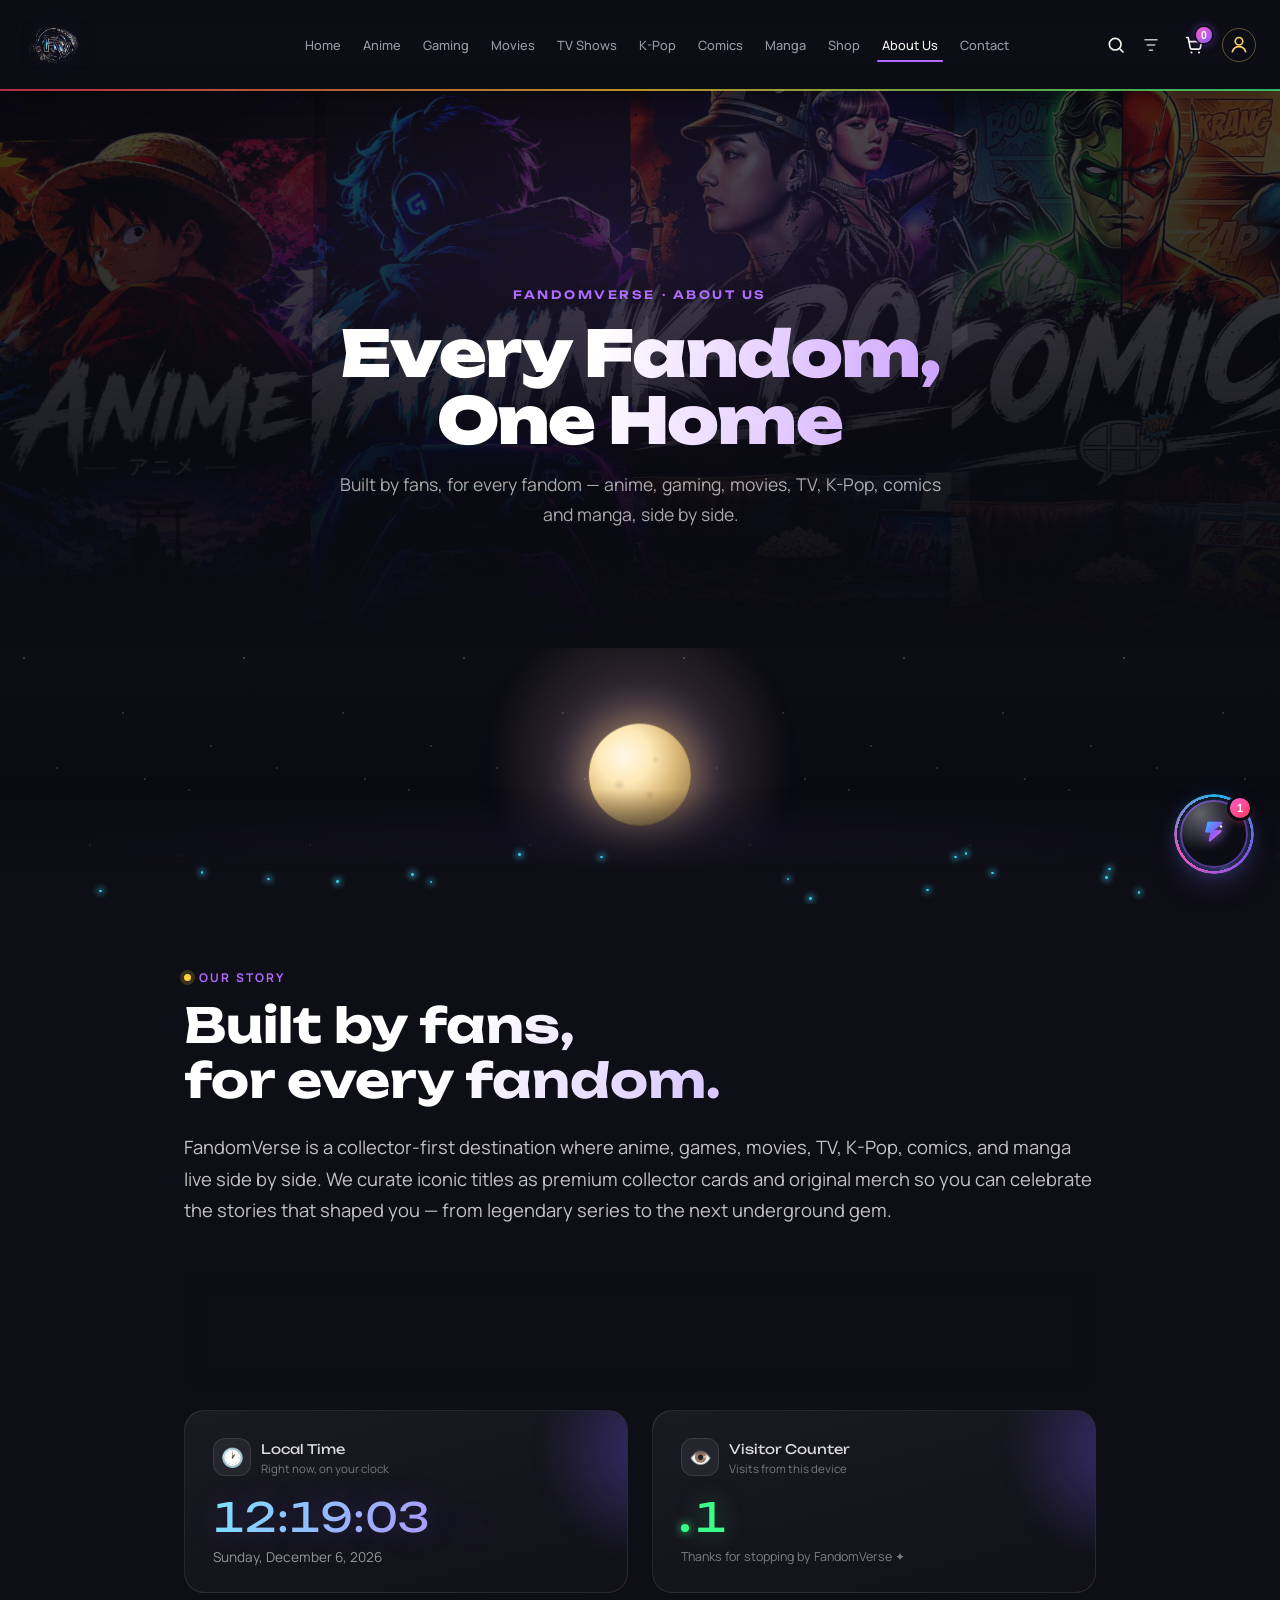
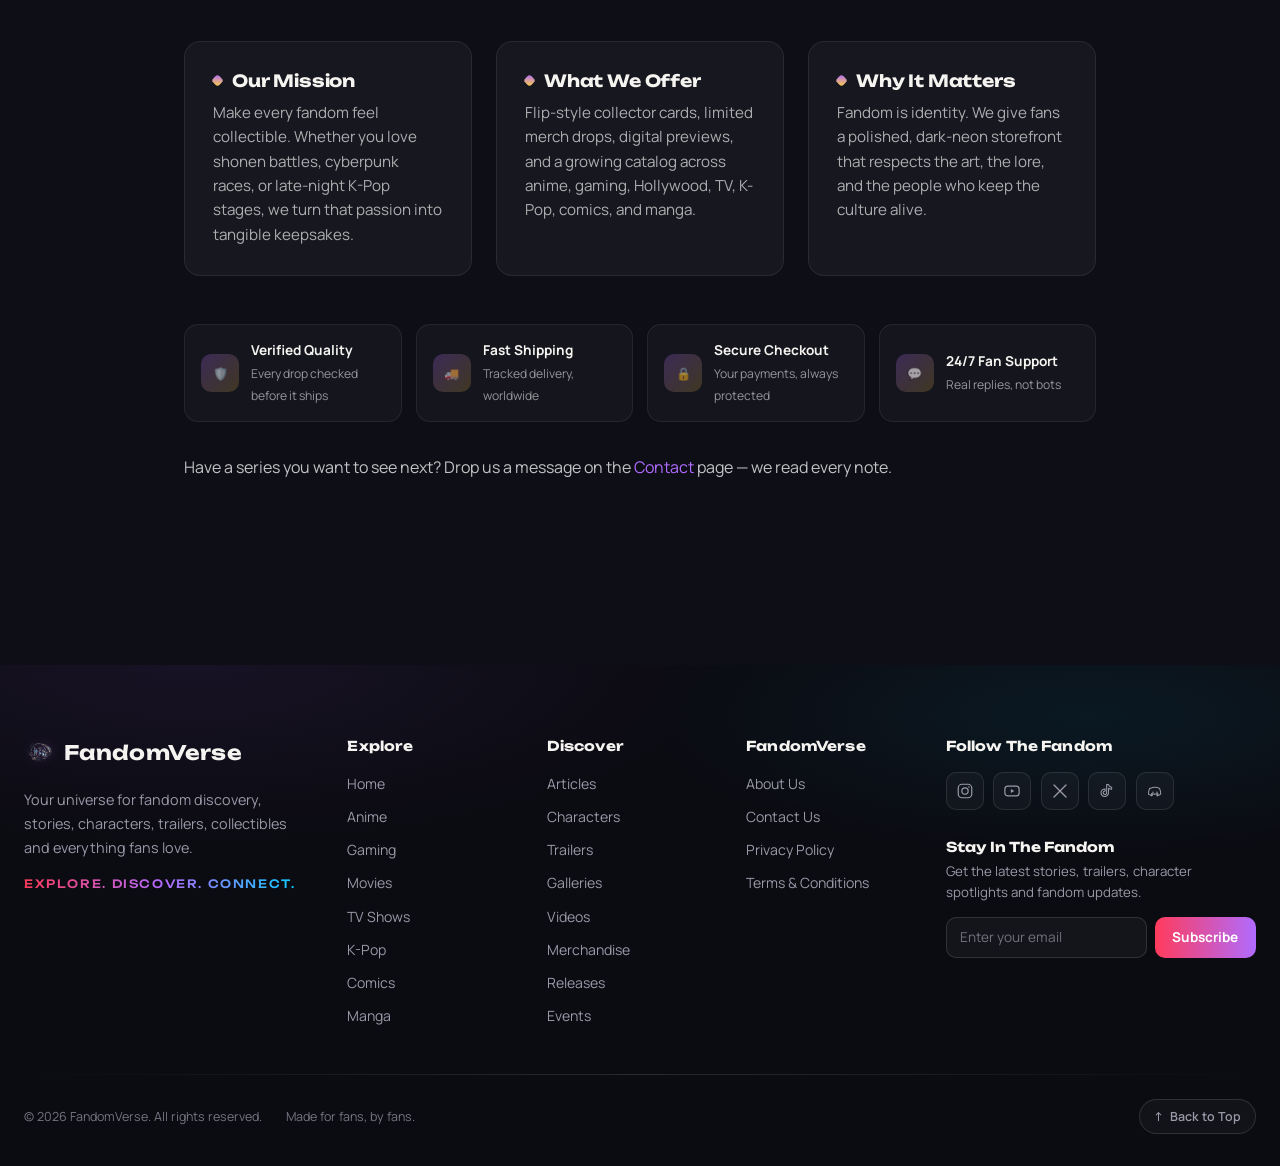
==== commit 0f498fd6: "second-upload" ====
--- a/about.html
+++ b/about.html
@@ -1,50 +1,125 @@
 <!DOCTYPE html>
 <html lang="en">
+
 <head>
-<meta charset="UTF-8">
-<meta name="viewport" content="width=device-width, initial-scale=1.0">
-<title>FandomVerse — About Us</title>
-<link rel="icon" type="image/png" href="assets/images/favicon.png">
-<link rel="preconnect" href="https://fonts.googleapis.com">
-<link href="https://fonts.googleapis.com/css2?family=Unbounded:wght@500;700;900&family=Manrope:wght@400;500;700&display=swap" rel="stylesheet">
-<link rel="stylesheet" href="css/style.css">
-<link rel="stylesheet" href="css/fv-effects.css">
-<link rel="stylesheet" href="css/fv-chatbot.css">
-<link rel="stylesheet" href="css/fv-cart.css">
-<link rel="stylesheet" href="css/premium.css">
-<link rel="stylesheet" href="css/fv-premium-3d.css">
-<link rel="stylesheet" href="css/fv-navsearch.css">
-<link rel="stylesheet" href="css/fv-chatbot-3d.css">
-<link rel="stylesheet" href="css/fv-about-live.css">
-<style>
-  .about-page { padding: 60px 24px 80px; max-width: 960px; margin: 0 auto; }
-  .about-page .eyebrow { font-size: 0.75rem; letter-spacing: 0.18em; text-transform: uppercase; color: var(--accent, #b06bff); margin-bottom: 12px; font-weight: 700; }
-  .about-page h1 { font-family: 'Unbounded', sans-serif; font-size: clamp(2rem, 4vw, 3rem); margin: 0 0 24px; line-height: 1.15; }
-  .about-page .lead { font-size: 1.15rem; line-height: 1.7; color: rgba(255,255,255,0.75); margin-bottom: 40px; }
-  .about-grid { display: grid; grid-template-columns: repeat(auto-fit, minmax(240px, 1fr)); gap: 24px; margin: 48px 0; }
-  .about-card { background: rgba(255,255,255,0.04); border: 1px solid rgba(255,255,255,0.08); border-radius: 16px; padding: 28px; transition: transform .25s, border-color .25s; }
-  .about-card:hover { transform: translateY(-4px); border-color: rgba(176,107,255,0.35); }
-  .about-card h3 { font-family: 'Unbounded', sans-serif; font-size: 1.05rem; margin: 0 0 10px; }
-  .about-card p { margin: 0; font-size: 0.95rem; line-height: 1.6; color: rgba(255,255,255,0.65); }
-  .about-stats { display: flex; flex-wrap: wrap; gap: 32px; margin: 48px 0 24px; }
-  .about-stat { text-align: center; }
-  .about-stat strong { display: block; font-family: 'Unbounded', sans-serif; font-size: 1.8rem; color: #39ff88; }
-  .about-stat span { font-size: 0.85rem; color: rgba(255,255,255,0.55); letter-spacing: 0.04em; }
-</style>
-<script src="js/fv-effects.js" defer></script>
+  <meta charset="UTF-8">
+  <meta name="viewport" content="width=device-width, initial-scale=1.0">
+  <title>FandomVerse — About Us</title>
+  <link rel="icon" type="image/png" href="assets/images/favicon.png">
+  <link rel="preconnect" href="https://fonts.googleapis.com">
+  <link
+    href="https://fonts.googleapis.com/css2?family=Unbounded:wght@500;700;900&family=Manrope:wght@400;500;700&display=swap"
+    rel="stylesheet">
+  <link rel="stylesheet" href="css/style.css">
+  <link rel="stylesheet" href="css/fv-effects.css">
+  <link rel="stylesheet" href="css/fv-chatbot.css">
+  <link rel="stylesheet" href="css/fv-cart.css">
+  <link rel="stylesheet" href="css/premium.css">
+  <link rel="stylesheet" href="css/fv-premium-3d.css">
+  <link rel="stylesheet" href="css/fv-navsearch.css">
+  <link rel="stylesheet" href="css/fv-chatbot-3d.css">
+  <link rel="stylesheet" href="css/fv-about-live.css">
+  <style>
+    .about-page {
+      padding: 60px 24px 80px;
+      max-width: 960px;
+      margin: 0 auto;
+    }
+
+    .about-page .eyebrow {
+      font-size: 0.75rem;
+      letter-spacing: 0.18em;
+      text-transform: uppercase;
+      color: var(--accent, #b06bff);
+      margin-bottom: 12px;
+      font-weight: 700;
+    }
+
+    .about-page h1 {
+      font-family: 'Unbounded', sans-serif;
+      font-size: clamp(2rem, 4vw, 3rem);
+      margin: 0 0 24px;
+      line-height: 1.15;
+    }
+
+    .about-page .lead {
+      font-size: 1.15rem;
+      line-height: 1.7;
+      color: rgba(255, 255, 255, 0.75);
+      margin-bottom: 40px;
+    }
+
+    .about-grid {
+      display: grid;
+      grid-template-columns: repeat(auto-fit, minmax(240px, 1fr));
+      gap: 24px;
+      margin: 48px 0;
+    }
+
+    .about-card {
+      background: rgba(255, 255, 255, 0.04);
+      border: 1px solid rgba(255, 255, 255, 0.08);
+      border-radius: 16px;
+      padding: 28px;
+      transition: transform .25s, border-color .25s;
+    }
+
+    .about-card:hover {
+      transform: translateY(-4px);
+      border-color: rgba(176, 107, 255, 0.35);
+    }
+
+    .about-card h3 {
+      font-family: 'Unbounded', sans-serif;
+      font-size: 1.05rem;
+      margin: 0 0 10px;
+    }
+
+    .about-card p {
+      margin: 0;
+      font-size: 0.95rem;
+      line-height: 1.6;
+      color: rgba(255, 255, 255, 0.65);
+    }
+
+    .about-stats {
+      display: flex;
+      flex-wrap: wrap;
+      gap: 32px;
+      margin: 48px 0 24px;
+    }
+
+    .about-stat {
+      text-align: center;
+    }
+
+    .about-stat strong {
+      display: block;
+      font-family: 'Unbounded', sans-serif;
+      font-size: 1.8rem;
+      color: #39ff88;
+    }
+
+    .about-stat span {
+      font-size: 0.85rem;
+      color: rgba(255, 255, 255, 0.55);
+      letter-spacing: 0.04em;
+    }
+  </style>
+  <script src="js/fv-effects.js" defer></script>
 </head>
+
 <body data-page="about">
 
-
   <div id="fv-pagefx" aria-hidden="true">
-      <div class="fv-pagefx__shard fv-pagefx__shard--1"></div>
-      <div class="fv-pagefx__shard fv-pagefx__shard--2"></div>
-      <div class="fv-pagefx__shard fv-pagefx__shard--3"></div>
-      <div class="fv-pagefx__shard fv-pagefx__shard--4"></div>
-      <div class="fv-pagefx__mark"><img src="assets/images/fandomverse-logo.png" alt=""></div>
-    </div>
-
-  <!-- ===== HEADER ===== -->
+    <div class="fv-pagefx__shard fv-pagefx__shard--1"></div>
+    <div class="fv-pagefx__shard fv-pagefx__shard--2"></div>
+    <div class="fv-pagefx__shard fv-pagefx__shard--3"></div>
+    <div class="fv-pagefx__shard fv-pagefx__shard--4"></div>
+    <div class="fv-pagefx__mark"><img src="assets/images/fandomverse-logo.png" alt=""></div>
+  </div>
+
+
   <header class="site-header" id="site-header">
     <div class="header-inner">
       <a href="index.html" class="brand-mark" aria-label="FandomVerse home">
@@ -69,33 +144,45 @@
       <div class="header-actions">
         <div class="search-box" id="search-box">
           <button class="icon-btn" id="search-toggle" aria-label="Search">
-            <svg viewBox="0 0 24 24" width="20" height="20"><circle cx="11" cy="11" r="7" fill="none" stroke="currentColor" stroke-width="2"/><line x1="21" y1="21" x2="16.65" y2="16.65" stroke="currentColor" stroke-width="2"/></svg>
+            <svg viewBox="0 0 24 24" width="20" height="20">
+              <circle cx="11" cy="11" r="7" fill="none" stroke="currentColor" stroke-width="2" />
+              <line x1="21" y1="21" x2="16.65" y2="16.65" stroke="currentColor" stroke-width="2" />
+            </svg>
           </button>
           <input type="text" id="search-input" placeholder="Search characters, shows, merch…" autocomplete="off">
-            <button class="icon-btn sf-toggle" id="search-filter-toggle" aria-label="Filter and sort" aria-expanded="false">
-              <svg viewBox="0 0 24 24" width="18" height="18"><path d="M4 5h16M7 12h10M10 19h4" fill="none" stroke="currentColor" stroke-width="2" stroke-linecap="round"/></svg>
-              <span class="sf-dot" aria-hidden="true"></span>
-            </button>
-            <div class="sf-panel" id="sf-panel" role="dialog" aria-label="Search filters and sorting">
-              <div class="sf-panel__glow" aria-hidden="true"></div>
-              <div class="sf-panel__inner">
-                <div class="sf-panel__row sf-panel__row--sort" id="sf-sort-row">
-                  <span class="sf-panel__label">Sort by</span>
-                  <div class="sf-sort" id="sf-sort" role="listbox"></div>
-                </div>
-                <div class="sf-panel__row sf-panel__row--filter">
-                  <span class="sf-panel__label">Filter</span>
-                  <div class="sf-chips" id="sf-chips"></div>
-                </div>
-                <div class="sf-panel__footer">
-                  <button type="button" class="sf-clear" id="sf-clear">Clear all</button>
-                  <span class="sf-count" id="sf-count"></span>
-                </div>
+          <button class="icon-btn sf-toggle" id="search-filter-toggle" aria-label="Filter and sort"
+            aria-expanded="false">
+            <svg viewBox="0 0 24 24" width="18" height="18">
+              <path d="M4 5h16M7 12h10M10 19h4" fill="none" stroke="currentColor" stroke-width="2"
+                stroke-linecap="round" />
+            </svg>
+            <span class="sf-dot" aria-hidden="true"></span>
+          </button>
+          <div class="sf-panel" id="sf-panel" role="dialog" aria-label="Search filters and sorting">
+            <div class="sf-panel__glow" aria-hidden="true"></div>
+            <div class="sf-panel__inner">
+              <div class="sf-panel__row sf-panel__row--sort" id="sf-sort-row">
+                <span class="sf-panel__label">Sort by</span>
+                <div class="sf-sort" id="sf-sort" role="listbox"></div>
+              </div>
+              <div class="sf-panel__row sf-panel__row--filter">
+                <span class="sf-panel__label">Filter</span>
+                <div class="sf-chips" id="sf-chips"></div>
+              </div>
+              <div class="sf-panel__footer">
+                <button type="button" class="sf-clear" id="sf-clear">Clear all</button>
+                <span class="sf-count" id="sf-count"></span>
               </div>
             </div>
+          </div>
         </div>
         <button class="icon-btn" id="cart-toggle" aria-label="Cart">
-          <svg viewBox="0 0 24 24" width="20" height="20"><path d="M3 3h2l2.4 12.2a2 2 0 0 0 2 1.8h8.2a2 2 0 0 0 2-1.6L21 8H6" fill="none" stroke="currentColor" stroke-width="2" stroke-linecap="round" stroke-linejoin="round"/><circle cx="9" cy="21" r="1.3" fill="currentColor"/><circle cx="18" cy="21" r="1.3" fill="currentColor"/></svg>
+          <svg viewBox="0 0 24 24" width="20" height="20">
+            <path d="M3 3h2l2.4 12.2a2 2 0 0 0 2 1.8h8.2a2 2 0 0 0 2-1.6L21 8H6" fill="none" stroke="currentColor"
+              stroke-width="2" stroke-linecap="round" stroke-linejoin="round" />
+            <circle cx="9" cy="21" r="1.3" fill="currentColor" />
+            <circle cx="18" cy="21" r="1.3" fill="currentColor" />
+          </svg>
           <span class="cart-count" id="cart-count">0</span>
         </button>
         <button class="menu-toggle" id="menu-toggle" aria-label="Menu" aria-expanded="false">
@@ -105,7 +192,7 @@
     </div>
   </header>
 
-  <!-- ===== MOBILE NAV OVERLAY ===== -->
+
   <div class="mobile-nav" id="mobile-nav">
     <nav>
       <a href="anime.html">Anime</a>
@@ -122,7 +209,6 @@
   </div>
 
 
-  <!-- ===== ABOUT HERO ===== -->
   <section class="fv-hero3d" id="fv-about-hero">
     <div class="fv-hero3d__stage" aria-hidden="true">
       <div class="fv-hero3d__tile" style="background-image:url('assets/images/categories/anime.jpg');"></div>
@@ -135,7 +221,8 @@
     <div class="fv-hero3d__inner">
       <p class="fv-hero3d__eyebrow">FANDOMVERSE &middot; ABOUT US</p>
       <h1 class="fv-hero3d__title">Every Fandom, One Home</h1>
-      <p class="fv-hero3d__desc">Built by fans, for every fandom — anime, gaming, movies, TV, K-Pop, comics and manga, side by side.</p>
+      <p class="fv-hero3d__desc">Built by fans, for every fandom — anime, gaming, movies, TV, K-Pop, comics and manga,
+        side by side.</p>
     </div>
   </section>
 
@@ -143,8 +230,10 @@
     <div class="eyebrow">OUR STORY</div>
     <h1>Built by fans,<br>for every fandom.</h1>
     <p class="lead">
-      FandomVerse is a collector-first destination where anime, games, movies, TV, K-Pop, comics, and manga live side by side.
-      We curate iconic titles as premium collector cards and original merch so you can celebrate the stories that shaped you —
+      FandomVerse is a collector-first destination where anime, games, movies, TV, K-Pop, comics, and manga live side by
+      side.
+      We curate iconic titles as premium collector cards and original merch so you can celebrate the stories that shaped
+      you —
       from legendary series to the next underground gem.
     </p>
 
@@ -189,15 +278,18 @@
     <div class="about-grid">
       <div class="about-card">
         <h3>Our Mission</h3>
-        <p>Make every fandom feel collectible. Whether you love shonen battles, cyberpunk races, or late-night K-Pop stages, we turn that passion into tangible keepsakes.</p>
+        <p>Make every fandom feel collectible. Whether you love shonen battles, cyberpunk races, or late-night K-Pop
+          stages, we turn that passion into tangible keepsakes.</p>
       </div>
       <div class="about-card">
         <h3>What We Offer</h3>
-        <p>Flip-style collector cards, limited merch drops, digital previews, and a growing catalog across anime, gaming, Hollywood, TV, K-Pop, comics, and manga.</p>
+        <p>Flip-style collector cards, limited merch drops, digital previews, and a growing catalog across anime,
+          gaming, Hollywood, TV, K-Pop, comics, and manga.</p>
       </div>
       <div class="about-card">
         <h3>Why It Matters</h3>
-        <p>Fandom is identity. We give fans a polished, dark-neon storefront that respects the art, the lore, and the people who keep the culture alive.</p>
+        <p>Fandom is identity. We give fans a polished, dark-neon storefront that respects the art, the lore, and the
+          people who keep the culture alive.</p>
       </div>
     </div>
 
@@ -221,166 +313,184 @@
     </div>
 
     <p class="lead" style="margin-top:32px;font-size:1rem;">
-      Have a series you want to see next? Drop us a message on the <a href="contact.html" style="color:#b06bff;">Contact</a> page — we read every note.
+      Have a series you want to see next? Drop us a message on the <a href="contact.html"
+        style="color:#b06bff;">Contact</a> page — we read every note.
     </p>
   </section>
 
-<!-- =========================================================
-     FANDOMVERSE FOOTER
-     Paste this block AFTER the closing </section> of the
-     Fandom Marketplace section (id="fv-merch-section") and
-     BEFORE your <script> tags at the bottom of index.html.
-     ========================================================= -->
-<footer class="fv-footer" id="fv-footer" aria-labelledby="fv-footer-brand-name">
-  <div class="fv-footer-glow" aria-hidden="true"></div>
-
-  <div class="fv-footer-container">
-
-    <div class="fv-footer-top">
-
-      <!-- ===== BRAND AREA ===== -->
-      <div class="fv-footer-brand">
-        <a href="index.html" class="fv-footer-brand-mark" aria-label="FandomVerse home">
-          <span class="fv-footer-logo" aria-hidden="true">
-            <img src="assets/images/fv-footer-logo.png" alt="" width="30" height="30">
-          </span>
-          <span class="fv-footer-brand-name" id="fv-footer-brand-name">FandomVerse</span>
-        </a>
-
-        <p class="fv-footer-desc">
-          Your universe for fandom discovery, stories, characters, trailers, collectibles and everything fans love.
-        </p>
-
-        <p class="fv-footer-tagline">Explore. Discover. Connect.</p>
-      </div>
-
-      <!-- ===== EXPLORE LINKS ===== -->
-      <nav class="fv-footer-column" aria-labelledby="fv-footer-explore-heading">
-        <h3 class="fv-footer-heading" id="fv-footer-explore-heading">Explore</h3>
-        <ul class="fv-footer-links">
-          <li><a href="index.html">Home</a></li>
-          <li><a href="anime.html">Anime</a></li>
-          <li><a href="gaming.html">Gaming</a></li>
-          <li><a href="movies.html">Movies</a></li>
-          <li><a href="tvshows.html">TV Shows</a></li>
-          <li><a href="kpop.html">K-Pop</a></li>
-          <li><a href="comics.html">Comics</a></li>
-          <li><a href="manga.html">Manga</a></li>
-        </ul>
-      </nav>
-
-      <!-- ===== CONTENT LINKS ===== -->
-      <nav class="fv-footer-column" aria-labelledby="fv-footer-discover-heading">
-        <h3 class="fv-footer-heading" id="fv-footer-discover-heading">Discover</h3>
-        <ul class="fv-footer-links">
-          <li><a href="index.html#fv-articles">Articles</a></li>
-          <li><a href="characters.html">Characters</a></li>
-          <li><a href="trailers.html">Trailers</a></li>
-          <li><a href="#">Galleries</a></li>
-          <li><a href="#">Videos</a></li>
-          <li><a href="merchandise.html">Merchandise</a></li>
-          <li><a href="#">Releases</a></li>
-          <li><a href="#">Events</a></li>
-        </ul>
-      </nav>
-
-      <!-- ===== INFORMATION LINKS ===== -->
-      <nav class="fv-footer-column" aria-labelledby="fv-footer-info-heading">
-        <h3 class="fv-footer-heading" id="fv-footer-info-heading">FandomVerse</h3>
-        <ul class="fv-footer-links">
-          <li><a href="about.html">About Us</a></li>
-          <li><a href="contact.html">Contact Us</a></li>
-          <li><a href="#">Privacy Policy</a></li>
-          <li><a href="#">Terms &amp; Conditions</a></li>
-        </ul>
-      </nav>
-
-      <!-- ===== SOCIAL + NEWSLETTER ===== -->
-      <div class="fv-footer-column fv-footer-connect">
-        <h3 class="fv-footer-heading">Follow The Fandom</h3>
-        <div class="fv-footer-social">
-          <a href="#" class="fv-footer-social-btn" aria-label="FandomVerse Instagram">
-            <svg viewBox="0 0 24 24" width="18" height="18" aria-hidden="true"><rect x="3" y="3" width="18" height="18" rx="5" fill="none" stroke="currentColor" stroke-width="1.6"/><circle cx="12" cy="12" r="4.2" fill="none" stroke="currentColor" stroke-width="1.6"/><circle cx="17.3" cy="6.7" r="1.1" fill="currentColor"/></svg>
+  <footer class="fv-footer" id="fv-footer" aria-labelledby="fv-footer-brand-name">
+    <div class="fv-footer-glow" aria-hidden="true"></div>
+
+    <div class="fv-footer-container">
+
+      <div class="fv-footer-top">
+
+
+        <div class="fv-footer-brand">
+          <a href="index.html" class="fv-footer-brand-mark" aria-label="FandomVerse home">
+            <span class="fv-footer-logo" aria-hidden="true">
+              <img src="assets/images/fv-footer-logo.png" alt="" width="30" height="30">
+            </span>
+            <span class="fv-footer-brand-name" id="fv-footer-brand-name">FandomVerse</span>
           </a>
-          <a href="#" class="fv-footer-social-btn" aria-label="FandomVerse YouTube">
-            <svg viewBox="0 0 24 24" width="18" height="18" aria-hidden="true"><rect x="2.5" y="5.5" width="19" height="13" rx="4" fill="none" stroke="currentColor" stroke-width="1.6"/><path d="M10.5 9.3 L15 12 L10.5 14.7 Z" fill="currentColor"/></svg>
-          </a>
-          <a href="#" class="fv-footer-social-btn" aria-label="FandomVerse X / Twitter">
-            <svg viewBox="0 0 24 24" width="18" height="18" aria-hidden="true"><path d="M4 4 L20 20 M20 4 L4 20" stroke="currentColor" stroke-width="1.8" stroke-linecap="round"/></svg>
-          </a>
-          <a href="#" class="fv-footer-social-btn" aria-label="FandomVerse TikTok">
-            <svg viewBox="0 0 24 24" width="18" height="18" aria-hidden="true"><path d="M14 3.5c.6 2 2.1 3.3 4.2 3.5v2.6c-1.5 0-2.9-.4-4.2-1.3v6.1a5 5 0 1 1-4.6-5v2.7a2.3 2.3 0 1 0 2.1 2.3V3.5Z" fill="none" stroke="currentColor" stroke-width="1.4" stroke-linejoin="round"/></svg>
-          </a>
-          <a href="#" class="fv-footer-social-btn" aria-label="FandomVerse Discord">
-            <svg viewBox="0 0 24 24" width="18" height="18" aria-hidden="true"><path d="M6 8.5c2-1.2 3.8-1.6 6-1.6s4 .4 6 1.6c1.2 2.4 1.8 4.9 1.6 7.7-1.6 1.2-3.1 1.9-4.6 2.3l-.7-1.4c.7-.2 1.3-.5 1.9-.9-.5-.3-.9-.6-1.4-.7-2 .8-4.7.8-6.7 0-.5.1-.9.4-1.4.7.6.4 1.2.7 1.9.9l-.7 1.4c-1.5-.4-3-1.1-4.6-2.3-.2-2.8.4-5.3 1.6-7.7Z" fill="none" stroke="currentColor" stroke-width="1.4" stroke-linejoin="round"/><circle cx="9.3" cy="13.6" r="1" fill="currentColor"/><circle cx="14.7" cy="13.6" r="1" fill="currentColor"/></svg>
-          </a>
+
+          <p class="fv-footer-desc">
+            Your universe for fandom discovery, stories, characters, trailers, collectibles and everything fans love.
+          </p>
+
+          <p class="fv-footer-tagline">Explore. Discover. Connect.</p>
         </div>
 
-        <div class="fv-footer-newsletter">
-          <h4 class="fv-footer-newsletter-heading">Stay In The Fandom</h4>
-          <p class="fv-footer-newsletter-text">Get the latest stories, trailers, character spotlights and fandom updates.</p>
-
-          <form class="fv-footer-newsletter-form" id="fv-footer-newsletter-form" novalidate>
-            <label for="fv-footer-email" class="fv-footer-visually-hidden">Email address</label>
-            <input
-              type="email"
-              id="fv-footer-email"
-              class="fv-footer-input"
-              placeholder="Enter your email"
-              autocomplete="email"
-              aria-describedby="fv-footer-newsletter-msg"
-            >
-            <button type="submit" class="fv-footer-button" id="fv-footer-subscribe-btn">Subscribe</button>
-          </form>
-          <p class="fv-footer-newsletter-msg" id="fv-footer-newsletter-msg" role="status" aria-live="polite"></p>
+
+        <nav class="fv-footer-column" aria-labelledby="fv-footer-explore-heading">
+          <h3 class="fv-footer-heading" id="fv-footer-explore-heading">Explore</h3>
+          <ul class="fv-footer-links">
+            <li><a href="index.html">Home</a></li>
+            <li><a href="anime.html">Anime</a></li>
+            <li><a href="gaming.html">Gaming</a></li>
+            <li><a href="movies.html">Movies</a></li>
+            <li><a href="tvshows.html">TV Shows</a></li>
+            <li><a href="kpop.html">K-Pop</a></li>
+            <li><a href="comics.html">Comics</a></li>
+            <li><a href="manga.html">Manga</a></li>
+          </ul>
+        </nav>
+
+
+        <nav class="fv-footer-column" aria-labelledby="fv-footer-discover-heading">
+          <h3 class="fv-footer-heading" id="fv-footer-discover-heading">Discover</h3>
+          <ul class="fv-footer-links">
+            <li><a href="index.html#fv-articles">Articles</a></li>
+            <li><a href="characters.html">Characters</a></li>
+            <li><a href="trailers.html">Trailers</a></li>
+            <li><a href="#">Galleries</a></li>
+            <li><a href="#">Videos</a></li>
+            <li><a href="merchandise.html">Merchandise</a></li>
+            <li><a href="#">Releases</a></li>
+            <li><a href="#">Events</a></li>
+          </ul>
+        </nav>
+
+
+        <nav class="fv-footer-column" aria-labelledby="fv-footer-info-heading">
+          <h3 class="fv-footer-heading" id="fv-footer-info-heading">FandomVerse</h3>
+          <ul class="fv-footer-links">
+            <li><a href="about.html">About Us</a></li>
+            <li><a href="contact.html">Contact Us</a></li>
+            <li><a href="#">Privacy Policy</a></li>
+            <li><a href="#">Terms &amp; Conditions</a></li>
+          </ul>
+        </nav>
+
+
+        <div class="fv-footer-column fv-footer-connect">
+          <h3 class="fv-footer-heading">Follow The Fandom</h3>
+          <div class="fv-footer-social">
+            <a href="#" class="fv-footer-social-btn" aria-label="FandomVerse Instagram">
+              <svg viewBox="0 0 24 24" width="18" height="18" aria-hidden="true">
+                <rect x="3" y="3" width="18" height="18" rx="5" fill="none" stroke="currentColor" stroke-width="1.6" />
+                <circle cx="12" cy="12" r="4.2" fill="none" stroke="currentColor" stroke-width="1.6" />
+                <circle cx="17.3" cy="6.7" r="1.1" fill="currentColor" />
+              </svg>
+            </a>
+            <a href="#" class="fv-footer-social-btn" aria-label="FandomVerse YouTube">
+              <svg viewBox="0 0 24 24" width="18" height="18" aria-hidden="true">
+                <rect x="2.5" y="5.5" width="19" height="13" rx="4" fill="none" stroke="currentColor"
+                  stroke-width="1.6" />
+                <path d="M10.5 9.3 L15 12 L10.5 14.7 Z" fill="currentColor" />
+              </svg>
+            </a>
+            <a href="#" class="fv-footer-social-btn" aria-label="FandomVerse X / Twitter">
+              <svg viewBox="0 0 24 24" width="18" height="18" aria-hidden="true">
+                <path d="M4 4 L20 20 M20 4 L4 20" stroke="currentColor" stroke-width="1.8" stroke-linecap="round" />
+              </svg>
+            </a>
+            <a href="#" class="fv-footer-social-btn" aria-label="FandomVerse TikTok">
+              <svg viewBox="0 0 24 24" width="18" height="18" aria-hidden="true">
+                <path
+                  d="M14 3.5c.6 2 2.1 3.3 4.2 3.5v2.6c-1.5 0-2.9-.4-4.2-1.3v6.1a5 5 0 1 1-4.6-5v2.7a2.3 2.3 0 1 0 2.1 2.3V3.5Z"
+                  fill="none" stroke="currentColor" stroke-width="1.4" stroke-linejoin="round" />
+              </svg>
+            </a>
+            <a href="#" class="fv-footer-social-btn" aria-label="FandomVerse Discord">
+              <svg viewBox="0 0 24 24" width="18" height="18" aria-hidden="true">
+                <path
+                  d="M6 8.5c2-1.2 3.8-1.6 6-1.6s4 .4 6 1.6c1.2 2.4 1.8 4.9 1.6 7.7-1.6 1.2-3.1 1.9-4.6 2.3l-.7-1.4c.7-.2 1.3-.5 1.9-.9-.5-.3-.9-.6-1.4-.7-2 .8-4.7.8-6.7 0-.5.1-.9.4-1.4.7.6.4 1.2.7 1.9.9l-.7 1.4c-1.5-.4-3-1.1-4.6-2.3-.2-2.8.4-5.3 1.6-7.7Z"
+                  fill="none" stroke="currentColor" stroke-width="1.4" stroke-linejoin="round" />
+                <circle cx="9.3" cy="13.6" r="1" fill="currentColor" />
+                <circle cx="14.7" cy="13.6" r="1" fill="currentColor" />
+              </svg>
+            </a>
+          </div>
+
+          <div class="fv-footer-newsletter">
+            <h4 class="fv-footer-newsletter-heading">Stay In The Fandom</h4>
+            <p class="fv-footer-newsletter-text">Get the latest stories, trailers, character spotlights and fandom
+              updates.</p>
+
+            <form class="fv-footer-newsletter-form" id="fv-footer-newsletter-form" novalidate>
+              <label for="fv-footer-email" class="fv-footer-visually-hidden">Email address</label>
+              <input type="email" id="fv-footer-email" class="fv-footer-input" placeholder="Enter your email"
+                autocomplete="email" aria-describedby="fv-footer-newsletter-msg">
+              <button type="submit" class="fv-footer-button" id="fv-footer-subscribe-btn">Subscribe</button>
+            </form>
+            <p class="fv-footer-newsletter-msg" id="fv-footer-newsletter-msg" role="status" aria-live="polite"></p>
+          </div>
         </div>
-      </div>
-
-    </div>
-
-    <div class="fv-footer-divider" role="separator" aria-hidden="true"></div>
-
-    <div class="fv-footer-bottom">
-      <p class="fv-footer-copy">&copy; <span id="fv-footer-year">2026</span> FandomVerse. All rights reserved.</p>
-      <p class="fv-footer-madeby">Made for fans, by fans.</p>
-
-      <button type="button" class="fv-footer-back-top" id="fv-footer-back-top" aria-label="Back to top">
-        <span aria-hidden="true">↑</span> Back to Top
-      </button>
-    </div>
-
-  </div>
-</footer>
-
+
+      </div>
+
+      <div class="fv-footer-divider" role="separator" aria-hidden="true"></div>
+
+      <div class="fv-footer-bottom">
+        <p class="fv-footer-copy">&copy; <span id="fv-footer-year">2026</span> FandomVerse. All rights reserved.</p>
+        <p class="fv-footer-madeby">Made for fans, by fans.</p>
+
+        <button type="button" class="fv-footer-back-top" id="fv-footer-back-top" aria-label="Back to top">
+          <span aria-hidden="true">↑</span> Back to Top
+        </button>
+      </div>
+
+    </div>
+  </footer>
 
   <script src="js/main.js"></script>
-  <!-- ===== FandomVerse Premium Chat Widget ===== -->
+
   <div id="fvc-root">
-    <button type="button" id="fvc-launcher" class="fvc-launcher" aria-haspopup="dialog" aria-expanded="false" aria-controls="fvc-panel" aria-label="Open FandomVerse chat">
+    <button type="button" id="fvc-launcher" class="fvc-launcher" aria-haspopup="dialog" aria-expanded="false"
+      aria-controls="fvc-panel" aria-label="Open FandomVerse chat">
       <span class="fvc-launcher__ring" aria-hidden="true"></span>
       <span class="fvc-launcher__pulse" aria-hidden="true"></span>
       <svg class="fvc-launcher__icon" viewBox="0 0 64 64" aria-hidden="true">
         <defs>
           <linearGradient id="fvcMarkGrad" x1="0%" y1="0%" x2="100%" y2="100%">
-            <stop offset="0%" stop-color="#28c7ff"/>
-            <stop offset="50%" stop-color="#8b5cf6"/>
-            <stop offset="100%" stop-color="#ff5ecb"/>
+            <stop offset="0%" stop-color="#28c7ff" />
+            <stop offset="50%" stop-color="#8b5cf6" />
+            <stop offset="100%" stop-color="#ff5ecb" />
           </linearGradient>
         </defs>
-        <path fill="url(#fvcMarkGrad)" d="M18 6 L47 6 C49.8 6 51 8.6 48.8 10.7 L33 23.5 L45.5 23.5 C48.3 23.5 49.5 26.1 47.3 28.2 L24.5 47.5 C22.5 49.2 20 47.6 20.6 45.1 L24.5 29 L15.8 29 C13.2 29 12 26.6 14 24.6 L18 6 Z"/>
-        <circle class="fvc-launcher__spark" cx="47" cy="16" r="2.6" fill="#fff"/>
+        <path fill="url(#fvcMarkGrad)"
+          d="M18 6 L47 6 C49.8 6 51 8.6 48.8 10.7 L33 23.5 L45.5 23.5 C48.3 23.5 49.5 26.1 47.3 28.2 L24.5 47.5 C22.5 49.2 20 47.6 20.6 45.1 L24.5 29 L15.8 29 C13.2 29 12 26.6 14 24.6 L18 6 Z" />
+        <circle class="fvc-launcher__spark" cx="47" cy="16" r="2.6" fill="#fff" />
       </svg>
-      <svg class="fvc-launcher__close" viewBox="0 0 24 24" aria-hidden="true"><path d="M6 6L18 18M18 6L6 18" stroke="#fff" stroke-width="2.4" stroke-linecap="round"/></svg>
+      <svg class="fvc-launcher__close" viewBox="0 0 24 24" aria-hidden="true">
+        <path d="M6 6L18 18M18 6L6 18" stroke="#fff" stroke-width="2.4" stroke-linecap="round" />
+      </svg>
       <span class="fvc-launcher__badge" id="fvc-badge">1</span>
     </button>
 
-    <div class="fvc-panel" id="fvc-panel" role="dialog" aria-modal="false" aria-label="FandomVerse concierge chat" aria-hidden="true">
+    <div class="fvc-panel" id="fvc-panel" role="dialog" aria-modal="false" aria-label="FandomVerse concierge chat"
+      aria-hidden="true">
       <div class="fvc-panel__inner">
 
         <header class="fvc-head">
           <div class="fvc-head__id">
             <span class="fvc-head__avatar">
-              <svg viewBox="0 0 64 64" aria-hidden="true"><use href="#fvcMarkPath"></use><path fill="url(#fvcMarkGrad)" d="M18 6 L47 6 C49.8 6 51 8.6 48.8 10.7 L33 23.5 L45.5 23.5 C48.3 23.5 49.5 26.1 47.3 28.2 L24.5 47.5 C22.5 49.2 20 47.6 20.6 45.1 L24.5 29 L15.8 29 C13.2 29 12 26.6 14 24.6 L18 6 Z"/></svg>
+              <svg viewBox="0 0 64 64" aria-hidden="true">
+                <use href="#fvcMarkPath"></use>
+                <path fill="url(#fvcMarkGrad)"
+                  d="M18 6 L47 6 C49.8 6 51 8.6 48.8 10.7 L33 23.5 L45.5 23.5 C48.3 23.5 49.5 26.1 47.3 28.2 L24.5 47.5 C22.5 49.2 20 47.6 20.6 45.1 L24.5 29 L15.8 29 C13.2 29 12 26.6 14 24.6 L18 6 Z" />
+              </svg>
               <span class="fvc-head__dot" aria-hidden="true"></span>
             </span>
             <div class="fvc-head__text">
@@ -389,31 +499,50 @@
             </div>
           </div>
           <button type="button" class="fvc-head__close" id="fvc-close" aria-label="Close chat">
-            <svg viewBox="0 0 24 24" aria-hidden="true"><path d="M6 6L18 18M18 6L6 18" stroke="currentColor" stroke-width="2.2" stroke-linecap="round"/></svg>
+            <svg viewBox="0 0 24 24" aria-hidden="true">
+              <path d="M6 6L18 18M18 6L6 18" stroke="currentColor" stroke-width="2.2" stroke-linecap="round" />
+            </svg>
           </button>
         </header>
 
         <div class="fvc-premium">
-          <span class="fvc-premium__icon"><svg viewBox="0 0 24 24" fill="none" aria-hidden="true"><path d="M3 8.5l3.6 2.4L12 4l5.4 6.9 3.6-2.4-1.6 9.8a1.3 1.3 0 01-1.28 1.1H5.88A1.3 1.3 0 014.6 18.3L3 8.5z" fill="currentColor"/><circle cx="3" cy="7" r="1.4" fill="currentColor"/><circle cx="12" cy="3" r="1.4" fill="currentColor"/><circle cx="21" cy="7" r="1.4" fill="currentColor"/></svg></span>
+          <span class="fvc-premium__icon"><svg viewBox="0 0 24 24" fill="none" aria-hidden="true">
+              <path
+                d="M3 8.5l3.6 2.4L12 4l5.4 6.9 3.6-2.4-1.6 9.8a1.3 1.3 0 01-1.28 1.1H5.88A1.3 1.3 0 014.6 18.3L3 8.5z"
+                fill="currentColor" />
+              <circle cx="3" cy="7" r="1.4" fill="currentColor" />
+              <circle cx="12" cy="3" r="1.4" fill="currentColor" />
+              <circle cx="21" cy="7" r="1.4" fill="currentColor" />
+            </svg></span>
           <span class="fvc-premium__text">Ultra VIP Concierge</span>
         </div>
 
-        <!-- STEP 1: Gate form (name + email, heavy validation) -->
+
         <form class="fvc-gate" id="fvc-gate" novalidate>
           <h3 class="fvc-gate__title">Let's get you sorted ✦</h3>
-          <p class="fvc-gate__sub">Tell us a bit about you so the concierge can personalize your visit across FandomVerse.</p>
+          <p class="fvc-gate__sub">Tell us a bit about you so the concierge can personalize your visit across
+            FandomVerse.</p>
 
           <div class="fvc-field" id="fvc-name-field">
             <label for="fvc-name">Full name</label>
             <div class="fvc-field__wrap">
-              <svg class="fvc-field__icon" viewBox="0 0 24 24" fill="none" aria-hidden="true"><path d="M12 12a4.5 4.5 0 100-9 4.5 4.5 0 000 9zM4 20.5c0-3.6 3.58-6.5 8-6.5s8 2.9 8 6.5" stroke="currentColor" stroke-width="1.6" stroke-linecap="round"/></svg>
-              <input type="text" id="fvc-name" name="name" placeholder="e.g. Bilal Ahmed" autocomplete="name" required minlength="2" maxlength="60">
+              <svg class="fvc-field__icon" viewBox="0 0 24 24" fill="none" aria-hidden="true">
+                <path d="M12 12a4.5 4.5 0 100-9 4.5 4.5 0 000 9zM4 20.5c0-3.6 3.58-6.5 8-6.5s8 2.9 8 6.5"
+                  stroke="currentColor" stroke-width="1.6" stroke-linecap="round" />
+              </svg>
+              <input type="text" id="fvc-name" name="name" placeholder="e.g. Bilal Ahmed" autocomplete="name" required
+                minlength="2" maxlength="60">
               <span class="fvc-field__status" id="fvc-name-status">
-                <svg class="fvc-icon-ok" viewBox="0 0 20 20" fill="none"><path d="M4 10l4 4 8-8" stroke="currentColor" stroke-width="2" stroke-linecap="round" stroke-linejoin="round"/></svg>
+                <svg class="fvc-icon-ok" viewBox="0 0 20 20" fill="none">
+                  <path d="M4 10l4 4 8-8" stroke="currentColor" stroke-width="2" stroke-linecap="round"
+                    stroke-linejoin="round" />
+                </svg>
               </span>
             </div>
             <div class="fvc-field__error" id="fvc-name-error">
-              <svg viewBox="0 0 20 20" fill="none"><path d="M10 6v5m0 3h.01M18 10A8 8 0 112 10a8 8 0 0116 0z" stroke="currentColor" stroke-width="1.6"/></svg>
+              <svg viewBox="0 0 20 20" fill="none">
+                <path d="M10 6v5m0 3h.01M18 10A8 8 0 112 10a8 8 0 0116 0z" stroke="currentColor" stroke-width="1.6" />
+              </svg>
               <span>Please enter at least 2 characters (letters only).</span>
             </div>
           </div>
@@ -421,14 +550,26 @@
           <div class="fvc-field" id="fvc-email-field">
             <label for="fvc-email">Email address</label>
             <div class="fvc-field__wrap">
-              <svg class="fvc-field__icon" viewBox="0 0 24 24" fill="none" aria-hidden="true"><path d="M3 6.5A1.5 1.5 0 014.5 5h15A1.5 1.5 0 0121 6.5v11a1.5 1.5 0 01-1.5 1.5h-15A1.5 1.5 0 013 17.5v-11z" stroke="currentColor" stroke-width="1.6"/><path d="M4 6.5l8 6 8-6" stroke="currentColor" stroke-width="1.6" stroke-linecap="round" stroke-linejoin="round"/></svg>
-              <input type="email" id="fvc-email" name="email" placeholder="you@example.com" autocomplete="email" required maxlength="120">
+              <svg class="fvc-field__icon" viewBox="0 0 24 24" fill="none" aria-hidden="true">
+                <path
+                  d="M3 6.5A1.5 1.5 0 014.5 5h15A1.5 1.5 0 0121 6.5v11a1.5 1.5 0 01-1.5 1.5h-15A1.5 1.5 0 013 17.5v-11z"
+                  stroke="currentColor" stroke-width="1.6" />
+                <path d="M4 6.5l8 6 8-6" stroke="currentColor" stroke-width="1.6" stroke-linecap="round"
+                  stroke-linejoin="round" />
+              </svg>
+              <input type="email" id="fvc-email" name="email" placeholder="you@example.com" autocomplete="email"
+                required maxlength="120">
               <span class="fvc-field__status" id="fvc-email-status">
-                <svg class="fvc-icon-ok" viewBox="0 0 20 20" fill="none"><path d="M4 10l4 4 8-8" stroke="currentColor" stroke-width="2" stroke-linecap="round" stroke-linejoin="round"/></svg>
+                <svg class="fvc-icon-ok" viewBox="0 0 20 20" fill="none">
+                  <path d="M4 10l4 4 8-8" stroke="currentColor" stroke-width="2" stroke-linecap="round"
+                    stroke-linejoin="round" />
+                </svg>
               </span>
             </div>
             <div class="fvc-field__error" id="fvc-email-error">
-              <svg viewBox="0 0 20 20" fill="none"><path d="M10 6v5m0 3h.01M18 10A8 8 0 112 10a8 8 0 0116 0z" stroke="currentColor" stroke-width="1.6"/></svg>
+              <svg viewBox="0 0 20 20" fill="none">
+                <path d="M10 6v5m0 3h.01M18 10A8 8 0 112 10a8 8 0 0116 0z" stroke="currentColor" stroke-width="1.6" />
+              </svg>
               <span>Enter a valid email address (e.g. name@domain.com).</span>
             </div>
           </div>
@@ -436,7 +577,8 @@
           <div class="fvc-field" id="fvc-fandom-field">
             <label for="fvc-fandom-btn">What are you into?</label>
             <div class="fvc-select" id="fvc-select">
-              <select id="fvc-fandom" name="fandom" required class="fvc-select__native" tabindex="-1" aria-hidden="true">
+              <select id="fvc-fandom" name="fandom" required class="fvc-select__native" tabindex="-1"
+                aria-hidden="true">
                 <option value="" disabled selected>Choose a fandom…</option>
                 <option value="anime">Anime</option>
                 <option value="movies">Movies</option>
@@ -447,87 +589,140 @@
                 <option value="tvshows">TV Shows</option>
                 <option value="shop">Merch Shop</option>
               </select>
-              <button type="button" class="fvc-select__btn" id="fvc-fandom-btn" aria-haspopup="listbox" aria-expanded="false">
-                <svg class="fvc-field__icon" viewBox="0 0 24 24" fill="none" aria-hidden="true"><path d="M12 2l2.6 6.6L21 9.3l-5 4.5 1.5 6.7L12 17l-5.5 3.5L8 13.8 3 9.3l6.4-.7L12 2z" stroke="currentColor" stroke-width="1.5" stroke-linejoin="round"/></svg>
+              <button type="button" class="fvc-select__btn" id="fvc-fandom-btn" aria-haspopup="listbox"
+                aria-expanded="false">
+                <svg class="fvc-field__icon" viewBox="0 0 24 24" fill="none" aria-hidden="true">
+                  <path d="M12 2l2.6 6.6L21 9.3l-5 4.5 1.5 6.7L12 17l-5.5 3.5L8 13.8 3 9.3l6.4-.7L12 2z"
+                    stroke="currentColor" stroke-width="1.5" stroke-linejoin="round" />
+                </svg>
                 <span class="fvc-select__label" id="fvc-fandom-label">Choose a fandom…</span>
-                <svg class="fvc-select__chevron" viewBox="0 0 20 20" fill="none" aria-hidden="true"><path d="M5 7.5l5 5 5-5" stroke="currentColor" stroke-width="1.8" stroke-linecap="round" stroke-linejoin="round"/></svg>
+                <svg class="fvc-select__chevron" viewBox="0 0 20 20" fill="none" aria-hidden="true">
+                  <path d="M5 7.5l5 5 5-5" stroke="currentColor" stroke-width="1.8" stroke-linecap="round"
+                    stroke-linejoin="round" />
+                </svg>
               </button>
-              <ul class="fvc-select__menu" id="fvc-fandom-menu" role="listbox" tabindex="-1" aria-label="Fandom options">
+              <ul class="fvc-select__menu" id="fvc-fandom-menu" role="listbox" tabindex="-1"
+                aria-label="Fandom options">
                 <li role="option" data-value="anime" data-icon="anime">
                   <span class="fvc-opt__badge" style="--opt-accent:#ff3b5c">
                     <img class="fvc-opt__img" src="assets/images/categories/anime.jpg" alt="" loading="lazy">
-                    <span class="fvc-opt__icon"><svg viewBox="0 0 24 24" fill="none" aria-hidden="true"><path d="M12 3l1.8 5.2L19 10l-5.2 1.8L12 17l-1.8-5.2L5 10l5.2-1.8L12 3z" fill="currentColor"/></svg></span>
+                    <span class="fvc-opt__icon"><svg viewBox="0 0 24 24" fill="none" aria-hidden="true">
+                        <path d="M12 3l1.8 5.2L19 10l-5.2 1.8L12 17l-1.8-5.2L5 10l5.2-1.8L12 3z" fill="currentColor" />
+                      </svg></span>
                   </span>
                   <span class="fvc-opt__label">Anime</span>
                 </li>
                 <li role="option" data-value="movies" data-icon="movies">
                   <span class="fvc-opt__badge" style="--opt-accent:#ffcc33">
                     <img class="fvc-opt__img" src="assets/images/categories/movies.jpg" alt="" loading="lazy">
-                    <span class="fvc-opt__icon"><svg viewBox="0 0 24 24" fill="none" aria-hidden="true"><path d="M4 10h16v9a1 1 0 01-1 1H5a1 1 0 01-1-1v-9z" stroke="currentColor" stroke-width="1.6" stroke-linejoin="round"/><path d="M4 10l1.2-3.6a1 1 0 01.95-.68h11.7a1 1 0 01.95.68L20 10M8 6l-1 4M13 6l-1 4" stroke="currentColor" stroke-width="1.6" stroke-linecap="round" stroke-linejoin="round"/></svg></span>
+                    <span class="fvc-opt__icon"><svg viewBox="0 0 24 24" fill="none" aria-hidden="true">
+                        <path d="M4 10h16v9a1 1 0 01-1 1H5a1 1 0 01-1-1v-9z" stroke="currentColor" stroke-width="1.6"
+                          stroke-linejoin="round" />
+                        <path d="M4 10l1.2-3.6a1 1 0 01.95-.68h11.7a1 1 0 01.95.68L20 10M8 6l-1 4M13 6l-1 4"
+                          stroke="currentColor" stroke-width="1.6" stroke-linecap="round" stroke-linejoin="round" />
+                      </svg></span>
                   </span>
                   <span class="fvc-opt__label">Movies</span>
                 </li>
                 <li role="option" data-value="gaming" data-icon="gaming">
                   <span class="fvc-opt__badge" style="--opt-accent:#39ff88">
                     <img class="fvc-opt__img" src="assets/images/categories/gaming.jpg" alt="" loading="lazy">
-                    <span class="fvc-opt__icon"><svg viewBox="0 0 24 24" fill="none" aria-hidden="true"><path d="M7 9h10a4 4 0 014 4v2.5a2.5 2.5 0 01-4.6 1.4L15 15H9l-1.4 1.9A2.5 2.5 0 013 15.5V13a4 4 0 014-4z" stroke="currentColor" stroke-width="1.6" stroke-linejoin="round"/><path d="M8 11v3M6.5 12.5h3" stroke="currentColor" stroke-width="1.4" stroke-linecap="round"/><circle cx="16" cy="11.5" r=".9" fill="currentColor"/><circle cx="18" cy="13.5" r=".9" fill="currentColor"/></svg></span>
+                    <span class="fvc-opt__icon"><svg viewBox="0 0 24 24" fill="none" aria-hidden="true">
+                        <path
+                          d="M7 9h10a4 4 0 014 4v2.5a2.5 2.5 0 01-4.6 1.4L15 15H9l-1.4 1.9A2.5 2.5 0 013 15.5V13a4 4 0 014-4z"
+                          stroke="currentColor" stroke-width="1.6" stroke-linejoin="round" />
+                        <path d="M8 11v3M6.5 12.5h3" stroke="currentColor" stroke-width="1.4" stroke-linecap="round" />
+                        <circle cx="16" cy="11.5" r=".9" fill="currentColor" />
+                        <circle cx="18" cy="13.5" r=".9" fill="currentColor" />
+                      </svg></span>
                   </span>
                   <span class="fvc-opt__label">Gaming</span>
                 </li>
                 <li role="option" data-value="kpop" data-icon="kpop">
                   <span class="fvc-opt__badge" style="--opt-accent:#ff3b9d">
                     <img class="fvc-opt__img" src="assets/images/categories/kpop.jpg" alt="" loading="lazy">
-                    <span class="fvc-opt__icon"><svg viewBox="0 0 24 24" fill="none" aria-hidden="true"><rect x="9" y="3" width="6" height="10" rx="3" stroke="currentColor" stroke-width="1.6"/><path d="M6 11a6 6 0 0012 0M12 17v4M9 21h6" stroke="currentColor" stroke-width="1.6" stroke-linecap="round"/></svg></span>
+                    <span class="fvc-opt__icon"><svg viewBox="0 0 24 24" fill="none" aria-hidden="true">
+                        <rect x="9" y="3" width="6" height="10" rx="3" stroke="currentColor" stroke-width="1.6" />
+                        <path d="M6 11a6 6 0 0012 0M12 17v4M9 21h6" stroke="currentColor" stroke-width="1.6"
+                          stroke-linecap="round" />
+                      </svg></span>
                   </span>
                   <span class="fvc-opt__label">K-Pop</span>
                 </li>
                 <li role="option" data-value="manga" data-icon="manga">
                   <span class="fvc-opt__badge" style="--opt-accent:#ff7a3d">
                     <img class="fvc-opt__img" src="assets/images/categories/manga.jpg" alt="" loading="lazy">
-                    <span class="fvc-opt__icon"><svg viewBox="0 0 24 24" fill="none" aria-hidden="true"><path d="M4 5.5A2.5 2.5 0 016.5 3H12v17H6.5A2.5 2.5 0 004 17.5v-12z" stroke="currentColor" stroke-width="1.6" stroke-linejoin="round"/><path d="M20 5.5A2.5 2.5 0 0017.5 3H12v17h5.5a2.5 2.5 0 012.5 2.5v-17z" stroke="currentColor" stroke-width="1.6" stroke-linejoin="round"/></svg></span>
+                    <span class="fvc-opt__icon"><svg viewBox="0 0 24 24" fill="none" aria-hidden="true">
+                        <path d="M4 5.5A2.5 2.5 0 016.5 3H12v17H6.5A2.5 2.5 0 004 17.5v-12z" stroke="currentColor"
+                          stroke-width="1.6" stroke-linejoin="round" />
+                        <path d="M20 5.5A2.5 2.5 0 0017.5 3H12v17h5.5a2.5 2.5 0 012.5 2.5v-17z" stroke="currentColor"
+                          stroke-width="1.6" stroke-linejoin="round" />
+                      </svg></span>
                   </span>
                   <span class="fvc-opt__label">Manga</span>
                 </li>
                 <li role="option" data-value="comics" data-icon="comics">
                   <span class="fvc-opt__badge" style="--opt-accent:#33ccff">
                     <img class="fvc-opt__img" src="assets/images/categories/comics.jpg" alt="" loading="lazy">
-                    <span class="fvc-opt__icon"><svg viewBox="0 0 24 24" fill="none" aria-hidden="true"><path d="M12 2l1.9 4.8 5.1-1.3-2.7 4.5 4.2 3-5 1.6.9 5.2-4.4-2.9-4.4 2.9.9-5.2-5-1.6 4.2-3-2.7-4.5 5.1 1.3z" fill="currentColor"/></svg></span>
+                    <span class="fvc-opt__icon"><svg viewBox="0 0 24 24" fill="none" aria-hidden="true">
+                        <path
+                          d="M12 2l1.9 4.8 5.1-1.3-2.7 4.5 4.2 3-5 1.6.9 5.2-4.4-2.9-4.4 2.9.9-5.2-5-1.6 4.2-3-2.7-4.5 5.1 1.3z"
+                          fill="currentColor" />
+                      </svg></span>
                   </span>
                   <span class="fvc-opt__label">Comics</span>
                 </li>
                 <li role="option" data-value="tvshows" data-icon="tvshows">
                   <span class="fvc-opt__badge" style="--opt-accent:#b06bff">
                     <img class="fvc-opt__img" src="assets/images/categories/tvshows.jpg" alt="" loading="lazy">
-                    <span class="fvc-opt__icon"><svg viewBox="0 0 24 24" fill="none" aria-hidden="true"><rect x="3" y="6" width="18" height="12" rx="2" stroke="currentColor" stroke-width="1.6"/><path d="M8 21h8M9 3l3 3 3-3" stroke="currentColor" stroke-width="1.6" stroke-linecap="round" stroke-linejoin="round"/></svg></span>
+                    <span class="fvc-opt__icon"><svg viewBox="0 0 24 24" fill="none" aria-hidden="true">
+                        <rect x="3" y="6" width="18" height="12" rx="2" stroke="currentColor" stroke-width="1.6" />
+                        <path d="M8 21h8M9 3l3 3 3-3" stroke="currentColor" stroke-width="1.6" stroke-linecap="round"
+                          stroke-linejoin="round" />
+                      </svg></span>
                   </span>
                   <span class="fvc-opt__label">TV Shows</span>
                 </li>
                 <li role="option" data-value="shop" data-icon="shop">
                   <span class="fvc-opt__badge" style="--opt-accent:#f5b83d">
-                    <img class="fvc-opt__img" src="assets/images/merchandise/category-shirts-apparel.jpg" alt="" loading="lazy">
-                    <span class="fvc-opt__icon"><svg viewBox="0 0 24 24" fill="none" aria-hidden="true"><path d="M6 8h12l1 12a1.5 1.5 0 01-1.5 1.6H6.5A1.5 1.5 0 015 20l1-12z" stroke="currentColor" stroke-width="1.6" stroke-linejoin="round"/><path d="M9 8V6a3 3 0 016 0v2" stroke="currentColor" stroke-width="1.6" stroke-linecap="round"/></svg></span>
+                    <img class="fvc-opt__img" src="assets/images/merchandise/category-shirts-apparel.jpg" alt=""
+                      loading="lazy">
+                    <span class="fvc-opt__icon"><svg viewBox="0 0 24 24" fill="none" aria-hidden="true">
+                        <path d="M6 8h12l1 12a1.5 1.5 0 01-1.5 1.6H6.5A1.5 1.5 0 015 20l1-12z" stroke="currentColor"
+                          stroke-width="1.6" stroke-linejoin="round" />
+                        <path d="M9 8V6a3 3 0 016 0v2" stroke="currentColor" stroke-width="1.6"
+                          stroke-linecap="round" />
+                      </svg></span>
                   </span>
                   <span class="fvc-opt__label">Merch Shop</span>
                 </li>
               </ul>
             </div>
             <div class="fvc-field__error" id="fvc-fandom-error">
-              <svg viewBox="0 0 20 20" fill="none"><path d="M10 6v5m0 3h.01M18 10A8 8 0 112 10a8 8 0 0116 0z" stroke="currentColor" stroke-width="1.6"/></svg>
+              <svg viewBox="0 0 20 20" fill="none">
+                <path d="M10 6v5m0 3h.01M18 10A8 8 0 112 10a8 8 0 0116 0z" stroke="currentColor" stroke-width="1.6" />
+              </svg>
               <span>Please pick a fandom so we can tailor the chat.</span>
             </div>
           </div>
 
           <button type="submit" class="fvc-gate__submit" id="fvc-gate-submit">
             Start chatting
-            <svg viewBox="0 0 20 20" fill="none" aria-hidden="true"><path d="M4 10h12m0 0l-5-5m5 5l-5 5" stroke="currentColor" stroke-width="2" stroke-linecap="round" stroke-linejoin="round"/></svg>
+            <svg viewBox="0 0 20 20" fill="none" aria-hidden="true">
+              <path d="M4 10h12m0 0l-5-5m5 5l-5 5" stroke="currentColor" stroke-width="2" stroke-linecap="round"
+                stroke-linejoin="round" />
+            </svg>
           </button>
           <p class="fvc-gate__note">
-            <svg viewBox="0 0 20 20" fill="none" aria-hidden="true"><path d="M10 2l6 3v5c0 4.4-2.6 7.6-6 8.5-3.4-.9-6-4.1-6-8.5V5l6-3z" stroke="currentColor" stroke-width="1.4"/></svg>
+            <svg viewBox="0 0 20 20" fill="none" aria-hidden="true">
+              <path d="M10 2l6 3v5c0 4.4-2.6 7.6-6 8.5-3.4-.9-6-4.1-6-8.5V5l6-3z" stroke="currentColor"
+                stroke-width="1.4" />
+            </svg>
             Your info stays on this device only.
           </p>
         </form>
 
-        <!-- STEP 2: Live chat -->
+
         <div class="fvc-chat" id="fvc-chat" hidden>
           <div class="fvc-messages" id="fvc-messages"></div>
           <div class="fvc-quick" id="fvc-quick"></div>
@@ -535,7 +730,9 @@
             <textarea id="fvc-input" placeholder="Type your message…" maxlength="500" rows="1" required></textarea>
             <span class="fvc-count" id="fvc-count">0/500</span>
             <button type="submit" class="fvc-send" id="fvc-send" disabled aria-label="Send message">
-              <svg viewBox="0 0 20 20" fill="none"><path d="M3 10l14-7-4.5 14-3-6-6.5-1z" fill="currentColor"/></svg>
+              <svg viewBox="0 0 20 20" fill="none">
+                <path d="M3 10l14-7-4.5 14-3-6-6.5-1z" fill="currentColor" />
+              </svg>
             </button>
           </form>
         </div>
@@ -551,4 +748,5 @@
   <script src="js/fv-premium-3d.js" defer></script>
 
 </body>
+
 </html>
--- a/css/style.css
+++ b/css/style.css
@@ -1,5 +1,4 @@
 
-/* ===== Merchandise image fixes ===== */
 .anime-card--store .anime-card__poster {
   background-color: #11131b;
   background-repeat: no-repeat;
@@ -36,8 +35,6 @@
   .anime-grid--store { grid-template-columns: 1fr; }
 }
 
-/* ===== FANDOMVERSE — SITE STYLES ===== */
-/* ===== Tokens ===== */
 :root {
   --bg-void: #0e0e16;
   --bg-header: rgba(14, 14, 22, 0.85);
@@ -64,7 +61,6 @@
 
 a { text-decoration: none; color: inherit; }
 
-/* ===== Header ===== */
 .site-header {
   position: sticky;
   top: 0;
@@ -285,7 +281,6 @@
 .menu-toggle.is-active span:nth-child(2) { opacity: 0; }
 .menu-toggle.is-active span:nth-child(3) { transform: translateY(-6px) rotate(-45deg); }
 
-/* ===== Mobile nav overlay ===== */
 .mobile-nav {
   position: fixed;
   inset: 0;
@@ -518,7 +513,6 @@
   .site-header::after { animation: none; background-position: 0% 0; }
 }
 
-/* ===== Anime bento grid ===== */
 .anime-section {
   padding: 80px 24px;
 }
@@ -666,7 +660,6 @@
   .anime-card__title { font-size: 0.85rem; }
 }
 
-/* ===== Store cards (FandomVerse Originals) ===== */
 .anime-grid--store {
   grid-template-columns: repeat(4, 1fr);
 }
@@ -745,10 +738,6 @@
   .menu-toggle { display: flex; }
   .hero { min-height: 78vh; }
 }
-/* =========================================================
-   MOVIES SECTION — Hollywood Superheroes collector cards
-   Reuses tokens from :root above (--bg-void, --font-display, etc.)
-   ========================================================= */
 .movies-section {
   position: relative;
   padding: 100px 24px 120px;
@@ -822,11 +811,10 @@
   gap: 28px;
 }
 
-/* ===== Card shell (reveal-on-scroll + tilt layer) ===== */
 .movie-card {
   position: relative;
   height: 420px;
-  perspective: 1700px; /* own perspective per card so flipping one never disturbs its neighbours */
+  perspective: 1700px; 
   transform-style: preserve-3d;
   transition: transform 0.12s ease-out, opacity 0.6s ease, translate 0.6s cubic-bezier(0.22, 1, 0.36, 1);
   cursor: pointer;
@@ -839,8 +827,6 @@
   translate: 0 0;
 }
 
-/* Quick press-in/out breath the instant a card is tapped open or closed —
-   applied to the outer shell so it never fights the inner flip rotation */
 .movie-card.is-flipping {
   animation: cardPress 0.42s cubic-bezier(0.34, 1.56, 0.64, 1);
 }
@@ -855,7 +841,6 @@
   width: 100%;
   height: 100%;
   transform-style: preserve-3d;
-  /* slight overshoot on the bounce gives the flip a tactile, "clicked" feel */
   transition: transform 0.75s cubic-bezier(0.34, 1.56, 0.64, 1),
               filter 0.5s ease;
   border-radius: 18px;
@@ -865,8 +850,6 @@
   transform: rotateY(180deg);
 }
 
-/* Open card lifts above its neighbours and picks up a colored glow
-   pulled from its own poster art (--card-glow / --card-glow-2) */
 .movie-card.is-flipped {
   z-index: 5;
 }
@@ -881,7 +864,6 @@
   transition: border-color 0.5s ease;
 }
 
-/* ===== Tap ripple — expands from the exact click point, then fades ===== */
 .movie-card__ripple {
   position: absolute;
   width: 10px;
@@ -900,7 +882,6 @@
   100% { transform: scale(38); opacity: 0; }
 }
 
-/* ===== Faces ===== */
 .movie-card__face {
   position: absolute;
   inset: 0;
@@ -914,7 +895,6 @@
   background: #14131e;
 }
 
-/* ---- Front face ---- */
 .movie-card__front { justify-content: flex-start; }
 
 .movie-card__art-wrap {
@@ -928,7 +908,7 @@
   width: 100%;
   height: 100%;
   display: block;
-  transform: scale(1.001); /* establish a paint layer so the zoom below is smooth */
+  transform: scale(1.001); 
   transition: transform 0.6s cubic-bezier(0.22, 1, 0.36, 1);
 }
 
@@ -939,9 +919,6 @@
 .art-silhouette {
   transition: transform 0.35s ease-out;
 }
-
-/* Idle light sweep across the poster art — a small, tasteful bit of motion
-   that catches the eye before the visitor ever touches the card */
 .movie-card__art-wrap::before {
   content: '';
   position: absolute;
@@ -1104,7 +1081,6 @@
   background: var(--accent-gaming);
 }
 
-/* ===== Sheen sweep on hover ===== */
 .movie-card__front::after {
   content: '';
   position: absolute;
@@ -1120,7 +1096,6 @@
   transform: translateX(120%);
 }
 
-/* ===== Cart summary bar ===== */
 .movie-cart-bar {
   margin-top: 48px;
   display: flex;
@@ -1151,7 +1126,6 @@
   font-size: 1.3rem;
 }
 
-/* ===== Reduced motion ===== */
 @media (prefers-reduced-motion: reduce) {
   .movie-card,
   .movie-card__inner,
@@ -1177,9 +1151,6 @@
   .movie-grid { grid-template-columns: 1fr; }
 }
 
-/* =========================================================
-   FandomVerse expansion UI
-   ========================================================= */
 .catalog-toolbar {
   max-width: 1280px;
   margin: -4px auto 34px;
@@ -1212,7 +1183,6 @@
 .catalog-empty span { font-size:.8rem; }
 .extra-catalog-section { border-top:1px solid rgba(255,255,255,.04); }
 
-/* Global search dropdown */
 .search-box { position:relative; }
 .global-search-results { position:absolute; right:0; top:calc(100% + 12px); width:min(390px,calc(100vw - 30px)); background:rgba(18,17,28,.97); border:1px solid rgba(255,255,255,.1); border-radius:16px; box-shadow:0 24px 60px rgba(0,0,0,.45); padding:7px; opacity:0; transform:translateY(-6px); pointer-events:none; transition:.22s ease; backdrop-filter:blur(18px); }
 .global-search-results.is-visible { opacity:1; transform:translateY(0); pointer-events:auto; }
@@ -1226,7 +1196,6 @@
 .search-focus { animation:searchFocus 1.8s ease both; }
 @keyframes searchFocus { 0%,100%{box-shadow:0 0 0 rgba(176,107,255,0)} 25%,70%{box-shadow:0 0 0 4px rgba(176,107,255,.3),0 20px 60px rgba(176,107,255,.18)} }
 
-/* Floating Fandom AI */
 #fandom-assistant { position:fixed; right:24px; bottom:24px; z-index:300; }
 .fandom-bot-fab { width:58px; height:58px; border:1px solid rgba(255,255,255,.16); border-radius:50%; color:#fff; background:linear-gradient(145deg,#b06bff,#ff3b5c); box-shadow:0 14px 38px rgba(0,0,0,.45),0 0 32px rgba(176,107,255,.2); cursor:pointer; position:relative; display:grid; place-items:center; transition:.3s cubic-bezier(.22,1,.36,1); }
 .fandom-bot-fab:hover { transform:translateY(-4px) scale(1.04); box-shadow:0 18px 45px rgba(0,0,0,.5),0 0 42px rgba(176,107,255,.3); }
@@ -1258,9 +1227,6 @@
   .global-search-results { position:fixed; top:70px; right:15px; }
 }
 
-/* =========================================================
-   FANDOMVERSE COMMUNITY / ACCOUNT / STORE 2.0
-   ========================================================= */
 .fv-dashboard{position:fixed;inset:0;z-index:1000;background:rgba(8,8,14,.78);backdrop-filter:blur(18px);display:none;padding:28px;overflow:auto}
 .fv-dashboard.is-open{display:block}
 .fv-shell{max-width:1180px;margin:0 auto;background:linear-gradient(145deg,rgba(23,23,34,.98),rgba(12,12,19,.98));border:1px solid rgba(255,255,255,.1);border-radius:28px;box-shadow:0 30px 90px rgba(0,0,0,.55);min-height:calc(100vh - 56px);overflow:hidden}
@@ -1285,11 +1251,6 @@
 .fv-card-wish{position:absolute;top:10px;right:10px;z-index:8;width:34px;height:34px;border-radius:50%;border:1px solid rgba(255,255,255,.18);background:rgba(8,8,14,.7);backdrop-filter:blur(8px);color:#fff;cursor:pointer;font-size:17px}.fv-card-wish:hover{color:#ff3b5c;transform:scale(1.06)}
 
 
-/* =========================================================
-   FANDOMVERSE REPAIR — logo header + red-eye cinematic hero
-   These overrides intentionally sit on top of the original CSS
-   so the rest of the site's existing styling remains untouched.
-   ========================================================= */
 
 /* Header */
 .header-inner {
@@ -1321,7 +1282,6 @@
   filter: drop-shadow(0 0 20px rgba(177, 57, 255, 0.28));
 }
 
-/* Give the existing nav a subtle premium container without changing its behavior. */
 .main-nav {
   gap: 12px;
   align-items: center;
@@ -1331,7 +1291,6 @@
   padding: 7px 5px;
 }
 
-/* Red-eye hero: keep the video as the star of the section. */
 .hero {
   min-height: 88vh;
   isolation: isolate;
@@ -1486,24 +1445,17 @@
 @media (prefers-reduced-motion: reduce) {
   .hero-eyebrow span { animation: none; }
 }
-
-/* =========================================================
-   RED-EYE HERO — composition-safe layout
-   Keeps the cinematic eye clear of all hero copy.
-   ========================================================= */
 .hero {
   min-height: 86vh;
   isolation: isolate;
   background: #05050b;
 }
 
-/* Push the video composition toward the right and keep its focal point clear. */
 #hero-video {
   object-position: 62% center;
   filter: saturate(1.08) contrast(1.06);
 }
 
-/* Stronger left-to-right readability gradient: text area dark, eye area open. */
 .hero::after {
   background:
     linear-gradient(90deg,
@@ -1532,7 +1484,6 @@
   z-index: 5;
 }
 
-/* Reserve the right half for the red eye. */
 .hero-content > * {
   max-width: 570px;
 }
@@ -1685,13 +1636,9 @@
 }
 
 
-/* =========================================================
-   CATEGORY EXPLORER - COMPACT & HIGH-ENERGY STYLING
-   ========================================================= */
-
 .categories-section {
   position: relative;
-  padding: 3.5rem 1.25rem; /* Reduced height padding */
+  padding: 3.5rem 1.25rem; 
   background: var(--bg);
   color: var(--text);
   overflow: hidden;
@@ -1702,10 +1649,9 @@
   margin: 0 auto;
 }
 
-/* Section Header */
 .categories-header {
   text-align: center;
-  margin-bottom: 2rem; /* Compact header spacing */
+  margin-bottom: 2rem; 
 }
 
 .categories-badge {
@@ -1763,20 +1709,18 @@
   margin: 0;
 }
 
-/* Grid Layout */
 .categories-grid {
   display: grid;
-  grid-template-columns: repeat(4, 1fr); /* 4 Columns for compact desktop layout */
+  grid-template-columns: repeat(4, 1fr); 
   gap: 1rem;
 }
 
-/* Compact Card Styling */
 .category-card {
   position: relative;
   display: flex;
   flex-direction: column;
   justify-content: space-between;
-  min-height: 200px; /* Reduced card height */
+  min-height: 200px;
   padding: 1.25rem;
   border-radius: 14px;
   background: rgba(20, 20, 30, 0.6);
@@ -1791,11 +1735,10 @@
 }
 
 .category-card--hero {
-  grid-column: span 2; /* 7th card spans 2 columns to balance grid */
-}
-
-
-  /* Card Background Base Settings */
+  grid-column: span 2; 
+}
+
+
 .category-card__bg {
   position: absolute;
   inset: 0;
@@ -1803,11 +1746,10 @@
   background-size: cover;
   background-position: center;
   background-repeat: no-repeat;
-  opacity: 0.45; /* Controls image transparency against dark background */
+  opacity: 0.45; 
   transition: transform 0.4s ease, opacity 0.4s ease;
 }
 
-/* Card Background Base Settings */
 .category-card__bg {
   position: absolute;
   inset: 0;
@@ -1815,11 +1757,10 @@
   background-size: cover;
   background-position: center;
   background-repeat: no-repeat;
-  opacity: 0.6; /* Adjusted so image shows up clearly */
+  opacity: 0.6; 
   transition: transform 0.4s ease, opacity 0.4s ease;
 }
 
-/* Images + Colored Radial Glow Accents Combined */
 .category-card__bg--anime { 
   background-image: radial-gradient(circle at 90% 10%, rgba(255, 59, 92, 0.35), transparent 70%), url('../assets/images/categories/anime.jpg'); 
 }
@@ -1848,7 +1789,6 @@
   background: linear-gradient(180deg, rgba(10, 10, 18, 0.2) 0%, rgba(10, 10, 18, 0.95) 100%);
 }
 
-/* Inner Layout */
 .category-card__content {
   display: flex;
   flex-direction: column;
@@ -1914,7 +1854,6 @@
   transition: transform 0.3s ease;
 }
 
-/* Interactive Hover Animations */
 .category-card:hover {
   transform: translateY(-4px);
   border-color: var(--card-accent, var(--accent));
@@ -1939,7 +1878,6 @@
   transform: translateX(4px);
 }
 
-/* Tablet Layout (2 Columns) */
 @media (max-width: 1024px) {
   .categories-grid {
     grid-template-columns: repeat(2, 1fr);
@@ -1950,7 +1888,6 @@
   }
 }
 
-/* Mobile Layout (1 Column) */
 @media (max-width: 640px) {
   .categories-section {
     padding: 2.5rem 1rem;
@@ -1968,14 +1905,6 @@
     min-height: 170px;
   }
 }
-
-
-
-
-
-/* =========================================================
-   TRENDING ACROSS FANDOMVERSE SECTION
-   ========================================================= */
 
 .trending-section {
   position: relative;
@@ -1990,7 +1919,7 @@
   margin: 0 auto;
 }
 
-/* Header */
+
 .trending-header {
   text-align: center;
   margin-bottom: 2.25rem;
@@ -2029,14 +1958,12 @@
   margin: 0;
 }
 
-/* 3-Column Desktop Grid */
 .trending-grid {
   display: grid;
   grid-template-columns: repeat(3, 1fr);
   gap: 1.5rem;
 }
 
-/* Card Styling */
 .trending-card {
   position: relative;
   display: flex;
@@ -2058,7 +1985,6 @@
   outline-offset: 3px;
 }
 
-/* Card Media / Image Container */
 .trending-card__media {
   position: relative;
   width: 100%;
@@ -2112,7 +2038,6 @@
   backdrop-filter: blur(4px);
 }
 
-/* Bookmark Action Placeholder */
 .trending-card__bookmark {
   position: absolute;
   top: 0.85rem;
@@ -2195,7 +2120,6 @@
   transition: transform 0.3s ease;
 }
 
-/* Hover & Focus Interactions */
 .trending-card:hover {
   transform: translateY(-5px);
   border-color: var(--card-accent, var(--accent));
@@ -2216,7 +2140,6 @@
   transform: translateX(4px);
 }
 
-/* Fallback / Error Message Styling */
 .trending-error {
   grid-column: 1 / -1;
   text-align: center;
@@ -2228,7 +2151,6 @@
   font-family: var(--font-body);
 }
 
-/* Responsive Grid (Tablet & Mobile) */
 @media (max-width: 1024px) {
   .trending-grid {
     grid-template-columns: repeat(2, 1fr);
@@ -2250,12 +2172,6 @@
 }
 
 
-
-/* =========================================================
-   FEATURED ARTICLES — "Latest From The Fandom"
-   Namespaced with fv- to avoid collisions with existing CSS
-   ========================================================= */
-
 .fv-articles {
   --fv-bg: #0b0b12;
   --fv-surface: rgba(20, 20, 30, 0.65);
@@ -2279,7 +2195,6 @@
   margin: 0 auto;
 }
 
-/* ---------- Header ---------- */
 .fv-articles__header {
   text-align: center;
   max-width: 620px;
@@ -2348,14 +2263,12 @@
   padding: 2rem 0;
 }
 
-/* ---------- Grid ---------- */
 .fv-articles__grid {
   display: grid;
   grid-template-columns: repeat(3, 1fr);
   gap: 1.5rem;
 }
 
-/* ---------- Card (shared) ---------- */
 .fv-article-card {
   position: relative;
   display: flex;
@@ -2386,13 +2299,11 @@
   outline-offset: 3px;
 }
 
-/* Featured card spans full row on top */
 .fv-article-card--featured {
   grid-column: 1 / -1;
   flex-direction: row;
 }
 
-/* ---------- Media ---------- */
 .fv-article-card__media {
   position: relative;
   overflow: hidden;
@@ -2503,7 +2414,6 @@
   color: #05050a;
 }
 
-/* ---------- Body ---------- */
 .fv-article-card__body {
   display: flex;
   flex-direction: column;
@@ -2600,14 +2510,12 @@
   border-radius: 4px;
 }
 
-/* Full-card click target (keeps title/link separately focusable) */
 .fv-article-card__hit {
   position: absolute;
   inset: 0;
   z-index: 1;
 }
 
-/* ---------- Reduced motion ---------- */
 @media (prefers-reduced-motion: reduce) {
   .fv-article-card,
   .fv-article-card__img,
@@ -2627,7 +2535,6 @@
   }
 }
 
-/* ---------- Responsive ---------- */
 @media (max-width: 1024px) {
   .fv-articles__grid {
     grid-template-columns: repeat(2, 1fr);
@@ -2656,12 +2563,6 @@
 }
 
 
-
-
-/* =========================================================
-   LATEST TRAILERS — namespaced with fv-trailers-
-   ========================================================= */
-
 .fv-trailers-section {
   --fvt-bg: #08080f;
   --fvt-surface: rgba(20, 20, 30, 0.65);
@@ -2683,7 +2584,6 @@
   margin: 0 auto;
 }
 
-/* ---------- Header ---------- */
 .fv-trailers-header {
   display: flex;
   align-items: flex-end;
@@ -3100,7 +3000,6 @@
   opacity: 0.5;
 }
 
-/* ---------- Play button trigger area (invisible hit target) ---------- */
 .fv-trailers-card__hit {
   position: absolute;
   inset: 0;
@@ -3288,14 +3187,6 @@
 }
 
 
-
-
-
-
-/* =========================================================
-   CHARACTER SPOTLIGHT — namespaced with fv-characters-
-   ========================================================= */
-
 .fv-characters-section {
   --fvc-bg: #09090f;
   --fvc-surface: rgba(20, 20, 30, 0.65);
@@ -3446,7 +3337,6 @@
   font-family: var(--fvc-font-body);
 }
 
-/* ---------- Layout: featured + list ---------- */
 .fv-characters-layout {
   display: grid;
   grid-template-columns: 1.15fr 1fr;
@@ -3454,7 +3344,6 @@
   align-items: start;
 }
 
-/* ---------- Featured character ---------- */
 .fv-characters-featured {
   position: relative;
   border-radius: 20px;
@@ -3602,7 +3491,6 @@
   outline-offset: 3px;
 }
 
-/* ---------- Small character list ---------- */
 .fv-characters-list {
   display: flex;
   flex-direction: column;
@@ -3899,7 +3787,6 @@
   overflow: hidden;
 }
 
-/* ---------- Reduced motion ---------- */
 @media (prefers-reduced-motion: reduce) {
   .fv-characters-featured__img,
   .fv-characters-card,
@@ -3950,13 +3837,6 @@
 }
 
 
-
-
-
-/* =========================================================
-   FANDOM MARKETPLACE — namespaced with fv-merch-
-   ========================================================= */
-
 .fv-merch-section {
   --fvm-bg: #08080e;
   --fvm-surface: rgba(20, 20, 30, 0.65);
@@ -3979,7 +3859,6 @@
   margin: 0 auto;
 }
 
-/* ---------- Header ---------- */
 .fv-merch-header {
   display: flex;
   align-items: flex-end;
@@ -4180,7 +4059,6 @@
   gap: 1.5rem;
 }
 
-/* ---------- Card ---------- */
 .fv-merch-card {
   position: relative;
   display: flex;
@@ -4812,17 +4690,6 @@
 }
 
 
-
-
-
-/* =========================================================
-   FANDOMVERSE FOOTER — fv-footer- namespace only.
-   Append this block to the end of style.css (or link it as
-   a separate stylesheet after style.css). Nothing here
-   touches unprefixed elements, so it cannot affect any
-   existing section of the site.
-   ========================================================= */
-
 .fv-footer {
   position: relative;
   margin-top: 4rem;
@@ -5150,7 +5017,6 @@
   transform: translateY(-2px);
 }
 
-/* ---------- Focus visibility (accessibility) ---------- */
 .fv-footer a:focus-visible,
 .fv-footer button:focus-visible,
 .fv-footer input:focus-visible {
@@ -5220,13 +5086,6 @@
   }
 }
 
-/* ===== PAGE: ANIME ===== */
-/* =========================================================
-   FANDOMVERSE — ANIME PAGE
-   All selectors are namespaced with fv-anime- / fva- so this
-   file cannot affect any other page.
-   ========================================================= */
-
 .fv-anime-main {
   --fv-anime-bg: #08080c;
   --fv-anime-bg-alt: #0e0e15;
@@ -5259,7 +5118,6 @@
   padding: 0 24px;
 }
 
-/* ---------- Shared bits: badge, section heads, buttons ---------- */
 .fv-anime-badge {
   display: inline-flex;
   align-items: center;
@@ -5954,13 +5812,6 @@
   .fv-anime-characters,
   .fv-anime-trailers { padding: 60px 0 70px; }
 }
-
-/* ===== PAGE: GAMING ===== */
-/* =========================================================
-   FANDOMVERSE — GAMING PAGE
-   All selectors are namespaced with fv-gaming- / fvg- so this
-   file cannot affect any other page.
-   ========================================================= */
 
 .fv-gaming-main {
   --fv-gaming-bg: #07090a;
@@ -5995,7 +5846,6 @@
   padding: 0 24px;
 }
 
-/* ---------- Shared bits: badge, section heads, buttons ---------- */
 .fv-gaming-badge {
   display: inline-flex;
   align-items: center;
@@ -6709,7 +6559,6 @@
   }
 }
 
-/* ---------- Small-screen polish ---------- */
 @media (max-width: 480px) {
   .fv-gaming-hero { padding: 120px 20px 70px; min-height: 64vh; }
   .fv-gaming-featured,
@@ -6717,15 +6566,6 @@
   .fv-gaming-trailers { padding: 60px 0 70px; }
 }
 
-/* ===== PAGE: MOVIES ===== */
-/* =========================================================
-   FANDOMVERSE — MOVIES PAGE STYLES
-   All selectors are scoped with the `fv-movies-` prefix so
-   they never leak onto other pages. Uses the site's existing
-   design tokens (--bg-void, --text-primary, --text-dim,
-   --font-display, --font-body) with a page-local cinematic
-   accent palette.
-   ========================================================= */
 
 #fv-movies-hero,
 .fv-movies-featured,
@@ -6826,9 +6666,6 @@
   outline-offset: 3px;
 }
 
-/* =========================================================
-   1. HERO
-   ========================================================= */
 #fv-movies-hero {
   position: relative;
   min-height: 78vh;
@@ -6935,10 +6772,6 @@
   from { opacity: 0; transform: translateY(18px); }
   to { opacity: 1; transform: translateY(0); }
 }
-
-/* =========================================================
-   2. FEATURED MOVIES
-   ========================================================= */
 .fv-movies-featured {
   background: var(--fv-movies-ink);
   padding: 5.5rem 0;
@@ -7075,7 +6908,6 @@
   transform: translateY(-1px);
 }
 
-/* Poster / portrait fallback (JS-generated when image 404s) */
 .fv-movies-fallback {
   width: 100%;
   height: 100%;
@@ -7092,10 +6924,6 @@
     radial-gradient(circle at 30% 20%, rgba(232, 184, 102, 0.25), transparent 55%),
     linear-gradient(150deg, #2a1e38, #14101c 70%);
 }
-
-/* =========================================================
-   3. CHARACTERS
-   ========================================================= */
 .fv-movies-characters {
   background: linear-gradient(180deg, var(--fv-movies-ink), #100c16 100%);
   padding: 5rem 0 5.5rem;
@@ -7178,10 +7006,6 @@
   padding: 0.22rem 0.6rem;
   border-radius: 999px;
 }
-
-/* =========================================================
-   4. TRAILERS
-   ========================================================= */
 .fv-movies-trailers {
   background: var(--fv-movies-ink);
   padding: 5.5rem 0 6rem;
@@ -7308,10 +7132,6 @@
   color: var(--fv-movies-gold);
   border-color: var(--fv-movies-gold);
 }
-
-/* =========================================================
-   TRAILER MODAL
-   ========================================================= */
 .fv-movies-modal {
   position: fixed;
   inset: 0;
@@ -7401,9 +7221,6 @@
 
 .fv-movies-modal__fallback[hidden] { display: none; }
 
-/* =========================================================
-   RESPONSIVE
-   ========================================================= */
 @media (max-width: 1024px) {
   .fv-movies-grid { grid-template-columns: repeat(2, 1fr); }
   .fv-movies-char-grid { grid-template-columns: repeat(2, 1fr); }
@@ -7434,7 +7251,6 @@
   }
 }
 
-/* ---------- ANIME PAGE: poster cards, reviews, 6-character grid ---------- */
 .fv-anime-card__media { aspect-ratio: 4 / 5; }
 .fv-anime-card__review {
   margin-top: 4px;
@@ -7447,7 +7263,6 @@
 .fv-anime-card__score small { font-size: 0.68rem; color: var(--fv-anime-text-faint); margin-left: 2px; }
 .fv-anime-card__quote { margin: 0; font-size: 0.84rem; line-height: 1.5; font-style: italic; color: var(--fv-anime-text-dim); }
 
-/* 5 posters: 3 on the top row, 2 centered underneath */
 @media (min-width: 1024px) {
   .fv-anime-grid { grid-template-columns: repeat(6, 1fr); }
   .fv-anime-grid > .fv-anime-card { grid-column: span 2; }
@@ -7457,7 +7272,6 @@
 }
 .fv-anime-char-card__media img { object-position: 50% 30%; }
 
-/* ---------- MOVIES PAGE: reviews on poster cards, 5-poster + 5-character layout ---------- */
 .fv-movies-card__review {
   margin-top: 4px;
   padding-top: 12px;
@@ -7470,7 +7284,6 @@
 .fv-movies-card__quote { margin: 0; font-size: 0.84rem; line-height: 1.5; font-style: italic; color: var(--text-dim, #9a99a8); }
 .fv-movies-char-card__portrait img { object-position: 50% 30%; }
 
-/* 5 posters: 3 on the top row, 2 centered underneath */
 @media (min-width: 1025px) {
   .fv-movies-grid { grid-template-columns: repeat(6, 1fr); }
   .fv-movies-grid > .fv-movies-card { grid-column: span 2; }
@@ -7479,6 +7292,5 @@
   .fv-movies-char-grid { grid-template-columns: repeat(5, 1fr); }
 }
 
-/* Movie posters: shorter ratio so landscape artwork isn't over-cropped */
 .fv-movies-card__poster { aspect-ratio: 4 / 5; }
 .fv-movies-card__poster img { object-position: 50% 40%; }
--- a/css/fv-effects.css
+++ b/css/fv-effects.css
@@ -1,9 +1,4 @@
-/* =========================================================
-   FANDOMVERSE — SHARED 3D HERO + PAGE-TRANSITION EFFECTS
-   Works on every page. Safe to load after css/style.css.
-   ========================================================= */
-
-/* ---------- 0. Character-card bios (added for consistency across cards) ---------- */
+
 .fv-anime-char-card__desc,
 .fv-gaming-char-card__desc {
   font-size: 0.82rem;
@@ -16,7 +11,6 @@
   overflow: hidden;
 }
 
-/* ---------- 0b. 3D character cards (Popular Characters grid) ---------- */
 .fv-anime-char-grid {
   perspective: 1600px;
 }
@@ -104,11 +98,6 @@
   }
 }
 
-/* ---------- 1. Universal 3D hero background engine ---------- */
-/* Any element that already has a bg image (via <img> or inline
-   background-image) gets tagged with data-fv3d="1" by fv-effects.js.
-   We give its wrapper perspective + the bg itself a slow Ken-Burns
-   zoom, then JS adds a live mouse-parallax tilt on top. */
 
 [data-fv3d-scope] {
   perspective: 1400px;
@@ -127,7 +116,6 @@
   100% { transform: scale(1.06)  translate3d(1%, 1.5%, 0); }
 }
 
-/* First-load "punch-in" reveal for hero inner content */
 .fv-fx-reveal {
   opacity: 0;
   transform: translateY(36px) scale(0.94) rotateX(6deg);
@@ -144,7 +132,6 @@
   .fv-fx-reveal { opacity: 1 !important; transform: none !important; transition: none !important; }
 }
 
-/* ---------- 1b. Generic 3D hero (Shop / About / Contact) ---------- */
 .fv-hero3d {
   position: relative;
   min-height: 62vh;
@@ -164,8 +151,6 @@
   gap: 0;
   transform-style: preserve-3d;
 }
-/* About & Contact only ship 4 background tiles, so their stage must use
-   4 columns — otherwise the 5th grid track renders blank on the right. */
 #fv-about-hero .fv-hero3d__stage,
 #fv-contact-hero .fv-hero3d__stage {
   grid-template-columns: repeat(4, 1fr);
@@ -240,7 +225,6 @@
   .fv-hero3d__stage { grid-template-columns: repeat(2, 1fr); }
 }
 
-/* ---------- 2. Cinematic page-transition overlay (premium 3D) ---------- */
 #fv-pagefx {
   position: fixed;
   inset: 0;
@@ -250,7 +234,6 @@
   transform-style: preserve-3d;
 }
 
-/* soft colour bloom behind everything so it never reads as flat black */
 #fv-pagefx::before {
   content: '';
   position: absolute;
@@ -290,7 +273,6 @@
 #fv-pagefx .fv-pagefx__shard--3 { left: 50%;   }
 #fv-pagefx .fv-pagefx__shard--4 { left: 75%;   }
 
-/* diagonal light sheen that sweeps through each shard as it moves */
 #fv-pagefx .fv-pagefx__shard::before {
   content: '';
   position: absolute;
@@ -331,7 +313,6 @@
   transition: opacity 0.5s ease, transform 0.65s cubic-bezier(0.22, 1, 0.36, 1);
 }
 
-/* spinning premium ring behind the logo */
 #fv-pagefx .fv-pagefx__ring {
   position: absolute;
   width: 118px;
@@ -352,7 +333,6 @@
 }
 @keyframes fvPagefxRingSpin { to { transform: rotate(360deg); } }
 
-/* soft pulsing glow halo behind the mark */
 #fv-pagefx .fv-pagefx__halo {
   position: absolute;
   width: 160px;
@@ -369,7 +349,6 @@
   50%      { opacity: 1;   transform: scale(1.08); }
 }
 
-/* drifting sparks around the logo */
 #fv-pagefx .fv-pagefx__particle {
   position: absolute;
   top: 50%;
@@ -403,7 +382,6 @@
   50%      { transform: translateY(-4px) rotateY(180deg); }
 }
 
-/* accent color per page (matches each fandom's palette) */
 body[data-page="anime"]   #fv-pagefx { --fv-fx-accent: #ff3b5c; }
 body[data-page="gaming"]  #fv-pagefx { --fv-fx-accent: #00ff88; }
 body[data-page="movies"]  #fv-pagefx { --fv-fx-accent: #e8b866; }
@@ -421,7 +399,6 @@
 #fv-pagefx .fv-pagefx__shard--3 { border-right: 1px solid var(--fv-fx-accent, #b06bff); opacity: 0.97; }
 #fv-pagefx .fv-pagefx__shard--4 { opacity: 0.97; }
 
-/* OPEN (reveal the page on load): shards flip up and away like blinds */
 #fv-pagefx.is-opening .fv-pagefx__shard {
   transform: translateY(-115%) rotateX(-35deg) scale(1.06);
   opacity: 0;
@@ -435,7 +412,6 @@
 }
 #fv-pagefx.is-open { display: none; }
 
-/* CLOSE (cover the page before navigating away): shards drop back down */
 #fv-pagefx.is-closing {
   pointer-events: all;
 }
@@ -468,7 +444,6 @@
   #fv-pagefx .fv-pagefx__mark img { animation: none !important; }
 }
 
-/* ---------- 2b. Premium HD finish for every poster/card image, site-wide ---------- */
 img[class*="__img"],
 img[class*="__poster"],
 img[class*="__thumb"],
@@ -480,7 +455,6 @@
   transition: filter 0.4s ease, transform 0.5s cubic-bezier(0.16, 1, 0.3, 1), opacity 0.4s ease;
 }
 
-/* ---------- 3. Top scroll-progress bar ---------- */
 #fv-scrollbar {
   position: fixed;
   top: 0;
@@ -499,7 +473,6 @@
   #fv-scrollbar { transition: none; }
 }
 
-/* ---------- 4. Premium welcome popup ---------- */
 #fv-popup-overlay {
   position: fixed;
   inset: 0;
--- a/css/fv-chatbot.css
+++ b/css/fv-chatbot.css
@@ -1,8 +1,3 @@
-/* =========================================================
-   FANDOMVERSE — PREMIUM 3D CHAT WIDGET
-   Fixed bottom-right launcher + glass chat panel.
-   Prefix: fvc-  (FandomVerse Chat)
-   ========================================================= */
 
 #fvc-root {
   position: fixed;
@@ -15,7 +10,6 @@
 
 #fvc-root * { box-sizing: border-box; }
 
-/* ---------- Launcher button ---------- */
 .fvc-launcher {
   position: relative;
   width: 68px;
@@ -125,7 +119,6 @@
 @keyframes fvcBadgeIn { from { transform: scale(0); } to { transform: scale(1); } }
 @keyframes fvcBadgeBounce { 0%, 85%, 100% { transform: scale(1); } 90% { transform: scale(1.25); } }
 
-/* Launcher when panel is open: rotate icon into a close (X) */
 #fvc-root.is-open .fvc-launcher {
   transform: rotate(0deg) scale(1);
   animation: none;
@@ -134,7 +127,6 @@
 #fvc-root.is-open .fvc-launcher__close { opacity: 1; transform: rotate(0deg) scale(1); }
 #fvc-root.is-open .fvc-launcher__badge { display: none; }
 
-/* ---------- Chat panel — 3D flip-open card ---------- */
 .fvc-panel {
   position: absolute;
   right: 0;
@@ -197,7 +189,6 @@
   opacity: 0.7;
 }
 
-/* ---------- Header ---------- */
 .fvc-head {
   display: flex;
   align-items: center;
@@ -263,7 +254,6 @@
 .fvc-head__close:hover { background: rgba(255,59,92,0.16); color: #ff8aa3; transform: rotate(90deg); }
 .fvc-head__close svg { width: 15px; height: 15px; }
 
-/* ---------- Ultra VIP badge strip ---------- */
 .fvc-premium {
   position: relative;
   display: flex;
@@ -332,7 +322,6 @@
   to { background-position: -260% auto; }
 }
 
-/* ---------- Gate (name / email capture) ---------- */
 .fvc-gate {
   flex: 1 1 auto;
   overflow-y: auto;
@@ -451,7 +440,6 @@
 .fvc-field.is-invalid .fvc-field__error { opacity: 1; transform: translateY(0); }
 .fvc-field__error svg { width: 12px; height: 12px; flex-shrink: 0; }
 
-/* ---------- Custom premium select (fandom picker) ---------- */
 .fvc-select {
   position: relative;
 }
@@ -564,7 +552,6 @@
   font-weight: 700;
 }
 
-/* ---------- per-fandom aesthetic option cards (image + icon) ---------- */
 .fvc-opt__badge {
   position: relative;
   width: 40px;
@@ -660,7 +647,6 @@
 }
 .fvc-gate__note svg { width: 12px; height: 12px; flex-shrink: 0; }
 
-/* ---------- Chat view ---------- */
 .fvc-chat {
   flex: 1 1 auto;
   display: flex;
@@ -757,7 +743,6 @@
 .fvc-typing__bubble span:nth-child(3) { animation-delay: 0.3s; }
 @keyframes fvcBounce { 0%, 60%, 100% { transform: translateY(0); opacity: 0.5; } 30% { transform: translateY(-5px); opacity: 1; } }
 
-/* ---------- Quick replies ---------- */
 .fvc-quick {
   display: flex;
   flex-wrap: wrap;
@@ -779,7 +764,6 @@
 }
 .fvc-quick button:hover { background: rgba(139,92,246,0.26); color: #fff; transform: translateY(-2px); }
 
-/* ---------- Input bar ---------- */
 .fvc-inputbar {
   position: relative;
   display: flex;
@@ -833,7 +817,6 @@
 .fvc-send:hover:not(:disabled) { transform: scale(1.1) rotate(8deg); box-shadow: 0 14px 28px -6px rgba(139,92,246,0.9); }
 .fvc-send:disabled { opacity: 0.35; cursor: not-allowed; box-shadow: none; }
 
-/* ---------- Responsive ---------- */
 @media (max-width: 480px) {
   #fvc-root { right: 14px; bottom: 14px; }
   .fvc-panel {
--- a/css/fv-cart.css
+++ b/css/fv-cart.css
@@ -1,9 +1,4 @@
-/* =========================================================
-   FANDOMVERSE — PREMIUM GLOBAL CART
-   Glassmorphic dropdown, validated qty logic, toasts.
-   ========================================================= */
-
-/* ---------- badge: upgraded glow + pulse-on-add ---------- */
+
 #cart-count {
   background: linear-gradient(135deg, #ff5ecb, #8b5cf6);
   box-shadow: 0 0 0 2px var(--bg-header, rgba(14,14,22,0.85)), 0 0 10px rgba(139,92,246,0.75);
@@ -22,7 +17,6 @@
   75% { transform: translateX(3px); }
 }
 
-/* ---------- panel ---------- */
 .fv-cart__panel {
   position: fixed;
   top: 72px;
@@ -251,7 +245,6 @@
   box-shadow: none !important;
 }
 
-/* ---------- toasts ---------- */
 .fv-cart__toast-host {
   position: fixed;
   bottom: 20px;
--- a/css/premium.css
+++ b/css/premium.css
@@ -1,10 +1,3 @@
-/* =========================================================
-   FANDOMVERSE — PREMIUM VISUAL ENHANCEMENT LAYER
-   Sitewide HD image treatment, premium card framing,
-   About page polish, and form validation states.
-   ========================================================= */
-
-/* ---------- 1. HD / crisper image rendering, everywhere ---------- */
 .anime-card__poster,
 .trending-card__img,
 .category-card__media img,
@@ -35,7 +28,6 @@
   filter: contrast(1.1) saturate(1.2) brightness(1.03);
 }
 
-/* ---------- 2. Premium card frame: soft gradient ring + glow ---------- */
 .anime-card,
 .trending-card {
   position: relative;
@@ -67,7 +59,6 @@
   opacity: 1;
 }
 
-/* subtle premium shimmer sweep on hover */
 .anime-card__poster::after,
 .trending-card__media::after {
   content: "";
@@ -90,7 +81,6 @@
   background-position: -20% 100%;
 }
 
-/* ---------- 2b. Shop-by-category: premium glass icon badge ---------- */
 #shop-categories .anime-card__poster { position: relative; }
 #shop-categories .cat-icon {
   position: absolute;
@@ -125,7 +115,6 @@
   pointer-events: none;
 }
 
-/* ---------- 2c. Profile modal: premium 3D pop-in + glow frame ---------- */
 .fv-characters-modal { perspective: 1400px; }
 
 .fv-characters-modal__backdrop {
@@ -198,7 +187,6 @@
   .fv-characters-modal__close { transition: none !important; animation: none !important; transform: none !important; }
 }
 
-/* ---------- 3. Premium quality badge (auto, used sparingly) ---------- */
 .fv-premium-badge {
   display: inline-flex;
   align-items: center;
@@ -215,10 +203,6 @@
   box-shadow: 0 4px 14px -4px rgba(255, 178, 59, 0.55);
 }
 
-/* =========================================================
-   4. ABOUT PAGE — PROFESSIONAL / PREMIUM REDESIGN
-   ========================================================= */
-
 .about-page {
   position: relative;
 }
@@ -324,7 +308,6 @@
   transform: rotate(45deg);
 }
 
-/* Trust strip — added under the About cards */
 .about-trust {
   display: grid;
   grid-template-columns: repeat(auto-fit, minmax(180px, 1fr));
@@ -372,10 +355,6 @@
   color: rgba(255,255,255,0.55);
 }
 
-/* =========================================================
-   5. CONTACT FORM — VALIDATION STATES
-   ========================================================= */
-
 .contact-form .field-error {
   display: none;
   font-size: 0.72rem;
--- a/css/fv-premium-3d.css
+++ b/css/fv-premium-3d.css
@@ -1,15 +1,9 @@
-/* =========================================================================
-   FANDOMVERSE — PREMIUM 3D LAYER
-   Godot-style collectible-card glow/tilt/sparkle system, "Legendary
-   Awakening" button icons, floating 3D hero logo + particles, and the
-   "Dreamscape" moon/parallax section-transition divider.
-   Pure CSS + vanilla JS (js/fv-premium-3d.js). No dependencies.
-   ========================================================================= */
+
 
 :root{
-  --fv3d-glow-1: 255,60,130;     /* rose */
-  --fv3d-glow-2: 120,90,255;     /* violet */
-  --fv3d-glow-3: 60,220,255;     /* cyan */
+  --fv3d-glow-1: 255,60,130;     
+  --fv3d-glow-2: 120,90,255;     
+  --fv3d-glow-3: 60,220,255;     
   --fv3d-gold: 255,205,110;
   --fv3d-ease: cubic-bezier(.2,.8,.2,1);
 }
@@ -22,10 +16,6 @@
     transition-duration: .001ms !important;
   }
 }
-
-/* ---------------------------------------------------------------------
-   1) COLLECTIBLE 3D CARD SYSTEM — applies to every *-card element
-   --------------------------------------------------------------------- */
 .fv3d-card{
   position: relative;
   transform-style: preserve-3d;
@@ -35,7 +25,6 @@
 }
 
 .fv3d-card::before{
-  /* holographic glow ring that tracks the cursor */
   content:'';
   position:absolute; inset:-2px;
   border-radius: inherit;
@@ -52,7 +41,6 @@
 }
 
 .fv3d-card::after{
-  /* soft ambient glow shadow beneath the card */
   content:'';
   position:absolute; inset: 6%;
   border-radius: inherit;
@@ -78,7 +66,6 @@
 .fv3d-card:hover::after,
 .fv3d-card.fv3d-active::after{ opacity: 1; }
 
-/* shine sweep across the card art */
 .fv3d-shine{
   position:absolute; inset:0;
   border-radius: inherit;
@@ -97,7 +84,6 @@
 }
 .fv3d-card:hover .fv3d-shine::before{ transform: translateX(380%) rotate(8deg); }
 
-/* push inner media forward in 3D space for parallax depth */
 .fv3d-card [class*="__media"],
 .fv3d-card [class*="__img"],
 .fv3d-card [class*="__poster"],
@@ -118,7 +104,6 @@
   transition: transform .45s var(--fv3d-ease);
 }
 
-/* sparkles: small star particles that twinkle on hover */
 .fv-spark{
   position:absolute;
   width: 6px; height: 6px;
@@ -140,9 +125,6 @@
   100%{ opacity:0; transform: scale(.3) translateY(-14px) rotate(140deg); }
 }
 
-/* ---------------------------------------------------------------------
-   2) "LEGENDARY AWAKENING" BUTTON / ICON SYSTEM
-   --------------------------------------------------------------------- */
 .fv-glow-btn{
   position: relative;
   overflow: visible;
@@ -187,7 +169,6 @@
   100%{ transform: translate(-50%,-50%) scale(18); opacity:0; }
 }
 
-/* awakening pulse ring for icon buttons (cart/search/menu/login) */
 .icon-btn{ position: relative; }
 .icon-btn.fv-glow-btn::after{
   content:'';
@@ -206,9 +187,6 @@
   100%{ opacity:0; transform: scale(1.9); }
 }
 
-/* ---------------------------------------------------------------------
-   3) HOME HERO — FLOATING 3D LOGO + PARTICLES
-   --------------------------------------------------------------------- */
 .fv-hero3dlogo{
   position:absolute;
   top: 14%;
@@ -269,9 +247,6 @@
   .fv-hero3dlogo{ display:none; }
 }
 
-/* ---------------------------------------------------------------------
-   4) "DREAMSCAPE" SECTION-TRANSITION DIVIDER (moon + parallax particles)
-   --------------------------------------------------------------------- */
 .fv-dreamscape{
   position: relative;
   height: clamp(140px, 20vw, 260px);
@@ -281,7 +256,6 @@
     linear-gradient(180deg, var(--bg-void), #0a0a13 55%, var(--bg-void));
 }
 .fv-dreamscape::before{
-  /* distant starfield */
   content:'';
   position:absolute; inset:-20% -5%;
   background-image:
@@ -344,10 +318,6 @@
   15%{ opacity:.9; }
   100%{ transform: translateY(-140px) scale(1.1); opacity:0; }
 }
-
-/* ---------------------------------------------------------------------
-   4b) Login nav icon accent
-   --------------------------------------------------------------------- */
 .fv-login-btn{
   color: rgba(var(--fv3d-gold), 1);
   border: 1px solid rgba(var(--fv3d-gold), .35);
@@ -362,9 +332,6 @@
   font-weight: 700;
 }
 
-/* ---------------------------------------------------------------------
-   5) Scroll-reveal for cards
-   --------------------------------------------------------------------- */
 .fv3d-reveal{
   opacity: 0;
   transform: translateY(26px) scale(.97);
--- a/css/fv-navsearch.css
+++ b/css/fv-navsearch.css
@@ -1,10 +1,4 @@
-/* =========================================================================
-   FANDOMVERSE — PREMIUM NAV SEARCH + FILTER/SORT SYSTEM
-   Glassmorphic 3D dropdown attached to the header search box. Works on
-   every page: content pages get live search + tag filters + sort, pages
-   with no browsable grid get a "jump to fandom" quick-filter instead.
-   Pure CSS + vanilla JS (js/fv-navsearch.js).
-   ========================================================================= */
+
 
 :root{
   --sf-rose: 255,60,130;
@@ -13,11 +7,9 @@
   --sf-gold: 255,205,110;
 }
 
-/* ---- search box gets a subtle premium glow + the new toggle button ---- */
 .search-box{ position: relative; display: flex; align-items: center; gap: 2px; }
 .search-box.is-open.has-value #search-input{ padding-right: 34px; }
 
-/* ---- inline validation: clear (×) button + hint message ---- */
 .sf-search-clear{
   position:absolute;
   top:50%; right: 46px;
@@ -89,7 +81,6 @@
 }
 .sf-toggle.has-active .sf-dot{ opacity:1; transform: scale(1); }
 
-/* ---- the panel itself ---- */
 .sf-panel{
   position:absolute;
   top: calc(100% + 16px);
@@ -161,7 +152,6 @@
   margin-bottom:9px;
 }
 
-/* ---- sort: segmented sliding-pill row ---- */
 .sf-sort{
   display:flex; flex-wrap:wrap; gap:6px;
 }
@@ -184,7 +174,6 @@
   box-shadow: 0 6px 18px -4px rgba(var(--sf-violet),.65);
 }
 
-/* ---- filter chips ---- */
 .sf-chips{ display:flex; flex-wrap:wrap; gap:7px; }
 .sf-chip{
   appearance:none; border:1px solid rgba(255,255,255,.14);
@@ -237,7 +226,6 @@
   color: rgba(255,255,255,.42);
 }
 
-/* ---- grid-level no-results state ---- */
 .sf-no-results{
   grid-column: 1 / -1;
   text-align:center;
--- a/css/fv-chatbot-3d.css
+++ b/css/fv-chatbot-3d.css
@@ -1,9 +1,4 @@
-/* =========================================================================
-   FANDOMVERSE — CHATBOT PREMIUM 3D POLISH
-   Additive layer on top of fv-chatbot.css: cursor-reactive tilt, ambient
-   floating particles inside the panel, and richer message entrances.
-   Pure CSS + a small vanilla JS hook (js/fv-chatbot-3d.js).
-   ========================================================================= */
+
 
 .fvc-launcher{
   transform: perspective(700px) rotateX(var(--fvc-tiltY,0deg)) rotateY(var(--fvc-tiltX,0deg))
@@ -41,7 +36,6 @@
   100% { transform: translateY(-560px) translateX(var(--drift, 20px)); opacity:0; }
 }
 
-/* richer message entrance (fires automatically when a node is appended) */
 .fvc-msg{
   animation: fvcMsgIn .48s cubic-bezier(.22,1.12,.36,1) both;
 }
--- a/css/fv-about-live.css
+++ b/css/fv-about-live.css
@@ -1,129 +1,187 @@
-/* =========================================================================
-   FANDOMVERSE — ABOUT PAGE: LIVE CLOCK + VISITOR COUNTER WIDGET
-   ========================================================================= */
-
-.about-live{
+.about-live {
   display: grid;
   grid-template-columns: repeat(auto-fit, minmax(240px, 1fr));
   gap: 24px;
   margin: 8px 0 48px;
 }
 
-.about-live__card{
+.about-live__card {
   position: relative;
   border-radius: 20px;
   padding: 26px 28px;
   overflow: hidden;
-  background: linear-gradient(165deg, rgba(255,255,255,.05), rgba(255,255,255,.015));
-  border: 1px solid rgba(255,255,255,.08);
+  background: linear-gradient(165deg, rgba(255, 255, 255, .05), rgba(255, 255, 255, .015));
+  border: 1px solid rgba(255, 255, 255, .08);
   transform-style: preserve-3d;
-  transition: transform .45s cubic-bezier(.2,.8,.2,1), box-shadow .45s ease;
+  transition: transform .45s cubic-bezier(.2, .8, .2, 1), box-shadow .45s ease;
   isolation: isolate;
 }
-.about-live__card:hover{
+
+.about-live__card:hover {
   transform: translateY(-6px);
-  box-shadow: 0 26px 50px -18px rgba(0,0,0,.55);
+  box-shadow: 0 26px 50px -18px rgba(0, 0, 0, .55);
 }
-.about-live__card::before{
-  content:'';
-  position:absolute; inset:-1px;
+
+.about-live__card::before {
+  content: "";
+  position: absolute;
+  inset: -1px;
   border-radius: inherit;
-  padding:1px;
-  background: linear-gradient(135deg, rgba(60,220,255,.5), rgba(120,90,255,.4), rgba(255,60,130,.5));
+  padding: 1px;
+  background: linear-gradient(135deg, rgba(60, 220, 255, .5), rgba(120, 90, 255, .4), rgba(255, 60, 130, .5));
   -webkit-mask: linear-gradient(#000 0 0) content-box, linear-gradient(#000 0 0);
-  -webkit-mask-composite: xor; mask-composite: exclude;
-  opacity:.65; pointer-events:none;
+  -webkit-mask-composite: xor;
+  mask-composite: exclude;
+  opacity: .65;
+  pointer-events: none;
 }
-.about-live__glow{
-  position:absolute; top:-40%; right:-30%;
-  width:220px; height:220px; border-radius:50%;
-  background: radial-gradient(circle, rgba(120,90,255,.35), transparent 70%);
+
+.about-live__glow {
+  position: absolute;
+  top: -40%;
+  right: -30%;
+  width: 220px;
+  height: 220px;
+  border-radius: 50%;
+  background: radial-gradient(circle, rgba(120, 90, 255, .35), transparent 70%);
   filter: blur(10px);
   animation: aboutLiveDrift 7s ease-in-out infinite;
-  z-index:0;
-}
-@keyframes aboutLiveDrift{
-  0%,100%{ transform: translate(0,0) scale(1); }
-  50%{ transform: translate(-14px, 16px) scale(1.15); }
+  z-index: 0;
 }
 
-.about-live__head{
-  position:relative; z-index:1;
-  display:flex; align-items:center; gap:10px;
+@keyframes aboutLiveDrift {
+
+  0%,
+  100% {
+    transform: translate(0, 0) scale(1);
+  }
+
+  50% {
+    transform: translate(-14px, 16px) scale(1.15);
+  }
+}
+
+.about-live__head {
+  position: relative;
+  z-index: 1;
+  display: flex;
+  align-items: center;
+  gap: 10px;
   margin-bottom: 16px;
 }
-.about-live__icon{
-  width:38px; height:38px; border-radius:12px;
-  display:flex; align-items:center; justify-content:center;
-  font-size:1.15rem;
-  background: rgba(255,255,255,.06);
-  border: 1px solid rgba(255,255,255,.1);
-}
-.about-live__label{
-  font-family:'Unbounded', sans-serif;
-  font-size:.82rem;
-  color: rgba(255,255,255,.85);
-}
-.about-live__sub{
-  display:block;
-  font-family:'Manrope', sans-serif;
-  font-size:.72rem;
-  color: rgba(255,255,255,.42);
-  margin-top:2px;
+
+.about-live__icon {
+  width: 38px;
+  height: 38px;
+  border-radius: 12px;
+  display: flex;
+  align-items: center;
+  justify-content: center;
+  font-size: 1.15rem;
+  background: rgba(255, 255, 255, .06);
+  border: 1px solid rgba(255, 255, 255, .1);
 }
 
-/* ---- clock ---- */
-.about-clock__time{
-  position:relative; z-index:1;
-  font-family:'Unbounded', sans-serif;
+.about-live__label {
+  font-family: "Unbounded", sans-serif;
+  font-size: .82rem;
+  color: rgba(255, 255, 255, .85);
+}
+
+.about-live__sub {
+  display: block;
+  font-family: "Manrope", sans-serif;
+  font-size: .72rem;
+  color: rgba(255, 255, 255, .42);
+  margin-top: 2px;
+}
+
+.about-clock__time {
+  position: relative;
+  z-index: 1;
+  font-family: "Unbounded", sans-serif;
   font-size: clamp(1.9rem, 4vw, 2.5rem);
   font-variant-numeric: tabular-nums;
   letter-spacing: .02em;
   background: linear-gradient(120deg, #7ce9ff, #b39bff 60%, #ff8ac6);
-  -webkit-background-clip: text; background-clip: text; color: transparent;
-  text-shadow: 0 0 30px rgba(120,90,255,.25);
+  -webkit-background-clip: text;
+  background-clip: text;
+  color: transparent;
+  text-shadow: 0 0 30px rgba(120, 90, 255, .25);
 }
-.about-clock__date{
-  position:relative; z-index:1;
-  font-family:'Manrope', sans-serif;
-  font-size:.85rem;
-  color: rgba(255,255,255,.55);
-  margin-top:6px;
+
+.about-clock__date {
+  position: relative;
+  z-index: 1;
+  font-family: "Manrope", sans-serif;
+  font-size: .85rem;
+  color: rgba(255, 255, 255, .55);
+  margin-top: 6px;
 }
-.about-clock__colon{ animation: aboutClockBlink 1s steps(1) infinite; }
-@keyframes aboutClockBlink{ 50%{ opacity:.25; } }
 
-/* ---- visitor counter ---- */
-.about-counter__value{
-  position:relative; z-index:1;
-  display:flex; align-items:baseline; gap:6px;
-  font-family:'Unbounded', sans-serif;
+.about-clock__colon {
+  animation: aboutClockBlink 1s steps(1) infinite;
+}
+
+@keyframes aboutClockBlink {
+  50% {
+    opacity: .25;
+  }
+}
+
+.about-counter__value {
+  position: relative;
+  z-index: 1;
+  display: flex;
+  align-items: baseline;
+  gap: 6px;
+  font-family: "Unbounded", sans-serif;
   font-size: clamp(1.9rem, 4vw, 2.5rem);
-  color:#39ff88;
-  text-shadow: 0 0 26px rgba(57,255,136,.35);
+  color: #39ff88;
+  text-shadow: 0 0 26px rgba(57, 255, 136, .35);
   font-variant-numeric: tabular-nums;
 }
-.about-counter__pulse{
-  width:8px; height:8px; border-radius:50%;
-  background:#39ff88;
-  box-shadow: 0 0 10px rgba(57,255,136,.9);
+
+.about-counter__pulse {
+  width: 8px;
+  height: 8px;
+  border-radius: 50%;
+  background: #39ff88;
+  box-shadow: 0 0 10px rgba(57, 255, 136, .9);
   animation: aboutPulse 1.8s ease-in-out infinite;
-  flex-shrink:0;
-}
-@keyframes aboutPulse{
-  0%,100%{ transform:scale(1); opacity:1; }
-  50%{ transform:scale(1.5); opacity:.55; }
-}
-.about-counter__note{
-  position:relative; z-index:1;
-  font-family:'Manrope', sans-serif;
-  font-size:.78rem;
-  color: rgba(255,255,255,.45);
-  margin-top:6px;
+  flex-shrink: 0;
 }
 
-@media (prefers-reduced-motion: reduce){
-  .about-live__glow, .about-clock__colon, .about-counter__pulse, .about-live__card{
-    animation: none !important; transition: none !important;
+@keyframes aboutPulse {
+
+  0%,
+  100% {
+    transform: scale(1);
+    opacity: 1;
+  }
+
+  50% {
+    transform: scale(1.5);
+    opacity: .55;
   }
 }
+
+.about-counter__note {
+  position: relative;
+  z-index: 1;
+  font-family: "Manrope", sans-serif;
+  font-size: .78rem;
+  color: rgba(255, 255, 255, .45);
+  margin-top: 6px;
+}
+
+@media (prefers-reduced-motion: reduce) {
+
+  .about-live__glow,
+  .about-clock__colon,
+  .about-counter__pulse,
+  .about-live__card {
+    animation: none !important;
+    transition: none !important;
+  }
+}
